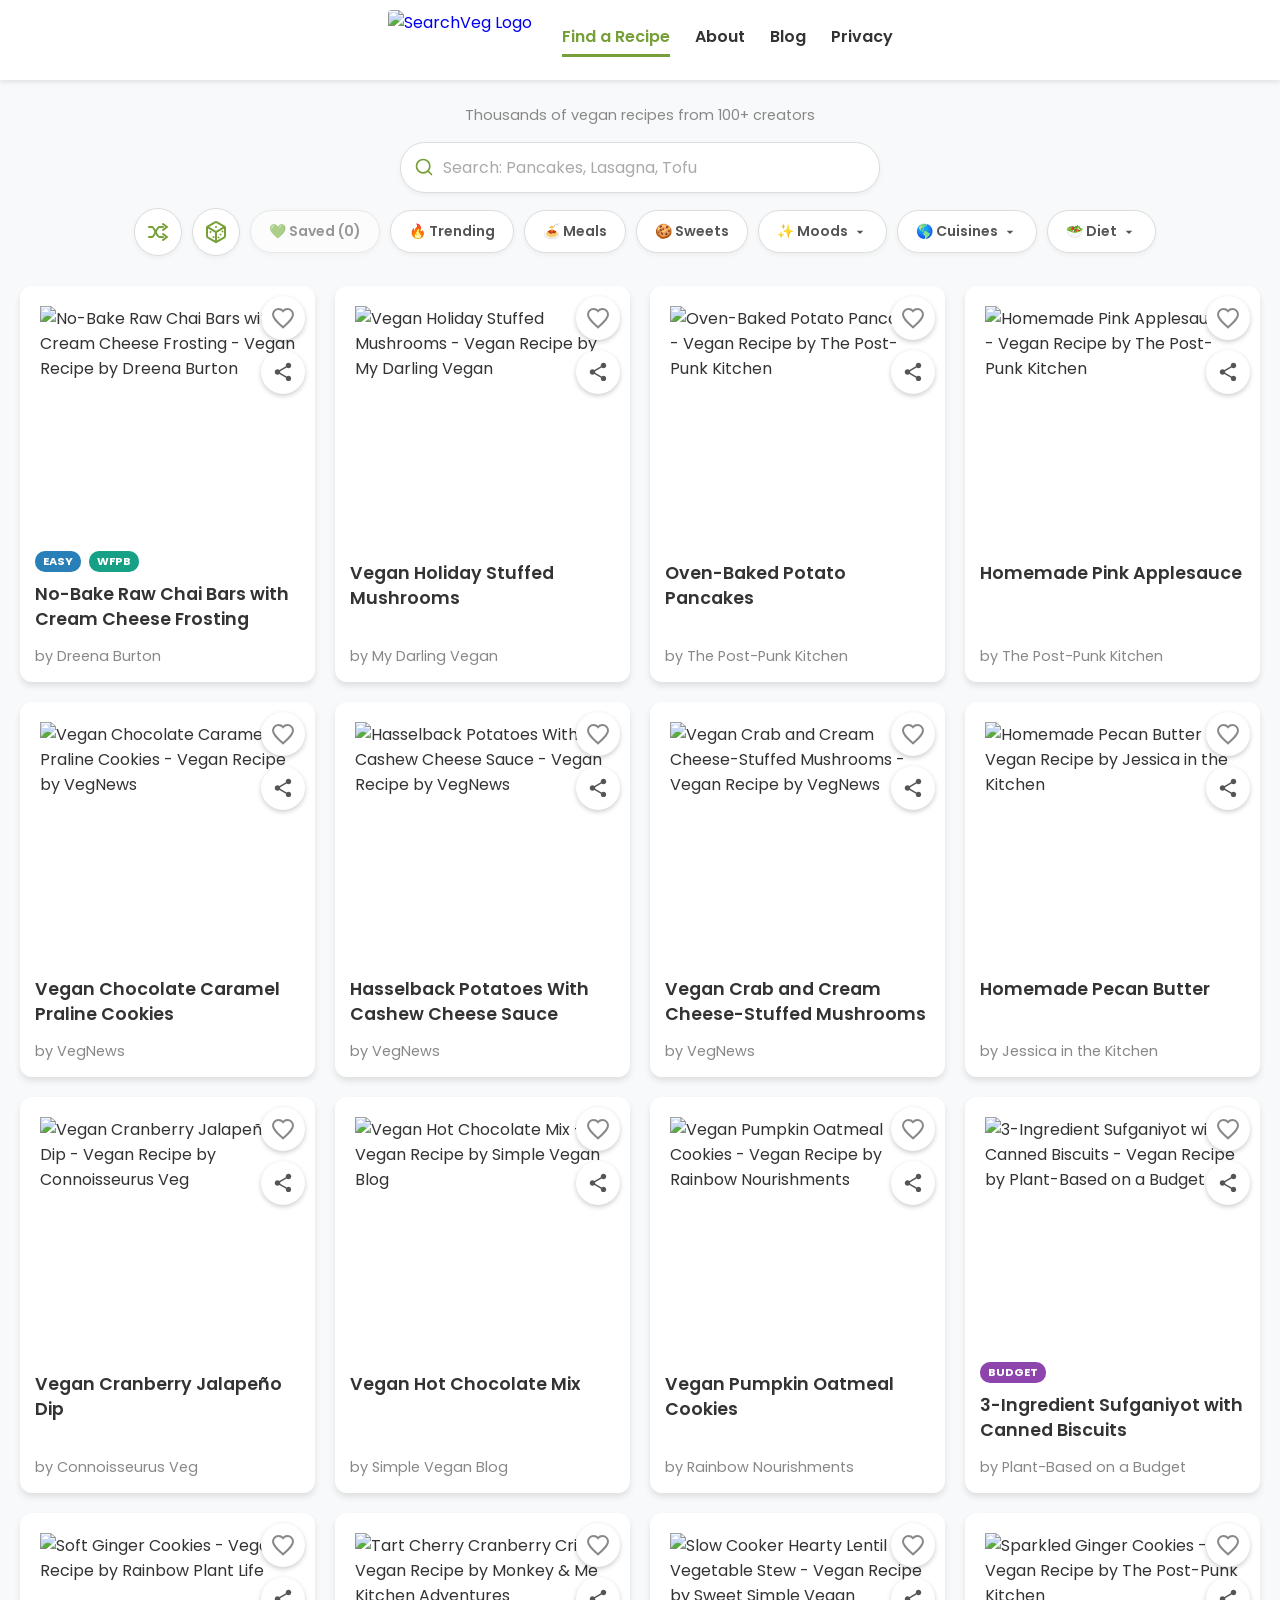
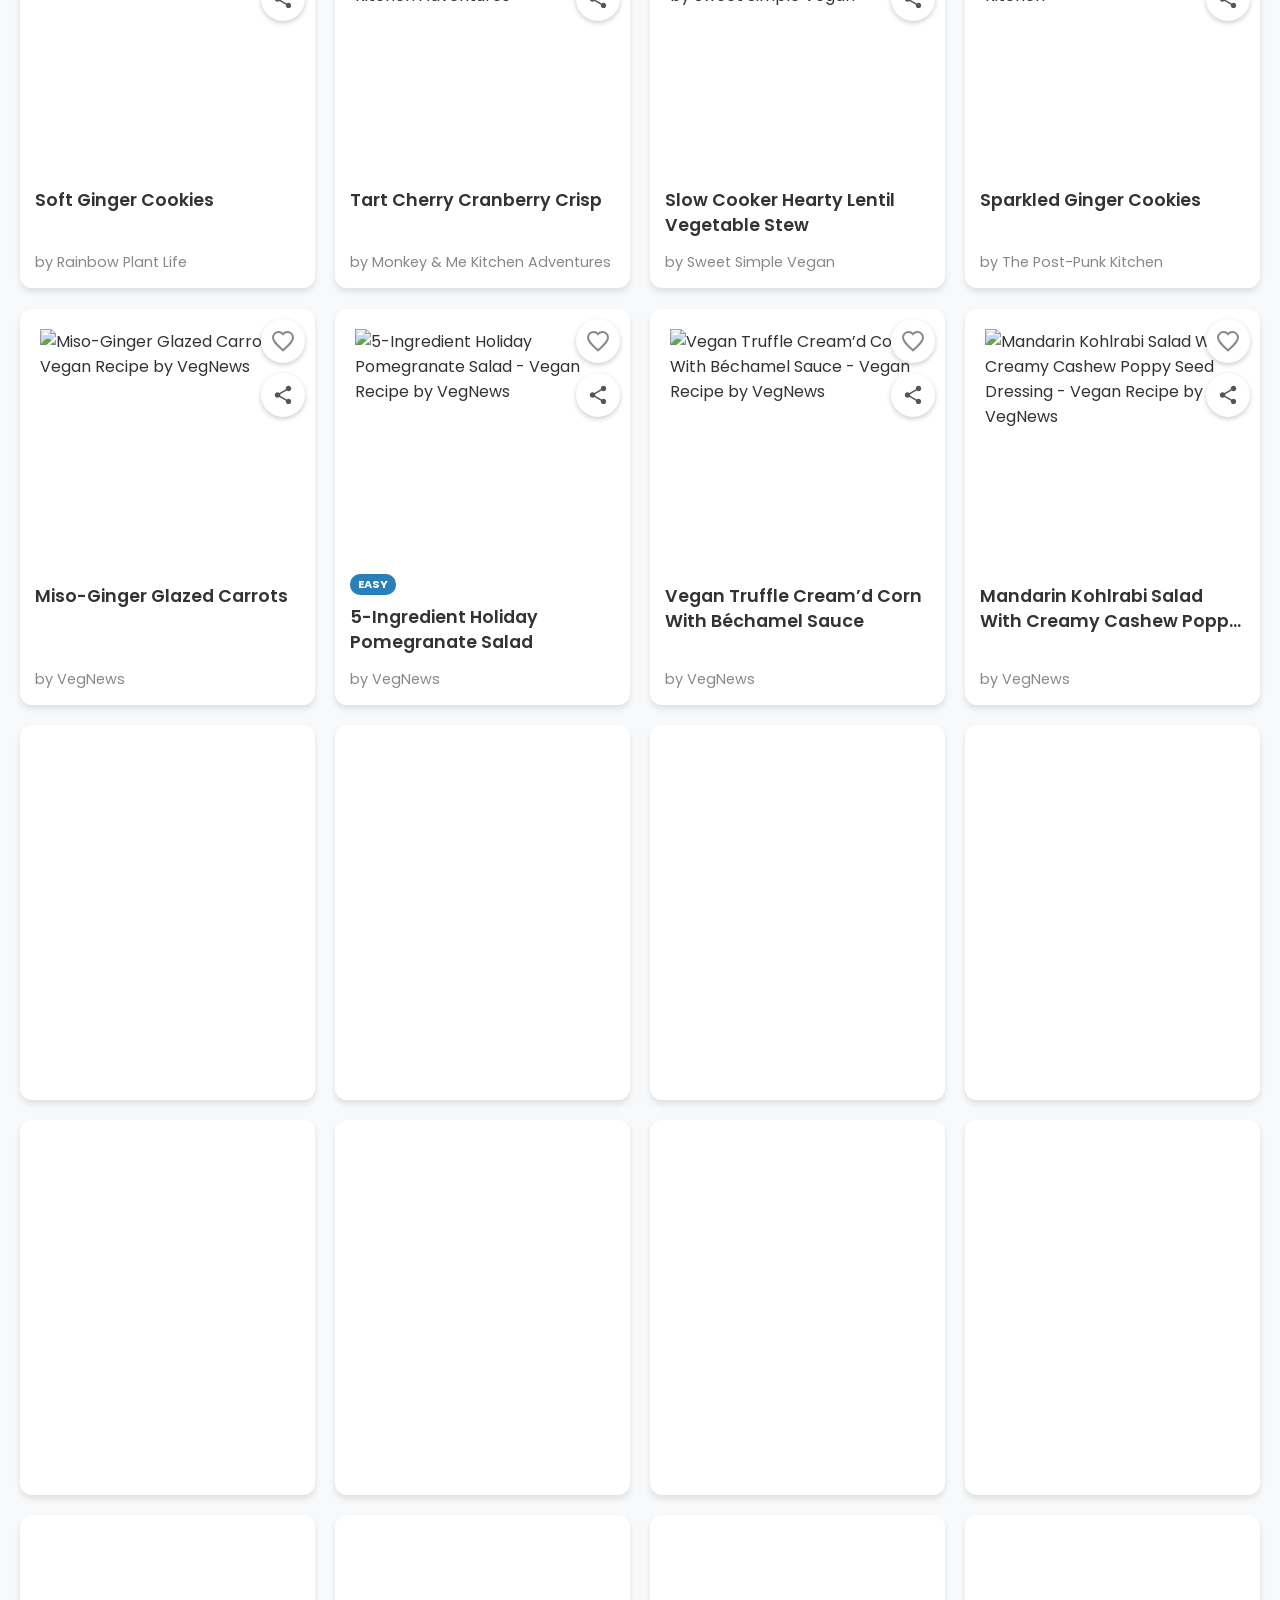
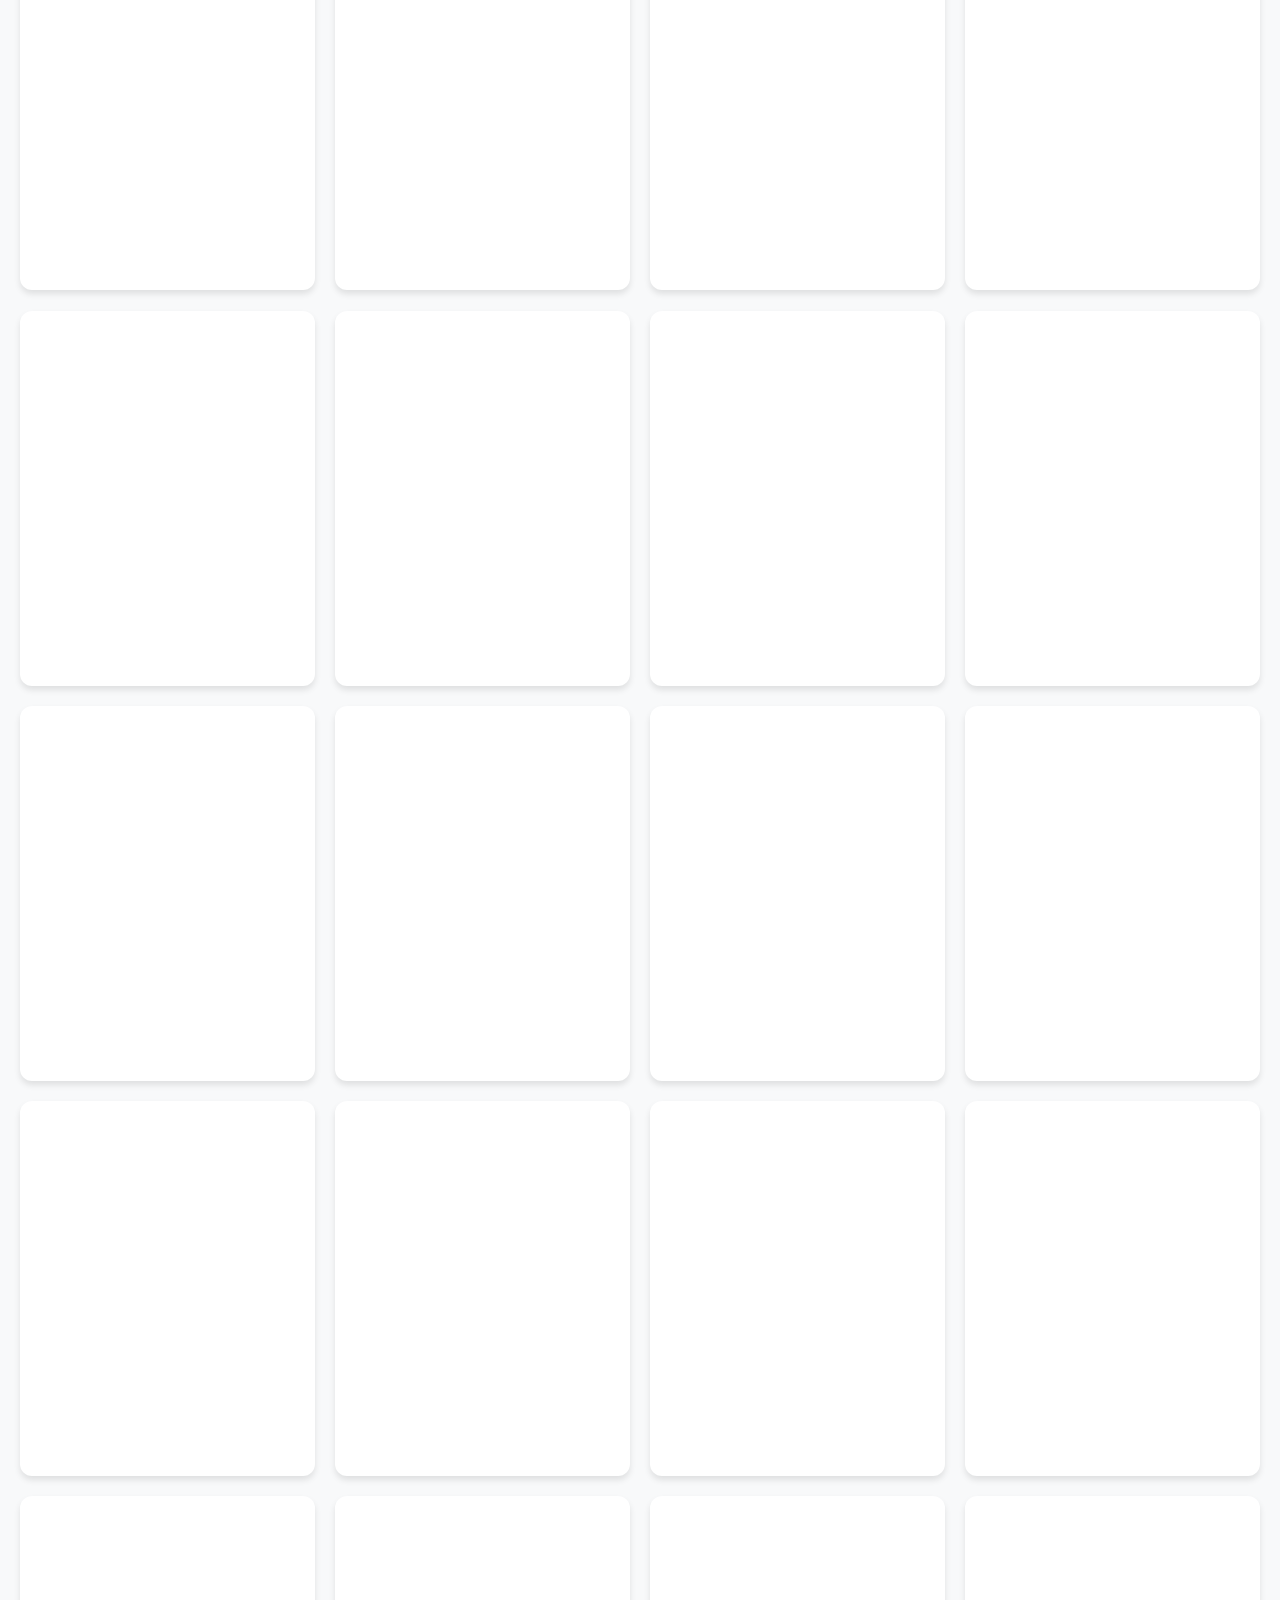
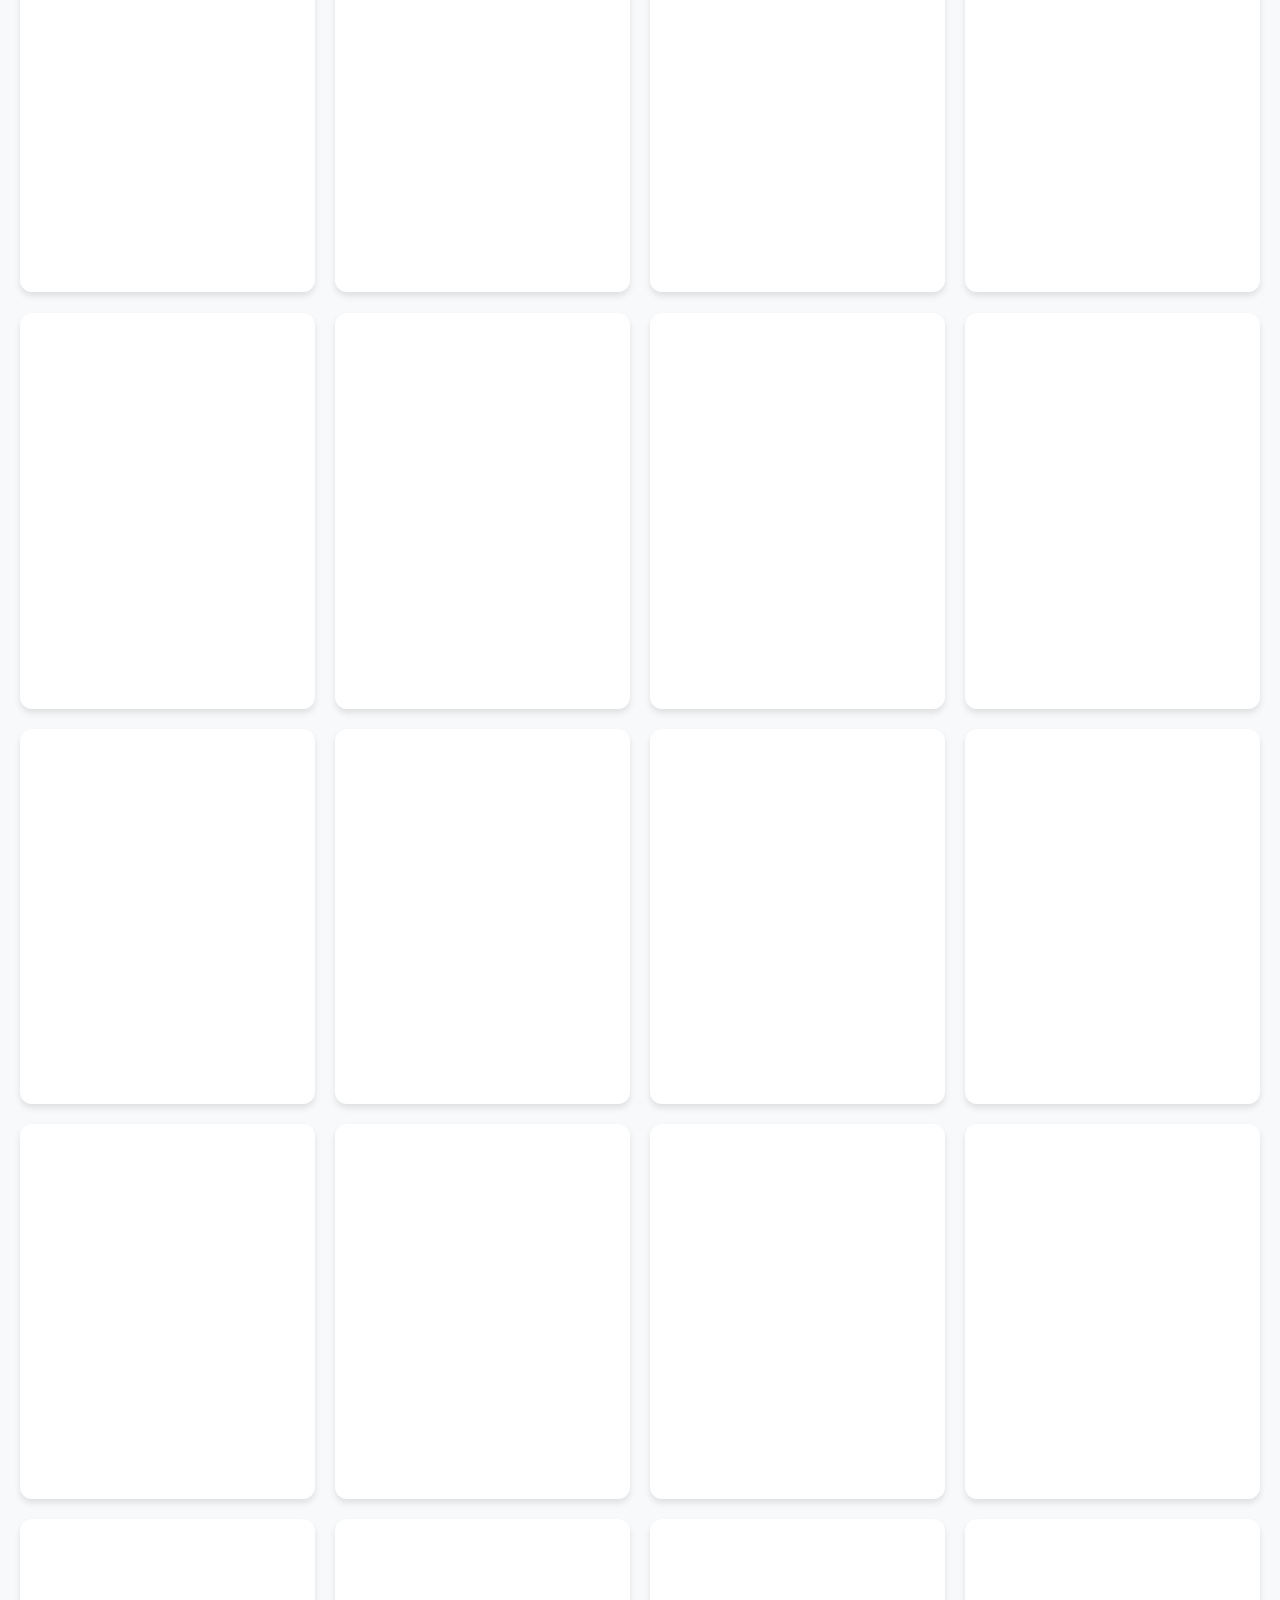
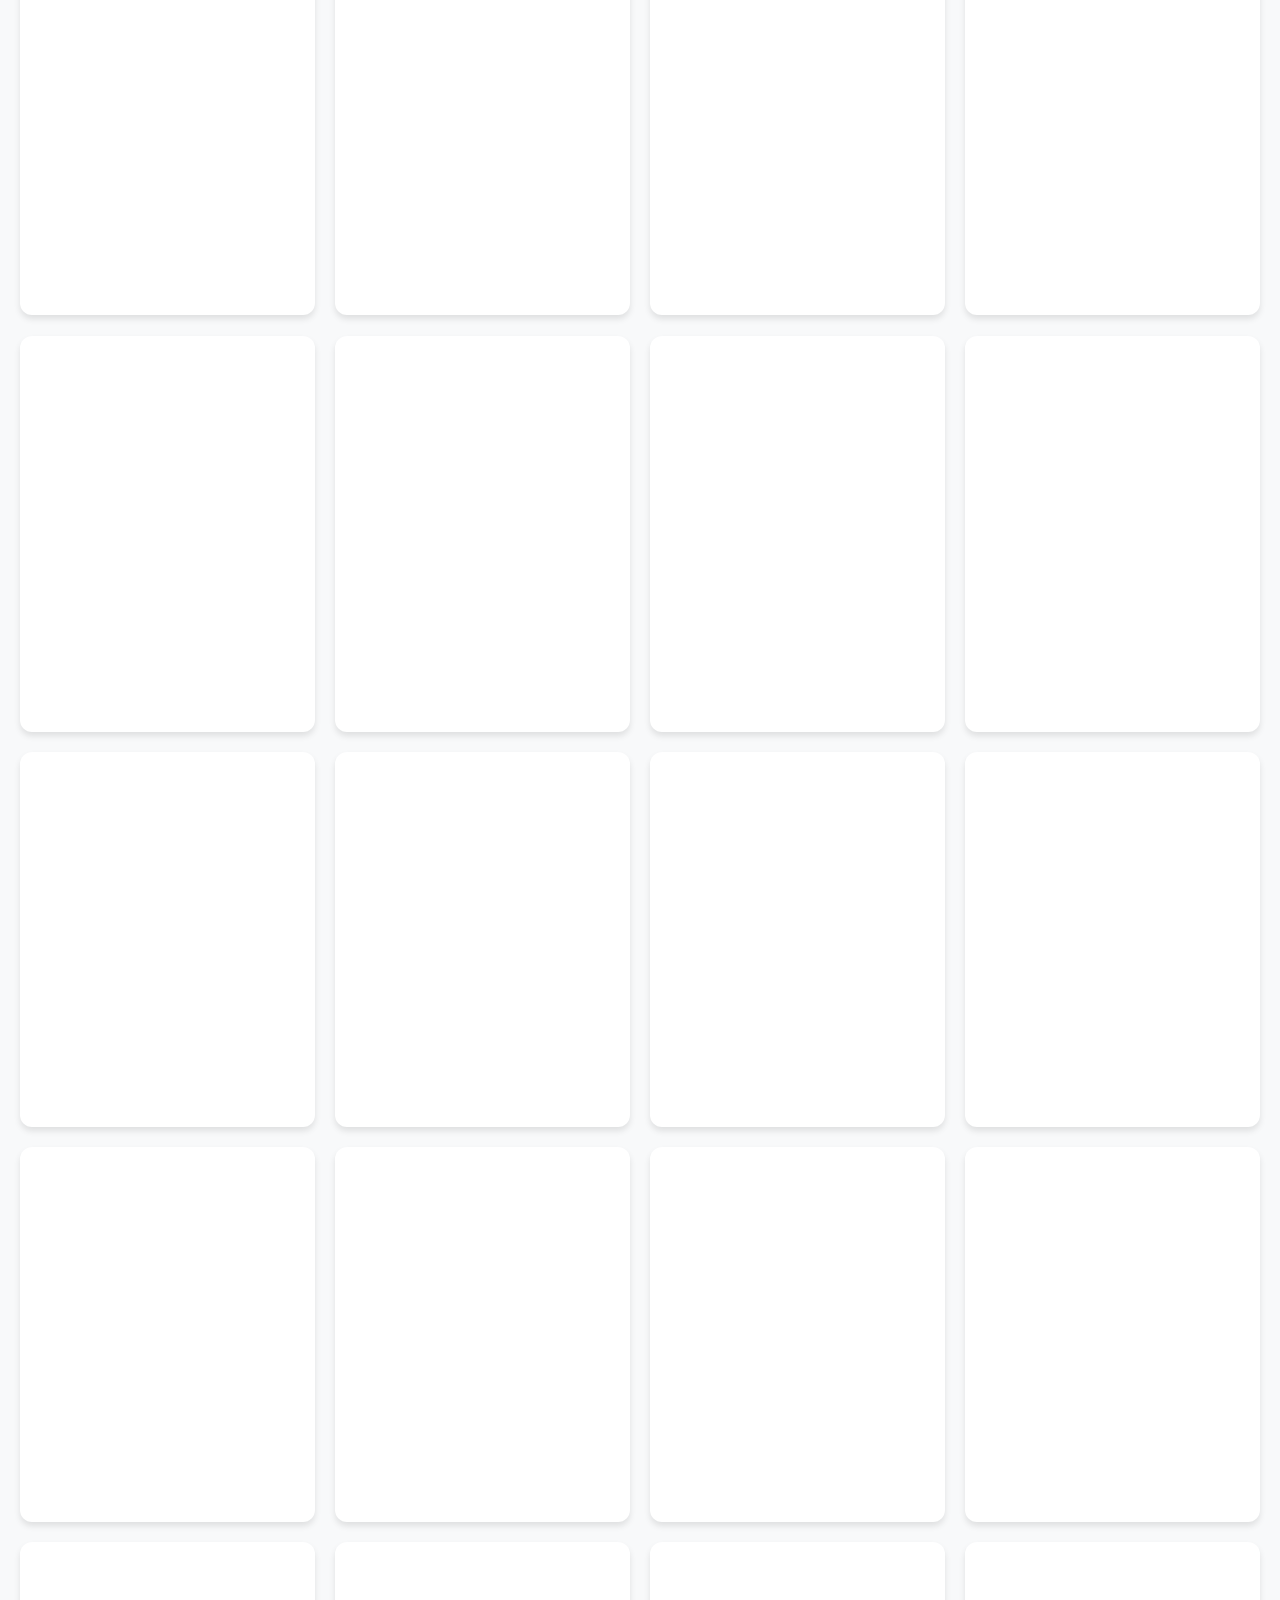
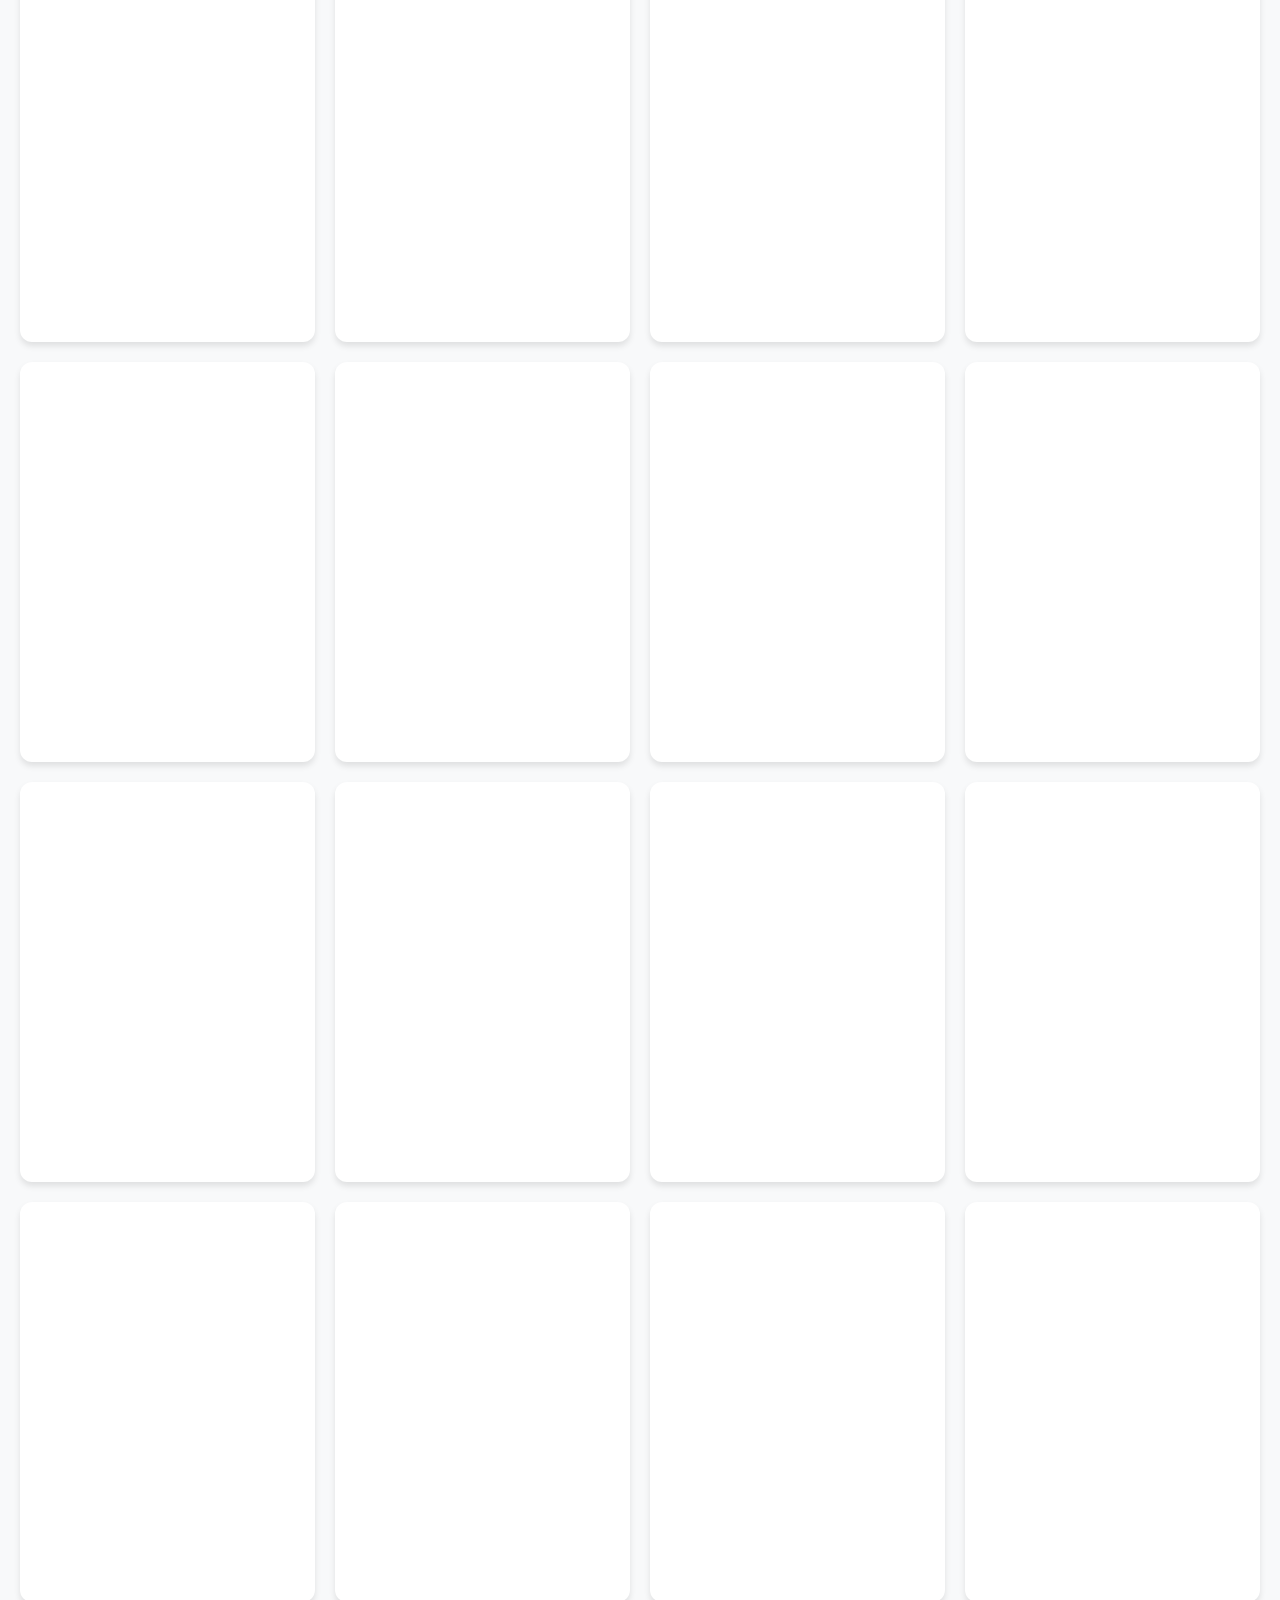
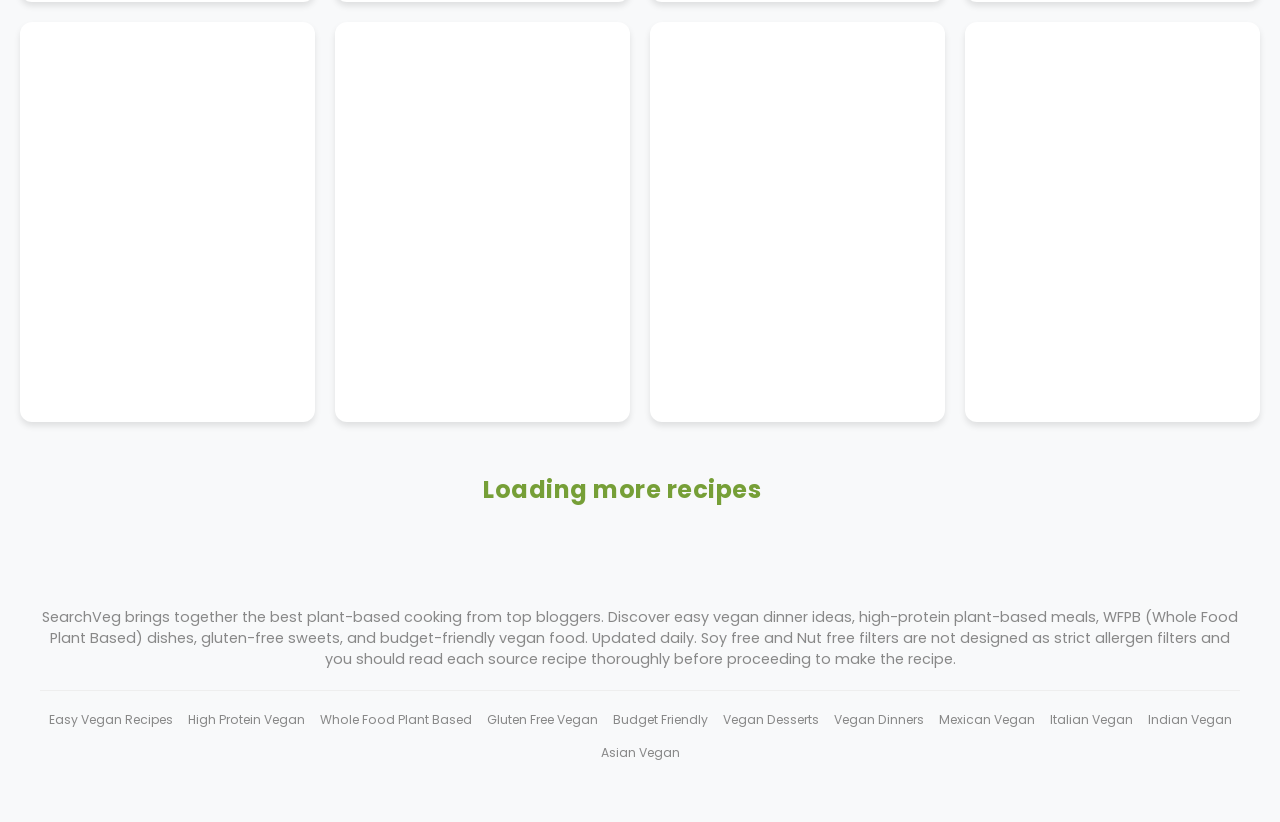
==== index.html @ 6703ba3e "Daily recipe & health refresh" ====
<!DOCTYPE html>
<html lang="en">
<head>
    <meta charset="UTF-8">
    <meta name="viewport" content="width=device-width, initial-scale=1.0">
    <title>SearchVeg: Find the Best Vegan Recipes</title>

    <!-- SEO & Social Meta Tags -->
    <meta id="metaDesc" name="description" content="Search thousands of fresh vegan recipes from top plant-based bloggers. Filter by gluten-free, WFPB, budget, meals, and sweets.">
    
    <!-- BIGGEST SEO FIX: Instant Dynamic Canonical & Meta (Executes before DOM load to fix SPA Indexing) -->
    <script>
        (function() {
            var params = new URLSearchParams(window.location.search);
            var title = "SearchVeg: Find the Best Vegan Recipes";
            var desc = "Search thousands of fresh vegan recipes from top plant-based bloggers. Filter by gluten-free, WFPB, budget, meals, and sweets.";
            var canonicalPath = "";

            if (params.has('type')) {
                var type = params.get('type');
                if (type === 'meal') { title = "Vegan Dinner & Meal Ideas | SearchVeg"; desc = "Discover savory vegan meals, dinners, and lunch ideas from top plant-based blogs."; canonicalPath = "?type=meal"; }
                if (type === 'sweet') { title = "Vegan Sweets & Desserts | SearchVeg"; desc = "Indulge in the best vegan desserts, cookies, cakes, and sweets."; canonicalPath = "?type=sweet"; }
            } else if (params.has('cuisine')) {
                var c = params.get('cuisine').split(',')[0];
                title = "Vegan " + c + " Recipes | SearchVeg"; desc = "Explore the best plant-based and vegan " + c + " recipes updated daily."; canonicalPath = "?cuisine=" + c;
            } else if (params.has('tag')) {
                var t = params.get('tag').split(',')[0];
                title = t + " Vegan Recipes | SearchVeg"; desc = "Top rated " + t + " vegan recipes updated daily."; canonicalPath = "?tag=" + t;
            } else if (params.has('q')) {
                var q = params.get('q');
                title = q + " - Search | SearchVeg"; desc = "Best vegan recipes matching " + q + ".";
                var metaRobots = document.createElement('meta');
                metaRobots.name = "robots";
                metaRobots.content = "noindex, follow"; // Prevents penalties for thin search pages
                document.head.appendChild(metaRobots);
            }

            document.title = title;
            document.getElementById('metaDesc').content = desc;

            var link = document.createElement('link');
            link.id = 'canonicalLink';
            link.rel = 'canonical';
            link.href = "https://searchveg.com/" + canonicalPath;
            document.head.appendChild(link);
        })();
    </script>
    <meta name="robots" content="index, follow, max-image-preview:large">

    <!-- PERFORMANCE: Preload Critical Data Source -->
    <link rel="preload" href="data.json" as="fetch" crossorigin>

    <!-- 1. STATIC SCHEMA MIGRATION: WebSite & SearchAction -->
    <script type="application/ld+json">
    {
        "@context": "https://schema.org",
        "@type": "WebSite",
        "name": "SearchVeg",
        "alternateName": ["Search Veg", "SearchVeg Recipes"],
        "url": "https://searchveg.com/",
        "description": "The best vegan recipe search engine.",
        "potentialAction": {
            "@type": "SearchAction",
            "target": {
                "@type": "EntryPoint",
                "urlTemplate": "https://searchveg.com/?q={search_term_string}"
            },
            "query-input": "required name=search_term_string"
        }
    }
    </script>

    <!-- Open Graph Tags (Dynamic via JS) -->
    <meta property="og:title" content="SearchVeg">
    <meta property="og:description" content="Search vegan recipes from the top bloggers">
    <meta property="og:image" content="https://searchveg.com/default.png">
    <meta property="og:image:width" content="1200">
    <meta property="og:image:height" content="630">
    <meta property="og:url" content="https://searchveg.com">
    <meta property="og:type" content="website">
    
    <link rel="manifest" href="https://searchveg.com/manifest.json">
    <meta name="theme-color" content="#ffffff">

    <link rel="icon" href="logo.png" type="image/png">
    <link rel="apple-touch-icon" href="logo.png">

    <link rel="preconnect" href="https://fonts.googleapis.com">
    <link rel="preconnect" href="https://fonts.gstatic.com" crossorigin>
    <link href="https://fonts.googleapis.com/css2?family=Poppins:wght@400;600;700&display=swap" rel="stylesheet">

    <link rel="stylesheet" href="style.css?v=2.1">
        
</head>
<body>
<script>
    // PRELOAD THEME: Run immediately to prevent "flash of white"
    if(localStorage.getItem('theme') === 'dark') {
        document.body.classList.add('dark-mode');
    }
</script>

<nav class="main-nav">
    <!-- Hidden H1 removed: SEO weight is moved to the visible dynamic H1 below -->
    <a href="index.html" class="nav-brand-link logo-link" title="Home">
        <!-- IMAGE OPTIMIZATION: FetchPriority High & Async Decoding for LCP -->
        <img src="default.png?v=2.1" alt="SearchVeg Logo" class="nav-logo" id="navLogoImg" fetchpriority="high" decoding="async">
        <script>
            // 2. PREVENT LOGO FLASH: Swaps logo instantly
            if(localStorage.getItem('theme') === 'dark') {
                document.getElementById('navLogoImg').src = 'default_darkmode.png?v=2.1';
            }
        </script>
    </a>
    
    <div class="nav-links" id="navLinks">
        <a href="/index.html" class="active-nav">Find a Recipe</a>
        <a href="/about/">About</a>
        <a href="/blog/">Blog</a>
        <a href="/privacy/">Privacy</a>
    </div>

    <button class="hamburger" id="hamburgerBtn" aria-label="Toggle Menu">☰</button>
</nav>

<header>
    <h1 id="dynamicH1" class="sub-intro">Thousands of vegan recipes from 100+ creators</h1>
    
    <div class="search-row">
        <div class="search-wrapper" style="position: relative;">
            <label for="searchInput" style="display:none;">Search Recipes</label>
            
            <!-- NEW LEFT MAGNIFYING GLASS BUTTON -->
            <button id="searchLeftIcon" aria-label="Search Focus" style="position: absolute; left: 14px; top: 50%; transform: translateY(-50%); background: none; border: none; color: #769F37; padding: 0; display: flex; align-items: center; justify-content: center; cursor: pointer; z-index: 2;" onclick="document.getElementById('searchInput').focus()">
                <svg viewBox="0 0 24 24" width="20" height="20" fill="none" stroke="currentColor" stroke-width="2" stroke-linecap="round" stroke-linejoin="round">
                    <circle cx="11" cy="11" r="8"></circle>
                    <line x1="21" y1="21" x2="16.65" y2="16.65"></line>
                </svg>
            </button>

            <!-- 5. INPUT UX: Input Mode and Enter Key Hint -->
            <!-- Placeholder set to empty to prevent flash before TypeWriter starts -->
            <input type="text" id="searchInput" placeholder="" inputmode="search" enterkeyhint="search" style="padding-left: 42px;">
            
            <!-- NEW SHARE BUTTON -->
            <button id="shareSearchBtn" class="search-bar-btn" title="Share this search URL" aria-label="Share Search">
    <svg viewBox="0 0 24 24" width="20" height="20" fill="currentColor">
        <path d="M18 16.08c-.76 0-1.44.3-1.96.77L8.91 12.7c.05-.23.09-.46.09-.7s-.04-.47-.09-.7l7.05-4.11c.54.5 1.25.81 2.04.81 1.66 0 3-1.34 3-3s-1.34-3-3-3-3 1.34-3 3c0 .24.04.47.09.7L8.04 9.81C7.5 9.31 6.79 9 6 9c-1.66 0-3 1.34-3 3s1.34 3 3 3c.79 0 1.5-.31 2.04-.81l7.12 4.16c-.05.21-.08.43-.08.65 0 1.61 1.31 2.92 2.92 2.92 1.61 0 2.92-1.31 2.92-2.92s-1.31-2.92-2.92-2.92z"/>
    </svg>
</button>
            
            <button id="clearBtn" class="search-bar-btn" title="Clear Search">✕</button>
        </div>
    </div>

   <div class="controls">
        <button id="shuffleIconBtn" class="icon-btn" onclick="shuffleRecipes()" title="Shuffle Recipes">
            <svg xmlns="http://www.w3.org/2000/svg" width="24" height="24" viewBox="0 0 24 24" fill="none" stroke="currentColor" stroke-width="2" stroke-linecap="round" stroke-linejoin="round">
  <polyline points="17 4 21 7 17 10" />
  <polyline points="17 14 21 17 17 20" />
  <path d="M3 7h3c2.5 0 4.5 10 7.5 10h3.5" />
  <path d="M3 17h3c2.5 0 4.5-10 7.5-10h3.5" />
</svg>
        </button>

        <!-- LUCKY BUTTON -->
        <button id="luckyBtn" class="icon-btn" onclick="feelingLucky()" title="I'm Feeling Lucky">
            <svg xmlns="http://www.w3.org/2000/svg" width="24" height="24" viewBox="0 0 24 24" fill="none" stroke="currentColor" stroke-width="2" stroke-linecap="round" stroke-linejoin="round">
               <path d="M21 16V8a2 2 0 0 0-1-1.73l-7-4a2 2 0 0 0-2 0l-7 4A2 2 0 0 0 3 8v8a2 2 0 0 0 1 1.73l7 4a2 2 0 0 0 2 0l7-4A2 2 0 0 0 21 16z"></path>
               <polyline points="3.27 6.96 12 12.01 20.73 6.96"></polyline>
               <line x1="12" y1="22.08" x2="12" y2="12"></line>
               <circle cx="12" cy="7" r="1" fill="currentColor" stroke="none"></circle>
               <circle cx="6.5" cy="12" r="1" fill="currentColor" stroke="none"></circle>
               <circle cx="9.5" cy="17" r="1" fill="currentColor" stroke="none"></circle>
               <circle cx="14.5" cy="17.5" r="1" fill="currentColor" stroke="none"></circle>
               <circle cx="16.5" cy="14.5" r="1" fill="currentColor" stroke="none"></circle>
               <circle cx="18.5" cy="11.5" r="1" fill="currentColor" stroke="none"></circle>
            </svg>
        </button>

        <button id="installBtn" class="btn" style="display:none; color: #769F37; border-color: #769F37;" onclick="installPWA()">📲 Install App</button>
        <!-- SAVED BUTTON -->
        <a href="?view=saved" class="btn" id="savedBtn" onclick="toggleSavedView(event)">💚 Saved (0)</a>
        
        <!-- SHARE LIST BUTTON -->
        <button id="shareSavedBtn" class="btn" onclick="shareSavedList()" title="Share List" style="display:none;">
            <svg viewBox="0 0 24 24"><path d="M18 16.08c-.76 0-1.44.3-1.96.77L8.91 12.7c.05-.23.09-.46.09-.7s-.04-.47-.09-.7l7.05-4.11c.54.5 1.25.81 2.04.81 1.66 0 3-1.34 3-3s-1.34-3-3-3-3 1.34-3 3c0 .24.04.47.09.7L8.04 9.81C7.5 9.31 6.79 9 6 9c-1.66 0-3 1.34-3 3s1.34 3 3 3c.79 0 1.5-.31 2.04-.81l7.12 4.16c-.05.21-.08.43-.08.65 0 1.61 1.31 2.92 2.92 2.92 1.61 0 2.92-1.31 2.92-2.92s-1.31-2.92-2.92-2.92z"/></svg>
        </button>

        <button id="trendingBtn" class="btn" onclick="toggleType(event, 'trending')">🔥 Trending</button>
        <a href="?type=meal" class="btn" id="mealsBtn" onclick="toggleType(event, 'meal')">🍝 Meals</a>
        <a href="?type=sweet" class="btn" id="sweetsBtn" onclick="toggleType(event, 'sweet')">🍪 Sweets</a>

        <!-- MOOD DROPDOWN BUTTON -->
        <button id="moodsBtn" class="btn" onclick="toggleSubMenu(event, 'mood')">
            ✨ Moods
            <svg class="dropdown-arrow" viewBox="0 0 24 24"><path d="M7 10l5 5 5-5z"/></svg>
        </button>
        
        <!-- CUISINE DROPDOWN BUTTON -->
        <button id="cuisinesBtn" class="btn" onclick="toggleSubMenu(event, 'cuisine')">
            🌎 Cuisines
            <svg class="dropdown-arrow" viewBox="0 0 24 24"><path d="M7 10l5 5 5-5z"/></svg>
        </button>

       <!-- DIET DROPDOWN BUTTON -->
        <button id="dietsBtn" class="btn" onclick="toggleSubMenu(event, 'diet')">
            🥗 Diet
            <svg class="dropdown-arrow" viewBox="0 0 24 24"><path d="M7 10l5 5 5-5z"/></svg>
        </button>      
    </div>

    <!-- HORIZONTAL SCROLLING CHIPS (3 Sections) -->
    <div id="subControlsWrapper" class="sub-controls-wrapper">
        <div class="sub-controls">
            
            <!-- MOODS -->
            <div class="sub-controls-inner" id="moodChips" style="display:none;">
                <!-- Tags (Easy/Budget) -->
                <button class="btn" id="easyBtn" onclick="toggleTag(event, 'Easy')">⚡ Easy</button>
                <button class="btn" id="budgetBtn" onclick="toggleTag(event, 'Budget')">💸 Budget</button>
                
                <!-- Virtual Moods -->
                <button class="btn mood-btn" data-mood="Fresh" onclick="toggleMood(event, 'Fresh')">🥗 Fresh</button>
                <button class="btn mood-btn" data-mood="Comfort" onclick="toggleMood(event, 'Comfort')">🍔 Comfort</button>
                <button class="btn mood-btn" data-mood="Cozy" onclick="toggleMood(event, 'Cozy')">🍲 Cozy</button>
                <button class="btn mood-btn" data-mood="Impress" onclick="toggleMood(event, 'Impress')">🍷 Impress</button>
            </div>

            <!-- CUISINES -->
            <div class="sub-controls-inner" id="cuisineChips" style="display:none;">
                <button class="btn cuisine-btn" data-cuisine="American" onclick="toggleCuisine(event, 'American')">American</button>
                <button class="btn cuisine-btn" data-cuisine="Indian" onclick="toggleCuisine(event, 'Indian')">Indian</button>
                <button class="btn cuisine-btn" data-cuisine="Mexican" onclick="toggleCuisine(event, 'Mexican')">Mexican</button>
                <button class="btn cuisine-btn" data-cuisine="Italian" onclick="toggleCuisine(event, 'Italian')">Italian</button>
                <button class="btn cuisine-btn" data-cuisine="Asian" onclick="toggleCuisine(event, 'Asian')">Asian</button>
                <button class="btn cuisine-btn" data-cuisine="Middle Eastern" onclick="toggleCuisine(event, 'Middle Eastern')">Middle Eastern</button>
                <button class="btn cuisine-btn" data-cuisine="Mediterranean" onclick="toggleCuisine(event, 'Mediterranean')">Mediterranean</button>
            </div>

            <!-- DIETS -->
            <div class="sub-controls-inner" id="dietChips" style="display:none;">
                <!-- Tags -->
                <button class="btn" id="proteinBtn" onclick="toggleTag(event, 'Protein')">⬆️ High Protein</button>
                <button class="btn" id="gfBtn" onclick="toggleTag(event, 'GF')">🌾 Gluten Free</button>
                <button class="btn" id="wfpbBtn" onclick="toggleTag(event, 'WFPB')">🥗 WFPB</button>
                
                <!-- Virtual Diets -->
                <button class="btn diet-btn" data-diet="Nut Free" onclick="toggleDiet(event, 'Nut Free')">🥜 Nut Free</button>
                <button class="btn diet-btn" data-diet="Soy Free" onclick="toggleDiet(event, 'Soy Free')">🌱 Soy Free</button>
            </div>

        </div>
    </div>
</header>

<!-- 7. SEMANTIC OUTLINE: aria-busy indicates loading state -->
<main id="gallery" class="gallery" aria-busy="true" aria-label="Recipe Gallery">
    <!-- SEO & PERFORMANCE: Skeleton Screens for Layout Stability & Initial Crawl -->
    <noscript>
        <div style="grid-column: 1 / -1; text-align: center; padding: 20px;">
            <h3>Explore Categories:</h3>
            <p>
                <a href="?type=meal">Vegan Meals</a> | 
                <a href="?type=sweet">Vegan Sweets</a> | 
                <a href="?tag=Budget">Budget Recipes</a> | 
                <a href="?tag=Easy">Easy Recipes</a> |
                <a href="?tag=GF">Gluten Free</a> |
                <a href="?tag=WFPB">WFPB</a>
            </p>
            <div style="text-align: left; margin-top: 20px;">
                <h3>Latest Recipes:</h3>
                <!-- SEO_STATIC_START -->

                <a href="https://dreenaburton.com/raw-chai-bars/">No-Bake Raw Chai Bars with Cream Cheese Frosting (Dreena Burton)</a><br>
                <a href="https://www.mydarlingvegan.com/vegan-stuffed-mushrooms/">Vegan Holiday Stuffed Mushrooms (My Darling Vegan)</a><br>
                <a href="https://www.theppk.com/2026/11/baked-latkes/">Oven-Baked Potato Pancakes (The Post-Punk Kitchen)</a><br>
                <a href="https://www.theppk.com/2026/11/homemade-applesauce/">Homemade Pink Applesauce (The Post-Punk Kitchen)</a><br>
                <a href="https://vegnews.com/recipes/vegan-chocolate-caramel-praline-cookies">Vegan Chocolate Caramel Praline Cookies (VegNews)</a><br>
                <a href="https://vegnews.com/recipes/vegan-hasselback-potatoes-cheese-sauce">Hasselback Potatoes With Cashew Cheese Sauce (VegNews)</a><br>
                <a href="https://vegnews.com/recipes/vegan-crab-cream-cheese-mushrooms">Vegan Crab and Cream Cheese-Stuffed Mushrooms (VegNews)</a><br>
                <a href="https://jessicainthekitchen.com/homemade-easy-pecan-butter/">Homemade Pecan Butter (Jessica in the Kitchen)</a><br>
                <a href="https://www.connoisseurusveg.com/vegan-cranberry-jalapeno-dip/">Vegan Cranberry Jalapeño Dip (Connoisseurus Veg)</a><br>
                <a href="https://simpleveganblog.com/vegan-hot-chocolate-mix/">Vegan Hot Chocolate Mix (Simple Vegan Blog)</a><br>
                <a href="https://www.rainbownourishments.com/vegan-pumpkin-oatmeal-cookies/">Vegan Pumpkin Oatmeal Cookies (Rainbow Nourishments)</a><br>
                <a href="https://plantbasedonabudget.com/3-ingredient-sufganiyot-canned-biscuit-donuts/">3-Ingredient Sufganiyot with Canned Biscuits (Plant-Based on a Budget)</a><br>
                <a href="https://rainbowplantlife.com/ginger-cookies/">Soft Ginger Cookies (Rainbow Plant Life)</a><br>
                <a href="https://monkeyandmekitchenadventures.com/tart-cherry-cranberry-crisp/">Tart Cherry Cranberry Crisp (Monkey & Me Kitchen Adventures)</a><br>
                <a href="https://sweetsimplevegan.com/slow-cooker-hearty-lentil-vegetable-stew/">Slow Cooker Hearty Lentil Vegetable Stew (Sweet Simple Vegan)</a><br>
                <a href="https://www.theppk.com/2026/11/ginger-cookies/">Sparkled Ginger Cookies (The Post-Punk Kitchen)</a><br>
                <a href="https://vegnews.com/recipes/vegan-miso-ginger-glazed-carrots">Miso-Ginger Glazed Carrots (VegNews)</a><br>
                <a href="https://vegnews.com/recipes/vegan-holiday-pomegranate-salad">5-Ingredient Holiday Pomegranate Salad (VegNews)</a><br>
                <a href="https://vegnews.com/recipes/vegan-truffle-creamed-corn-bechamel">Vegan Truffle Cream’d Corn With ​​Béchamel Sauce (VegNews)</a><br>
                <a href="https://vegnews.com/recipes/vegan-kohlrabi-salad">Mandarin Kohlrabi Salad With Creamy Cashew Poppy Seed Dressing (VegNews)</a><br>
                <a href="https://www.thelittleblogofvegan.com/2026/11/vegan-gingerbread-snowglobe-cookies.html">Vegan Gingerbread Snowglobe Cookies (The Little Blog of Vegan)</a><br>
                <a href="https://veggiekinsblog.com/2026/11/21/fuyu-persimmon-pie/">Fuyu Persimmon Pie (Veggiekins)</a><br>
                <a href="https://thehiddenveggies.com/vegan-holiday-roast/">Vegan Holiday Roast (The Hidden Veggies)</a><br>
                <a href="https://www.theppk.com/2026/11/cinnamon-sugar-graham-crackers/">Cinnamon Sugar Graham Crackers (The Post-Punk Kitchen)</a><br>
                <a href="https://vegnews.com/recipes/vegan-baked-jalapeno-poppers">Baked Cheesy Jalapeño Poppers (VegNews)</a><br>
                <a href="https://www.lazycatkitchen.com/vegan-pies-mushrooms/">Vegan pies with mushrooms (Lazy Cat Kitchen)</a><br>
                <a href="https://vegnews.com/recipes/vegan-shaved-brussels-sprouts-za-atar">Shaved Brussels Sprouts With Za’atar, Lemon, and Pine Nuts (VegNews)</a><br>
                <a href="https://vegnews.com/recipes/vegan-cannoli-tart">Vegan Chocolate Cannoli Pie (VegNews)</a><br>
                <a href="https://vegnews.com/recipes/vegan-holiday-dinner-rolls">Fresh-Baked Vegan Dinner Rolls (VegNews)</a><br>
                <a href="https://www.theconsciousplantkitchen.com/brownie-protein-truffles/">Brownie Protein Truffles (7g Protein, No Dairy) (The Conscious Plant Kitchen)</a><br>
                <a href="https://theeburgerdude.com/cheddar-bay-biscuits/">Cheddar Bay Biscuits (The Burger Dude)</a><br>
                <a href="https://drveganblog.com/crispy-potato-stacks/">Crispy Potato Stacks (Dr. Vegan)</a><br>
                <a href="https://rainbowplantlife.com/whole-roasted-cauliflower/">Whole Roasted Cauliflower (Rainbow Plant Life GF)</a><br>
                <a href="https://vegnews.com/recipes/vegan-garlicky-herb-roasted-whole-cauliflower">Garlicky Herb-Roasted Whole Cauliflower (VegNews)</a><br>
                <a href="https://vegnews.com/recipes/vegan-holiday-stuffing-hummus">This Vegan Hummus Tastes Like Holiday Stuffing (VegNews)</a><br>
                <a href="https://vegnews.com/recipes/vegan-curried-carrot-and-lentil-soup">Creamy Curried Carrot and Lentil Soup (VegNews)</a><br>
                <a href="https://www.rhiansrecipes.com/vegan-flan/">Vegan Flan (Gluten-Free) (Rhian's Recipes)</a><br>
                <a href="https://jessicainthekitchen.com/garlic-parmesan-sesame-stir-fry-green-beans/">Garlic Parmesan Green Beans (Jessica in the Kitchen)</a><br>
                <a href="https://www.connoisseurusveg.com/vegan-gingerbread-loaf/">Vegan Gingerbread Loaf (Connoisseurus Veg)</a><br>
                <a href="https://fullofplants.com/ginger-pear-biscoff-caramel-parfaits/?adt_ei={$email}">Ginger Pear, Biscoff &amp; Caramel Parfaits (Full of Plants)</a><br>
                <a href="https://fullofplants.com/vegan-sweet-potato-casserole/?adt_ei={$email}">Vegan Sweet Potato Casserole (No Coconut Milk) (Full of Plants)</a><br>
                <a href="https://www.veganricha.com/favorite-vegan-thanksgiving-recipes/">25 Favorite Vegan Thanksgiving Recipes: Appetizers to Desserts (Vegan Richa)</a><br>
                <a href="https://www.gretchensveganbakery.com/vegan-truffles/">How to Make Vegan Truffles (Gretchen's Vegan Bakery)</a><br>
                <a href="https://vegnews.com/recipes/vegan-stuffed-squash-roast">Stuffed Squash Vegan Roast With Cranberry-Orange Sauce (VegNews)</a><br>
                <a href="https://vegnews.com/recipes/vegan-cheesy-garlic-potatoes-broccoli">Easy Vegan Cheesy Garlic Potatoes and Broccoli (VegNews)</a><br>
                <a href="https://vegnews.com/recipes/vegan-poblano-cornbread">Vegan Poblano Cornbread (VegNews)</a><br>
                <a href="https://jessicainthekitchen.com/cacio-e-pepe-beans/">Cacio e Pepe Beans (Jessica in the Kitchen)</a><br>
                <a href="https://healthylittlevittles.com/pecan-pie-date-cookie-bars/">Pecan Pie Date Cookie Bars (Healthy Little Vittles)</a><br>
                <a href="https://holisticchefacademy.com/tom-aikens-fermentation-training/">Tom Aikens Fermentation Training (Holistic Chef Academy)</a><br>
                <a href="https://elavegan.com/hot-dog-buns/">Gluten-Free Hot Dog Buns (Vegan, Yeast-Free) (Elavegan)</a><br>
                <a href="https://frommybowl.com/easy-vegan-baked-ziti/?utm_source=rss&utm_medium=rss&utm_campaign=easy-vegan-baked-ziti">Easy Vegan Baked Ziti with Melty Cheese Sauce (From My Bowl)</a><br>
                <a href="https://www.theppk.com/2026/11/muffin-tin-baked-jelly-donuts/">Muffin-Tin Baked Jelly Donuts (The Post-Punk Kitchen)</a><br>
                <a href="https://www.theppk.com/2026/11/very-vegetable-tofu-lasagna/">Very Vegetable Tofu Lasagna (The Post-Punk Kitchen)</a><br>
                <a href="https://sarahsvegankitchen.com/recipes/blind-bake-pie-crust/">How to Blind Bake a Vegan Pie Crust (Sarah's Vegan Kitchen)</a><br>
                <a href="https://vegnews.com/recipes/marry-me-pasta-with-crispy-tofu">Marry Me Pasta With Crispy Tofu (VegNews)</a><br>
                <a href="https://www.theppk.com/2026/11/sweet-and-sour-tofu/">Crispy Sweet and Sour Tofu (The Post-Punk Kitchen)</a><br>
                <a href="https://monkeyandmekitchenadventures.com/vegan-double-chocolate-banana-cake/">Vegan Double Chocolate Banana Cake (Monkey & Me Kitchen Adventures)</a><br>
                <a href="https://healthygirlkitchen.com/mediterranean-three-bean-salad/?utm_source=rss&utm_medium=rss&utm_campaign=mediterranean-three-bean-salad">Mediterranean Three Bean Salad (HealthyGirl Kitchen)</a><br>
                <a href="https://vegnews.com/recipes/vegan-holiday-roast-cranberry-stuffing">Vegan Holiday Roast With Hazelnut Cranberry Stuffing (VegNews)</a><br>
                <a href="https://vegnews.com/recipes/sweet-potato-maple-mousse">Silky Dairy-Free Sweet Potato Chocolate Mousse (VegNews)</a><br>
                <!-- SEO_STATIC_END -->
            </div>
        </div>
    </noscript>
    
    <!-- 7. SEMANTIC OUTLINE: Skeletons as hidden articles -->
    <article class="skeleton-card" aria-hidden="true"><div class="skeleton-img"></div><div class="skeleton-info"><div class="skeleton-text w-40"></div><div class="skeleton-text w-80"></div><div class="skeleton-text w-60"></div></div></article>
    <article class="skeleton-card" aria-hidden="true"><div class="skeleton-img"></div><div class="skeleton-info"><div class="skeleton-text w-40"></div><div class="skeleton-text w-80"></div><div class="skeleton-text w-60"></div></div></article>
    <article class="skeleton-card" aria-hidden="true"><div class="skeleton-img"></div><div class="skeleton-info"><div class="skeleton-text w-40"></div><div class="skeleton-text w-80"></div><div class="skeleton-text w-60"></div></div></article>
    <article class="skeleton-card" aria-hidden="true"><div class="skeleton-img"></div><div class="skeleton-info"><div class="skeleton-text w-40"></div><div class="skeleton-text w-80"></div><div class="skeleton-text w-60"></div></div></article>
    <article class="skeleton-card" aria-hidden="true"><div class="skeleton-img"></div><div class="skeleton-info"><div class="skeleton-text w-40"></div><div class="skeleton-text w-80"></div><div class="skeleton-text w-60"></div></div></article>
    <article class="skeleton-card" aria-hidden="true"><div class="skeleton-img"></div><div class="skeleton-info"><div class="skeleton-text w-40"></div><div class="skeleton-text w-80"></div><div class="skeleton-text w-60"></div></div></article>
    <article class="skeleton-card" aria-hidden="true"><div class="skeleton-img"></div><div class="skeleton-info"><div class="skeleton-text w-40"></div><div class="skeleton-text w-80"></div><div class="skeleton-text w-60"></div></div></article>
    <article class="skeleton-card" aria-hidden="true"><div class="skeleton-img"></div><div class="skeleton-info"><div class="skeleton-text w-40"></div><div class="skeleton-text w-80"></div><div class="skeleton-text w-60"></div></div></article>
</main>

<div id="loader">Loading more recipes<span class="loader-dots"></span></div>

<button id="scrollTopBtn" title="Go to top" aria-label="Scroll to top">
    <svg viewBox="0 0 24 24" width="30" height="30" fill="white">
        <path d="M7.41 15.41L12 10.83l4.59 4.58L18 14l-6-6-6 6z"/>
    </svg>
</button>

<script data-name="BMC-Widget" data-cfasync="false" src="https://cdnjs.buymeacoffee.com/1.0.0/widget.prod.min.js" data-id="natethevegan" data-description="Support me on Buy me a coffee!" data-message="" data-color="#769F37" data-position="Right" data-x_margin="18" data-y_margin="18"></script>

<footer>
    <p>SearchVeg brings together the best plant-based cooking from top bloggers. Discover easy vegan dinner ideas, high-protein plant-based meals, WFPB (Whole Food Plant Based) dishes, gluten-free sweets, and budget-friendly vegan food. Updated daily. Soy free and Nut free filters are not designed as strict allergen filters and you should read each source recipe thoroughly before proceeding to make the recipe. </p>
    
    <div class="footer-topics">
        <a href="?tag=Easy">Easy Vegan Recipes</a>
        <a href="?tag=Protein">High Protein Vegan</a>
        <a href="?tag=WFPB">Whole Food Plant Based</a>
        <a href="?tag=GF">Gluten Free Vegan</a>
        <a href="?tag=Budget">Budget Friendly</a>
        <a href="?type=sweet">Vegan Desserts</a>
        <a href="?type=meal">Vegan Dinners</a>
        <a href="?cuisine=Mexican">Mexican Vegan</a>
        <a href="?cuisine=Italian">Italian Vegan</a>
        <a href="?cuisine=Indian">Indian Vegan</a>
        <a href="?cuisine=Asian">Asian Vegan</a>
    </div>
</footer>

<script>
    // --- NAVIGATION LOGIC ---
    const hamburgerBtn = document.getElementById('hamburgerBtn');
    const navLinks = document.getElementById('navLinks');
    
    if(hamburgerBtn && navLinks) {
        hamburgerBtn.addEventListener('click', function() {
            navLinks.classList.toggle('active');
            this.innerText = this.innerText === '☰' ? '✕' : '☰';
        });
    }
   // --- GLOBAL STATE ---
    let allRecipes = [];          
    let currentContext =[];      

    // Supabase Config for Analytics
    const SUPABASE_URL = 'https://nwxnbqtipgygryqinexu.supabase.co';
    const SUPABASE_ANON_KEY = 'eyJhbGciOiJIUzI1NiIsInR5cCI6IkpXVCJ9.eyJpc3MiOiJzdXBhYmFzZSIsInJlZiI6Im53eG5icXRpcGd5Z3J5cWluZXh1Iiwicm9sZSI6ImFub24iLCJpYXQiOjE3NzM5NDI4MzcsImV4cCI6MjA4OTUxODgzN30.X4-KaumMxKBQqziYT7SY4N3EP9ZoHM4VFqj6jVW7Da0'; 

    function trackInteraction(link, action) {
        // Anti-spam failsafe: Check if user already clicked/saved this in localStorage
        const storageKey = `tracked_${action}_${link}`;
        if (localStorage.getItem(storageKey)) return; // Stop if already tracked

        try {
            fetch(`${SUPABASE_URL}/rest/v1/recipe_interactions`, {
                method: 'POST',
                headers: {
                    'Content-Type': 'application/json',
                    'apikey': SUPABASE_ANON_KEY,
                    'Authorization': `Bearer ${SUPABASE_ANON_KEY}`
                },
                body: JSON.stringify({ link: link, action: action })
            });
            // Mark as tracked so they can't spam it
            localStorage.setItem(storageKey, 'true');
        } catch (e) {
            // Failsafe: Ignore silently if Supabase is blocked by adblock or goes down
        }
    }   
    let renderedCount = 0;        
    
    // Favorites State
    let savedRecipesMap = new Map(); // Link -> Recipe Object
    let isSavedView = false;   
    let isStrictSearch = false;   // Flags when a specific blogger is clicked

   // --- WHIMSICAL: TYPEWRITER SEARCH PLACEHOLDERS ---
    const vibes = [
        "Search: Pancakes, Lasagna, Tofu...",
        "Find your favorite blogger",
        "⬇️ More Recipe Filters",
        "⬇️ Shuffle to mix it up",
        "🎲 Not sure? Roll the dice!",
        "⬆️ Dark Mode: Press & hold logo",
        "💚 your favs for later",
        'Try, "One pot"',
        "Vegan Mac and Cheese 🧀",
        "No-bake treats? 🍰",
        "Taco Night? 🌮",
        "Try a new salad out 🥗",
        "Or something chocolatey? 🍫",
        "OK I'll leave you alone",
        "just kidding. Still here.",
    ];

    let vibeIndex = 0;
    let charIndex = 0;
    let isDeleting = false;
    let typeSpeed = 100;

    const sInput = document.getElementById('searchInput');
    if(sInput) {
        // FIX: Clear placeholder & Reset padding immediately when user clicks (focus)
        sInput.addEventListener('focus', () => {
            sInput.placeholder = '';
            sInput.classList.remove('placeholder-mode');
        });
    }

    function typeWriter() {
        const input = document.getElementById('searchInput');
        if (!input) return;

        // Stop animating if user is typing or has the box clicked
        if (document.activeElement === input || input.value !== '') {
            input.classList.remove('placeholder-mode'); // Ensure buttons have space
            setTimeout(typeWriter, 1000); 
            return;
        }

        // Apply full-width padding class while animating (buttons are hidden)
        input.classList.add('placeholder-mode');

        const currentFullText = vibes[vibeIndex];

        if (isDeleting) {
            input.placeholder = currentFullText.substring(0, charIndex - 1);
            charIndex--;
            typeSpeed = 22; 
        } else {
            input.placeholder = currentFullText.substring(0, charIndex + 1);
            charIndex++;
            typeSpeed = 90; 
        }

        if (!isDeleting && charIndex === currentFullText.length) {
            isDeleting = true;
            typeSpeed = 3000; // Pause at end
        } else if (isDeleting && charIndex === 0) {
            isDeleting = false;
            vibeIndex = (vibeIndex + 1) % vibes.length;
            typeSpeed = 500; 
        }

        setTimeout(typeWriter, typeSpeed);
    }

    typeWriter();
    
    // Filtering State
    let activeType = null; 
    let activeTags = new Set(); 
    let activeCuisines = new Set();
    let isCuisineMenuOpen = false;
    
    const BATCH_SIZE = 48;      

    // --- CONFIGURATION ---
    // Maps internal database names to user-friendly display names
    const BLOG_DISPLAY_MAP = {
        "Rainbow Plant Life GF": "Rainbow Plant Life",
        "Vegan Richa GF": "Vegan Richa"
    };

    // --- KEYWORDS ---
    const SWEET_KEYWORDS = ['cookie', 'cake', 'brownie', 'chocolate', 'dessert', 'pie', 'tart', 'muffin', 'donut', 'doughnut', 'ice cream', 'pudding', 'cheesecake', 'sweet', 'fudge', 'truffle', 'bar', 'cupcake', 'blondie', 'galette', 'cobbler', 'mousse', 'cinnamon roll', 'scone', 'waffle', 'pancake', 'crumble', 'pastry', 'sorbet', 'macaron', 'frosting', 'caramel', 'candy', 'crepe', 'baklava', 'churro', 'snickerdoodle', 'shortbread', 'biscotti', 'syrup', 'flan', 'jam', 'jelly', 'marshmallow', 'eclair', 'brittle', 'gelato'];
    
    const MEAL_KEYWORDS = ['pasta', 'burger', 'curry', 'soup', 'stew', 'taco', 'pizza', 'sandwich', 'wrap', 'salad', 'bowl', 'rice', 'noodle', 'stir fry', 'lasagna', 'casserole', 'tofu', 'tempeh', 'lentil', 'chickpea', 'potato', 'dinner', 'lunch', 'breakfast', 'roast', 'chili', 'shepherd', 'risotto', 'gnocchi', 'quiche', 'chowder', 'jackfruit', 'cauliflower', 'enchilada', 'burrito', 'quesadilla', 'mac and cheese', 'mac & cheese', 'dumpling', 'meatball', 'loaf', 'skillet', 'gratin', 'pad thai', 'ramen', 'bake', 'frittata', 'omelet', 'hash', 'sliders', 'scramble', 'toast', 'nuggets', 'wings', 'tenders', 'skewer', 'kebab', 'kabob', 'bites', 'tots', 'fries', 'broth', 'stuffed', 'empanada', 'arepa', 'tapas', 'paella', 'fajita'];
    
    const PROTEIN_KEYWORDS = ['tofu', 'tempeh', 'seitan', 'tvp', 'textured vegetable protein', 'soy curls', 'lentil', 'lentils', 'bean', 'beans', 'chickpea', 'edamame', 'soy', 'quinoa', 'peanut', 'meatball', 'burger', 'sausage', 'chick\'n', 'chicken', 'beef', 'pork', 'fish', 'bacon', 'chorizo', 'protein', 'pea protein', 'falafel', 'hummus', 'nut roast', 'hemp seeds', 'chia seeds', 'nutritional yeast', 'nooch', 'vital wheat gluten', 'jackfruit', 'black bean', 'kidney bean', 'pinto bean', 'cannellini', 'almond', 'cashew', 'walnut', 'pecan', 'sunflower seed', 'pumpkin seed', 'pepita', 'mycoprotein', 'quorn'];

    const CUISINE_KEYWORDS = {
        "American": ['american', 'bbq', 'barbecue', 'mac and cheese', 'mac & cheese', 'burger', 'hot dog', 'meatloaf', 'buffalo', 'ranch', 'southern', 'cajun', 'creole', 'biscuits', 'fried chick\'n', 'casserole', 'chowder', 'gumbo', 'jambalaya', 'chili', 'hashbrowns', 'wings', 'tenders'],
        "Indian": ['indian', 'curry', 'masala', 'dal', 'dahl', 'daal', 'tikka', 'saag', 'korma', 'vindaloo', 'naan', 'samosa', 'chutney', 'aloo', 'gobi', 'chana', 'biryani', 'paneer', 'chana masala', 'roti', 'paratha', 'kheer', 'dosa'],
        "Mexican": ['mexican', 'taco', 'burrito', 'enchada', 'quesadilla', 'salsa', 'guacamole', 'fajita', 'nachos', 'tostada', 'pozole', 'chipotle', 'tamales', 'taquitos', 'carnitas', 'elote', 'queso', 'chilaquiles', 'torta', 'pico de gallo', 'sofritas', 'horchata', 'churros'],
        "Italian": ['italian', 'tuscan', 'pasta', 'lasagna', 'pizza', 'risotto', 'gnocchi', 'bolognese', 'pesto', 'carbonara', 'marinara', 'focaccia', 'polenta', 'alfredo', 'minestrone', 'bruschetta', 'calzone', 'tiramisu', 'ravioli', 'macaroni', 'spaghetti', 'penne', 'ziti', 'parmesan', 'ricotta'],
        "Asian": ['asian', 'chinese', 'japanese', 'thai', 'korean', 'vietnamese', 'stir fry', 'noodle', 'ramen', 'pad thai', 'dumpling', 'sushi', 'kimchi', 'miso', 'teriyaki', 'udon', 'bok choy', 'spring roll', 'soy ginger', 'gochujang', 'hoisin', 'pho', 'bao', 'soba', 'bulgogi', 'matcha', 'banh mi', 'gyoza', 'fried rice', 'curry', 'lo mein', 'satay', 'edamame'],
        "Middle Eastern": ['middle eastern', 'lebanese', 'hummus', 'falafel', 'tahini', 'shawarma', 'pita', 'couscous', 'tabbouleh', 'shakshuka', "za'atar", 'kabob', 'sumac', 'baba ganoush', 'kofta', 'kebab', 'baklava', 'halva', 'harissa', 'muhammara', 'fattoush', 'manakish'],
        "Mediterranean": ['mediterranean', 'greek', 'tzatziki', 'olives', 'feta', 'lemon herb', 'artichoke', 'couscous', 'gyro', 'spanakopita', 'moussaka', 'kalamata', 'falafel', 'tahini', 'pita', 'souvlaki', 'orzo', 'paella'],
        "French": ['french', 'crepe', 'quiche', 'galette', 'baguette', 'croissant', 'ratatouille', 'niçoise', 'bouillabaisse', 'bourguignon', 'béchamel', 'tartine', 'macaron'],
        "Latin American / Caribbean": ['caribbean', 'latin american', 'jamaican', 'jerk', 'plantain', 'empanada', 'arepa', 'cuban', 'puerto rican', 'chimichurri', 'sofrito', 'mofongo', 'pupusa'],
        "African": ['african', 'ethiopian', 'injera', 'moroccan', 'tagine', 'berbere', 'piri piri', 'harissa', 'misir wot', 'jollof', 'suya']
    };

    // --- FAVORITES LOGIC ---
    function loadSavedRecipes() {
        try {
            const raw = localStorage.getItem('saved_recipes');
            if (raw) {
                const arr = JSON.parse(raw);
                // Convert array back to Map
                savedRecipesMap = new Map(arr.map(r => [r.link, r]));
            }
        } catch (e) {
            console.error("Failed to load saved recipes", e);
            savedRecipesMap = new Map();
        }
        updateSavedCount();
    }

    function saveToStorage() {
        try {
            // Store as array of objects to persist metadata
            const arr = Array.from(savedRecipesMap.values());
            localStorage.setItem('saved_recipes', JSON.stringify(arr));
            updateSavedCount();
        } catch (e) {
            console.error("Storage quota exceeded", e);
            alert("Storage full! Could not save recipe.");
        }
    }

    function updateSavedCount() {
        const btn = document.getElementById('savedBtn');
        if (!btn) return;
        
        const count = savedRecipesMap.size;
        btn.innerText = `💚 Saved (${count})`;
        
        // Disable button if count is 0, unless we are currently IN the saved view (to allow exit)
        if (count === 0 && !isSavedView) {
            btn.style.opacity = '0.6';
            btn.style.pointerEvents = 'none';
        } else {
            btn.style.opacity = '1';
            btn.style.pointerEvents = 'auto';
        }
    }

    function toggleSave(e, recipeLink) {
        e.preventDefault();
        e.stopPropagation();

        // 1. Find Recipe Object (Check Main Feed first, then Saved Map)
        let recipe = allRecipes.find(r => r.link === recipeLink);
        if (!recipe) {
            // Fallback: Check if it's already in saved map (e.g. from a previous session but deleted from feed)
            recipe = savedRecipesMap.get(recipeLink);
        }

        if (!recipe) return; 

        const heartBtn = e.currentTarget;
        const card = heartBtn.closest('.card');

        if (savedRecipesMap.has(recipeLink)) {
            // REMOVE
            savedRecipesMap.delete(recipeLink);
            heartBtn.classList.remove('active');
            
            if (isSavedView) {
                if (card) card.classList.add('dimmed');
            }
        } else {
            // ADD
            const savedItem = { ...recipe, savedAt: Date.now() };
            savedRecipesMap.set(recipeLink, savedItem);
            heartBtn.classList.add('active');
            
            // Trigger tracking! (Reward saving from search higher)
            const searchInput = document.getElementById('searchInput');
            const isSearching = searchInput && searchInput.value.trim().length > 0;
            trackInteraction(recipeLink, isSearching ? 'save_search' : 'save');
            
            if (isSavedView) {
                if (card) card.classList.remove('dimmed');
            }
        }
        
        saveToStorage();
    }

    function toggleSavedView(e) {
        if(e) e.preventDefault();
        const savedBtn = document.getElementById('savedBtn');
        const shareSavedBtn = document.getElementById('shareSavedBtn');
        
        if (isSavedView) {
            // Toggle OFF
            isSavedView = false;
            savedBtn.classList.remove('active-filter');
            shareSavedBtn.style.display = 'none';
        } else {
            // Toggle ON
            if (savedRecipesMap.size === 0) return;
            isSavedView = true;
            savedBtn.classList.add('active-filter');
            shareSavedBtn.style.display = 'flex';
        }
        applyFilters(true);
    }
    
    // --- UTILS ---
    function debounce(func, wait) {
        let timeout;
        return function(...args) {
            clearTimeout(timeout);
            timeout = setTimeout(() => func.apply(this, args), wait);
        };
    }

    // NEW: Smart Search Tracker (waits 3s, checks if search is still active, logs the first 8 visible cards)
    let searchAppearTimeout;
    function logSearchAppearances(firstEightRecipes) {
        clearTimeout(searchAppearTimeout);
        searchAppearTimeout = setTimeout(() => {
            // Failsafe: Only send to Supabase if they didn't clear the search box
            const currentSearch = document.getElementById('searchInput').value.trim();
            if (currentSearch.length > 0) {
                firstEightRecipes.forEach(recipe => {
                    trackInteraction(recipe.link, 'search_appear');
                });
            }
        }, 2000); // 2-second delay
    }

    // Standard Levenshtein Distance Algorithm
    function levenshteinDistance(a, b) {
        if (a.length === 0) return b.length;
        if (b.length === 0) return a.length;
        const matrix = [];
        for (let i = 0; i <= b.length; i++) { matrix[i] = [i]; }
        for (let j = 0; j <= a.length; j++) { matrix[0][j] = j; }
        for (let i = 1; i <= b.length; i++) {
            for (let j = 1; j <= a.length; j++) {
                if (b.charAt(i - 1) === a.charAt(j - 1)) {
                    matrix[i][j] = matrix[i - 1][j - 1];
                } else {
                    matrix[i][j] = Math.min(
                        matrix[i - 1][j - 1] + 1, 
                        Math.min(matrix[i][j - 1] + 1, matrix[i - 1][j] + 1) 
                    );
                }
            }
        }
        return matrix[b.length][a.length];
    }

    // "Tight" Fuzzy Match Logic
    function isFuzzyMatch(query, text) {
        // 1. Fast path: Exact substring match
        if (text.includes(query)) return true;

        // 2. Tokenize: Split user query and target text into words
        const queryTokens = query.split(/\s+/).filter(t => t.length > 0);
        const textTokens = text.split(/\s+/).filter(t => t.length > 0);

        // 3. Logic: Every word in the user's query must "match" a word in the text
        return queryTokens.every(qToken => {
            return textTokens.some(tToken => {
                // Optimization: Skip if length difference is too large
                if (Math.abs(qToken.length - tToken.length) > 2) return false;

                const dist = levenshteinDistance(qToken, tToken);
                
                // TIGHT THRESHOLDS:
                // Word length < 4: Must be exact (e.g., "pie" vs "die")
                // Word length 4-7: Allow 1 typo (e.g., "aple" vs "apple")
                // Word length > 7: Allow 2 typos (e.g., "brocolli" vs "broccoli")
                if (qToken.length < 4) return dist === 0;
                if (qToken.length <= 7) return dist <= 1;
                return dist <= 2;
            });
        });
    }

    // --- INITIALIZATION ---
    // Visitor tracking for Shuffle Animation
    // FIX: Helper to safely access storage (Safari Private Mode throws error)
    loadSavedRecipes();
    function safeGetStorage(key, defaultVal) {
        try {
            return JSON.parse(localStorage.getItem(key) || defaultVal);
        } catch (e) {
            return JSON.parse(defaultVal);
        }
    }
    
    function safeSetStorage(key, value) {
        try {
            localStorage.setItem(key, JSON.stringify(value));
        } catch (e) { 
            // Storage quota full or private mode; fail silently
        }
    }

    try {
        const visitKey = 'shuffle_visit_data';
        const now = Date.now();
        const oneHour = 60 * 60 * 1000;
        let visitData = safeGetStorage(visitKey, '{"count": 0, "lastVisit": 0}');
        
        // Reset if more than 1 hour has passed
        if (now - visitData.lastVisit > oneHour) {
            visitData.count = 1; // Start new session
        } else {
            visitData.count++; // Increment within session
        }
        visitData.lastVisit = now;
        safeSetStorage(visitKey, visitData);

        if (visitData.count > 1) {
            const shuffleBtn = document.getElementById('shuffleIconBtn');
            const luckyBtn = document.getElementById('luckyBtn');
            
            // 1. Start the shuffle jiggle (takes 1 second)
            if (shuffleBtn) shuffleBtn.classList.add('jiggle');
            
            // 2. Wait 1 second, then trigger the Feeling Lucky spin
            if (luckyBtn) {
                setTimeout(() => {
                    luckyBtn.classList.add('spin-catch');
                    
                    // Reset the class after the 0.5s spin animation completes so it can be clicked later
                    setTimeout(() => {
                        luckyBtn.classList.remove('spin-catch'); 
                    }, 600); 
                }, 1000); // 1000ms delay perfectly chains it after the jiggle
            }
        }
    } catch (e) { console.error('Storage logic skipped', e); }

    fetch('data.json?v=' + new Date().getTime())
        .then(response => response.json())
        .then(data => {
            allRecipes = data;
            currentContext = allRecipes; 
            
            // Failsafe: Hide the Trending button if there are no trending recipes
            const trendingCount = allRecipes.filter(r => r.is_trending).length;
            if (trendingCount === 0) {
                const tBtn = document.getElementById('trendingBtn');
                if (tBtn) tBtn.style.display = 'none';
            }
            
            setupInfiniteScroll();   
            parseURLState();
        })
        .catch(error => {
            console.error('Error loading data:', error);
            document.getElementById('gallery').innerHTML = '<p style="text-align:center">Could not load recipes.</p>';
            // Remove busy state if error
            document.getElementById('gallery').setAttribute('aria-busy', 'false');
            const tBtn = document.getElementById('trendingBtn');
            if (tBtn) tBtn.style.display = 'none';
        });

    window.addEventListener('popstate', () => {
        parseURLState();
    });

    // --- DARK MODE LOGIC ---
    let pressTimer;
    let isLongPress = false;
    const logoLink = document.querySelector('.logo-link');

    function toggleDarkMode() {
        document.body.classList.toggle('dark-mode');
        // Visual feedback
        if("vibrate" in navigator) navigator.vibrate(50);
        
        const logoImg = document.getElementById('navLogoImg');

        // Save preference (optional, but good UX)
        if(document.body.classList.contains('dark-mode')) {
            localStorage.setItem('theme', 'dark');
            if (logoImg) logoImg.src = 'default_darkmode.png?v=2.1';
        } else {
            localStorage.removeItem('theme');
            if (logoImg) logoImg.src = 'default.png?v=2.1';
        }
    }

    // Check saved theme
    if(localStorage.getItem('theme') === 'dark') {
        document.body.classList.add('dark-mode');
    }

    function startPress(e) {
        isLongPress = false;
        pressTimer = setTimeout(() => {
            isLongPress = true;
            toggleDarkMode();
        }, 1000); // 1 second
    }

    function cancelPress() {
        clearTimeout(pressTimer);
    }

    // Add listeners to logo
    if(logoLink) {
        logoLink.addEventListener('mousedown', startPress);
        logoLink.addEventListener('touchstart', startPress);
        
        logoLink.addEventListener('mouseup', cancelPress);
        logoLink.addEventListener('mouseleave', cancelPress);
        logoLink.addEventListener('touchend', cancelPress);
        
        // Prevent navigation if it was a long press
        logoLink.addEventListener('click', (e) => {
            if(isLongPress) {
                e.preventDefault();
                isLongPress = false; // reset
            }
        });
    }

    // --- URL & SEO LOGIC ---

    function parseURLState() {
        const params = new URLSearchParams(window.location.search);
        
        activeType = null;
        activeTags.clear();
        isSavedView = false;
        isStrictSearch = false;

        document.getElementById('mealsBtn').classList.remove('active-filter');
        document.getElementById('sweetsBtn').classList.remove('active-filter');
        document.getElementById('savedBtn').classList.remove('active-filter');
        document.querySelectorAll('.btn').forEach(b => b.classList.remove('active-filter'));
        document.getElementById('searchInput').value = '';

        if (params.has('q')) {
            document.getElementById('searchInput').value = params.get('q');
            toggleSearchButtons(true);
        } else {
            toggleSearchButtons(false);
        }

        // Handle Saved View URL
        if (params.has('view') && params.get('view') === 'saved') {
            isSavedView = true;
            document.getElementById('savedBtn').classList.add('active-filter');
            document.getElementById('shareSavedBtn').style.display = 'flex';
        } else {
            document.getElementById('shareSavedBtn').style.display = 'none';
        }

        if (params.has('type')) {
            const type = params.get('type');
            activeType = type;
            if (type === 'meal') document.getElementById('mealsBtn').classList.add('active-filter');
            if (type === 'sweet') document.getElementById('sweetsBtn').classList.add('active-filter');
            if (type === 'trending') {
                const trendingBtn = document.getElementById('trendingBtn');
                if (trendingBtn) trendingBtn.classList.add('active-filter');
            }
        }

        if (params.has('tag')) {
            const tags = params.get('tag').split(',');
            tags.forEach(t => {
                activeTags.add(t);
                const btn = document.getElementById(t.toLowerCase() + 'Btn');
                if (btn) btn.classList.add('active-filter');
            });
        }

        // Handle Cuisines State via URL
        if (params.has('cuisine')) {
            const cuisines = params.get('cuisine').split(',');
            cuisines.forEach(c => {
                activeCuisines.add(c);
                const chip = document.querySelector(`.cuisine-btn[data-cuisine="${c}"]`);
                if (chip) chip.classList.add('active-filter');
            });
            // If URL loads with cuisine, open the menu directly
            if (activeCuisines.size > 0) {
                isCuisineMenuOpen = true;
                document.getElementById('subControlsWrapper').classList.add('open');
                const arrow = document.querySelector('#cuisinesBtn .dropdown-arrow');
                if (arrow) arrow.classList.add('open');
            }
        }
        updateCuisinesButtonState();

        applyFilters(false); 
    }

    function updateURL() {
        const params = new URLSearchParams();
        const searchVal = document.getElementById('searchInput').value;
        
        if (searchVal) params.set('q', searchVal);
        if (isSavedView) params.set('view', 'saved'); // Add saved to URL
        if (activeType) params.set('type', activeType);
        if (activeTags.size > 0) params.set('tag', Array.from(activeTags).join(','));
        if (activeCuisines.size > 0) params.set('cuisine', Array.from(activeCuisines).join(','));

        // Clean up path to prevent double slashes or /index.html indexing
        let cleanPath = window.location.pathname;
        if (cleanPath === '/' || cleanPath === '/index.html') {
            cleanPath = ''; 
        }
        
        const newURL = params.toString() ? `?${params.toString()}` : cleanPath;
        
        // FIX: Use replaceState instead of pushState to prevent Android keyboard back-button glitches
        history.replaceState({}, '', newURL || '/');
        
        const canonical = document.getElementById('canonicalLink');
        if (canonical) {
            // Ensure perfect canonical formatting for Googlebot
            canonical.href = newURL.startsWith('?') 
                ? `https://searchveg.com/${newURL}` 
                : `https://searchveg.com/`;
        }
    }

    // 2. DYNAMIC NOINDEX: Helps prevent Soft 404s on empty search results
    function updateNoIndexState(isZeroResults) {
        let meta = document.querySelector('meta[name="robots"]');
        if (isZeroResults) {
            if (!meta) {
                meta = document.createElement('meta');
                meta.name = 'robots';
                document.head.appendChild(meta);
            }
            meta.content = "noindex, follow";
        } else {
            // Restore default if it exists or reset
            if (meta) meta.content = "index, follow, max-image-preview:large";
        }
    }

    function updateSEO(currentRecipes = []) {
        let title = "SearchVeg";
        let desc = "Find fresh SearchVeg from top bloggers. Search by ingredients, diet types, or explore new plant-based dishes. ";
        let breadcrumbName = "Home";
        
        const searchVal = document.getElementById('searchInput').value;
        const tagsArr = Array.from(activeTags);

        if (isSavedView) {
             title = "My Saved Recipes | SearchVeg";
             desc = "Your personalized collection of saved vegan recipes.";
             breadcrumbName = "Saved";
        } else if (searchVal) {
            const safeSearch = searchVal.replace(/</g, "&lt;").replace(/>/g, "&gt;");
            title = `${safeSearch} - Search | SearchVeg`;
            desc = `Best vegan recipes matching "${safeSearch}".`;
            breadcrumbName = `Search: ${safeSearch}`;
        } else if (activeType === 'meal') {
            title = "Vegan Dinner & Meal Ideas | Searchveg";
            desc = "Discover savory vegan meals, dinners, and lunch ideas from top plant-based blogs.";
            breadcrumbName = "Meals";
        } else if (activeType === 'sweet') {
            title = "Vegan Sweets & Desserts | SearchVeg";
            desc = "Indulge in the best vegan desserts, cookies, cakes, and sweets.";
            breadcrumbName = "Sweets";
        } else if (activeType === 'trending') {
            title = "Trending Vegan Recipes | SearchVeg";
            desc = "The most popular, highly clicked, and saved vegan recipes right now.";
            breadcrumbName = "Trending";
        } else if (activeCuisines.size > 0) {
            const cuisinesArr = Array.from(activeCuisines);
            const primaryCuisine = cuisinesArr[0];
            title = `Vegan ${primaryCuisine} Recipes | SearchVeg`;
            desc = `Explore the best plant-based and vegan ${primaryCuisine} recipes updated daily.`;
            breadcrumbName = `${primaryCuisine} Cuisine`;
        } else if (tagsArr.length > 0) {
            const primaryTag = tagsArr[0];
            title = `${primaryTag} Vegan Recipes | SearchVeg`;
            desc = `Top rated ${primaryTag} vegan recipes updated daily.`;
            breadcrumbName = primaryTag;
        }

        // Update the visible H1 for Semantic SEO
        const pageH1 = document.getElementById('dynamicH1');
        if (pageH1) {
            if (title === "SearchVeg") {
                pageH1.innerText = "Thousands of vegan recipes from 100+ creators";
            } else {
                // Strip the " | SearchVeg" part for a cleaner on-page header
                pageH1.innerText = title.split(" | ")[0];
            }
        }

        document.title = title;
        const metaDesc = document.getElementById('metaDesc');
        if (metaDesc) metaDesc.content = desc;

        const ogTitle = document.querySelector('meta[property="og:title"]');
        if (ogTitle) ogTitle.content = title;
        
        const ogDesc = document.querySelector('meta[property="og:description"]');
        if (ogDesc) ogDesc.content = desc;

        const ogUrl = document.querySelector('meta[property="og:url"]');
        if (ogUrl) ogUrl.content = window.location.href;
        
        updateBreadcrumbSchema(breadcrumbName);
        updateItemListSchema(currentRecipes);
        updateNoIndexState(currentRecipes.length === 0);
    }

    function updateBreadcrumbSchema(currentItemName) {
        const oldScript = document.getElementById('dynamic-schema');
        if (oldScript) oldScript.remove();

        if (currentItemName === "Home") return;

        const schema = {
            "@context": "https://schema.org",
            "@type": "BreadcrumbList",
            "itemListElement": [{
                "@type": "ListItem",
                "position": 1,
                "name": "Home",
                "item": "https://searchveg.com/"
            }, {
                "@type": "ListItem",
                "position": 2,
                "name": currentItemName,
                "item": window.location.href
            }]
        };

        const script = document.createElement('script');
        script.id = 'dynamic-schema';
        script.type = 'application/ld+json';
        script.text = JSON.stringify(schema);
        document.head.appendChild(script);
    }

    function updateItemListSchema(recipes) {
        const oldScript = document.getElementById('item-list-schema');
        if (oldScript) oldScript.remove();

        if (!recipes || recipes.length === 0) return;

        const topRecipes = recipes.slice(0, 20);

        const schema = {
            "@context": "https://schema.org",
            "@type": "ItemList",
            "itemListElement": topRecipes.map((recipe, index) => ({
                "@type": "ListItem",
                "position": index + 1,
                "url": recipe.link,
                "name": recipe.title,
                "image": recipe.image
            }))
        };

        const script = document.createElement('script');
        script.id = 'item-list-schema';
        script.type = 'application/ld+json';
        script.text = JSON.stringify(schema);
        document.head.appendChild(script);
    }

    // --- RENDER LOGIC ---
    function clearAllFilters() {
        // Reset text search
        const searchInput = document.getElementById('searchInput');
        if (searchInput) {
            searchInput.value = '';
            isStrictSearch = false;
            toggleSearchButtons(false);
        }

        // Reset all active states
        activeType = null;
        activeTags.clear();
        activeCuisines.clear();
        if (typeof activeMoods !== 'undefined') activeMoods.clear();
        if (typeof activeDiets !== 'undefined') activeDiets.clear();
        isSavedView = false;
        
        // Clear visual button states
        document.querySelectorAll('.btn').forEach(b => b.classList.remove('active-filter'));
        
        // Hide Saved-view specific buttons
        const shareSavedBtn = document.getElementById('shareSavedBtn');
        if (shareSavedBtn) shareSavedBtn.style.display = 'none';

        // Close any open dropdown menus
        const wrapper = document.getElementById('subControlsWrapper');
        if (wrapper) wrapper.classList.remove('open');
        document.querySelectorAll('.dropdown-arrow').forEach(arrow => arrow.classList.remove('open'));
        if (typeof activeSubMenu !== 'undefined') activeSubMenu = null;
        
        // Re-apply (which resets the view, URL, and renders all recipes)
        applyFilters(true);
    }

    function renderNextBatch() {
        const gallery = document.getElementById('gallery');
        const loader = document.getElementById('loader');
        
        // 7. SEMANTIC OUTLINE: Remove busy state once we start rendering real content
        gallery.setAttribute('aria-busy', 'false');

        if (currentContext.length === 0) {
            gallery.innerHTML = `
                <div class="no-results" style="grid-column: 1 / -1; text-align: center; padding: 40px 20px; width: 100%;">
                    <h3 style="margin-bottom: 10px;">No recipes found</h3>
                    <p style="margin-bottom: 20px; opacity: 0.8;">Try a different combination of filters or search terms.</p>
                    <button class="btn" onclick="clearAllFilters()" style="display: inline-flex; margin: 0 auto; border-color: #769F37; color: #769F37; cursor: pointer;">
                        ✕ Clear All Filters
                    </button>
                </div>
            `;
            loader.style.display = 'none';
            return;
        }

        if (renderedCount >= currentContext.length) {
            loader.style.display = 'none';
            return;
        }

        const nextBatch = currentContext.slice(renderedCount, renderedCount + BATCH_SIZE);
        
        nextBatch.forEach((recipe, index) => {
            const isLcpCandidate = (renderedCount === 0 && index < 4);
            const card = createCard(recipe, isLcpCandidate);
            gallery.appendChild(card);
        });

        renderedCount += nextBatch.length;
        
        if (renderedCount < currentContext.length) {
            loader.style.display = 'block';
        } else {
            loader.style.display = 'none';
        }
    }

   function createCard(recipe, isLcp = false) {
        const card = document.createElement('article');
        card.className = 'card';
        
        // Check if Saved
        const isSaved = savedRecipesMap.has(recipe.link);
        
        // If in Saved view and NOT saved (user just clicked heart to remove), add dimmed class
        if (isSavedView && !isSaved) {
            card.className += ' dimmed';
        }

        const link = document.createElement('a');
        link.className = 'card-link';
        link.href = recipe.link;
        link.target = "_blank"; 
        link.rel = "noopener noreferrer";

       // --- SECRET LONG PRESS LOGIC (5 SECONDS) ---
        let pressTimer = null;
        let wasSecretTriggered = false;
        let startX = 0;
        let startY = 0;

        const startPress = (e) => {
            // Ignore right-clicks on desktop
            if (e.button === 2) return; 

            wasSecretTriggered = false;
            
            // Record start position to allow tiny jiggles, but prevent drag/highlighting
            if (e.type === 'mousedown') {
                startX = e.clientX;
                startY = e.clientY;
            } else if (e.type === 'touchstart') {
                // Prevent pinch-to-zoom from triggering the long press
                if (e.touches && e.touches.length > 1) return;
                
                startX = e.touches[0].clientX;
                startY = e.touches[0].clientY;
            }
            
            // Visual hint: slightly shrink the card while holding
            card.style.transform = "scale(0.95)";
            card.style.transition = "transform 5s ease-in"; 
            
            // Disable iOS callout menu while pressing
            card.style.webkitTouchCallout = "none"; 

            pressTimer = setTimeout(() => {
                wasSecretTriggered = true;
                if ("vibrate" in navigator) navigator.vibrate([100, 50, 100]); // Haptic feedback
                
                // Formatted the JustTheRecipe URL correctly
                window.open("https://www.justtherecipe.com/?url=" + encodeURIComponent(recipe.link), "_blank");
                
                cancelPress(); // Reset the visual state once triggered
            }, 5000);
        };

        const cancelPress = () => {
            if (pressTimer) {
                clearTimeout(pressTimer);
                pressTimer = null;
            }
            card.style.transform = "";
            card.style.transition = "transform 0.2s";
            card.style.webkitTouchCallout = "";
        };

        const handleMove = (e) => {
            if (!pressTimer) return; // Only run if a press is actively being held
            
            let currentX = 0;
            let currentY = 0;

            if (e.type === 'mousemove') {
                currentX = e.clientX;
                currentY = e.clientY;
            } else if (e.type === 'touchmove') {
                // Cancel immediately if multiple fingers are used (e.g. pinch to zoom)
                if (e.touches && e.touches.length > 1) {
                    cancelPress();
                    return;
                }
                currentX = e.touches[0].clientX;
                currentY = e.touches[0].clientY;
            }

            // If dragged more than 10 pixels, cancel the long press (user is selecting text or scrolling)
            if (Math.abs(currentX - startX) > 10 || Math.abs(currentY - startY) > 10) {
                cancelPress();
            }
        };

        // Attach listeners to the card
        card.addEventListener('mousedown', startPress);
        card.addEventListener('touchstart', startPress, {passive: true});
        
        // ALL the ways a press can end or be interrupted:
        card.addEventListener('mouseup', cancelPress);
        card.addEventListener('mouseleave', cancelPress);
        card.addEventListener('touchend', cancelPress);
        
        // Interruptions from scrolling or dragging/highlighting text on PC
        card.addEventListener('touchcancel', cancelPress); 
        card.addEventListener('touchmove', handleMove, {passive: true}); 
        card.addEventListener('mousemove', handleMove); 
        
        // FIX: Prevent the native context menu from interrupting the hold
        card.addEventListener('contextmenu', (e) => {
            if (pressTimer) {
                e.preventDefault(); // Blocks the browser menu so our timer can finish
            }
        });

       // Prevent the standard link from opening if the secret long press was successful
        link.onclick = (e) => {
            if (wasSecretTriggered) {
                e.preventDefault();
                wasSecretTriggered = false;
            } else {
                const searchInput = document.getElementById('searchInput');
                const isSearching = searchInput && searchInput.value.trim().length > 0;
                trackInteraction(recipe.link, isSearching ? 'click_search' : 'click'); 
            }
        };
       
        // ------------------------------------------
        const img = document.createElement('img');
        img.src = recipe.image;
        img.width = 400;
        img.height = 250; 
        img.alt = `${recipe.title} - Vegan Recipe by ${recipe.blog_name}`;
        
        img.decoding = "async";
        if (isLcp) {
            img.loading = "eager";
            img.setAttribute("fetchpriority", "high");
        } else {
            img.loading = "lazy"; 
        }
        
        img.referrerPolicy = "no-referrer";
        
        // Broken Image Handler: Fallback to logo.png
        img.onerror = function() { 
            this.onerror = null; 
            this.src = 'logo.png';
            this.style.objectFit = 'contain';
            this.style.padding = '20px';
            this.style.boxSizing = 'border-box';
        };

        const info = document.createElement('div');
        info.className = 'info';

        const recipeDate = new Date(recipe.date);
        const now = new Date();
        const hoursOld = (now - recipeDate) / (1000 * 3600);
        
        let badgeHTML = '';
        
        // Render Trending Badge
        if (recipe.is_trending) {
            badgeHTML += '<span class="trending-badge">🔥 Trending</span>';
        } else if (hoursOld < 20) {
            // Only show "New Today" if it isn't trending, so it's not overcrowded
            badgeHTML += '<span class="fresh-badge">New Today</span>';
        }

        if (recipe.special_tags && Array.isArray(recipe.special_tags)) {
            recipe.special_tags.forEach(tag => {
                if (tag === 'WFPB') {
                    badgeHTML += '<span class="wfpb-badge">WFPB</span>';
                } else if (tag === 'Easy') {
                    badgeHTML += '<span class="easy-badge">Easy</span>';
                } else if (tag === 'Budget') {
                    badgeHTML += '<span class="budget-badge">Budget</span>';
                } else if (tag === 'GF') {
                    badgeHTML += '<span class="gf-badge">GF</span>';
                }
            });
        }
        
        const displayBlogger = BLOG_DISPLAY_MAP[recipe.blog_name] || recipe.blog_name;

        const safeTitle = recipe.title.replace(/&/g, "&amp;")
                                      .replace(/</g, "&lt;")
                                      .replace(/>/g, "&gt;")
                                      .replace(/"/g, "&quot;")
                                      .replace(/'/g, "&#039;");

        info.innerHTML = `
            <div class="meta-row">
                ${badgeHTML}
            </div>
            <h2 class="title" title="${safeTitle}">${safeTitle}</h2>
        `;
        
        const bloggerDiv = document.createElement('div');
        bloggerDiv.className = 'blogger';
        bloggerDiv.title = `See all recipes by ${displayBlogger}`;
        bloggerDiv.style.cursor = 'pointer';
        bloggerDiv.style.position = 'relative'; 
        bloggerDiv.style.zIndex = '2'; // Prevents parent link from overriding the click
        bloggerDiv.innerHTML = `by <span style="text-decoration: underline; text-decoration-color: transparent; transition: text-decoration-color 0.2s;" onmouseover="this.style.textDecorationColor='inherit'" onmouseout="this.style.textDecorationColor='transparent'">${displayBlogger}</span>`;
        bloggerDiv.onclick = (e) => filterByBlogger(e, recipe.blog_name);
        info.appendChild(bloggerDiv);
        
        const heartBtn = document.createElement('button');
        heartBtn.className = `action-btn heart-btn ${isSaved ? 'active' : ''}`;
        heartBtn.ariaLabel = isSaved ? "Unsave Recipe" : "Save Recipe";
        heartBtn.innerHTML = `<svg viewBox="0 0 24 24"><path d="M12 21.35l-1.45-1.32C5.4 15.36 2 12.28 2 8.5 2 5.42 4.42 3 7.5 3c1.74 0 3.41.81 4.5 2.09C13.09 3.81 14.76 3 16.5 3 19.58 3 22 5.42 22 8.5c0 3.78-3.4 6.86-8.55 11.54L12 21.35z"/></svg>`;
        heartBtn.onclick = (e) => toggleSave(e, recipe.link);

        const shareBtn = document.createElement('button');
        shareBtn.className = 'action-btn share-btn';
        shareBtn.ariaLabel = "Share Recipe";
        shareBtn.innerHTML = `<svg viewBox="0 0 24 24"><path d="M18 16.08c-.76 0-1.44.3-1.96.77L8.91 12.7c.05-.23.09-.46.09-.7s-.04-.47-.09-.7l7.05-4.11c.54.5 1.25.81 2.04.81 1.66 0 3-1.34 3-3s-1.34-3-3-3-3 1.34-3 3c0 .24.04.47.09.7L8.04 9.81C7.5 9.31 6.79 9 6 9c-1.66 0-3 1.34-3 3s1.34 3 3 3c.79 0 1.5-.31 2.04-.81l7.12 4.16c-.05.21-.08.43-.08.65 0 1.61 1.31 2.92 2.92 2.92 1.61 0 2.92-1.31 2.92-2.92s-1.31-2.92-2.92-2.92z"/></svg>`;
        shareBtn.onclick = (e) => shareRecipe(e, recipe.title, recipe.link);

        link.appendChild(img);
        link.appendChild(info);
        card.appendChild(heartBtn); 
        card.appendChild(shareBtn);
        card.appendChild(link);
        
        return card;
    }

    // Helper: Throttling for scroll performance (Fixed for Infinite Scroll drops)
    function throttle(func, limit) {
        let lastFunc;
        let lastRan;
        return function() {
            const context = this;
            const args = arguments;
            if (!lastRan) {
                func.apply(context, args);
                lastRan = Date.now();
            } else {
                clearTimeout(lastFunc);
                lastFunc = setTimeout(function() {
                    if ((Date.now() - lastRan) >= limit) {
                        func.apply(context, args);
                        lastRan = Date.now();
                    }
                }, limit - (Date.now() - lastRan));
            }
        }
    }

    function setupInfiniteScroll() {
        let lastScrollY = window.scrollY || document.documentElement.scrollTop;
        let scrollUpDistance = 0;
        let isBouncing = false;

        const handleScroll = throttle(() => {
            const currentScrollY = window.scrollY || document.documentElement.scrollTop;
            const scrollBtn = document.getElementById("scrollTopBtn");
            const scrolled = currentScrollY > 300;
            
            if (scrollBtn) {
                scrollBtn.style.display = scrolled ? "flex" : "none";

                // Bounce logic: Detect if user scrolled up significantly
                if (scrolled && currentScrollY < lastScrollY) {
                    scrollUpDistance += (lastScrollY - currentScrollY);
                    
                    // If scrolled up more than 400px total without bouncing yet
                    if (scrollUpDistance > 400 && !isBouncing) {
                        isBouncing = true;
                        scrollBtn.classList.add('btn-bounce');
                        setTimeout(() => {
                            scrollBtn.classList.remove('btn-bounce');
                            isBouncing = false;
                            scrollUpDistance = 0; // Reset tracking after bouncing
                        }, 1000); // length of css animation
                    }
                } else {
                    // Reset up-scroll distance if they start scrolling back down
                    scrollUpDistance = 0;
                }
            }
            
            lastScrollY = currentScrollY;

            // FIX: Use scrollHeight for better mobile compatibility and increase buffer distance to 1000px
            const scrollHeight = Math.max(document.documentElement.scrollHeight, document.body.scrollHeight);
            if ((window.innerHeight + currentScrollY) >= scrollHeight - 1000) {
                if (renderedCount < currentContext.length) {
                    renderNextBatch();
                }
            }
        }, 150); // Slightly faster check for a more responsive feel

        window.addEventListener('scroll', handleScroll);
        
        document.getElementById("scrollTopBtn").addEventListener('click', () => {
            window.scrollTo({ top: 0, behavior: 'smooth' });
        });
    }

    function resetView(newContext) {
        currentContext = newContext;
        renderedCount = 0;
        // Clears the Skeleton Loaders or previous results
        document.getElementById('gallery').innerHTML = '';
        renderNextBatch();
    }

    function shuffleRecipes() {
        const btn = document.getElementById('shuffleIconBtn');
        if (btn) {
            btn.classList.remove('jiggle');
            void btn.offsetWidth; 
            btn.classList.add('jiggle');
        }

        document.activeElement.blur(); 
        
        // Shuffle the CURRENT context (whether that is All Recipes OR Saved Recipes)
        for (let i = currentContext.length - 1; i > 0; i--) {
            const j = Math.floor(Math.random() * (i + 1));
            [currentContext[i], currentContext[j]] = [currentContext[j], currentContext[i]];
        }
        
        // Reset render count but keep the data
        renderedCount = 0;
        document.getElementById('gallery').innerHTML = '';
        renderNextBatch();
    }

    function feelingLucky() {
        const btn = document.getElementById('luckyBtn');
        
        // Pick from current filters if active, otherwise all recipes
        const pool = (currentContext && currentContext.length > 0) ? currentContext : allRecipes;
        if(pool.length === 0) return;

        const randomRecipe = pool[Math.floor(Math.random() * pool.length)];

        if (btn) {
            // Prevent spam-clicking while animating
            if (btn.classList.contains('spin-catch')) return;
            
            // 1. Add the animation class
            btn.classList.add('spin-catch');
            
            // 2. Wait 0.5 seconds (duration of CSS animation) before loading
            setTimeout(() => {
                btn.classList.remove('spin-catch'); // Reset for next click
                window.open(randomRecipe.link, '_blank');
            }, 1000); 
        } else {
            // Fallback if button somehow isn't found
            window.open(randomRecipe.link, '_blank');
        }
    }

   function toggleType(e, type) {
        if(e) {
            e.preventDefault();
            // Crucial fix: Safely force the tapped button to lose "hover" focus on mobile
            if (e.currentTarget) e.currentTarget.blur();
        }
        document.activeElement.blur(); 
        
        const mealsBtn = document.getElementById('mealsBtn');
        const sweetsBtn = document.getElementById('sweetsBtn');
        const trendingBtn = document.getElementById('trendingBtn');

        if (activeType === type) {
            activeType = null;
            if (mealsBtn) mealsBtn.classList.remove('active-filter');
            if (sweetsBtn) sweetsBtn.classList.remove('active-filter');
            if (trendingBtn) trendingBtn.classList.remove('active-filter');
        } else {
            activeType = type;
            // Clear all
            if (mealsBtn) mealsBtn.classList.remove('active-filter');
            if (sweetsBtn) sweetsBtn.classList.remove('active-filter');
            if (trendingBtn) trendingBtn.classList.remove('active-filter');
            
            if (type === 'meal' && mealsBtn) {
                mealsBtn.classList.add('active-filter');
            } else if (type === 'sweet' && sweetsBtn) {
                sweetsBtn.classList.add('active-filter');
            } else if (type === 'trending' && trendingBtn) {
                trendingBtn.classList.add('active-filter');
            }
        }
        applyFilters(true);
    }

    // --- KEYWORD DEFINITIONS FOR FILTERS ---
    const IMPRESS_KEYWORDS = ['lasagna', 'risotto', 'wellington', 'gnocchi', 'ravioli', 'galette', 'paella', 'roast', 'truffle', 'scallops', 'steak', 'fancy', 'gourmet', 'elevated', 'quiche', 'wine', 'carbonara', 'bourguignon', 'en croute', 'hasselback', 'saffron', 'arancini', 'centerpiece', 'signature', 'decadent', 'braised', 'reduction', 'glaze', "gretchen's", 'addicted', 'hermann', 'rainbow', 'little blog of vegan', 'vegnews'];
    const COZY_KEYWORDS = ['soup', 'stew', 'chili', 'curry', 'dal', 'ramen', 'pho', 'chowder', 'bisque', 'casserole', 'risotto', 'porridge', 'pot pie', 'shepherd', 'congee', 'broth', 'bolognese', 'gumbo', 'jambalaya'];
    const FRESH_KEYWORDS = ['salad', 'bowl', 'wrap', 'spring roll', 'smoothie', 'slaw', 'raw', 'ceviche', 'poke', 'lettuce'];
    const COMFORT_KEYWORDS = ['burger', 'pizza', 'pasta', 'mac and cheese', 'mac & cheese', 'fried', 'potato', 'gravy', 'casserole', 'grilled cheese', 'nachos', 'wings', 'tots', 'fries', 'sloppy joe', 'nugget', 'tender'];

    // Heuristics for Title-based exclusion
    const NUT_KEYWORDS = ['peanut', 'almond', 'cashew', 'walnut', 'pecan', 'hazelnut', 'pistachio', 'macadamia', 'pine nut', 'nut butter', 'chestnut'];
    const SOY_KEYWORDS = ['tofu', 'tempeh', 'edamame', 'miso', 'soy', 'tvp', 'textured vegetable protein', 'soya'];

    // --- NEW STATE VARIABLES ---
    let activeMoods = new Set();
    let activeDiets = new Set();
    let activeSubMenu = null; // 'mood', 'cuisine', 'diet'

    function toggleTag(e, tagName) {
        if(e) e.preventDefault(); 
        document.activeElement.blur();
        const btnId = tagName.toLowerCase() + 'Btn'; 
        const btn = document.getElementById(btnId);

        if (activeTags.has(tagName)) {
            activeTags.delete(tagName);
            if(btn) btn.classList.remove('active-filter');
        } else {
            activeTags.add(tagName);
            if(btn) btn.classList.add('active-filter');
        }
        
        updateParentButtonStates();
        applyFilters(true);
    }

    // New: Toggles "Virtual" Moods (Fresh, Comfort, etc) without closing menu
    function toggleMood(e, moodName) {
        if(e) e.preventDefault();
        document.activeElement.blur();
        
        const btn = document.querySelector(`.mood-btn[data-mood="${moodName}"]`);
        
        if (activeMoods.has(moodName)) {
            activeMoods.delete(moodName);
            if(btn) btn.classList.remove('active-filter');
        } else {
            activeMoods.add(moodName);
            if(btn) btn.classList.add('active-filter');
        }
        
        updateParentButtonStates();
        applyFilters(true);
    }

    // New: Toggles "Virtual" Diets (Nut Free, Soy Free) without closing menu
    function toggleDiet(e, dietName) {
        if(e) e.preventDefault();
        document.activeElement.blur();
        
        const btn = document.querySelector(`.diet-btn[data-diet="${dietName}"]`);
        
        if (activeDiets.has(dietName)) {
            activeDiets.delete(dietName);
            if(btn) btn.classList.remove('active-filter');
        } else {
            activeDiets.add(dietName);
            if(btn) btn.classList.add('active-filter');
        }
        
        updateParentButtonStates();
        applyFilters(true);
    }

    function toggleSubMenu(e, menuName) {
        if(e) e.preventDefault();
        document.activeElement.blur();

        const wrapper = document.getElementById('subControlsWrapper');
        
        // Get containers
        const moodChips = document.getElementById('moodChips');
        const cuisineChips = document.getElementById('cuisineChips');
        const dietChips = document.getElementById('dietChips');
        
        // Get Arrows
        const moodArrow = document.querySelector('#moodsBtn .dropdown-arrow');
        const cuisineArrow = document.querySelector('#cuisinesBtn .dropdown-arrow');
        const dietArrow = document.querySelector('#dietsBtn .dropdown-arrow');

        // 1. Hide everything first
        if(moodChips) moodChips.style.display = 'none';
        if(cuisineChips) cuisineChips.style.display = 'none';
        if(dietChips) dietChips.style.display = 'none';
        
        if(moodArrow) moodArrow.classList.remove('open');
        if(cuisineArrow) cuisineArrow.classList.remove('open');
        if(dietArrow) dietArrow.classList.remove('open');

        // 2. Toggle Logic
        if (activeSubMenu === menuName) {
            activeSubMenu = null;
            wrapper.classList.remove('open');
            return;
        }

        // 3. Open the requested menu
        activeSubMenu = menuName;
        wrapper.classList.add('open');
        
        if (menuName === 'mood') {
            if(moodChips) moodChips.style.display = 'flex';
            if(moodArrow) moodArrow.classList.add('open');
        } else if (menuName === 'cuisine') {
            if(cuisineChips) cuisineChips.style.display = 'flex';
            if(cuisineArrow) cuisineArrow.classList.add('open');
        } else if (menuName === 'diet') {
            if(dietChips) dietChips.style.display = 'flex';
            if(dietArrow) dietArrow.classList.add('open');
        }
    }

    function toggleCuisine(e, cuisineName) {
        if(e) e.preventDefault();
        document.activeElement.blur();
        
        const btn = document.querySelector(`.cuisine-btn[data-cuisine="${cuisineName}"]`);
        
        if (activeCuisines.has(cuisineName)) {
            activeCuisines.delete(cuisineName);
            if(btn) btn.classList.remove('active-filter');
        } else {
            activeCuisines.add(cuisineName);
            if(btn) btn.classList.add('active-filter');
        }
        
        updateCuisinesButtonState();
        applyFilters(true);
    }

    function updateCuisinesButtonState() {
        const cuisinesBtn = document.getElementById('cuisinesBtn');
        if (cuisinesBtn) {
            cuisinesBtn.classList.toggle('active-filter', activeCuisines.size > 0);
        }
    }

    // Consolidated state update for parent buttons
    function updateParentButtonStates() {
        // Moods: (Tag: Easy, Budget) OR (Virtual: Fresh, Comfort, Impress, Cozy)
        const moodsBtn = document.getElementById('moodsBtn');
        if(moodsBtn) {
            const hasMoodTag = activeTags.has('Easy') || activeTags.has('Budget');
            const hasMoodVirtual = activeMoods.size > 0;
            moodsBtn.classList.toggle('active-filter', hasMoodTag || hasMoodVirtual);
        }

        // Diets: (Tag: Protein, GF, WFPB) OR (Virtual: Nut Free, Soy Free)
        const dietsBtn = document.getElementById('dietsBtn');
        if(dietsBtn) {
            const hasDietTag = activeTags.has('Protein') || activeTags.has('GF') || activeTags.has('WFPB');
            const hasDietVirtual = activeDiets.size > 0;
            dietsBtn.classList.toggle('active-filter', hasDietTag || hasDietVirtual);
        }
    }

    function applyFilters(pushState = true) {
        const rawInput = document.getElementById('searchInput').value;
        const term = rawInput.toLowerCase().replace(/-/g, ' '); 
        
        // --- OVERHAULED EXCEPTIONS ---
        const FALSE_SWEETS_IN_MEALS =[
            'sweet potato', 'sweet & sour', 'sweet and sour', 'sweet corn', 'sweet pea', 
            'sweet chili', 'sweet pepper', 'sweet onion', 'pot pie', "shepherd's pie", 
            'potato cake', 'rice cake', 'fish cake', 'crab cake', 'scallion pancake', 
            'english muffin', 'savory muffin', 'cornbread', 'unsweetened', 'semi-sweet'
        ];

        const FALSE_MEALS_IN_SWEETS =[
            'rice pudding', 'sticky rice', 'sweet potato pie', 'sweet potato cake', 
            'sweet potato brownie', 'sweet potato dessert', 'chickpea blondie', 'chickpea cookie', 
            'black bean brownie', 'lentil brownie', 'breakfast cookie', 'breakfast cake', 
            'french toast', 'cinnamon toast', 'smoothie bowl', 'dessert bowl', 
            'cookie skillet', 'brownie skillet', 'no bake', 'tofu mousse', 
            'tofu pudding', 'dessert pizza', 'fruit pizza', 'sweet pizza'
        ]; 

        const STRICT_SAVORY =[
            'savory', 'garlic', 'onion', 'bbq', 'barbecue', 'mushroom', 'tomato', 'curry', 
            'soup', 'stew', 'gravy', 'burger', 'taco', 'mac & cheese', 'mac and cheese', 
            'quesadilla', 'enchilada', 'casserole', 'scramble', 'pesto', 'hummus', 'nacho', 
            'fries', 'skewer', 'kebab', 'roasted', 'parmesan', 'alfredo', 'marinara', 
            'meatball', 'sausage', 'lasagna', 'risotto', 'shepherd', 'pad thai', 'salad', 'wrap',
            'jambalaya', 'brussel', 'crab cake', 'fish cake', 'rice cake', 'potato cake', 'latke',
            'scallion pancake', 'potato pancake', 'savory pancake', 'pot pie', 'pierogi', 'empanada'
        ];

        // 1. Determine Source
        let filtered = isSavedView 
            ? Array.from(savedRecipesMap.values()).sort((a, b) => (b.savedAt || 0) - (a.savedAt || 0))
            : allRecipes;

        // 2. Apply Text Search
        if (term.length > 0) {
            filtered = filtered.filter(recipe => {
                if (isStrictSearch) {
                    // FIX: Remove hyphens from the database names so they match the cleaned search term
                    const displayBlogger = (BLOG_DISPLAY_MAP[recipe.blog_name] || recipe.blog_name).toLowerCase().replace(/-/g, ' ');
                    const rawBlogger = recipe.blog_name.toLowerCase().replace(/-/g, ' ');
                    return displayBlogger === term || rawBlogger === term;
                }
                if (term === 'protein') return PROTEIN_KEYWORDS.some(k => recipe.title.toLowerCase().includes(k));
                
                const title = recipe.title.toLowerCase().replace(/-/g, ' ');
                const blogger = recipe.blog_name.toLowerCase().replace(/-/g, ' ');
                const tags = (recipe.special_tags ||[]).join(' ').toLowerCase().replace(/-/g, ' ');
                return isFuzzyMatch(term, `${title} ${blogger} ${tags}`);
            });
        }

        // 3. Apply Categories (Meal vs Sweet)
        if (activeType === 'meal') {
            filtered = filtered.filter(recipe => {
                const t = recipe.title.toLowerCase();
                const hasMealKeyword = MEAL_KEYWORDS.some(k => t.includes(k));
                const hasSweetKeyword = SWEET_KEYWORDS.some(k => t.includes(k));
                const isFalseSweet = FALSE_SWEETS_IN_MEALS.some(k => t.includes(k));
                const isExplicitDessert = ['pie', 'cake', 'cookie', 'brownie', 'ice cream', 'pudding', 'dessert', 'muffin', 'cupcake', 'donut', 'cheesecake'].some(k => t.includes(k)) && !['pot pie', "shepherd's pie", 'potato cake', 'rice cake', 'crab cake', 'english muffin', 'savory muffin'].some(k => t.includes(k));
                const isSide = t.includes('sauce') || t.includes('dressing') || t.includes('side') || t.includes('treats');
                return hasMealKeyword && (!hasSweetKeyword || isFalseSweet) && !isExplicitDessert && !isSide;
            });
        } else if (activeType === 'sweet') {
            filtered = filtered.filter(recipe => {
                const t = recipe.title.toLowerCase();
                const hasSweetKeyword = SWEET_KEYWORDS.some(k => t.includes(k));
                const hasMealKeyword = MEAL_KEYWORDS.some(k => t.includes(k));
                const isFalseMeal = FALSE_MEALS_IN_SWEETS.some(k => t.includes(k));
                const isStrictSavory = STRICT_SAVORY.some(k => t.includes(k));
                return hasSweetKeyword && (!hasMealKeyword || isFalseMeal) && !isStrictSavory;
            });
        } else if (activeType === 'trending') {
            filtered = filtered.filter(recipe => recipe.is_trending === true);
        }

        // 4. Apply Tags (Strict AND logic)
        if (activeTags.size > 0) {
            filtered = filtered.filter(recipe => {
                const title = recipe.title.toLowerCase();
                for (let tag of activeTags) {
                    if (tag === 'Protein') {
                        if (!PROTEIN_KEYWORDS.some(k => title.includes(k))) return false;
                    } 
                    else {
                        if (!recipe.special_tags || !recipe.special_tags.includes(tag)) return false;
                    }
                }
                return true;
            });
        }

        // 5. Apply Cuisines (OR logic within cuisines)
        if (activeCuisines.size > 0) {
            let activeKeywords = [];
            activeCuisines.forEach(c => {
                if (CUISINE_KEYWORDS[c]) activeKeywords.push(...CUISINE_KEYWORDS[c]);
            });
            filtered = filtered.filter(recipe => {
                const title = recipe.title.toLowerCase();
                return activeKeywords.some(k => title.includes(k.toLowerCase()));
            });
        }

        // 6. NEW: Apply "Virtual" Moods
        if (activeMoods.size > 0) {
            filtered = filtered.filter(recipe => {
                const t = recipe.title.toLowerCase();
                const b = recipe.blog_name.toLowerCase(); // Ensure we can check the blog name too
                
                // Moods use OR logic (if I select Cozy AND Comfort, I probably want either)
                // However, often tag filters are AND. Let's stick to "Must match at least one active mood".
                
                let matchesFresh = activeMoods.has('Fresh') ? (FRESH_KEYWORDS.some(k => t.includes(k) || b.includes(k)) && !t.includes('pasta salad') && !t.includes('macaroni')) : false;
                let matchesComfort = activeMoods.has('Comfort') ? COMFORT_KEYWORDS.some(k => t.includes(k) || b.includes(k)) : false;
                let matchesImpress = activeMoods.has('Impress') ? IMPRESS_KEYWORDS.some(k => t.includes(k) || b.includes(k)) : false;
                let matchesCozy = activeMoods.has('Cozy') ? COZY_KEYWORDS.some(k => t.includes(k) || b.includes(k)) : false;

                // Return true if it matches ANY of the selected moods. 
                // If multiple moods are selected, we show recipes that fit ANY of them.
                return matchesFresh || matchesComfort || matchesImpress || matchesCozy;
            });
        }

        // 7. NEW: Apply "Virtual" Diets (Nut/Soy Free)
        if (activeDiets.size > 0) {
            filtered = filtered.filter(recipe => {
                const t = recipe.title.toLowerCase();
                // Diets are restrictive (AND logic). If I click Nut Free AND Soy Free, I need BOTH.
                
                if (activeDiets.has('Nut Free')) {
                    if (NUT_KEYWORDS.some(k => t.includes(k))) return false;
                }
                if (activeDiets.has('Soy Free')) {
                    if (SOY_KEYWORDS.some(k => t.includes(k))) return false;
                }
                return true;
            });
        }

        // Final Step: Sort the results if needed, then render
        if (activeType === 'trending') {
            // Special sort for trending: use the score, highest first
            filtered.sort((a, b) => (b.trending_score || 0) - (a.trending_score || 0));
        }
        
        if (pushState) updateURL();
        updateSEO(filtered);
        resetView(filtered);

        // NEW: Track Search Appearances for the first 8 recipes visually shown on screen
        // ADDED: !isStrictSearch prevents this from firing when a user clicks a blogger's name
        if (term.length > 0 && filtered.length > 0 && !isStrictSearch) {
            logSearchAppearances(filtered.slice(0, 8)); // Grabs the first 8 items in the rendered list
        } else if (term.length === 0 && typeof searchAppearTimeout !== 'undefined') {
            // Immediately cancel pending tracking if they cleared the search
            clearTimeout(searchAppearTimeout);
        }
    }

    const processSearchChange = debounce(() => {
        applyFilters(true);
    }, 300);

    const searchInput = document.getElementById('searchInput');
    const clearBtn = document.getElementById('clearBtn');
    const shareSearchBtn = document.getElementById('shareSearchBtn');

    function toggleSearchButtons(hasText) {
        if (hasText) {
            clearBtn.style.display = 'block';
            shareSearchBtn.style.display = 'block';
        } else {
            clearBtn.style.display = 'none';
            shareSearchBtn.style.display = 'none';
        }
    }

    searchInput.addEventListener('keyup', (e) => {
        // Any user typing immediately disables strict match mode
        isStrictSearch = false;

        const hasText = searchInput.value.length > 0;
        toggleSearchButtons(hasText);
        
        // UX: Enter key dismisses keyboard/blurs input
        if (e.key === 'Enter') {
            searchInput.blur();
        }
        processSearchChange();
    });

   clearBtn.addEventListener('click', () => {
        searchInput.value = '';
        searchInput.focus();
        isStrictSearch = false; // Reset strict mode
        toggleSearchButtons(false);
        applyFilters(true);
    });

    // --- NEW BLOGGER CLICK FUNCTIONALITY ---
    function filterByBlogger(e, bloggerName) {
        e.preventDefault();
        e.stopPropagation(); // Prevents the card link from opening

        // 1. Reset all filters
        activeType = null;
        activeTags.clear();
        activeCuisines.clear();
        isSavedView = false;

        // Reset filter button styles
        document.querySelectorAll('.btn').forEach(b => b.classList.remove('active-filter'));
        
        // Reset cuisine dropdown state if open
        const wrapper = document.getElementById('subControlsWrapper');
        const arrow = document.querySelector('#cuisinesBtn .dropdown-arrow');
        if (wrapper && arrow) {
            wrapper.classList.remove('open');
            arrow.classList.remove('open');
            isCuisineMenuOpen = false;
        }

        // 2. Set search input to the blogger's display name
        const searchInput = document.getElementById('searchInput');
        const displayBlogger = BLOG_DISPLAY_MAP[bloggerName] || bloggerName;
        searchInput.value = displayBlogger;
        toggleSearchButtons(true);
        
        // 3. Enable Strict Match mode
        isStrictSearch = true;

        // 4. Apply Filters & Update URL
        applyFilters(true);

        // 5. Scroll to Top
        window.scrollTo({ top: 0, behavior: 'smooth' });
    }
    
    // Share current Search URL
    shareSearchBtn.addEventListener('click', () => {
        const url = window.location.href;
        if (navigator.share) {
            navigator.share({
                title: 'SearchVeg Search',
                url: url
            }).catch(console.error);
        } else {
            navigator.clipboard.writeText(url).then(() => {
                alert("Search URL copied to clipboard!");
            });
        }
    });

    // --- PWA INSTALL LOGIC ---
    let deferredPrompt;
    const installBtn = document.getElementById('installBtn');

    window.addEventListener('beforeinstallprompt', (e) => {
        // 1. Prevent Chrome 67 and earlier from automatically showing the prompt
        e.preventDefault();
        // 2. Stash the event so it can be triggered later.
        deferredPrompt = e;
        
        // 3. check visit count (User must have visited more than 1 time)
        try {
            const visitData = JSON.parse(localStorage.getItem('shuffle_visit_data') || '{"count": 0}');
            if (visitData.count > 1) {
                installBtn.style.display = 'flex';
            }
        } catch (err) {
            console.log('Storage access error', err);
        }
    });

    async function installPWA() {
        if (!deferredPrompt) return;
        
        // Hide the button immediately
        installBtn.style.display = 'none';
        
        // Show the install prompt
        deferredPrompt.prompt();
        
        // Wait for the user to respond to the prompt
        const { outcome } = await deferredPrompt.userChoice;
        console.log(`User response to install prompt: ${outcome}`);
        
        // We've used the prompt, and can't use it again, throw it away
        deferredPrompt = null;
    }

    window.addEventListener('appinstalled', () => {
        // Hide the app-provided install promotion
        installBtn.style.display = 'none';
        deferredPrompt = null;
        console.log('PWA was installed');
    });

    function shareSavedList() {
        if (savedRecipesMap.size === 0) {
            alert("No saved recipes to share!");
            return;
        }

        let text = "My Saved Recipes from searchveg.com:\n\n";
        // Convert Map to array and reverse to show most recent first (matching the view)
        const recipes = Array.from(savedRecipesMap.values()).sort((a, b) => (b.savedAt || 0) - (a.savedAt || 0));
        
        recipes.forEach(r => {
            text += `${r.title} - ${r.link}\n`;
        });

        if (navigator.share) {
            navigator.share({
                title: 'My Saved Vegan Recipes',
                text: text
            }).catch(console.error);
        } else {
            navigator.clipboard.writeText(text).then(() => {
                alert("Saved recipes copied to clipboard!");
            });
        }
    }

    function shareRecipe(e, title, link) {
        e.preventDefault(); 
        e.stopPropagation(); 
        
        // Track the share action in Supabase for the Trending algorithm!
        const searchInput = document.getElementById('searchInput');
        const isSearching = searchInput && searchInput.value.trim().length > 0;
        trackInteraction(link, isSearching ? 'share_search' : 'share');
        
        if (navigator.share) {
            navigator.share({ title: title, url: link }).catch(console.error);
        } else {
            navigator.clipboard.writeText(link);
            alert("Link copied to clipboard!");
        }
    }

    // --- APP INACTIVITY REFRESH LOGIC ---
    // Automatically reload to home if the app/page has been in the background for > 1 hour
    safeSetStorage('app_last_hidden', Date.now());

    document.addEventListener("visibilitychange", () => {
        if (document.visibilityState === "hidden") {
            // Record exact time the user left the app / minimized the browser
            safeSetStorage('app_last_hidden', Date.now());
        } else if (document.visibilityState === "visible") {
            const lastHidden = safeGetStorage('app_last_hidden', "0");
            const ONE_HOUR = 60 * 60 * 1000; // 1 hour in milliseconds
            
            if (lastHidden > 0 && (Date.now() - lastHidden > ONE_HOUR)) {
                // It has been over an hour, reset URL parameters and go home
                let cleanPath = window.location.pathname;
                if (cleanPath === '' || cleanPath === '/') {
                    window.location.href = '/'; 
                } else {
                    window.location.href = cleanPath; 
                }
            } else {
                // User came back before an hour was up. Update time so active use doesn't trigger it
                safeSetStorage('app_last_hidden', Date.now());
            }
        }
    });
</script>

</body>
</html>
---- style.css ----
:root {
            --bg-color: #f8f9fa;
            --text-color: #333;
            --text-muted: #888;
            --card-bg: #ffffff;
            --input-bg: #ffffff;
            --input-border: #ddd;
            --input-text: #769F37;
            --shadow-color: rgba(0,0,0,0.1);
            --accent-color: #769F37;
        }

        /* --- DARK MODE VARIABLES --- */
        body.dark-mode {
            --bg-color: #121212;
            --text-color: #e0e0e0;
            --text-muted: #aaa;
            --card-bg: #1e1e1e;
            --input-bg: #2d2d2d;
            --input-border: #444;
            --input-text: #98c94e;
            --shadow-color: rgba(0,0,0,0.5);
        }

        body {
            font-family: 'Poppins', sans-serif;
            background-color: var(--bg-color);
            color: var(--text-color);
            margin: 0;
            padding: 20px;
            padding-bottom: 60px;
            transition: background-color 0.3s ease, color 0.3s ease;
        }
        
        .sr-only {
            position: absolute;
            width: 1px;
            height: 1px;
            padding: 0;
            margin: -1px;
            overflow: hidden;
            clip: rect(0,0,0,0);
            white-space: nowrap;
            border: 0;
        }

        header {
            text-align: center;
            margin-bottom: 25px;
        }
        
        .sub-intro {
            text-align: center;
            font-size: 0.9em;
            font-weight: 400;
            color: var(--text-muted); 
            margin: 0 0 15px 0; 
            line-height: 1.5;
        }

        /* --- SEARCH ROW STYLES --- */
        .search-row {
            display: flex;
            justify-content: center;
            align-items: center;
            gap: 10px;
            width: 100%;
            max-width: 480px;
            margin: 10px auto;
        }

        .search-wrapper {
            position: relative;
            flex-grow: 1;
        }

        #searchInput {
            /* Default padding: accommodates buttons (80px) */
            padding: 12px 80px 12px 20px; 
            width: 100%;
            box-sizing: border-box;
            border-radius: 25px;
            border: 1px solid var(--input-border);
            background-color: var(--input-bg);
            font-family: 'Poppins', sans-serif;
            font-size: 16px;
            box-shadow: 0 2px 5px rgba(0,0,0,0.05);
            outline: none;
            transition: all 0.3s ease;
            color: var(--input-text); 
            font-weight: 600;
        }

        /* DYNAMIC PADDING: Allows typewriter text to use full width when buttons are hidden */
        #searchInput.placeholder-mode {
            padding-right: 20px;
        }
        
        #searchInput:hover {
            border-color: var(--accent-color);
        }

        #searchInput:focus {
            box-shadow: 0 4px 10px var(--shadow-color);
            border-color: var(--accent-color);
        }
        #searchInput::placeholder {
            color: #aaa;
            font-weight: 400;
        }

        /* Common style for search bar buttons */
        .search-bar-btn {
            position: absolute;
            top: 50%;
            transform: translateY(-50%);
            background: none;
            border: none;
            font-size: 18px;
            cursor: pointer;
            display: none; /* Hidden by default */
            padding: 5px;
            color: #aaa;
            transition: color 0.2s;
        }
        .search-bar-btn svg {
            display: block;
            fill: currentColor;
        }
        
        #shareSearchBtn {
            right: 46px; 
            font-size: 16px;
        }

        #clearBtn {
            right: 12px;
        }

        /* --- SHUFFLE & LUCKY BUTTONS --- */
        .icon-btn {
            width: 48px;
            height: 48px;
            border-radius: 50%; 
            background-color: var(--card-bg); 
            border: 1px solid var(--input-border); 
            color: var(--accent-color); 
            display: flex;
            justify-content: center;
            align-items: center;
            cursor: pointer;
            transition: all 0.2s ease;
            flex-shrink: 0;
            box-shadow: 0 2px 5px rgba(0,0,0,0.05);
            padding: 0; /* Ensures consistent alignment */
            appearance: none; /* Prevents iOS/Browser square default buttons */
            -webkit-appearance: none;
        }
        .icon-btn:active {
            transform: scale(0.95);
        }
        @media (hover: hover) {
            .icon-btn:hover {
                background-color: var(--accent-color);
                border-color: var(--accent-color); 
                color: white;
                box-shadow: 0 4px 8px rgba(118, 159, 55, 0.3);
            }
        }

        @keyframes jiggle {
            0%, 100% { transform: rotate(0deg); }
            15% { transform: rotate(-12deg); }
            30% { transform: rotate(12deg); }
            45% { transform: rotate(-9deg); }
            60% { transform: rotate(9deg); }
            75% { transform: rotate(-5deg); }
            90% { transform: rotate(5deg); }
        }
        .jiggle {
            animation: jiggle 1s ease-in-out;
        }

        /* --- DICE SPIN ANIMATION --- */
        @keyframes diceSpin {
            0% { transform: rotate(0deg); }
            60% { transform: rotate(400deg); } /* Fast spin and big overshoot */
            80% { transform: rotate(345deg); } /* Bounce back */
            100% { transform: rotate(360deg); } /* Catch itself and settle */
        }
        .spin-catch svg {
            animation: diceSpin 0.5s ease-in-out forwards;
        }

        /* --- SCROLLING CONTROLS --- */
        .controls {
            display: flex;
            align-items: center;
            gap: 10px; 
            margin-top: 15px;
            width: 100%;
            flex-wrap: nowrap; 
            overflow-x: auto; 
            -webkit-overflow-scrolling: touch; 
            padding-bottom: 5px; 
            scrollbar-width: none; 
            justify-content: flex-start;
            padding-left: 5px; 
            padding-right: 5px;
        }
        
        .controls::-webkit-scrollbar { display: none; }

        /* --- CUISINE SUB-MENU STYLES --- */
        .sub-controls-wrapper {
            display: grid;
            grid-template-rows: 0fr;
            transition: grid-template-rows 0.3s ease;
            width: 100%;
        }
        .sub-controls-wrapper.open {
            grid-template-rows: 1fr;
        }
        .sub-controls {
            overflow: hidden;
        }
        .sub-controls-inner {
            display: flex;
            align-items: center;
            gap: 10px;
            padding: 5px 5px 15px 5px;
            flex-wrap: nowrap;
            overflow-x: auto;
            -webkit-overflow-scrolling: touch;
            scrollbar-width: none;
            justify-content: flex-start;
        }
        .sub-controls-inner::-webkit-scrollbar { display: none; }
        
        .dropdown-arrow {
            transition: transform 0.3s ease;
            width: 16px;
            height: 16px;
            fill: currentColor;
            margin-left: -2px;
        }
        .dropdown-arrow.open {
            transform: rotate(180deg);
        }

        @media (min-width: 550px) {
            .controls, .sub-controls-inner {
                justify-content: center;
            }
        }
        
        @media (max-width: 549px) {
            .controls::after, .sub-controls-inner::after {
                content: '';
                position: absolute;
                right: 0;
                top: 0;
                bottom: 0;
                width: 30px;
                background: linear-gradient(to right, rgba(248, 249, 250, 0), var(--bg-color) 80%);
                pointer-events: none; 
            }
            .sub-controls-inner::after {
                z-index: 10;
            }
        }

        .btn {
            padding: 10px 18px; 
            border-radius: 25px;
            border: none;
            font-family: 'Poppins', sans-serif;
            font-weight: 600;
            cursor: pointer;
            font-size: 14px;
            transition: transform 0.1s, background 0.2s, color 0.2s;
            display: flex;
            align-items: center;
            gap: 6px;
            color: #555;
            background-color: var(--card-bg);
            border: 1px solid var(--input-border);
            -webkit-tap-highlight-color: transparent; 
            white-space: nowrap; 
            flex-shrink: 0; 
            box-shadow: 0 2px 5px rgba(0,0,0,0.05);
            text-decoration: none; 
        }
        @media (hover: hover) {
               .btn:hover { background-color: #f0f0f0; }
        }
        /* Dark mode hover fix */
        body.dark-mode .btn {
            color: #ffffff; /* Makes text white in dark mode */
            background-color: #2d2d2d; /* Slightly lighter than the background */
        }
        body.dark-mode .btn:hover { 
            background-color: #444; 
            color: #ffffff; 
        }

        .btn:active { 
            transform: scale(0.95); 
            background-color: #e0e0e0;
        }
        body.dark-mode .btn:active { background-color: #444; }

        .btn.active-filter {
            background-color: var(--accent-color) !important; 
            color: white !important;
            border-color: var(--accent-color) !important;
        }

        .gallery {
            display: grid;
            grid-template-columns: repeat(4, 1fr);
            gap: 20px;
            max-width: 1400px;
            margin: 0 auto;
            margin-top: 25px;
            grid-auto-flow: row; 
            min-height: 500px; 
        }
        
        @media (max-width: 1100px) { .gallery { grid-template-columns: repeat(3, 1fr); } }
        @media (max-width: 800px) { .gallery { grid-template-columns: repeat(2, 1fr); } }
        @media (max-width: 500px) { .gallery { grid-template-columns: 1fr; } }

        .card {
            background: var(--card-bg);
            border-radius: 12px;
            box-shadow: 0 4px 6px var(--shadow-color);
            transition: transform 0.2s, background-color 0.3s;
            overflow: hidden;
            display: flex;
            flex-direction: column; 
            position: relative;
            animation: fadeIn 0.5s ease-in;
            height: 100%;
            content-visibility: auto;
            contain-intrinsic-size: 400px; 
        }
        
        .card-link {
            text-decoration: none;
            color: inherit;
            display: flex;
            flex-direction: column;
            flex-grow: 1;
            height: 100%;
        }

        @keyframes fadeIn {
            from { opacity: 0; transform: translateY(20px); }
            to { opacity: 1; transform: translateY(0); }
        }

        .card:hover {
            transform: translateY(-5px);
            box-shadow: 0 8px 12px rgba(0,0,0,0.15);
        }
        
        .card img {
            width: 100%;
            height: 250px;
            object-fit: cover;
            display: block;
        }
        
       /* --- ACTION BUTTONS (Heart & Share) --- */
        .action-btn {
            position: absolute;
            right: 10px;
            background: var(--card-bg);
            width: 44px;
            height: 44px;
            border-radius: 50%;
            display: flex;
            justify-content: center;
            align-items: center;
            box-shadow: 0 2px 5px rgba(0,0,0,0.2);
            cursor: pointer;
            z-index: 10;
            transition: transform 0.2s, background 0.2s;
            border: none;
            outline: none;
            padding: 0;
        }
        
        .heart-btn { top: 10px; }
        .share-btn { top: 64px; } /* Shifted down */

        .action-btn:hover { transform: scale(1.1); background-color: #f0f0f0; }
        body.dark-mode .action-btn:hover { background-color: #444; }

        .share-btn svg { width: 22px; height: 22px; fill: #555; }
        body.dark-mode .share-btn svg { fill: #ddd; }

        .heart-btn svg { width: 24px; height: 24px; fill: none; stroke: #888; stroke-width: 2; transition: all 0.2s; }
        
        /* Active Heart State */
        .heart-btn.active svg {
            fill: var(--accent-color); /* Brand Green */
            stroke: var(--accent-color);
            animation: heartPop 0.3s ease-out;
        }
        
        @keyframes heartPop {
            0% { transform: scale(1); }
            50% { transform: scale(1.3); }
            100% { transform: scale(1); }
        }

        /* Dimmed state for un-favoriting inside Saved View */
        .card.dimmed { opacity: 0.5; transition: opacity 0.3s; }

        .info { 
            padding: 15px; 
            display: flex;
            flex-direction: column;
            flex-grow: 1; 
            align-items: flex-start; 
        }
        
        .meta-row {
            display: flex;
            align-items: center;
            gap: 8px; 
            margin-bottom: 5px;
            width: 100%;
            flex-wrap: wrap; 
        }
        
        .tag {
            font-size: 0.75em;
            text-transform: uppercase;
            letter-spacing: 1px;
            color: var(--accent-color); 
            font-weight: 600;
            display: inline-block;
        }
        .disruptor-tag { color: #e67e22; }
        
        .fresh-badge, .wfpb-badge, .easy-badge, .budget-badge, .gf-badge, .trending-badge {
            color: white;
            font-size: 0.7em;
            padding: 2px 8px;
            border-radius: 10px;
            font-weight: bold;
            text-transform: uppercase;
            white-space: nowrap;
        }
        
        .fresh-badge {
            background-color: var(--accent-color); 
            animation: pulse 2s infinite;
        }
        @keyframes pulse {
            0% { opacity: 1; } 50% { opacity: 0.7; } 100% { opacity: 1; }
        }

        .trending-badge { 
            background-color: #e74c3c; /* Fire Red */
            animation: pulse 2s infinite;
        }

        .wfpb-badge { background-color: #16a085; }
        .easy-badge { background-color: #2980b9; }
        .budget-badge { background-color: #8e44ad; }
        .gf-badge { background-color: #f39c12; }

        .title {
            font-size: 1.1em;
            font-weight: 600;
            line-height: 1.4;
            margin: 5px 0;
            color: var(--text-color);
            display: -webkit-box;
            -webkit-line-clamp: 2;
            -webkit-box-orient: vertical;
            overflow: hidden;
            text-overflow: ellipsis;
        }
        h2.title { margin: 5px 0; }
        
        .blogger { font-size: 0.9em; color: var(--text-muted); margin-top: auto; padding-top: 10px; }
        
        .no-results {
            grid-column: 1 / -1;
            text-align: center;
            font-size: 1.2em;
            color: var(--text-muted);
            margin-top: 40px;
        }

        /* --- SKELETON LOADING STYLES --- */
        .skeleton-card {
            background: var(--card-bg);
            border-radius: 12px;
            box-shadow: 0 4px 6px var(--shadow-color);
            overflow: hidden;
            display: flex;
            flex-direction: column;
            height: 400px;
        }
        .skeleton-img {
            width: 100%;
            height: 250px;
            background-color: #eee;
            animation: skeleton-pulse 1.5s infinite ease-in-out;
        }
        body.dark-mode .skeleton-img { background-color: #333; }
        
        .skeleton-info {
            padding: 15px;
            flex-grow: 1;
            display: flex;
            flex-direction: column;
            gap: 10px;
        }
        .skeleton-text {
            height: 20px;
            background-color: #eee;
            border-radius: 4px;
            animation: skeleton-pulse 1.5s infinite ease-in-out;
        }
        body.dark-mode .skeleton-text { background-color: #333; }

        .w-60 { width: 60%; }
        .w-80 { width: 80%; }
        .w-40 { width: 40%; }
        
        @keyframes skeleton-pulse {
            0% { opacity: 0.6; }
            50% { opacity: 1; }
            100% { opacity: 0.6; }
        }

        footer { text-align: center; margin-top: 50px; color: var(--text-muted); font-size: 0.9em; padding: 0 20px;}
        
        .footer-topics {
            margin-top: 20px;
            padding-top: 20px;
            border-top: 1px solid #eee;
            display: flex;
            flex-wrap: wrap;
            justify-content: center;
            gap: 15px;
        }
        body.dark-mode .footer-topics { border-top-color: #444; }

        .footer-topics a {
            color: var(--text-muted);
            text-decoration: none;
            font-size: 0.85em;
        }
        .footer-topics a:hover {
            color: var(--accent-color);
            text-decoration: underline;
        }

        /* --- PROMINENT LOADER --- */
        #loader { 
            text-align: center; 
            padding: 50px 20px; 
            color: var(--accent-color); 
            font-size: 1.5em; 
            font-weight: 700;
            display: none; 
            letter-spacing: 0.5px;
            animation: loaderPulse 1.5s infinite ease-in-out;
        }

        @keyframes loaderPulse {
            0%, 100% { opacity: 0.6; }
            50% { opacity: 1; }
        }

        .loader-dots::after {
            content: '';
            display: inline-block;
            width: 1.5em;
            text-align: left;
            animation: loadingDots 1.5s infinite steps(1, end);
        }

        @keyframes loadingDots {
            0% { content: ''; }
            25% { content: '.'; }
            50% { content: '..'; }
            75%, 100% { content: '...'; }
        }

        #scrollTopBtn {
            display: none; 
            position: fixed;
            bottom: 95px;
            right: 18px;
            z-index: 99;
            width: 66px;
            height: 66px;
            border: 1px solid rgba(255,255,255,0.2); /* Best Practice: Subtle edge definition */
            outline: none;
            background-color: var(--accent-color);
            color: white;
            cursor: pointer;
            border-radius: 50%;
            /* Best Practice FAB Shadow: Ambient black + directional brand green glow */
            box-shadow: 0 4px 10px rgba(0,0,0,0.25), 0 8px 20px rgba(118, 159, 55, 0.35);
            transition: background-color 0.3s, transform 0.3s, box-shadow 0.3s;
            align-items: center;
            justify-content: center;
        }
        
        #scrollTopBtn:hover, 
        #scrollTopBtn:active {
            background-color: #5d822b; 
            transform: translateY(-3px);
            box-shadow: 0 6px 14px rgba(0,0,0,0.3), 0 12px 24px rgba(118, 159, 55, 0.45);
        }
        
        @media (max-width: 400px) {
            #scrollTopBtn { bottom: 90px; right: 18px; width: 55px; height: 55px; }
        }

        /* --- BUY ME A COFFEE WIDGET "POP" FIX --- */
        #bmc-wbtn {
            border: 1px solid rgba(255,255,255,0.2) !important;
            /* Matches the Scroll To Top shadow perfectly */
            box-shadow: 0 4px 10px rgba(0,0,0,0.25), 0 8px 20px rgba(118, 159, 55, 0.35) !important;
            transition: transform 0.3s ease, box-shadow 0.3s ease !important;
        }
        
        #bmc-wbtn:hover, 
        #bmc-wbtn:active {
            transform: translateY(-3px) scale(1.02) !important;
            box-shadow: 0 6px 14px rgba(0,0,0,0.3), 0 12px 24px rgba(118, 159, 55, 0.45) !important;
        }

        /* --- SCROLL BOUNCE ANIMATION --- */
        @keyframes scrollBtnBounce {
            0%, 100% { transform: translateY(0); }
            30% { transform: translateY(-15px); }
            50% { transform: translateY(0); }
            70% { transform: translateY(-7px); }
            80% { transform: translateY(0); }
        }
        .btn-bounce {
            animation: scrollBtnBounce 1s ease-in-out;
        }

        /* --- SAVED LIST SHARE BUTTON --- */
        #shareSavedBtn {
            padding: 0;
            width: 44px;
            height: 44px;
            border-radius: 50%;
            background-color: var(--accent-color);
            color: white;
            border: none;
            justify-content: center;
            display: none; /* Hidden by default */
            transition: background-color 0.2s, transform 0.1s;
        }
        #shareSavedBtn svg {
            fill: white;
            width: 20px;
            height: 20px;
        }
        #shareSavedBtn:hover {
            background-color: #5d822b;
        }
        #shareSavedBtn:active {
            transform: scale(0.95);
        }
/* --- GLOBAL NAVIGATION --- */
.main-nav {
    display: flex;
    justify-content: center; /* Centers the Logo and Links group */
    align-items: center;
    gap: 30px; /* Increased gap slightly for the bigger logo */
    padding: 10px 20px;
    background-color: var(--card-bg);
    box-shadow: 0 2px 5px var(--shadow-color);
    margin: -20px -20px 25px -20px; 
    position: sticky;
    top: 0;
    z-index: 1000;
}

.nav-brand-link {
    display: flex;
    align-items: center;
    text-decoration: none;
    flex-shrink: 0;
    user-select: none; 
    -webkit-user-select: none;
    -webkit-touch-callout: none;
}

.nav-logo {
    height: 60px; /* 50% bigger (was 40px) */
    width: auto;
    display: block;
    border-radius: 4px;
    transition: transform 0.2s;
}

body.dark-mode .nav-logo {
    filter: brightness(0.9);
}

.nav-brand-link:active .nav-logo {
    transform: scale(0.98); 
}

.nav-links {
    display: flex;
    gap: 25px;
    align-items: center;
}

.nav-links a {
    text-decoration: none !important;
    color: var(--text-color) !important;
    font-family: 'Poppins', sans-serif;
    font-weight: 600;
    font-size: 16px;
    transition: color 0.2s;
    padding-bottom: 5px; /* Spacing for the underline */
    border-bottom: 3px solid transparent; /* Invisible border prevents jumping on hover */
}

.nav-links a:hover {
    color: var(--accent-color) !important;
}

/* ACTIVE STATE: Brand Green Text + Thick Underline */
.nav-links a.active-nav {
    color: var(--accent-color) !important;
    border-bottom: 3px solid var(--accent-color);
}

.hamburger {
    display: none;
    background: none;
    border: none;
    font-size: 24px;
    cursor: pointer;
    color: var(--text-color);
    padding: 0;
}

/* Mobile Nav Styles */
@media (max-width: 768px) {
    .main-nav {
        justify-content: space-between; /* Revert to Space-Between on mobile */
    }
    .hamburger {
        display: block;
    }
    .nav-links {
        display: none;
        flex-direction: column;
        position: absolute;
        top: 100%;
        left: 0;
        right: 0;
        background-color: var(--card-bg);
        padding: 20px;
        box-shadow: 0 4px 6px var(--shadow-color);
        gap: 20px;
        border-top: 1px solid var(--input-border);
    }
    .nav-links.active {
        display: flex; 
    }
    /* On mobile, remove the underline and just use color for active state */
    .nav-links a.active-nav {
        border-bottom: none;
    }
}
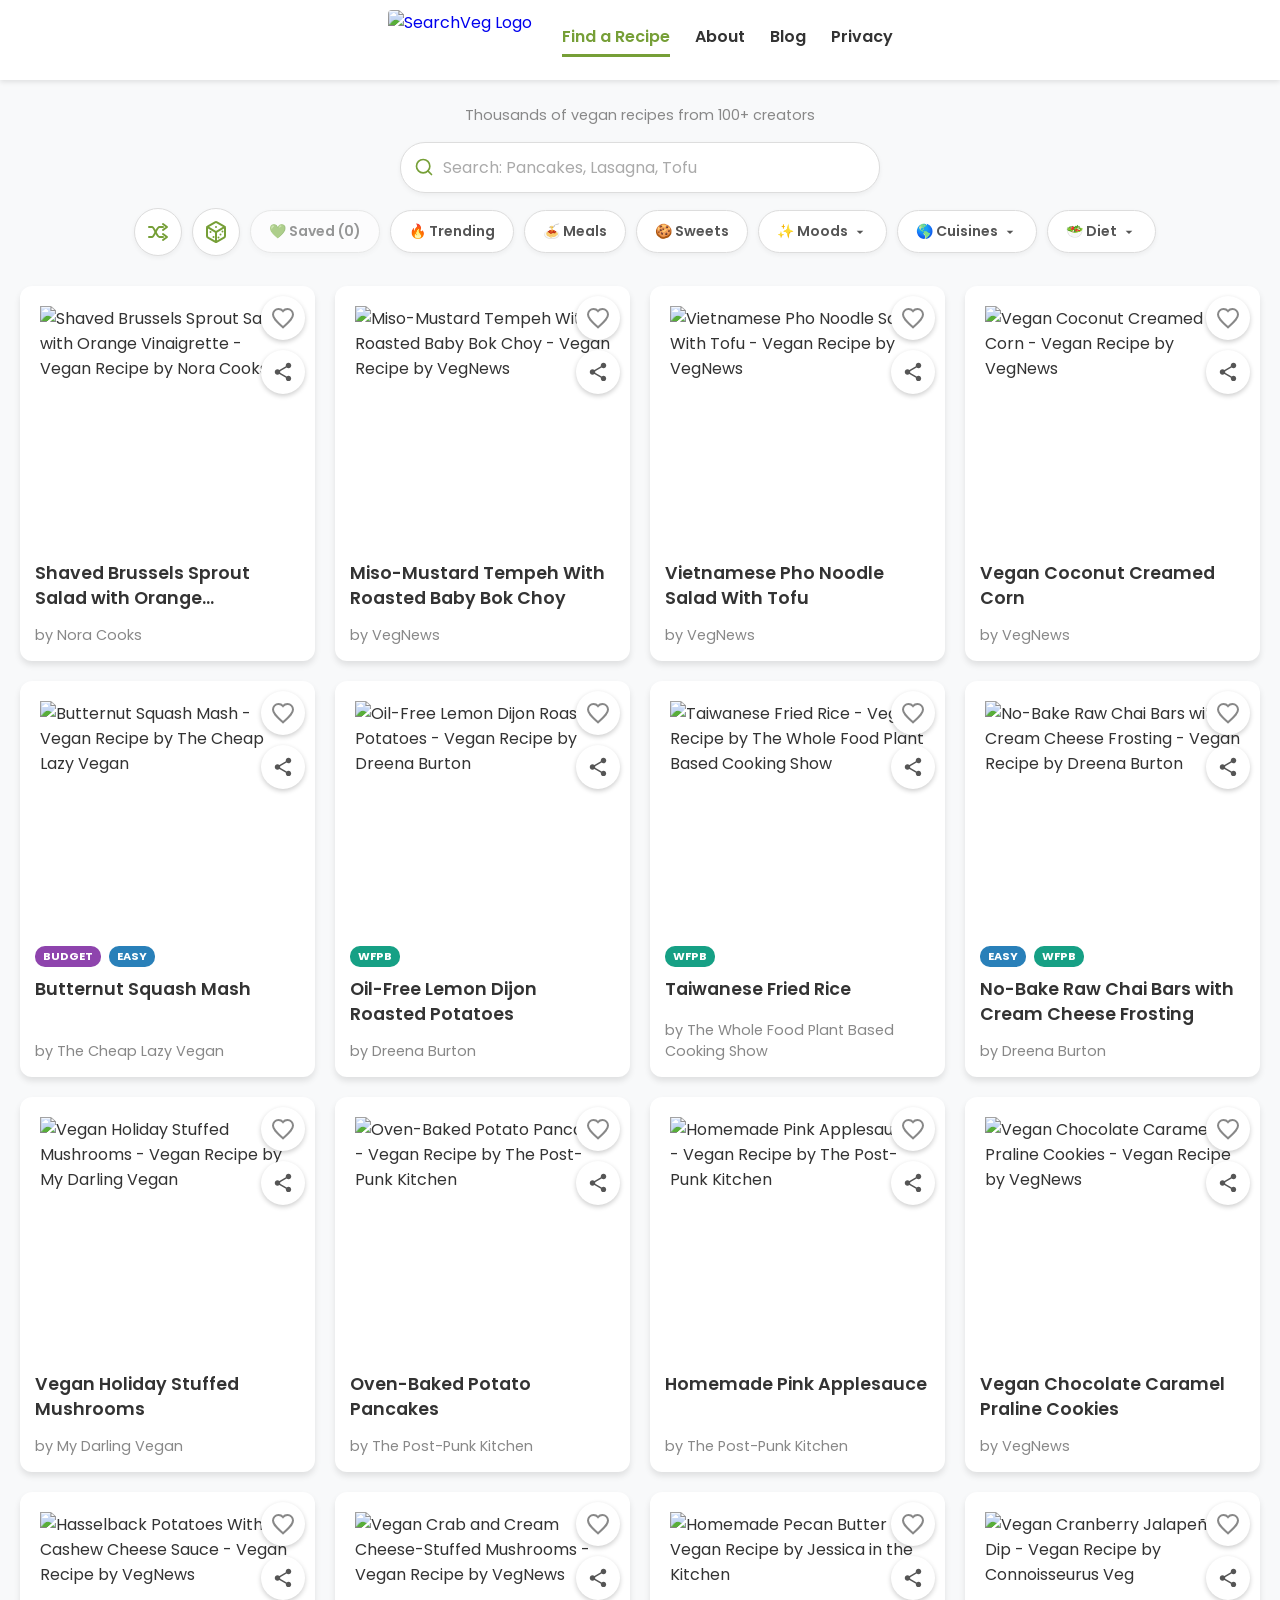
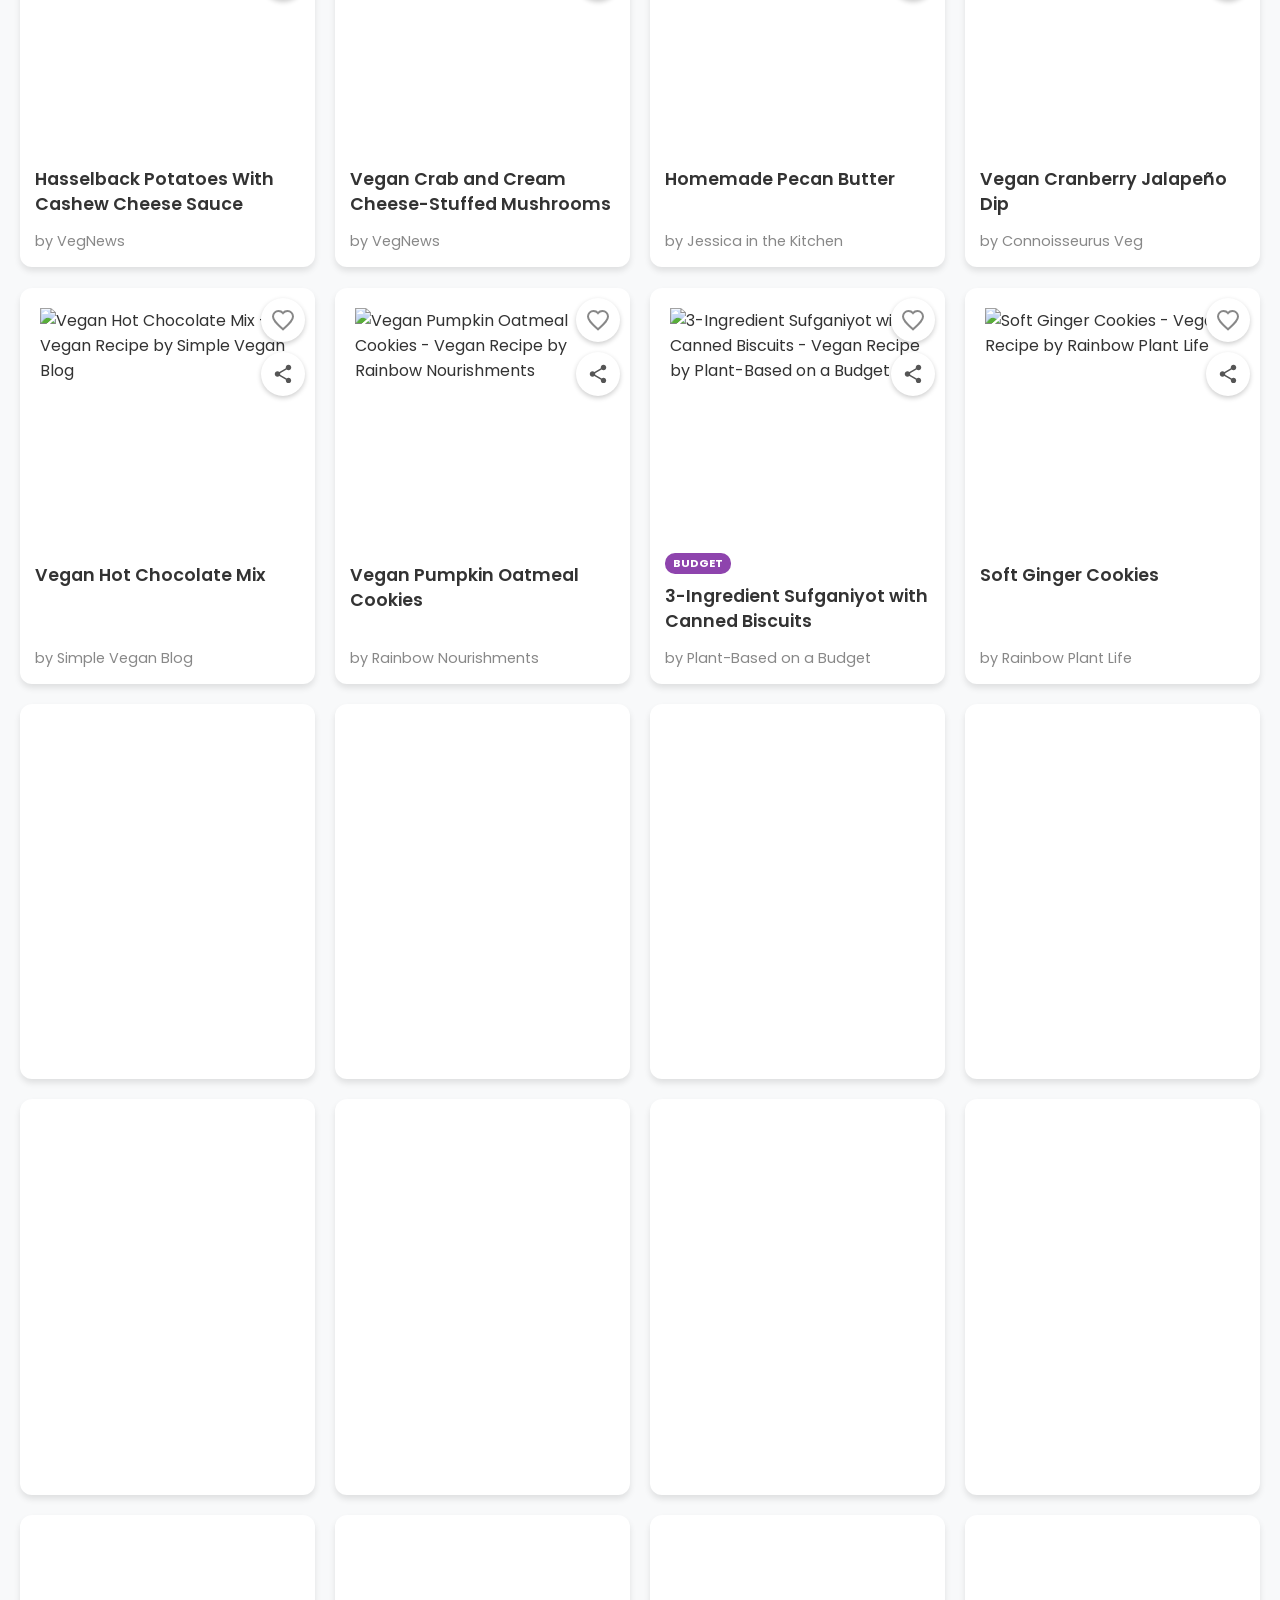
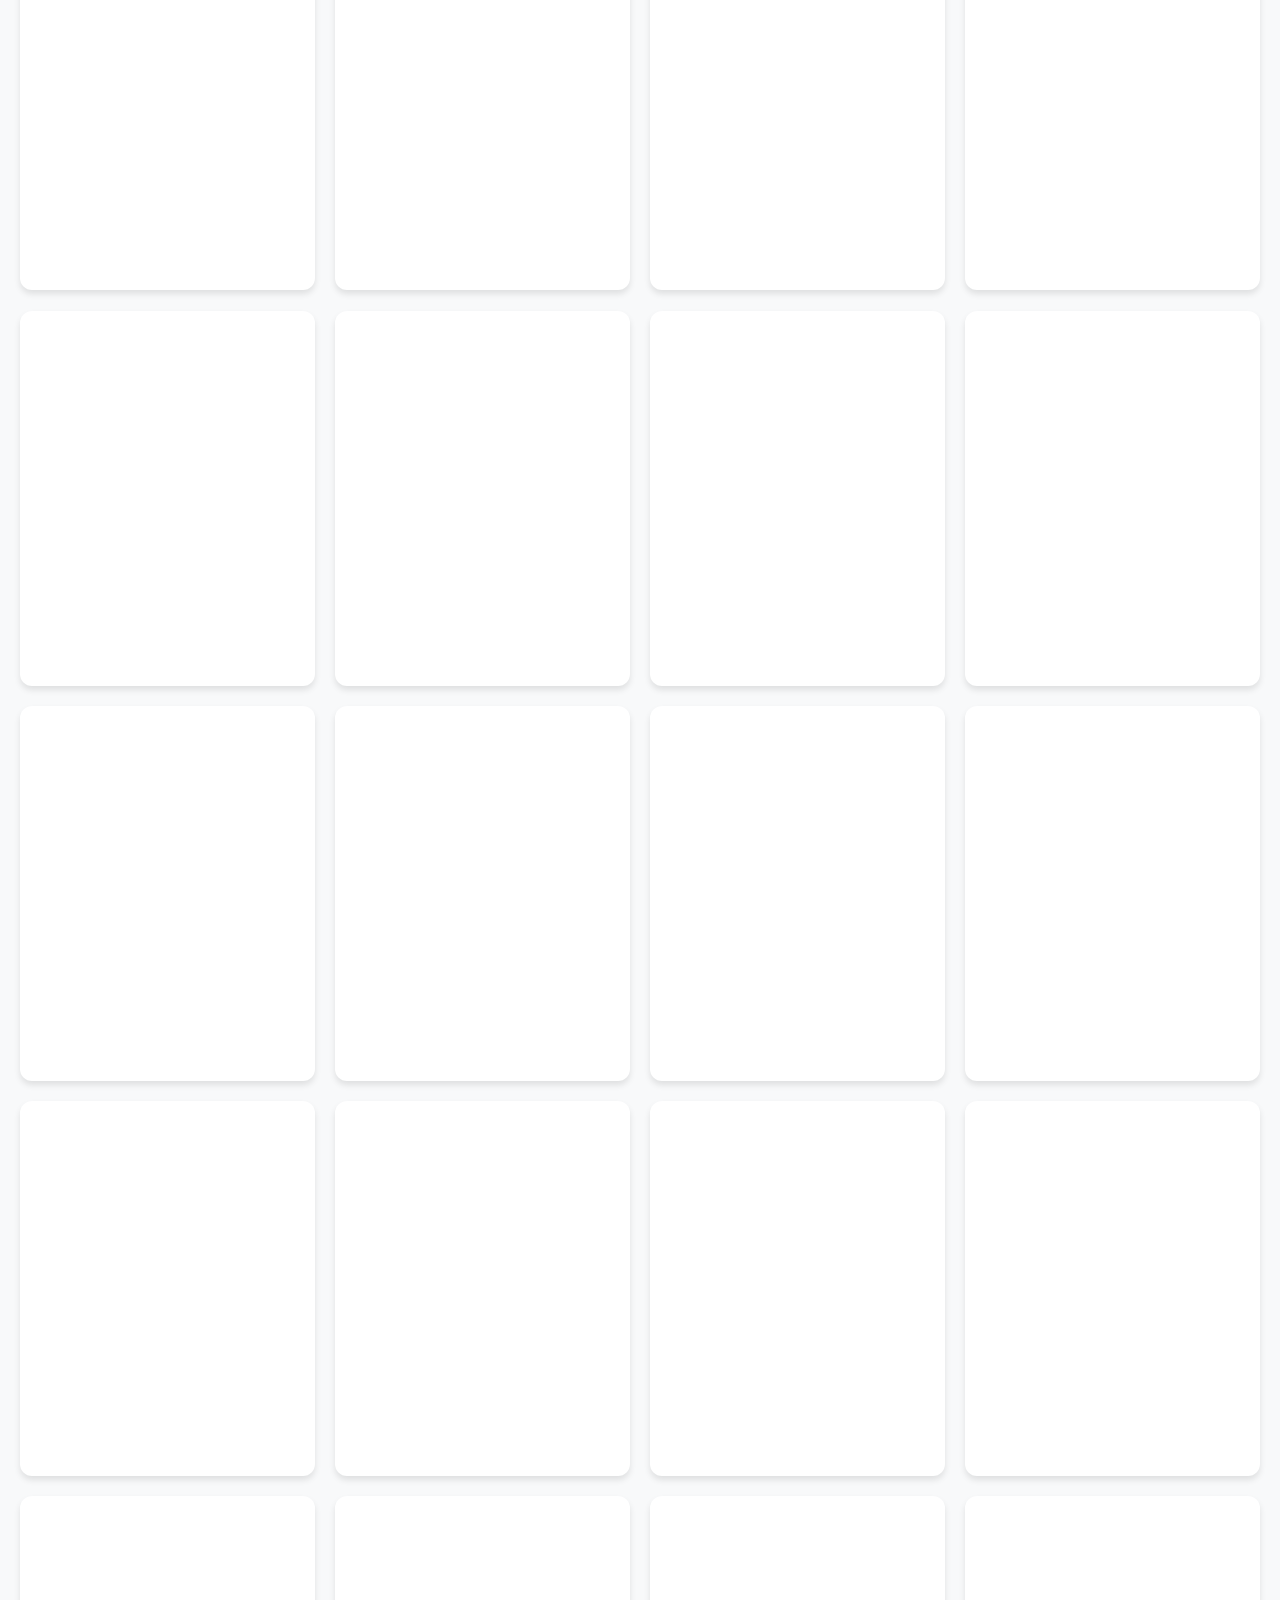
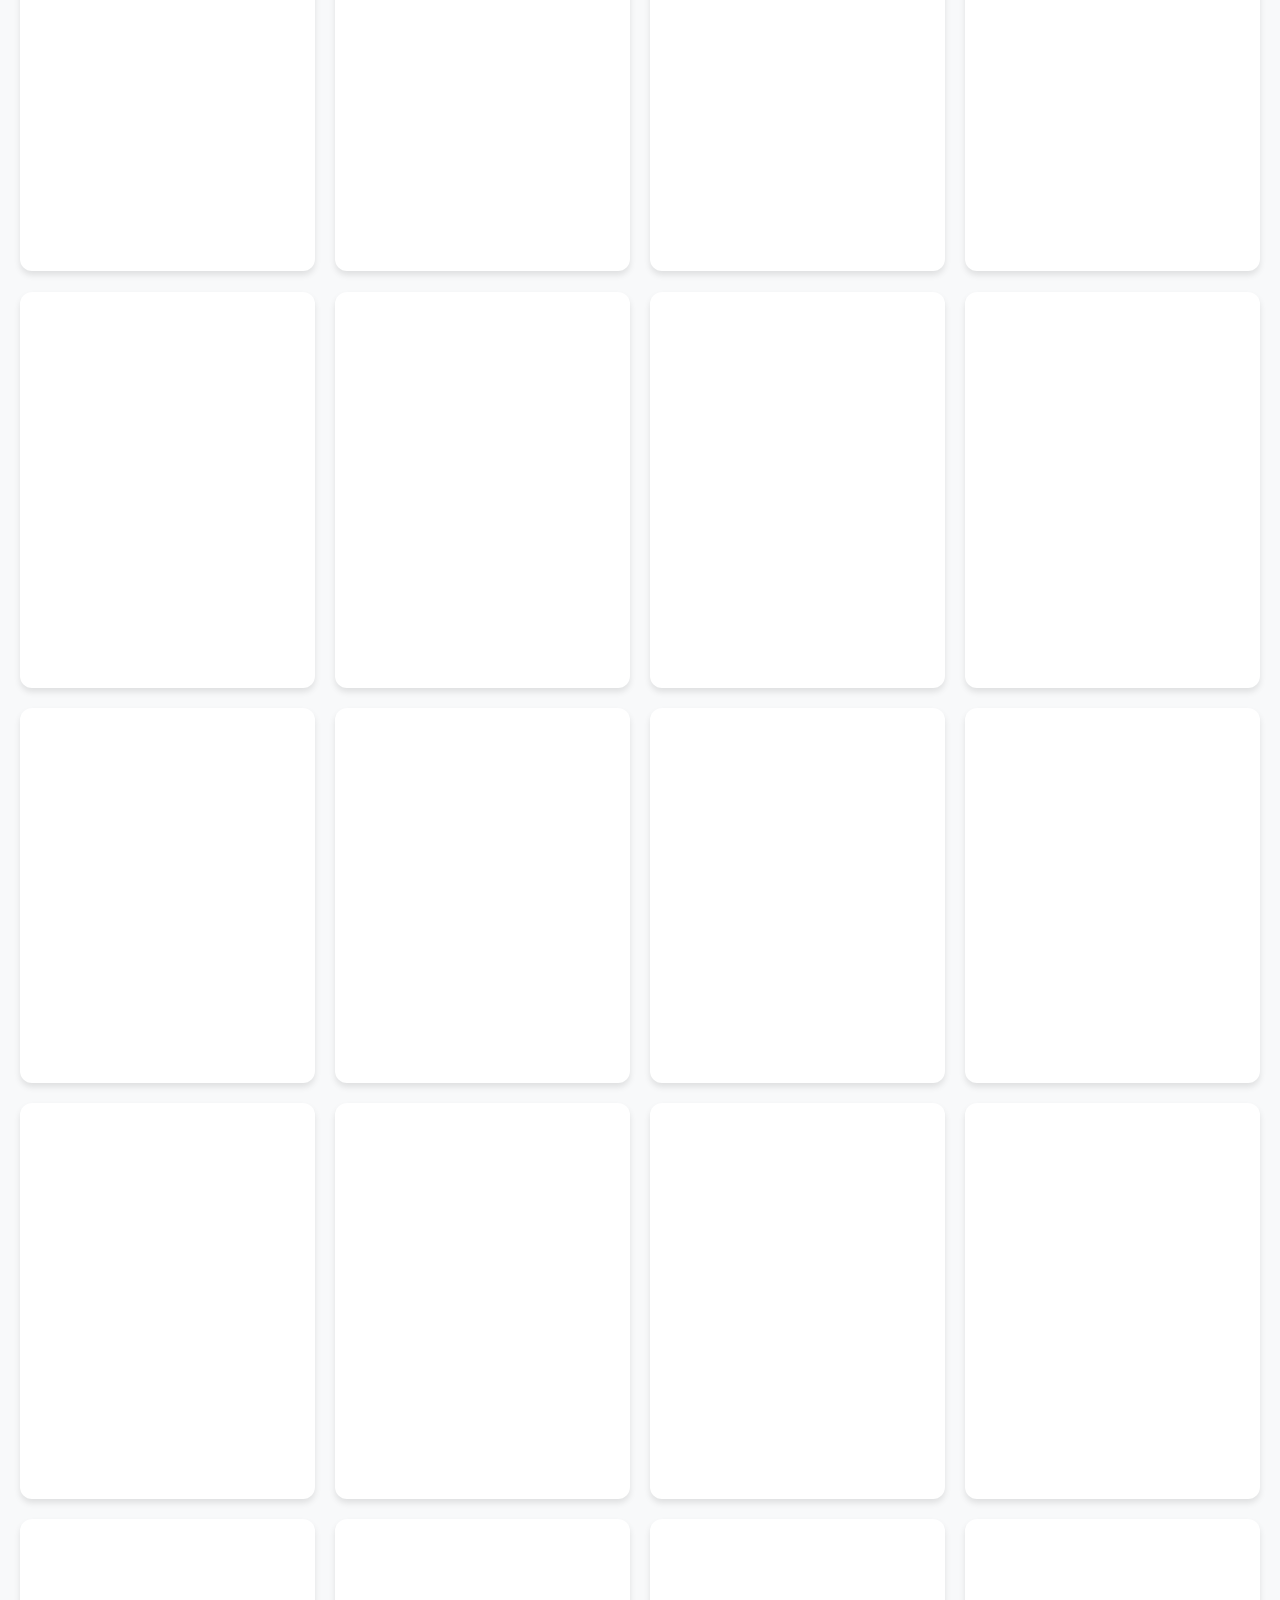
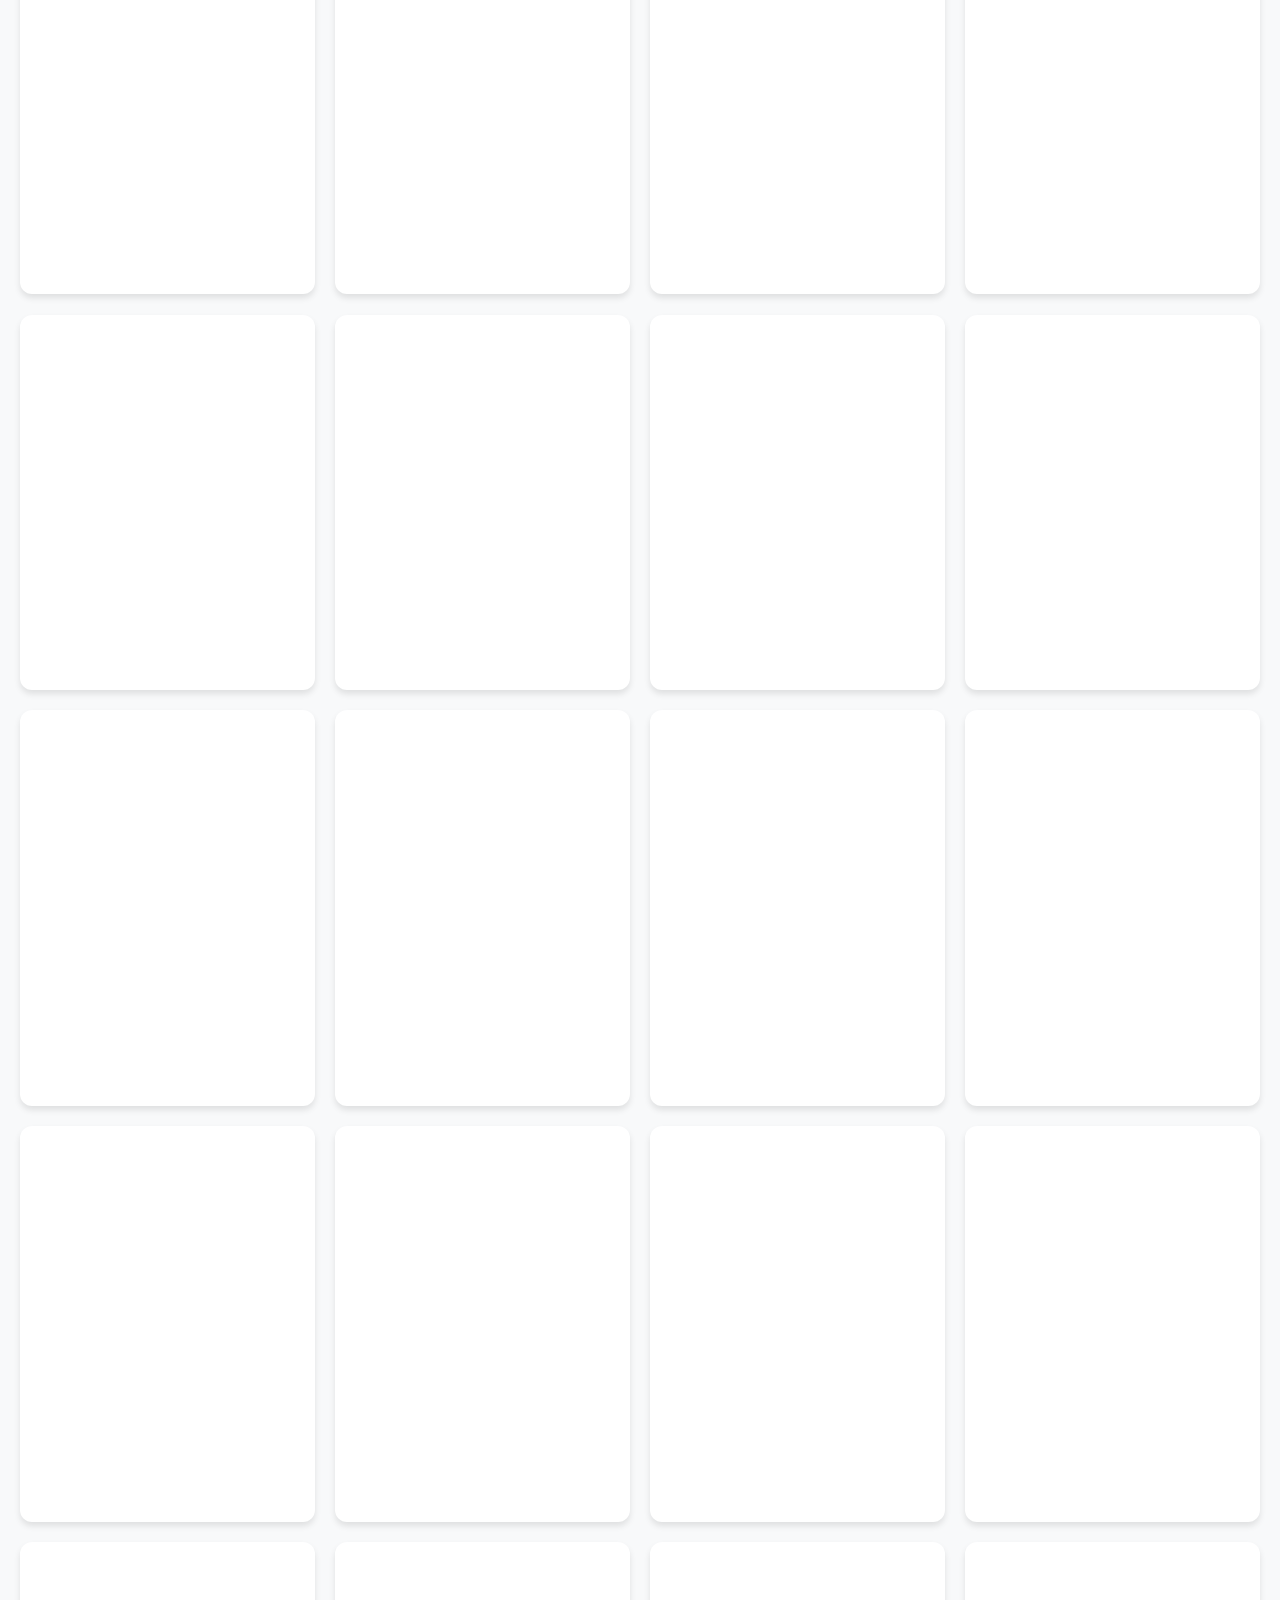
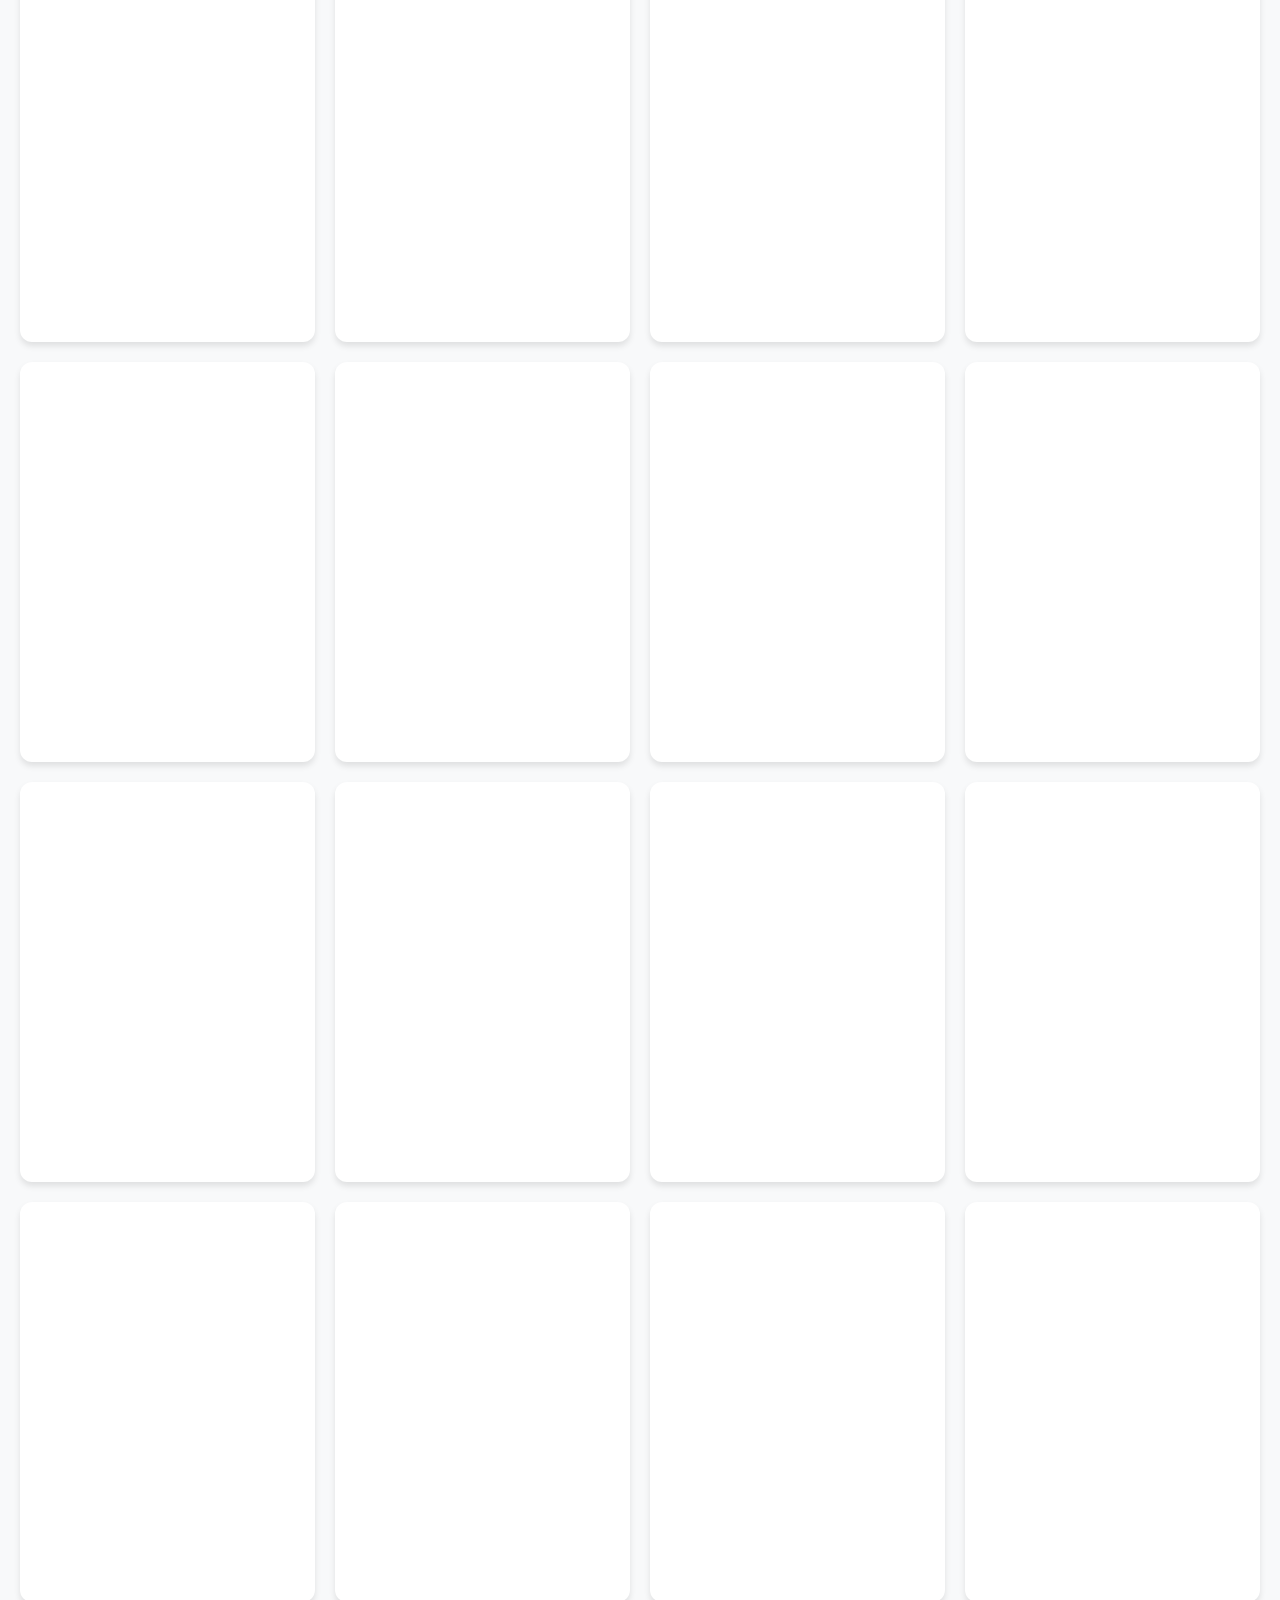
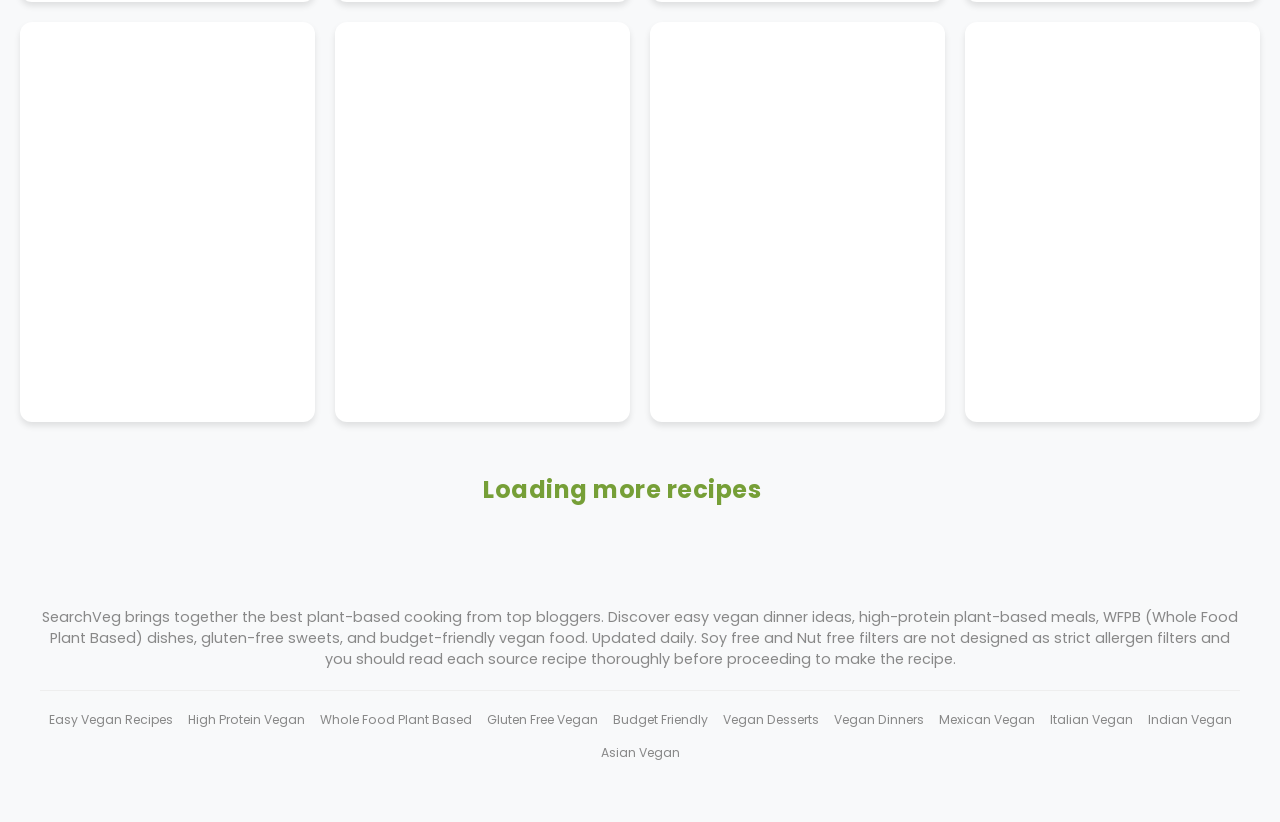
==== commit b6a548f9: "Daily recipe & health refresh" ====
--- a/index.html
+++ b/index.html
@@ -272,6 +272,13 @@
                 <h3>Latest Recipes:</h3>
                 <!-- SEO_STATIC_START -->
 
+                <a href="https://www.noracooks.com/shaved-brussels-sprouts-salad/">Shaved Brussels Sprout Salad with Orange Vinaigrette (Nora Cooks)</a><br>
+                <a href="https://vegnews.com/recipes/miso-mustard-tempeh-with-roasted-baby-bok-choy">Miso-Mustard Tempeh With Roasted Baby Bok Choy (VegNews)</a><br>
+                <a href="https://vegnews.com/recipes/vegan-ph-noodle-salad">Vietnamese Pho Noodle Salad With Tofu (VegNews)</a><br>
+                <a href="https://vegnews.com/recipes/vegan-creamed-corn">Vegan Coconut Creamed Corn (VegNews)</a><br>
+                <a href="https://thecheaplazyvegan.com/butternut-squash-mash/">Butternut Squash Mash (The Cheap Lazy Vegan)</a><br>
+                <a href="https://dreenaburton.com/lemon-dijon-roasted-potatoes/">Oil-Free Lemon Dijon Roasted Potatoes (Dreena Burton)</a><br>
+                <a href="https://plantbasedcookingshow.com/2026/11/24/taiwanese-fried-rice/">Taiwanese Fried Rice (The Whole Food Plant Based Cooking Show)</a><br>
                 <a href="https://dreenaburton.com/raw-chai-bars/">No-Bake Raw Chai Bars with Cream Cheese Frosting (Dreena Burton)</a><br>
                 <a href="https://www.mydarlingvegan.com/vegan-stuffed-mushrooms/">Vegan Holiday Stuffed Mushrooms (My Darling Vegan)</a><br>
                 <a href="https://www.theppk.com/2026/11/baked-latkes/">Oven-Baked Potato Pancakes (The Post-Punk Kitchen)</a><br>
@@ -325,13 +332,6 @@
                 <a href="https://frommybowl.com/easy-vegan-baked-ziti/?utm_source=rss&utm_medium=rss&utm_campaign=easy-vegan-baked-ziti">Easy Vegan Baked Ziti with Melty Cheese Sauce (From My Bowl)</a><br>
                 <a href="https://www.theppk.com/2026/11/muffin-tin-baked-jelly-donuts/">Muffin-Tin Baked Jelly Donuts (The Post-Punk Kitchen)</a><br>
                 <a href="https://www.theppk.com/2026/11/very-vegetable-tofu-lasagna/">Very Vegetable Tofu Lasagna (The Post-Punk Kitchen)</a><br>
-                <a href="https://sarahsvegankitchen.com/recipes/blind-bake-pie-crust/">How to Blind Bake a Vegan Pie Crust (Sarah's Vegan Kitchen)</a><br>
-                <a href="https://vegnews.com/recipes/marry-me-pasta-with-crispy-tofu">Marry Me Pasta With Crispy Tofu (VegNews)</a><br>
-                <a href="https://www.theppk.com/2026/11/sweet-and-sour-tofu/">Crispy Sweet and Sour Tofu (The Post-Punk Kitchen)</a><br>
-                <a href="https://monkeyandmekitchenadventures.com/vegan-double-chocolate-banana-cake/">Vegan Double Chocolate Banana Cake (Monkey & Me Kitchen Adventures)</a><br>
-                <a href="https://healthygirlkitchen.com/mediterranean-three-bean-salad/?utm_source=rss&utm_medium=rss&utm_campaign=mediterranean-three-bean-salad">Mediterranean Three Bean Salad (HealthyGirl Kitchen)</a><br>
-                <a href="https://vegnews.com/recipes/vegan-holiday-roast-cranberry-stuffing">Vegan Holiday Roast With Hazelnut Cranberry Stuffing (VegNews)</a><br>
-                <a href="https://vegnews.com/recipes/sweet-potato-maple-mousse">Silky Dairy-Free Sweet Potato Chocolate Mousse (VegNews)</a><br>
                 <!-- SEO_STATIC_END -->
             </div>
         </div>
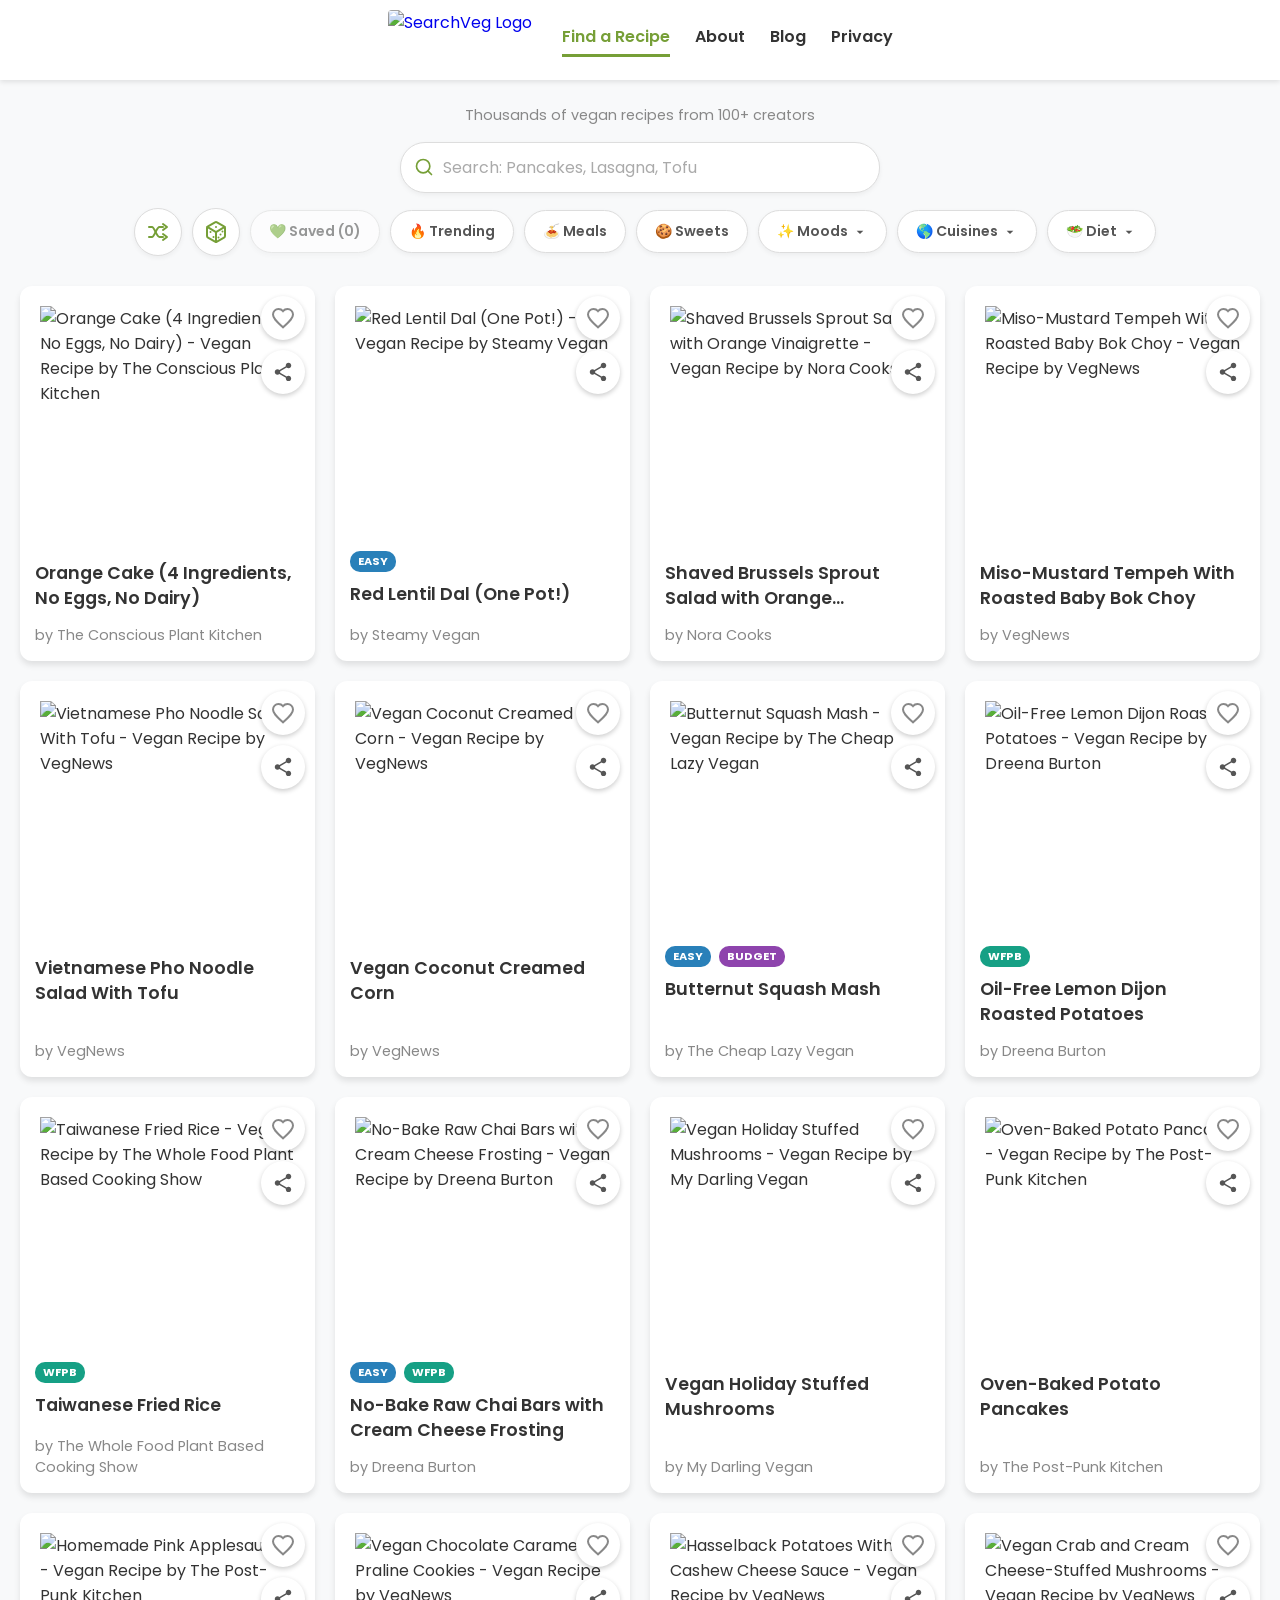
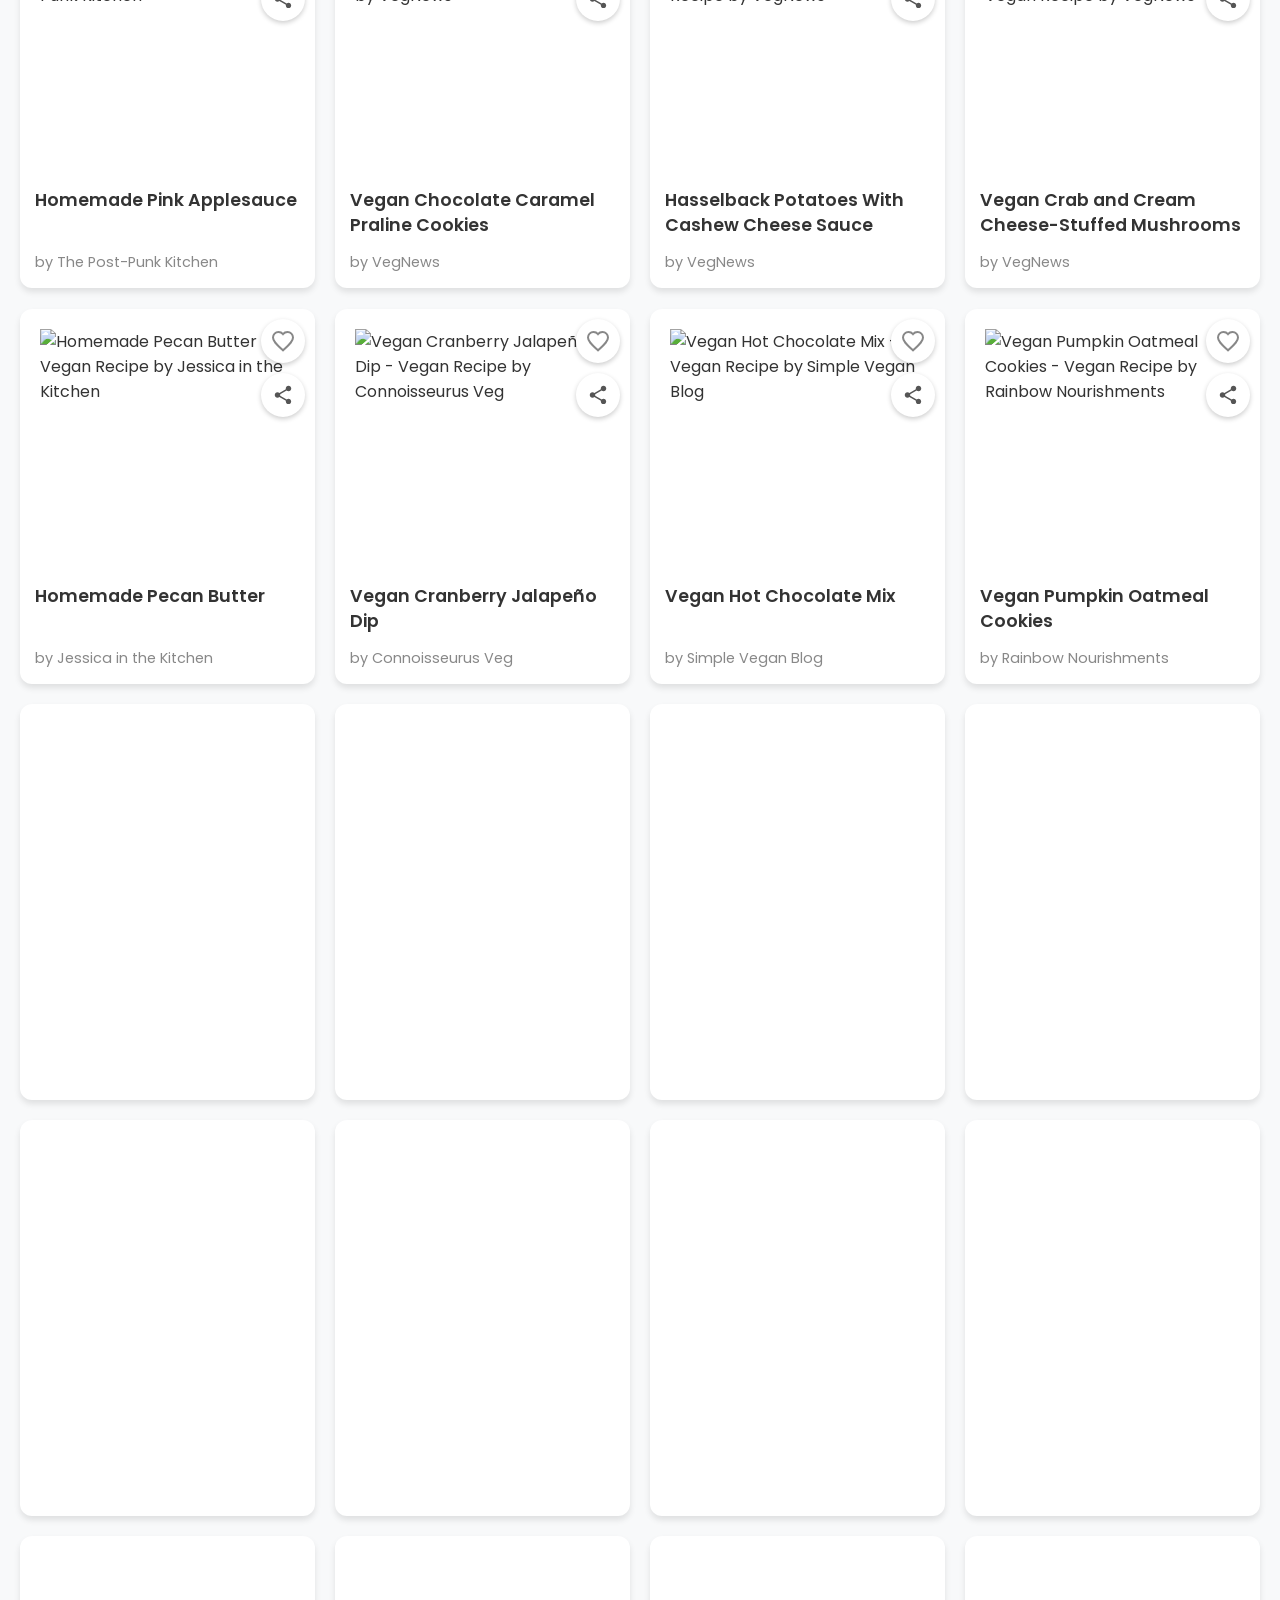
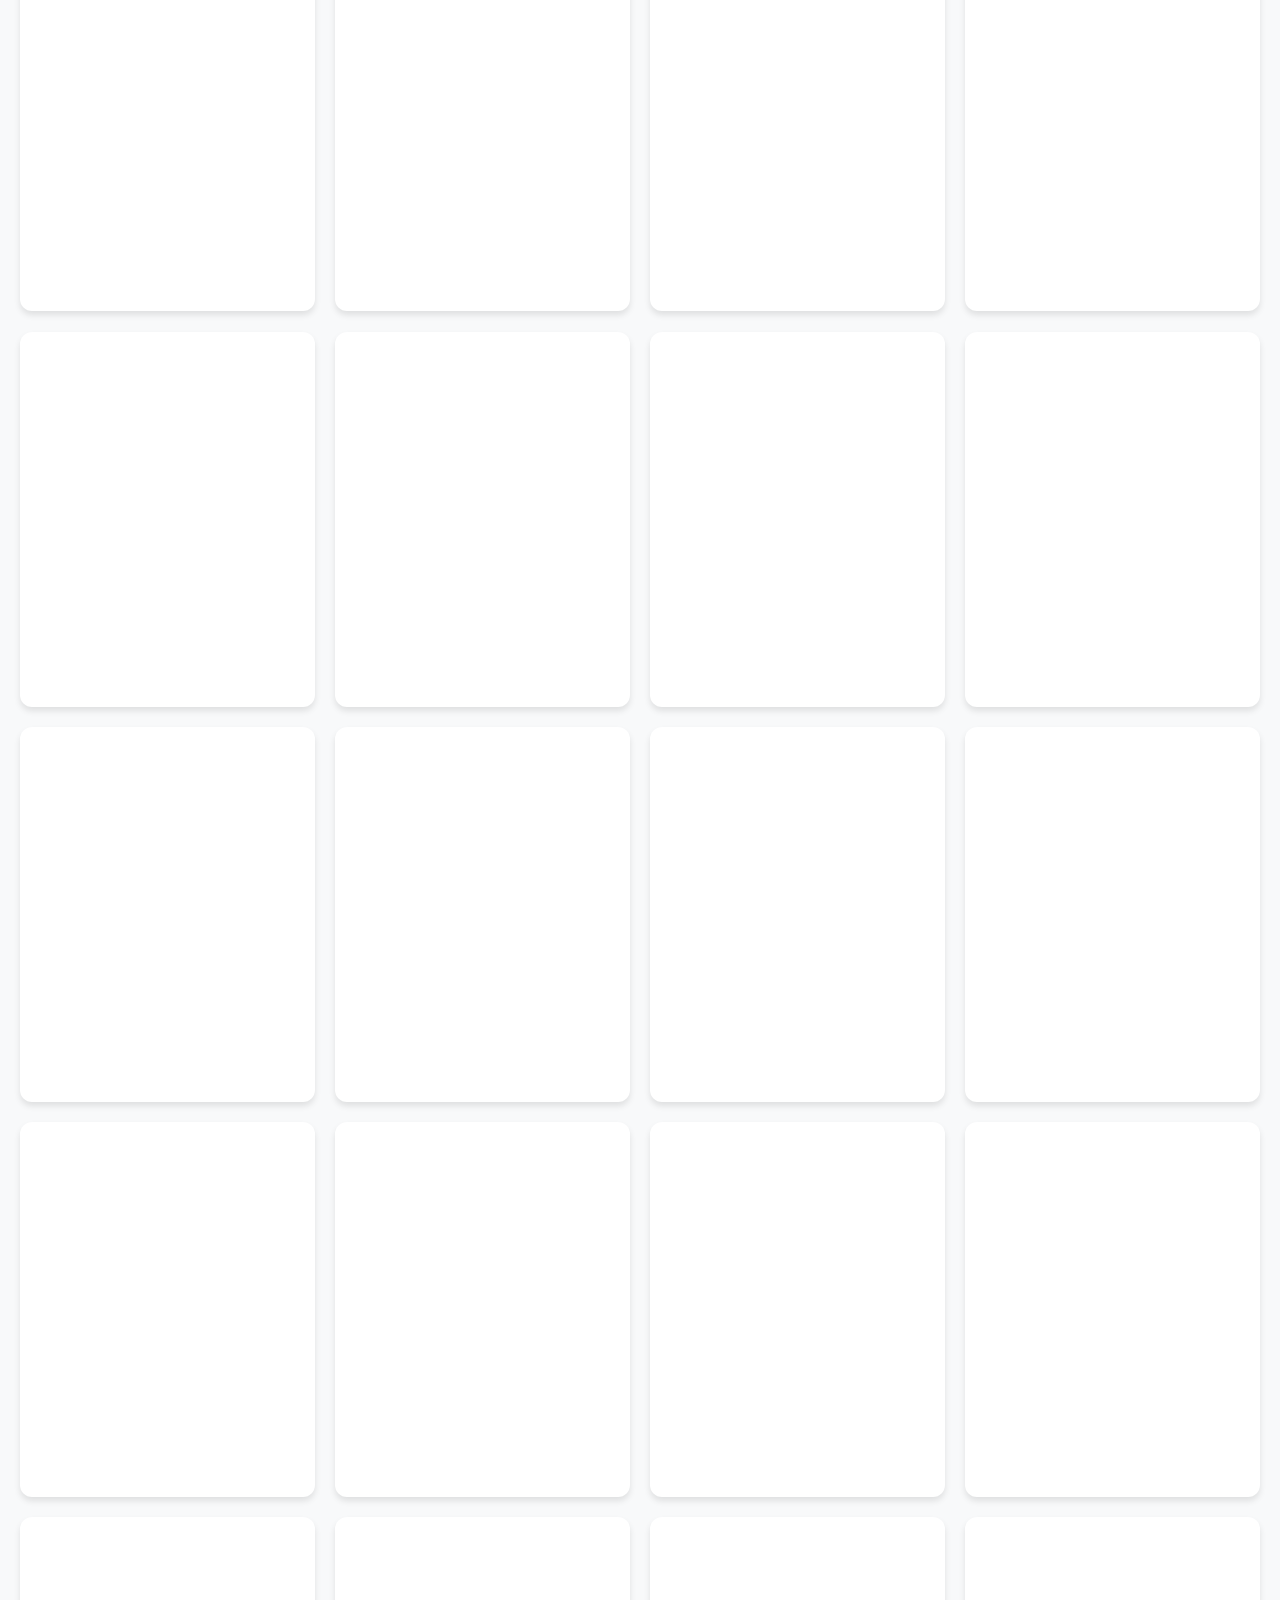
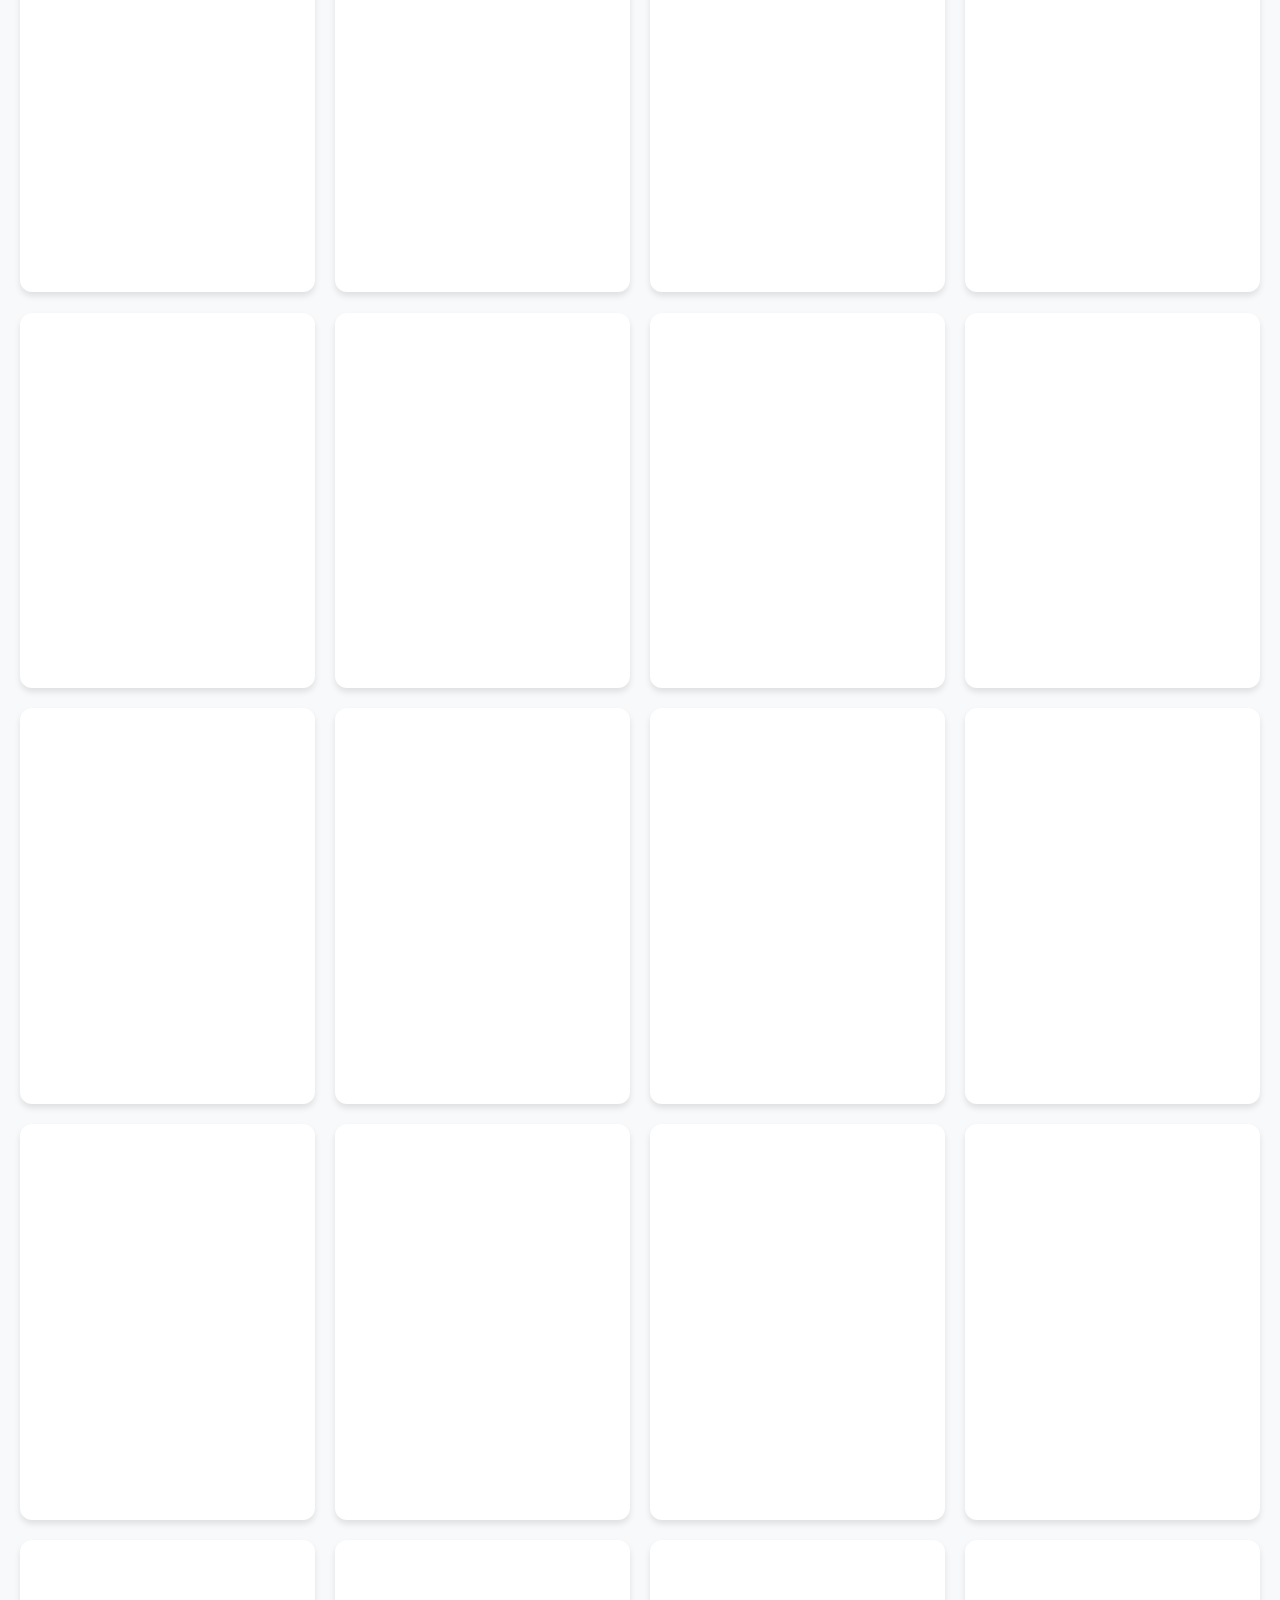
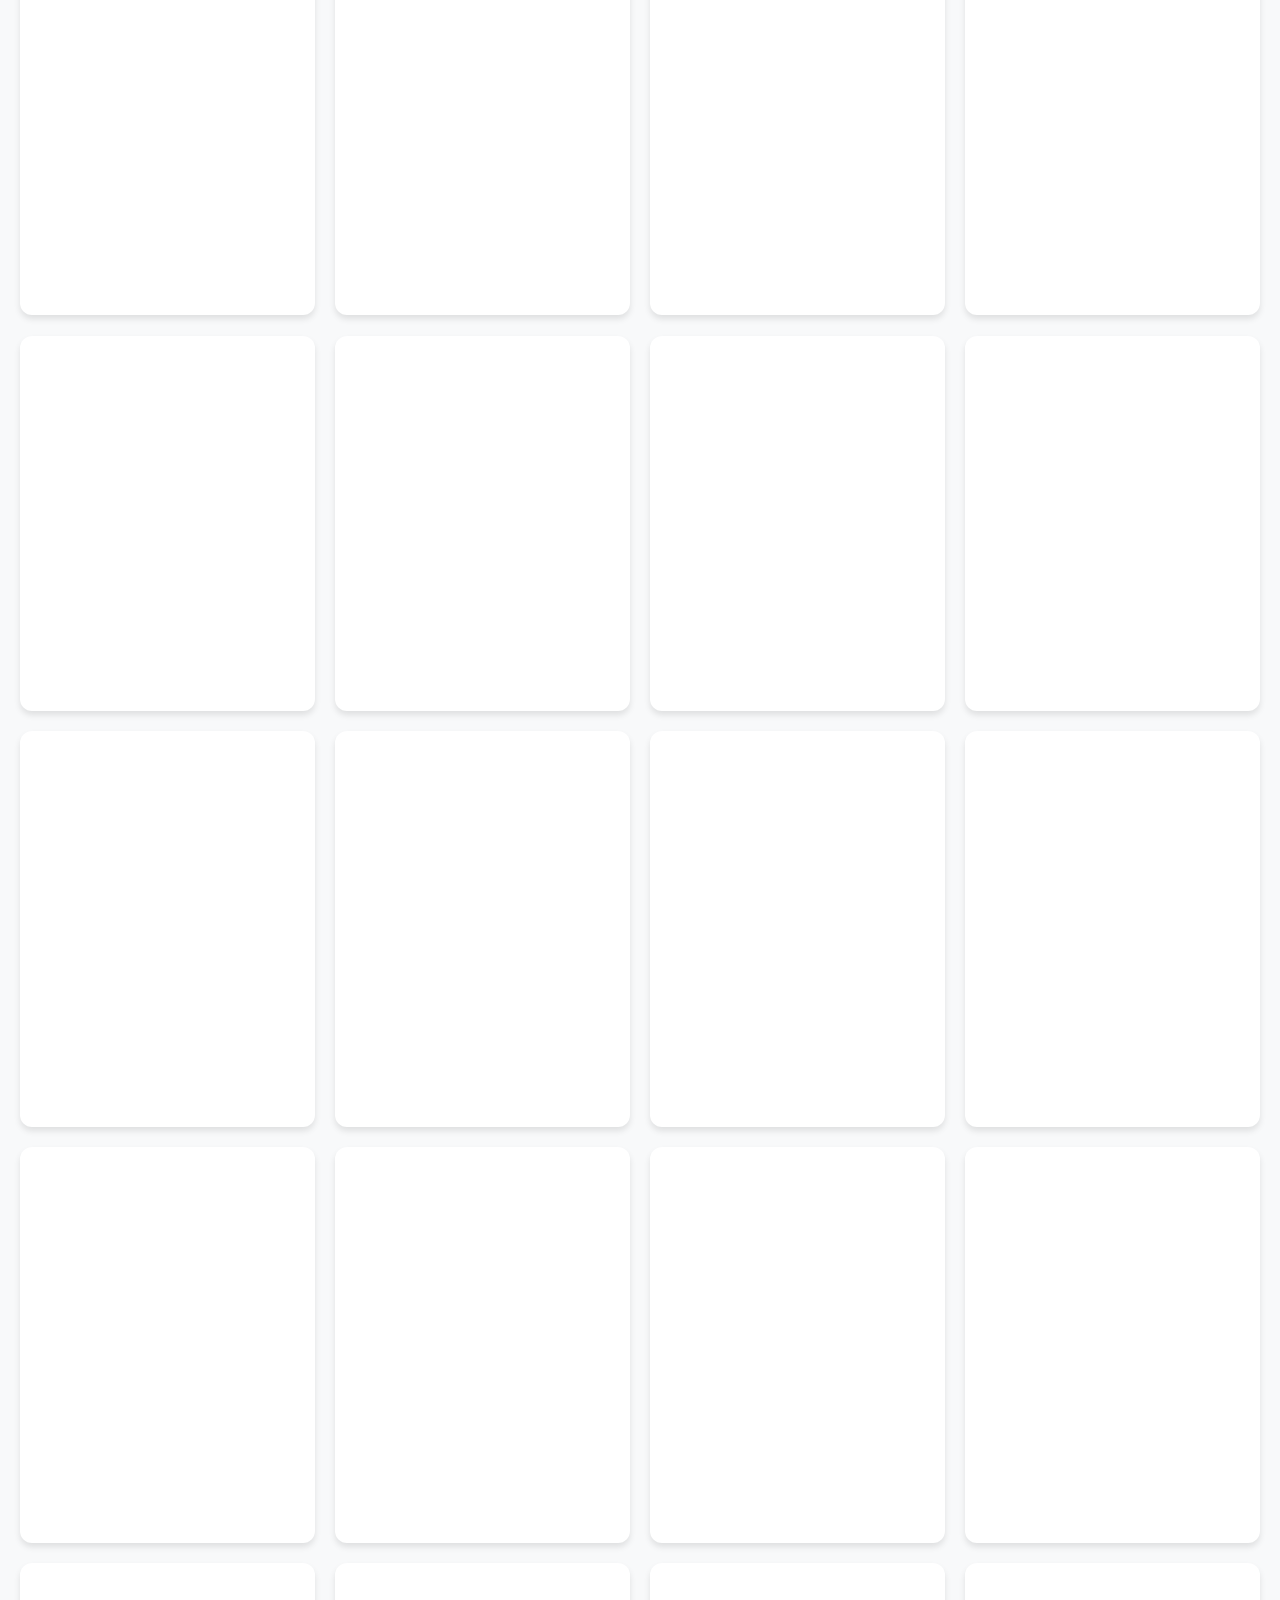
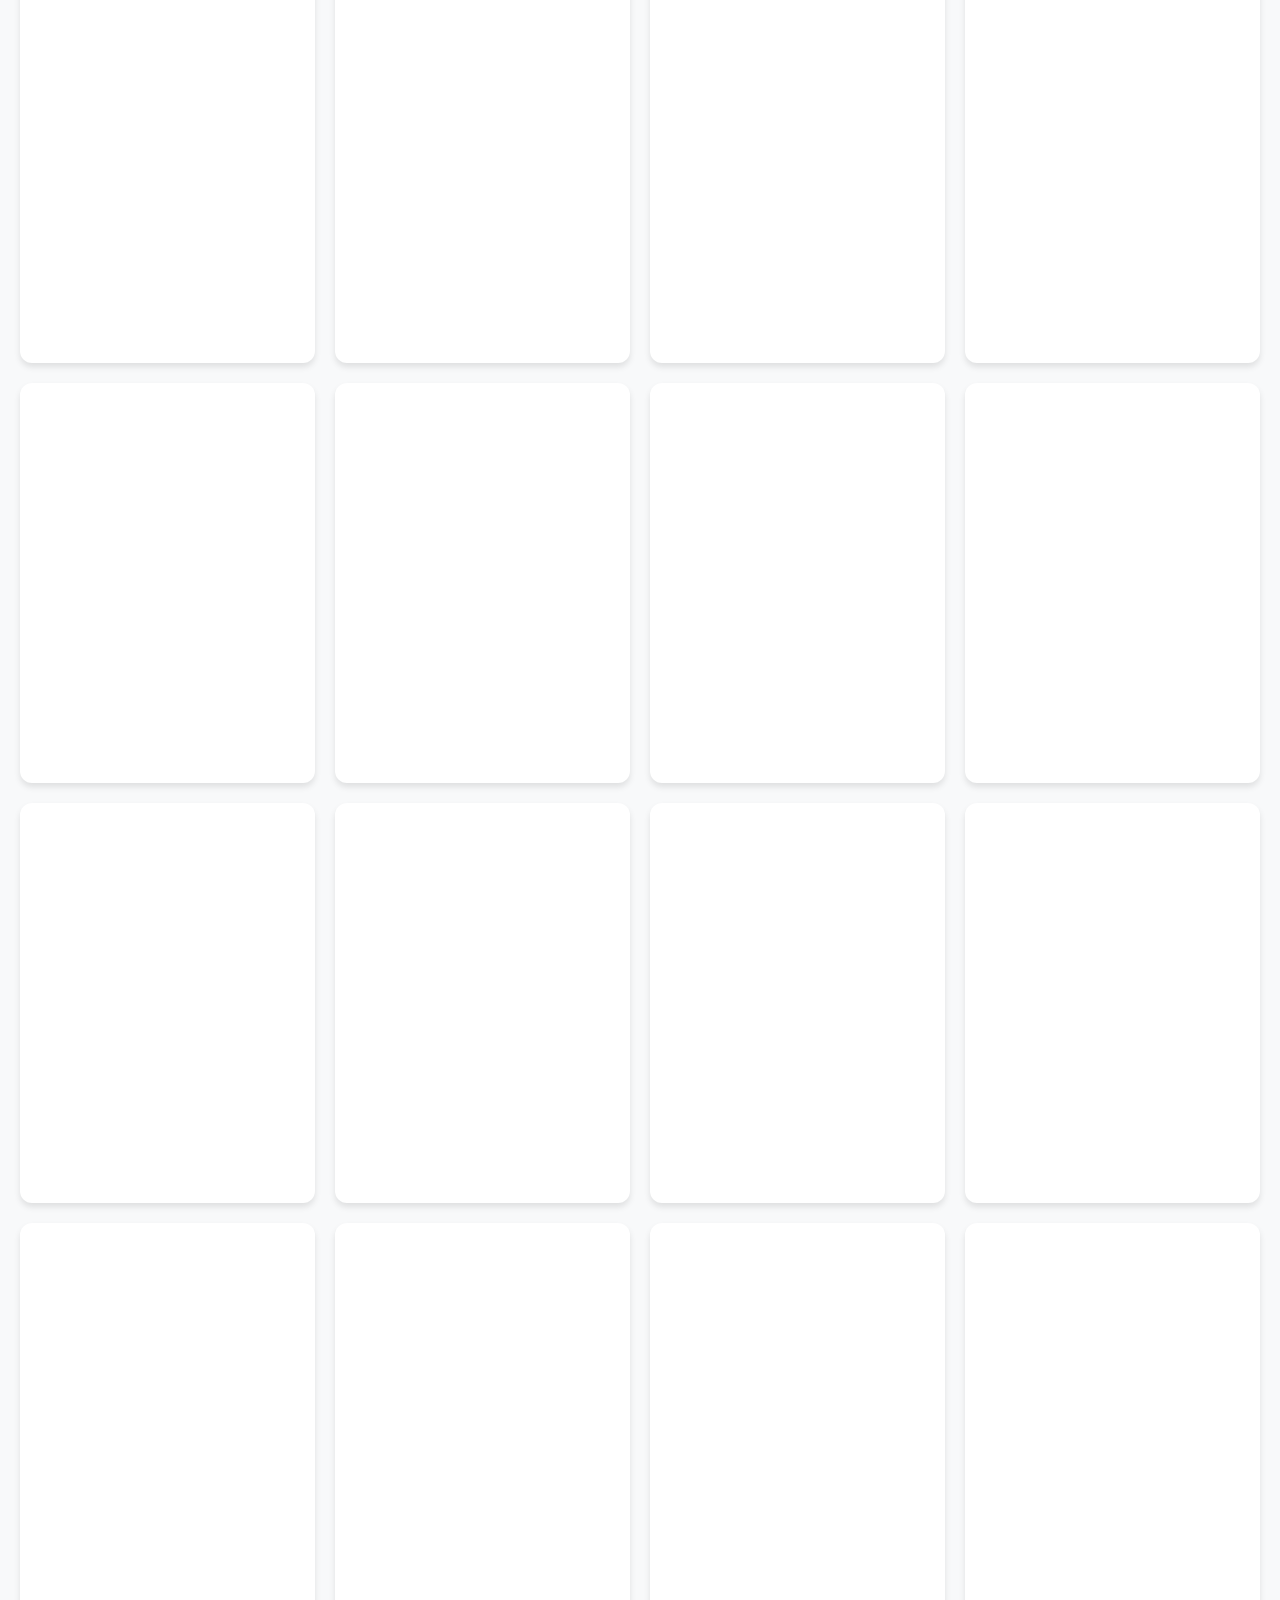
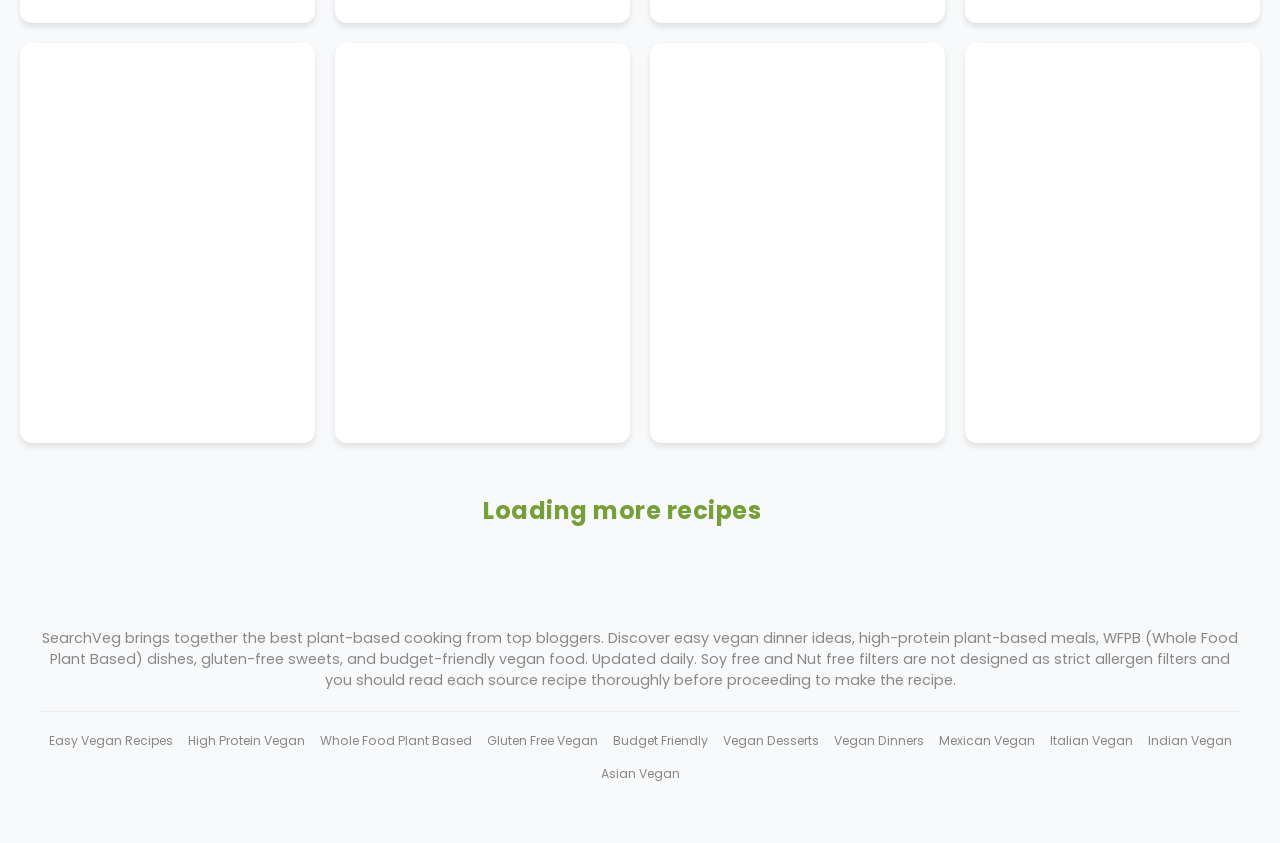
==== commit d7088aca: "Daily recipe & health refresh" ====
--- a/index.html
+++ b/index.html
@@ -272,6 +272,8 @@
                 <h3>Latest Recipes:</h3>
                 <!-- SEO_STATIC_START -->
 
+                <a href="https://www.theconsciousplantkitchen.com/orange-cake/">Orange Cake (4 Ingredients, No Eggs, No Dairy) (The Conscious Plant Kitchen)</a><br>
+                <a href="https://steamyvegan.com/red-lentil-dal/">Red Lentil Dal (One Pot!) (Steamy Vegan)</a><br>
                 <a href="https://www.noracooks.com/shaved-brussels-sprouts-salad/">Shaved Brussels Sprout Salad with Orange Vinaigrette (Nora Cooks)</a><br>
                 <a href="https://vegnews.com/recipes/miso-mustard-tempeh-with-roasted-baby-bok-choy">Miso-Mustard Tempeh With Roasted Baby Bok Choy (VegNews)</a><br>
                 <a href="https://vegnews.com/recipes/vegan-ph-noodle-salad">Vietnamese Pho Noodle Salad With Tofu (VegNews)</a><br>
@@ -330,8 +332,6 @@
                 <a href="https://holisticchefacademy.com/tom-aikens-fermentation-training/">Tom Aikens Fermentation Training (Holistic Chef Academy)</a><br>
                 <a href="https://elavegan.com/hot-dog-buns/">Gluten-Free Hot Dog Buns (Vegan, Yeast-Free) (Elavegan)</a><br>
                 <a href="https://frommybowl.com/easy-vegan-baked-ziti/?utm_source=rss&utm_medium=rss&utm_campaign=easy-vegan-baked-ziti">Easy Vegan Baked Ziti with Melty Cheese Sauce (From My Bowl)</a><br>
-                <a href="https://www.theppk.com/2026/11/muffin-tin-baked-jelly-donuts/">Muffin-Tin Baked Jelly Donuts (The Post-Punk Kitchen)</a><br>
-                <a href="https://www.theppk.com/2026/11/very-vegetable-tofu-lasagna/">Very Vegetable Tofu Lasagna (The Post-Punk Kitchen)</a><br>
                 <!-- SEO_STATIC_END -->
             </div>
         </div>
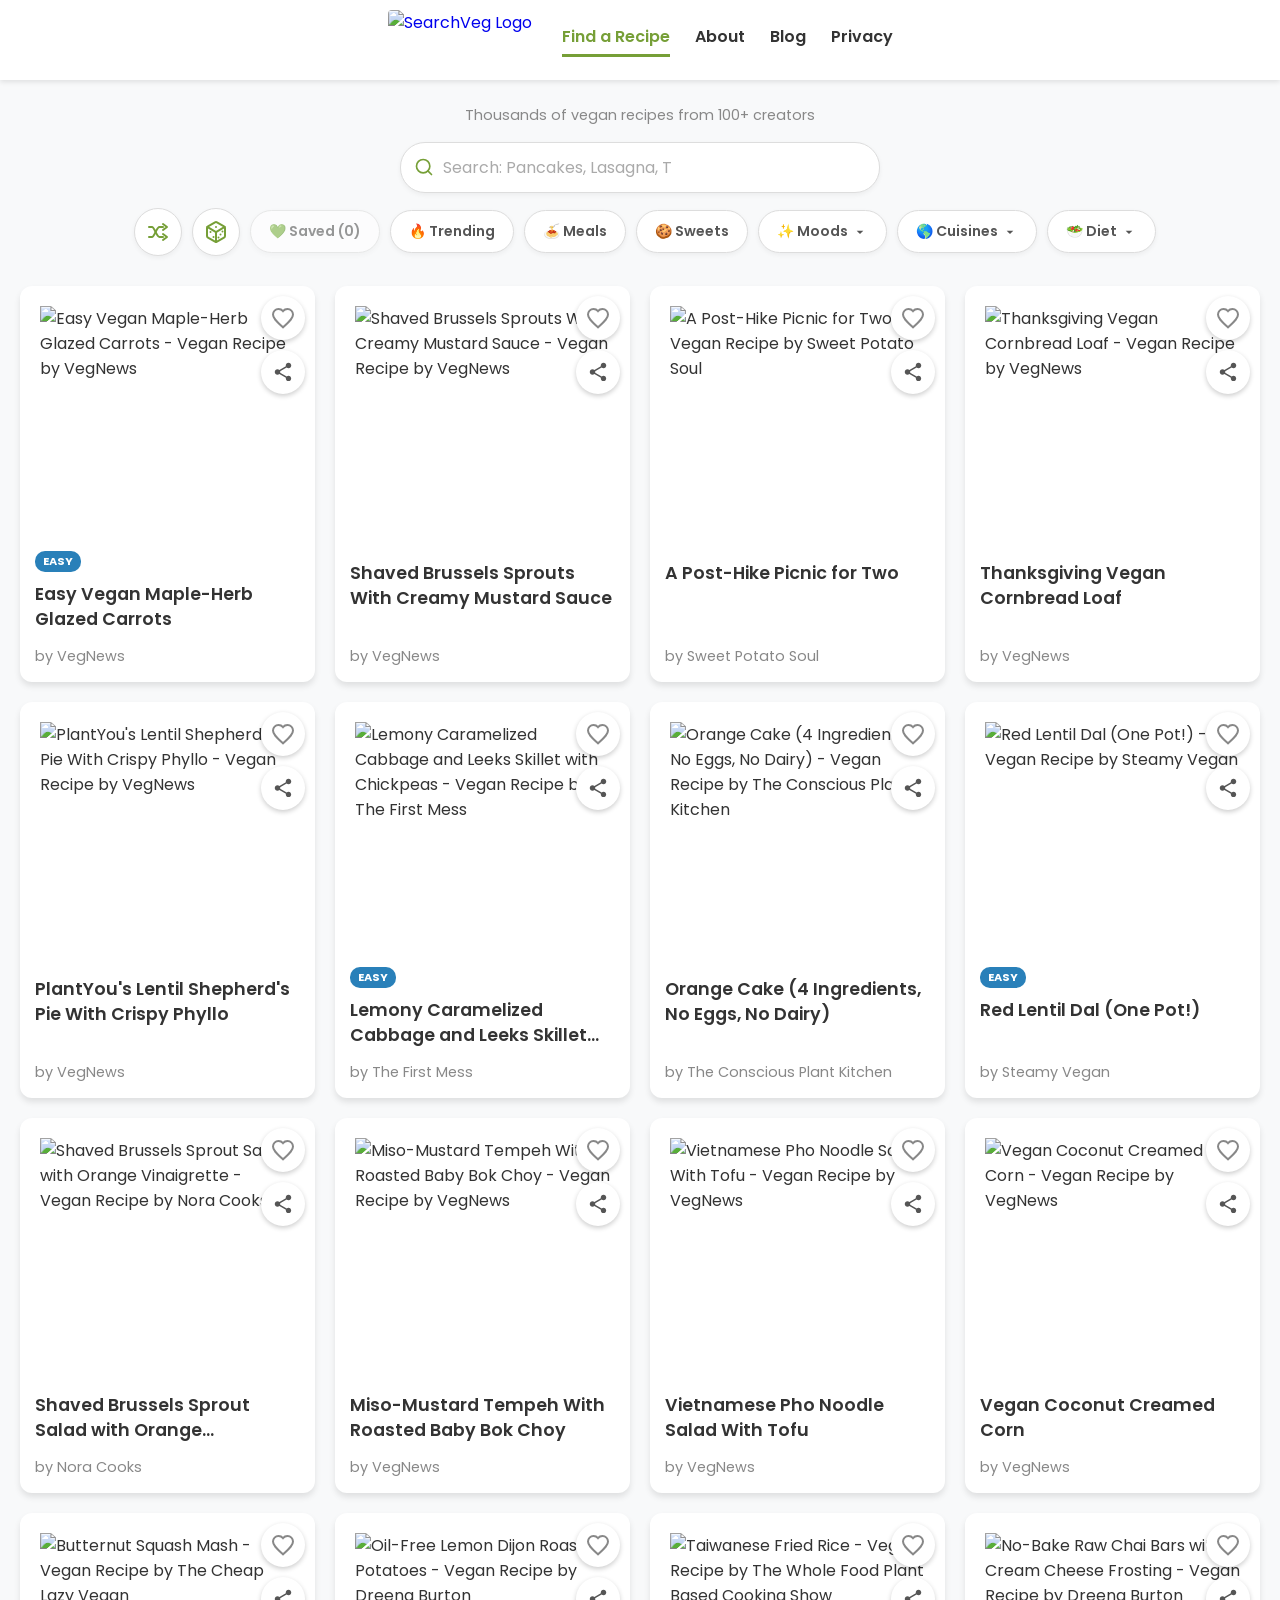
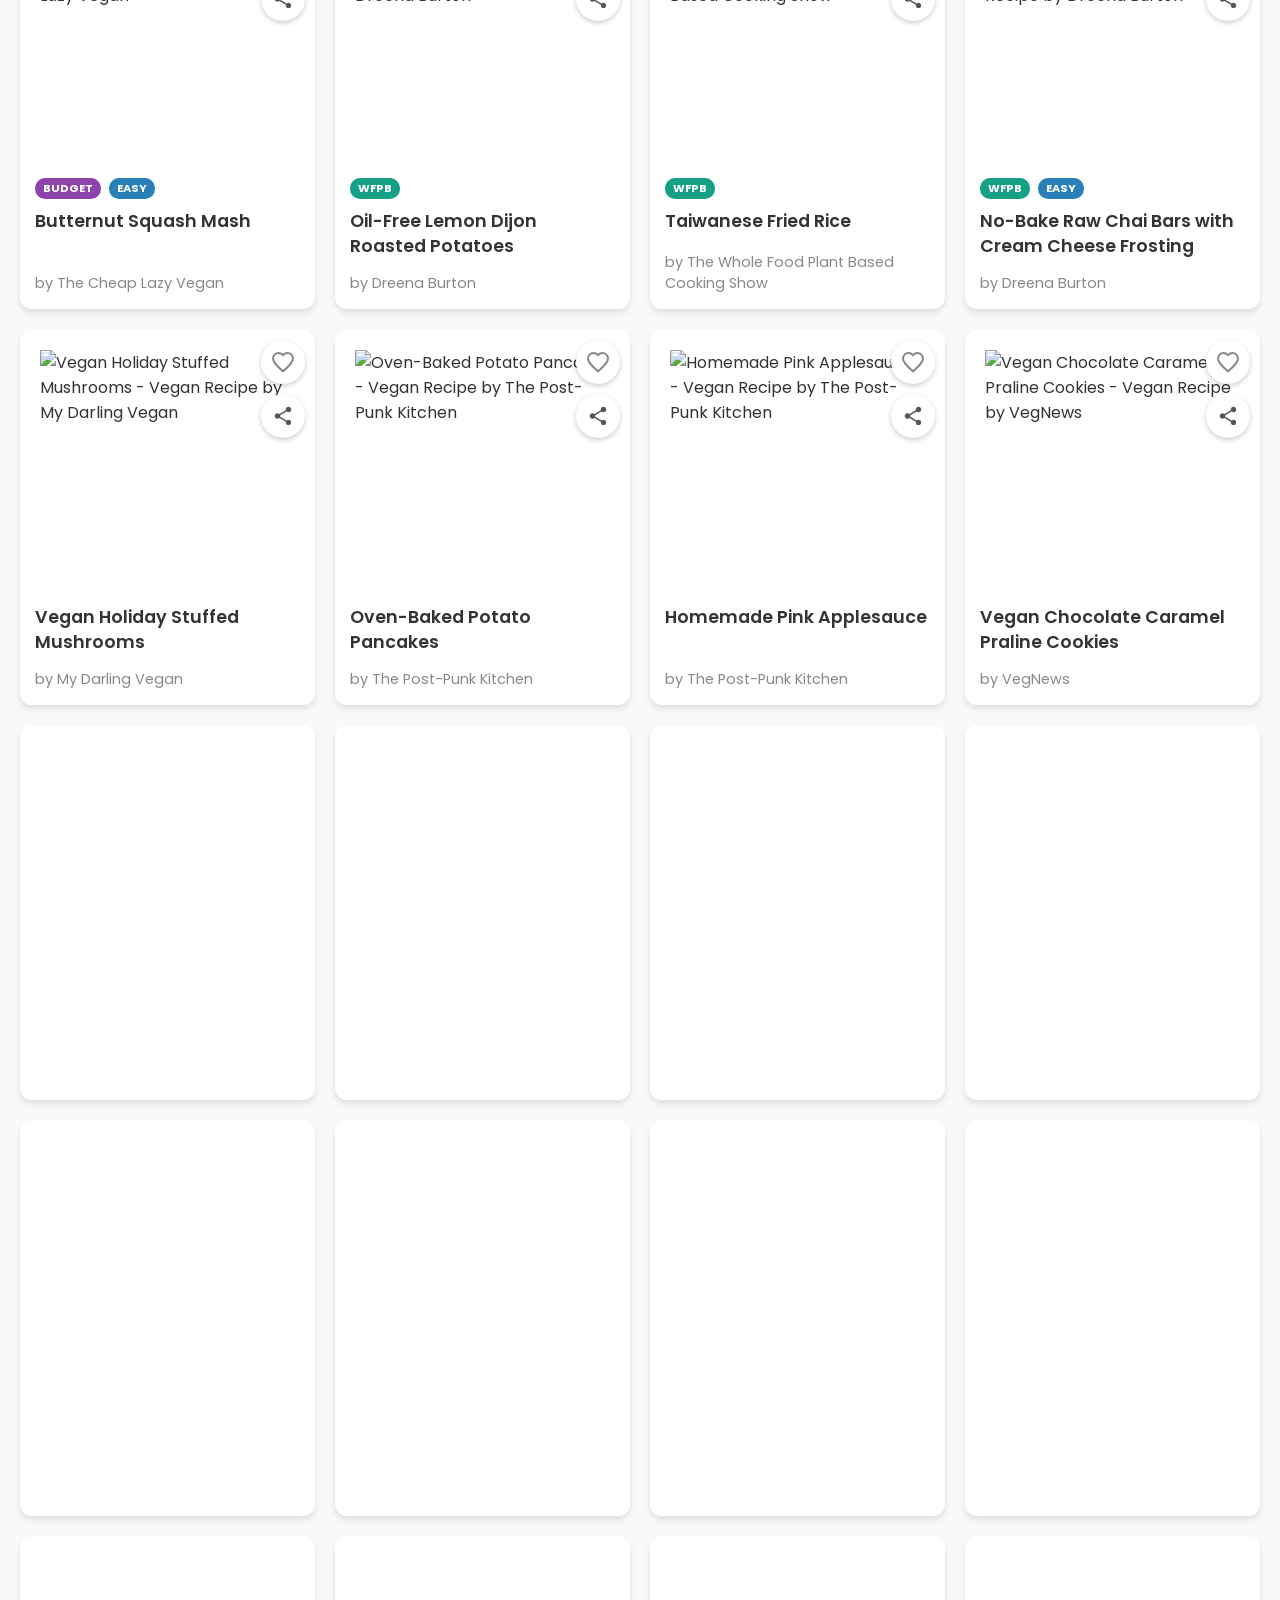
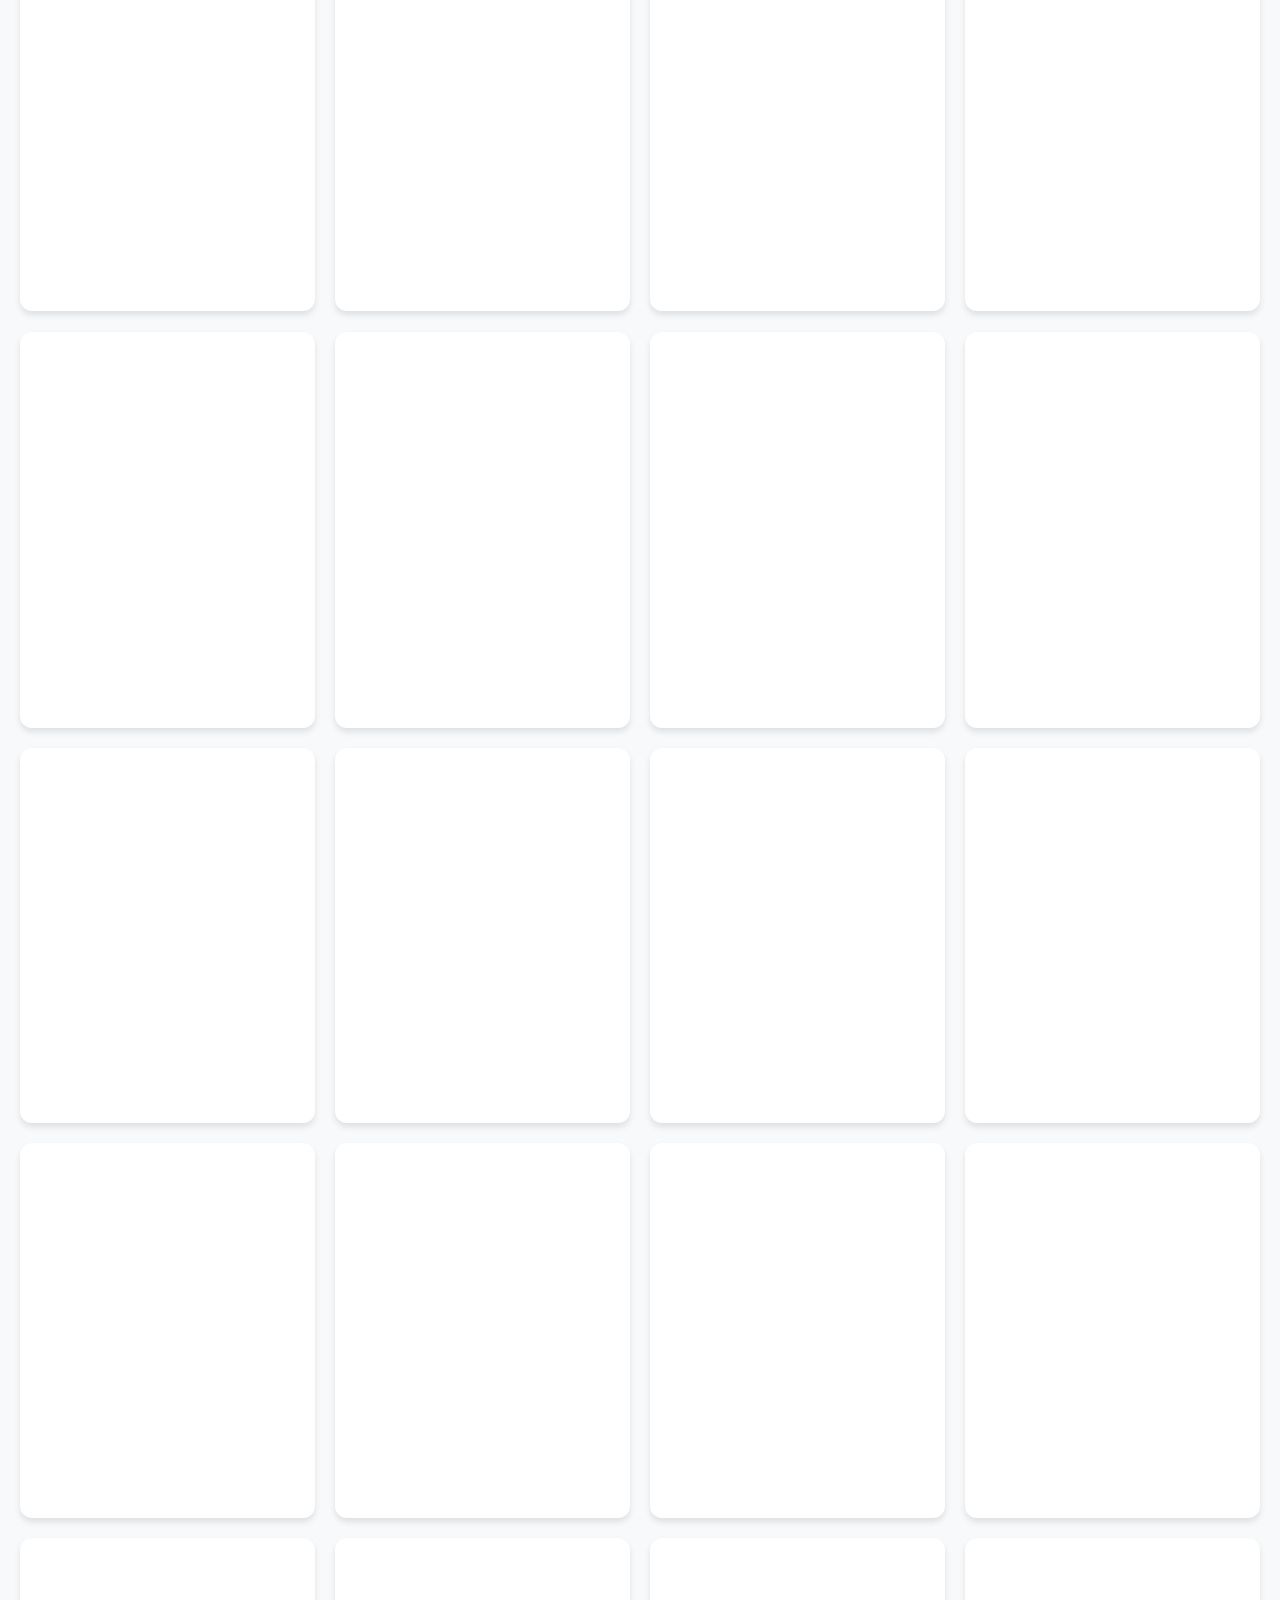
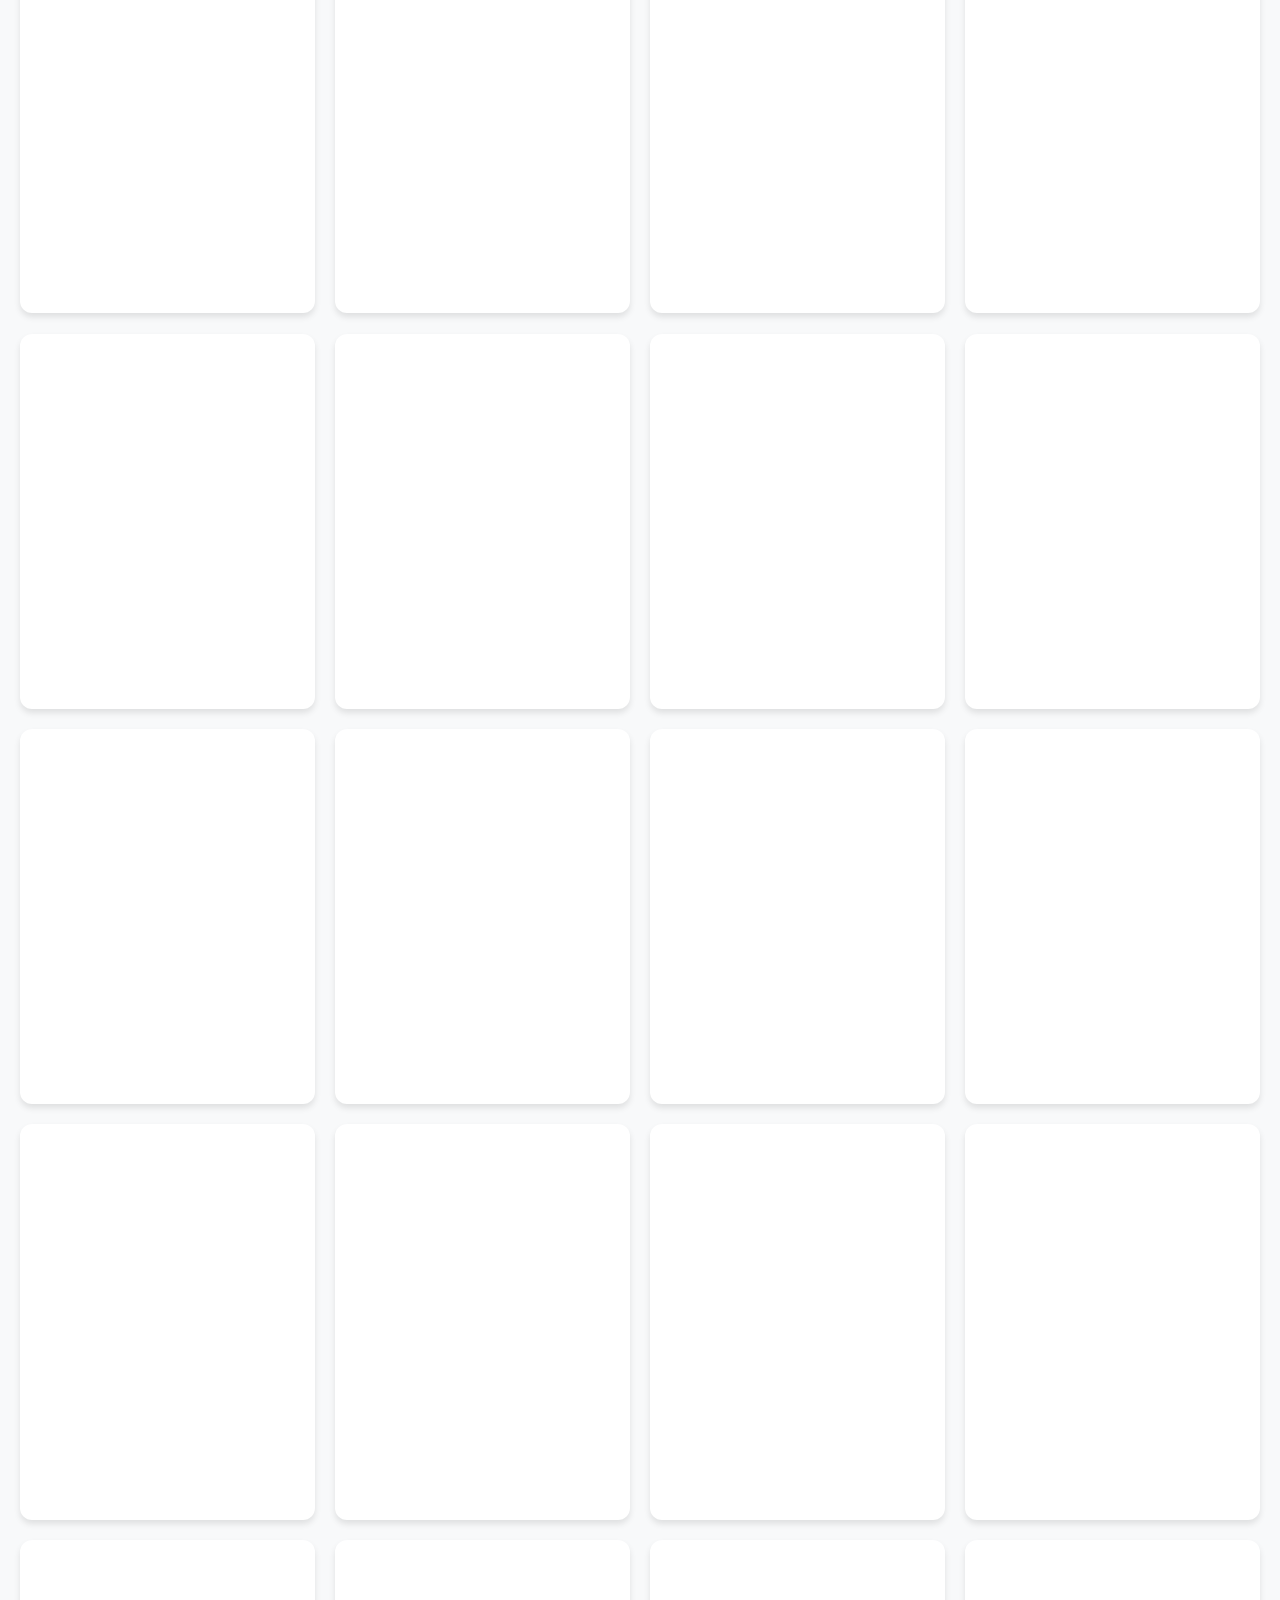
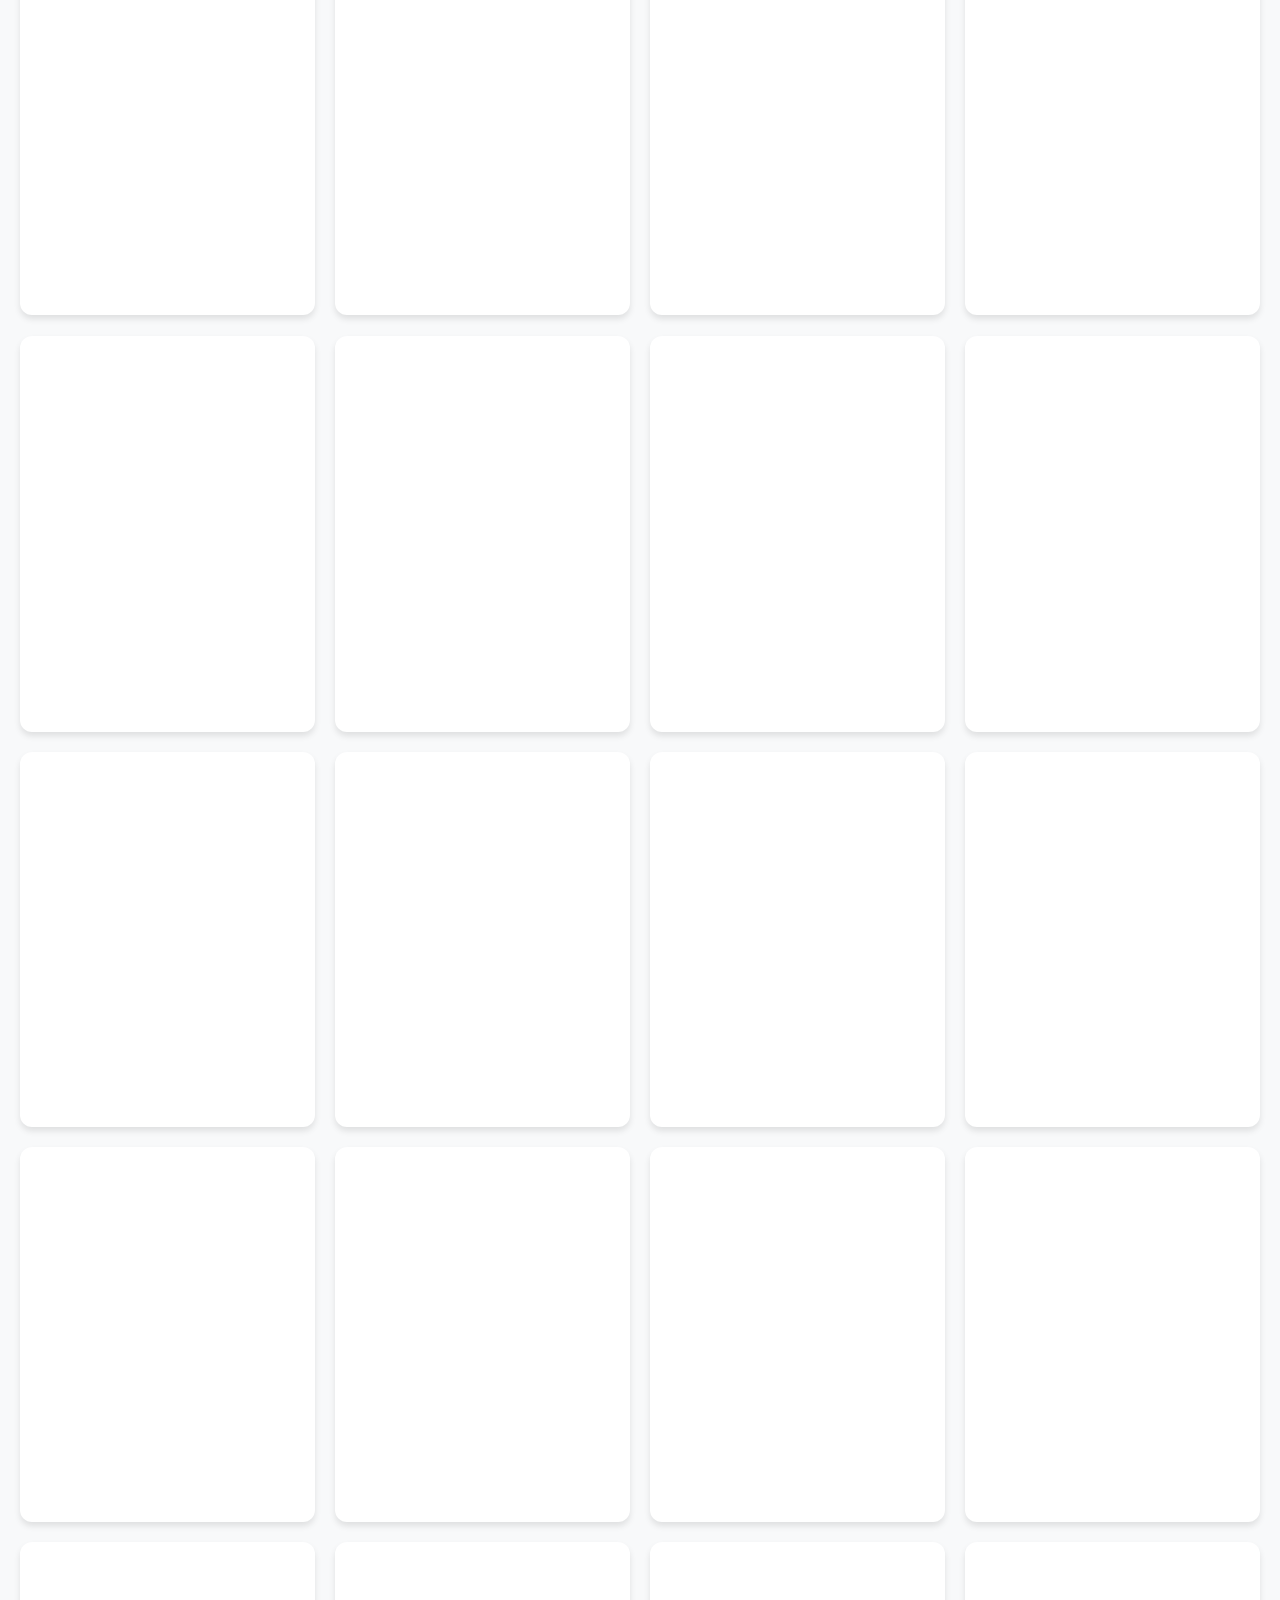
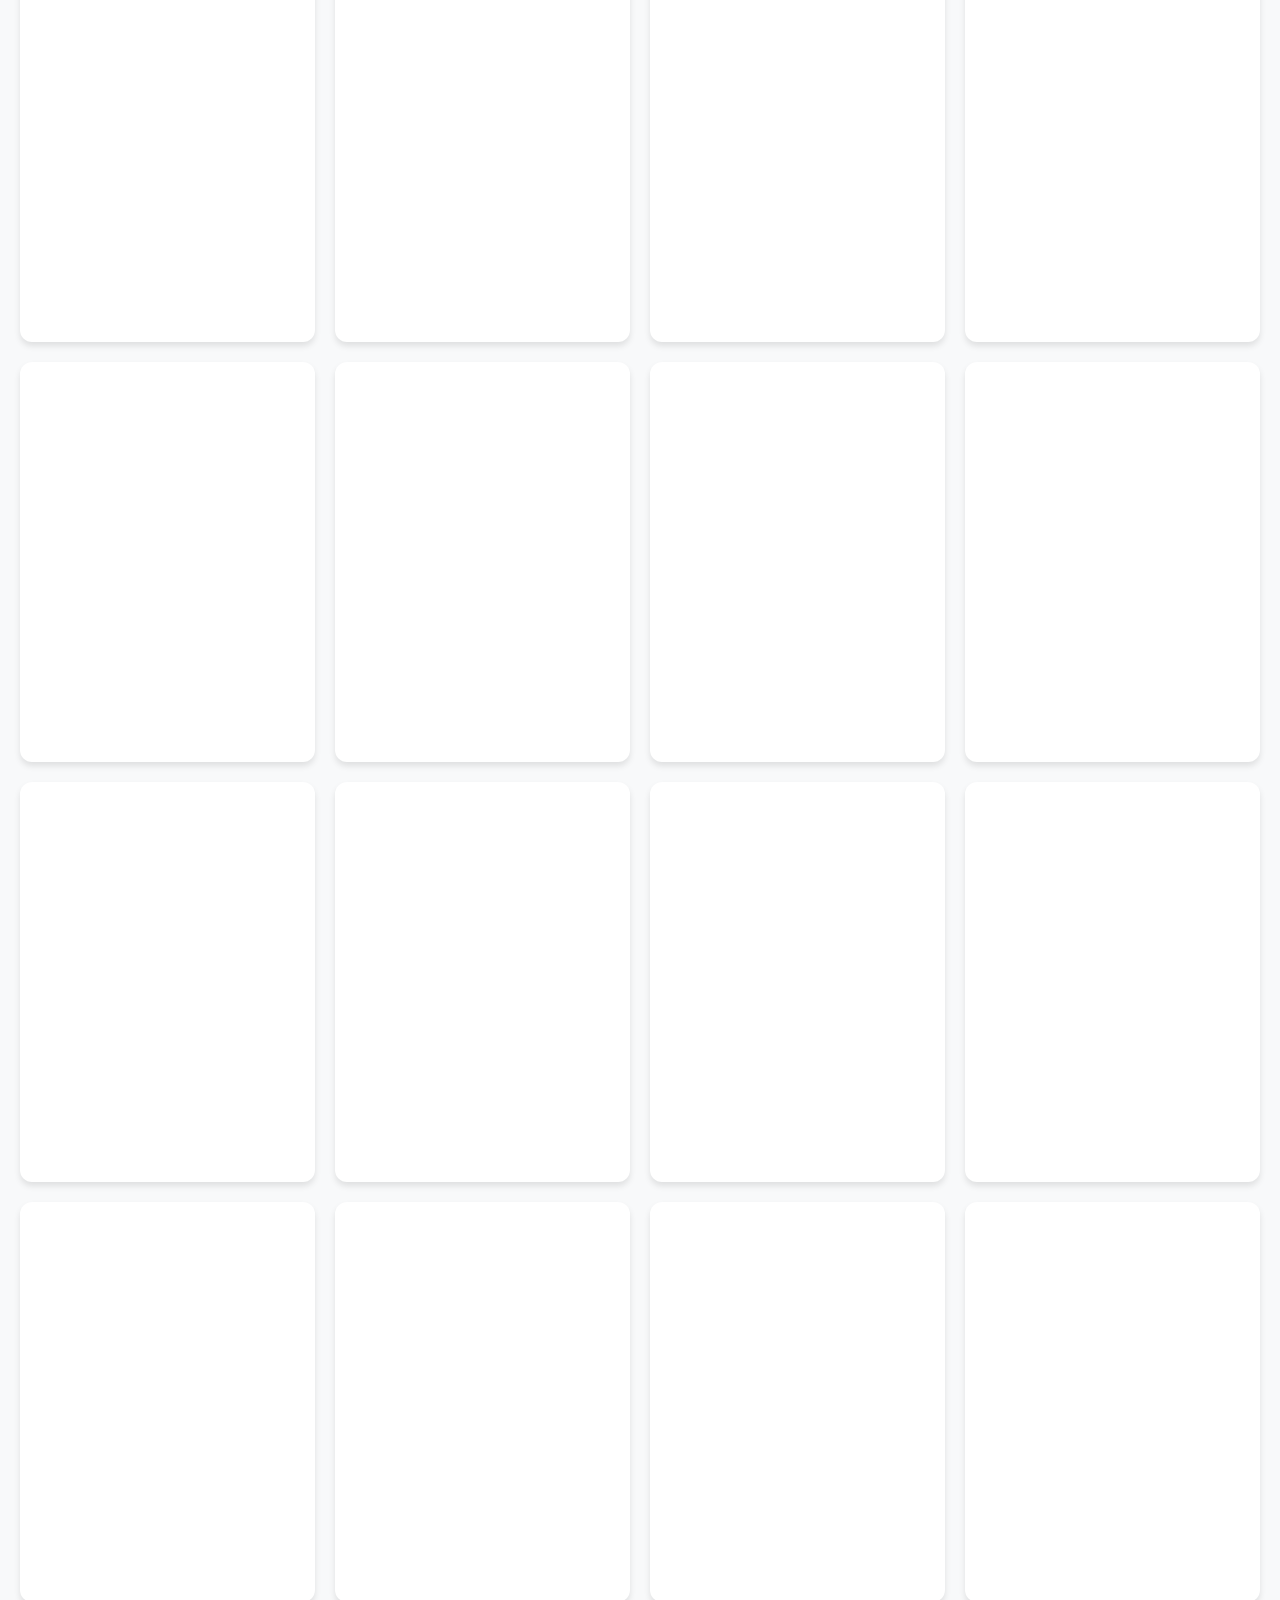
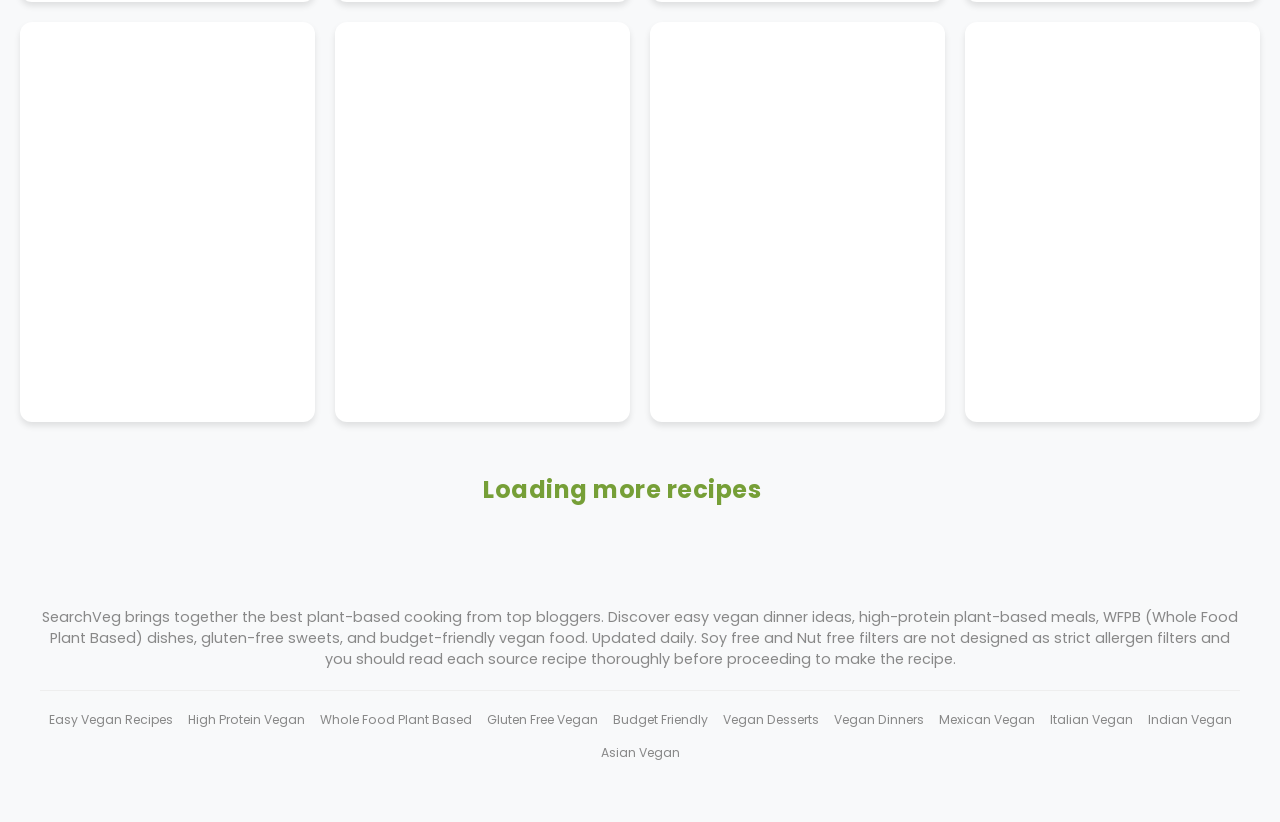
==== commit aafd7938: "Daily recipe & health refresh" ====
--- a/index.html
+++ b/index.html
@@ -272,6 +272,12 @@
                 <h3>Latest Recipes:</h3>
                 <!-- SEO_STATIC_START -->
 
+                <a href="https://vegnews.com/recipes/easy-vegan-maple-herb-glazed-carrots">Easy Vegan Maple-Herb Glazed Carrots (VegNews)</a><br>
+                <a href="https://vegnews.com/recipes/shaved-brussels-sprouts-mustard-sauce">Shaved Brussels Sprouts With Creamy Mustard Sauce (VegNews)</a><br>
+                <a href="https://sweetpotatosoul.com/lexus-tz-picnic/">A Post-Hike Picnic for Two (Sweet Potato Soul)</a><br>
+                <a href="https://vegnews.com/recipes/vegan-cornbread-loaf">Thanksgiving Vegan Cornbread Loaf (VegNews)</a><br>
+                <a href="https://vegnews.com/recipes/plantyous-lentil-shepherds-pie-with-crispy-phyllo">PlantYou's Lentil Shepherd's Pie With Crispy Phyllo (VegNews)</a><br>
+                <a href="https://thefirstmess.com/2026/11/25/caramelized-cabbage-leeks-skillet-with-chickpeas/">Lemony Caramelized Cabbage and Leeks Skillet with Chickpeas (The First Mess)</a><br>
                 <a href="https://www.theconsciousplantkitchen.com/orange-cake/">Orange Cake (4 Ingredients, No Eggs, No Dairy) (The Conscious Plant Kitchen)</a><br>
                 <a href="https://steamyvegan.com/red-lentil-dal/">Red Lentil Dal (One Pot!) (Steamy Vegan)</a><br>
                 <a href="https://www.noracooks.com/shaved-brussels-sprouts-salad/">Shaved Brussels Sprout Salad with Orange Vinaigrette (Nora Cooks)</a><br>
@@ -326,12 +332,6 @@
                 <a href="https://www.gretchensveganbakery.com/vegan-truffles/">How to Make Vegan Truffles (Gretchen's Vegan Bakery)</a><br>
                 <a href="https://vegnews.com/recipes/vegan-stuffed-squash-roast">Stuffed Squash Vegan Roast With Cranberry-Orange Sauce (VegNews)</a><br>
                 <a href="https://vegnews.com/recipes/vegan-cheesy-garlic-potatoes-broccoli">Easy Vegan Cheesy Garlic Potatoes and Broccoli (VegNews)</a><br>
-                <a href="https://vegnews.com/recipes/vegan-poblano-cornbread">Vegan Poblano Cornbread (VegNews)</a><br>
-                <a href="https://jessicainthekitchen.com/cacio-e-pepe-beans/">Cacio e Pepe Beans (Jessica in the Kitchen)</a><br>
-                <a href="https://healthylittlevittles.com/pecan-pie-date-cookie-bars/">Pecan Pie Date Cookie Bars (Healthy Little Vittles)</a><br>
-                <a href="https://holisticchefacademy.com/tom-aikens-fermentation-training/">Tom Aikens Fermentation Training (Holistic Chef Academy)</a><br>
-                <a href="https://elavegan.com/hot-dog-buns/">Gluten-Free Hot Dog Buns (Vegan, Yeast-Free) (Elavegan)</a><br>
-                <a href="https://frommybowl.com/easy-vegan-baked-ziti/?utm_source=rss&utm_medium=rss&utm_campaign=easy-vegan-baked-ziti">Easy Vegan Baked Ziti with Melty Cheese Sauce (From My Bowl)</a><br>
                 <!-- SEO_STATIC_END -->
             </div>
         </div>
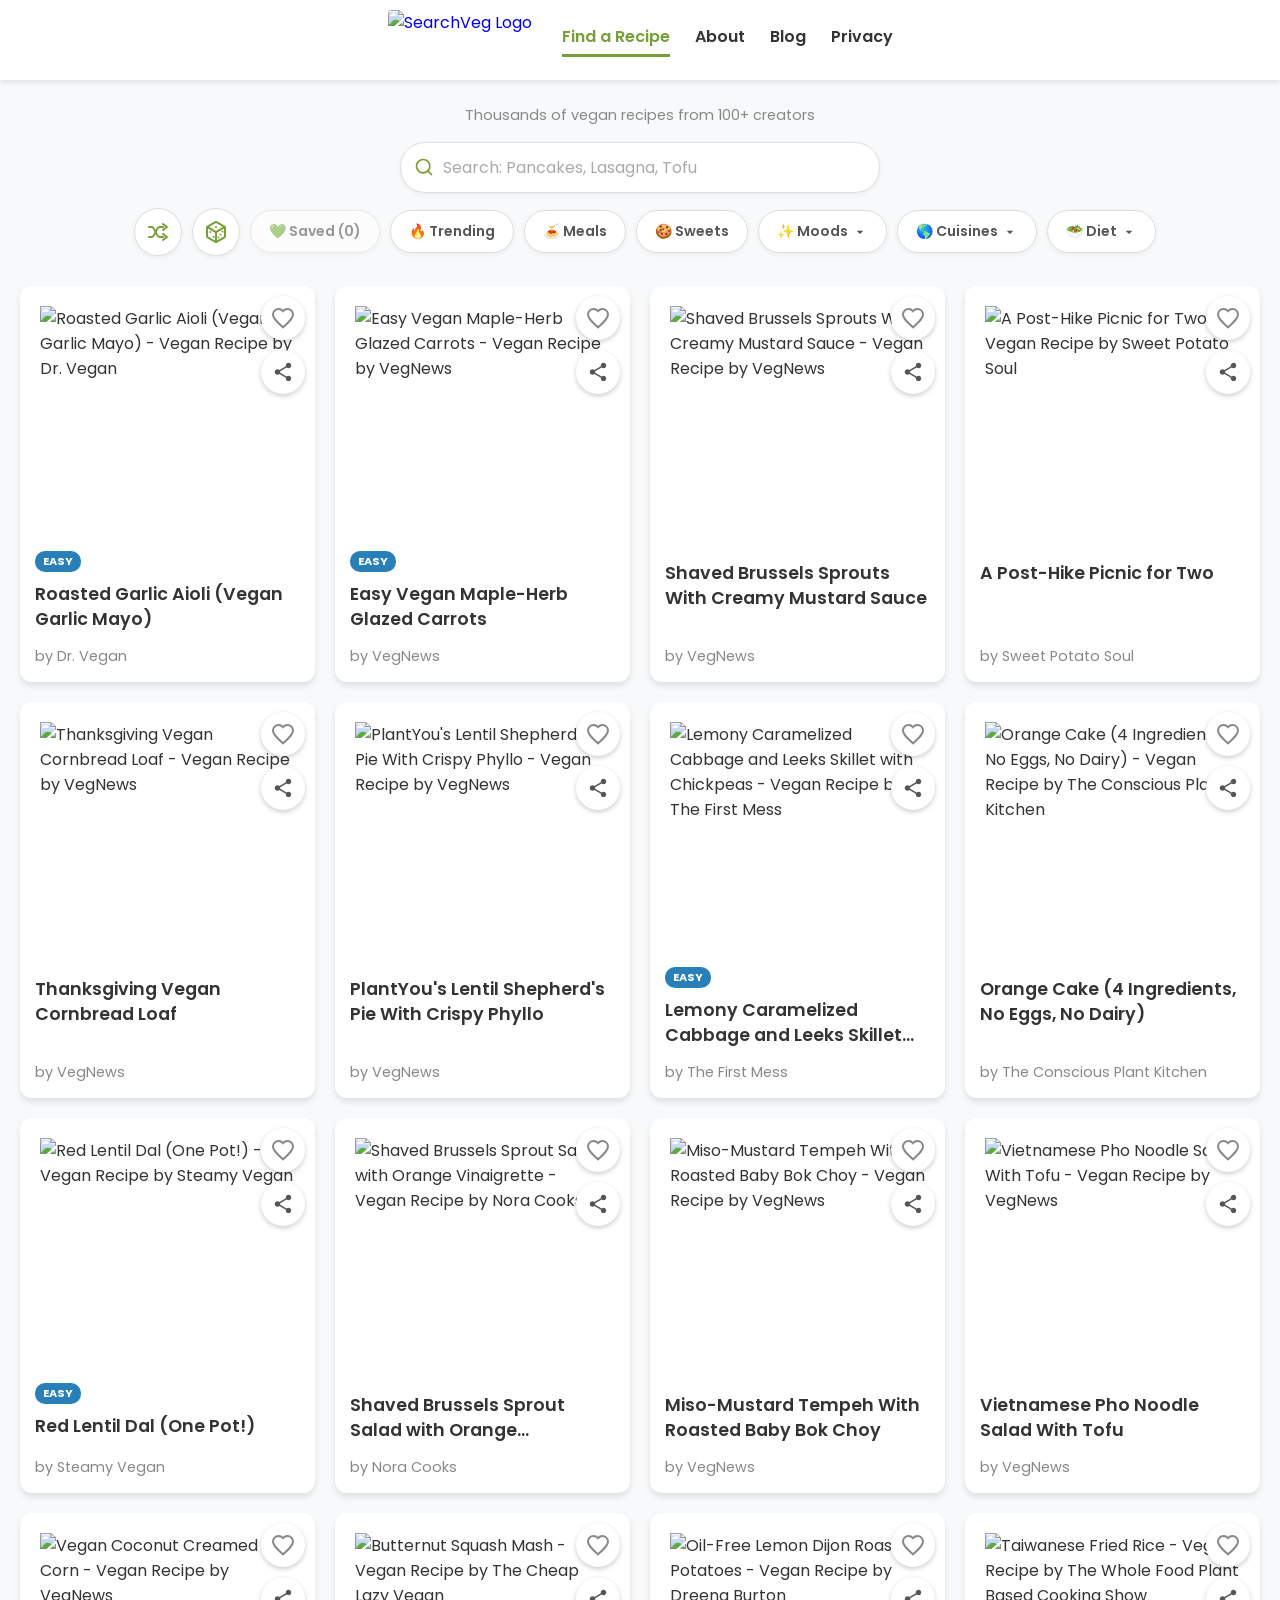
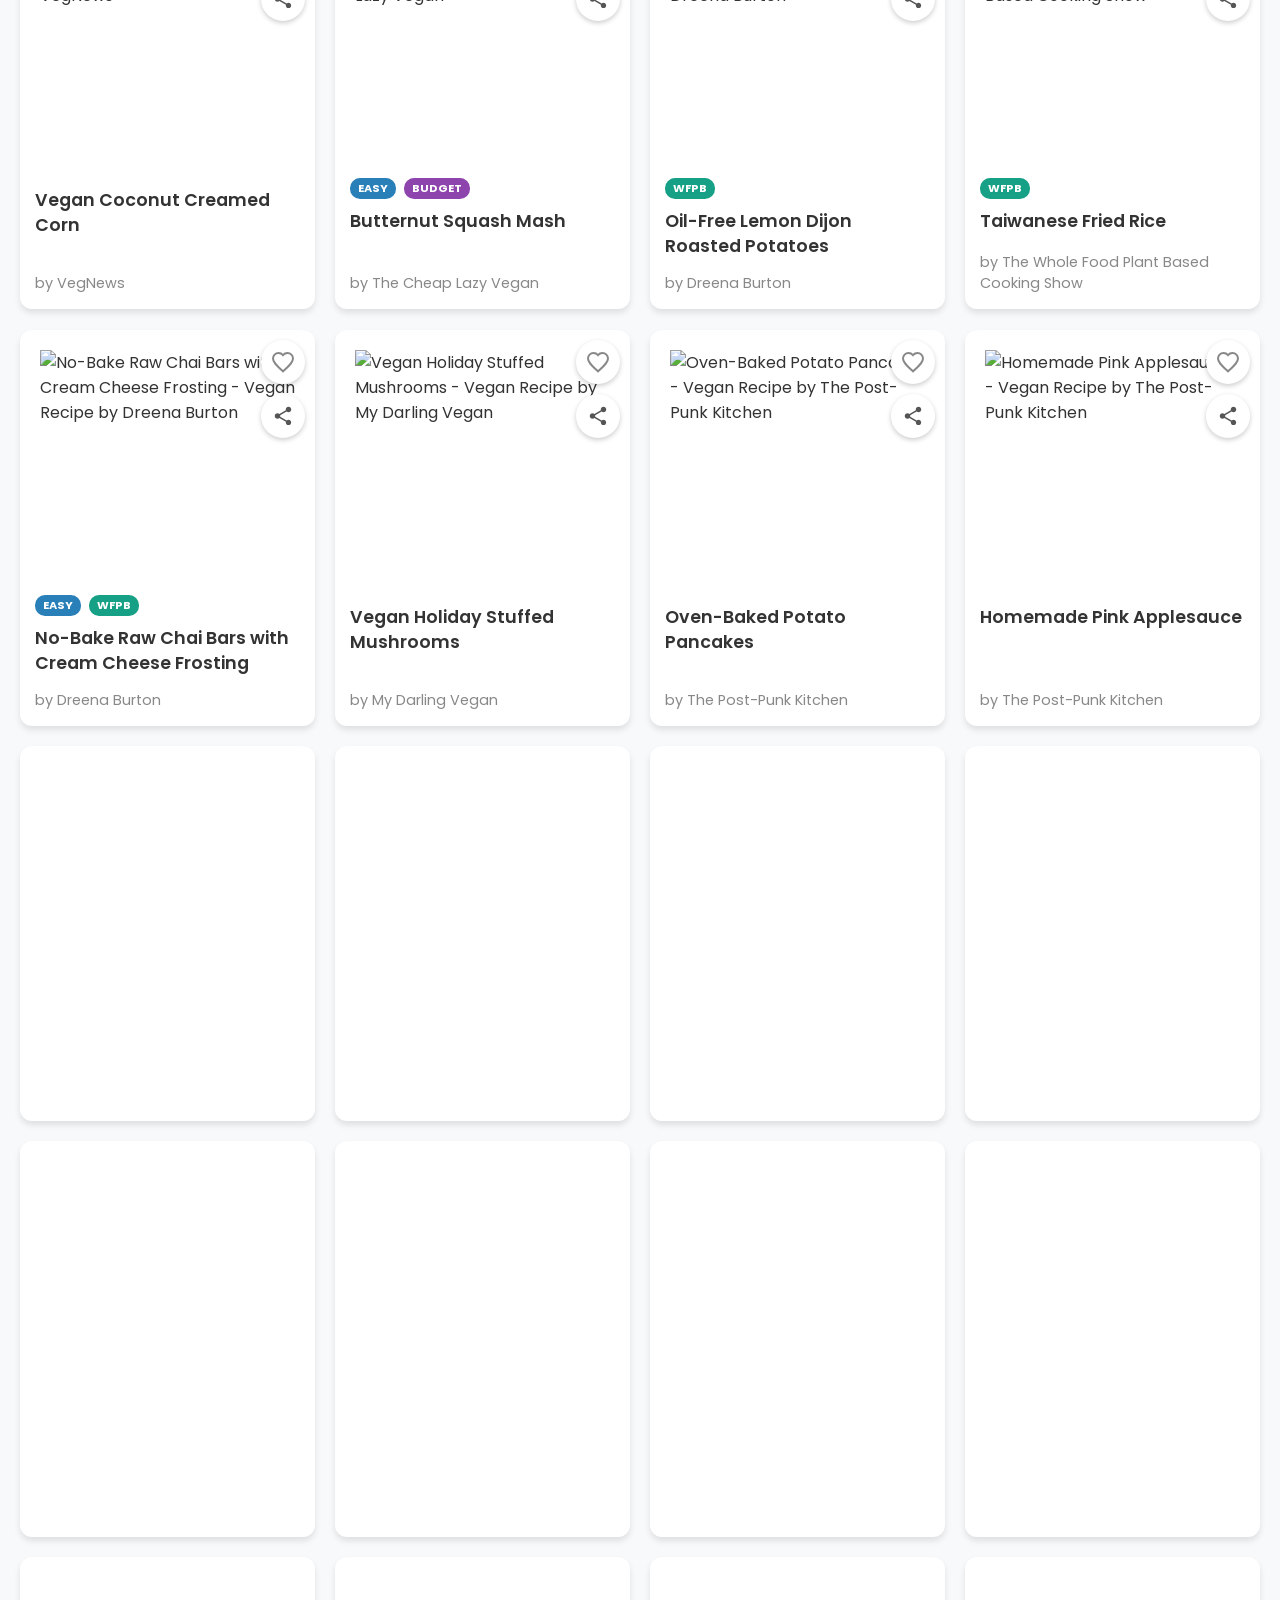
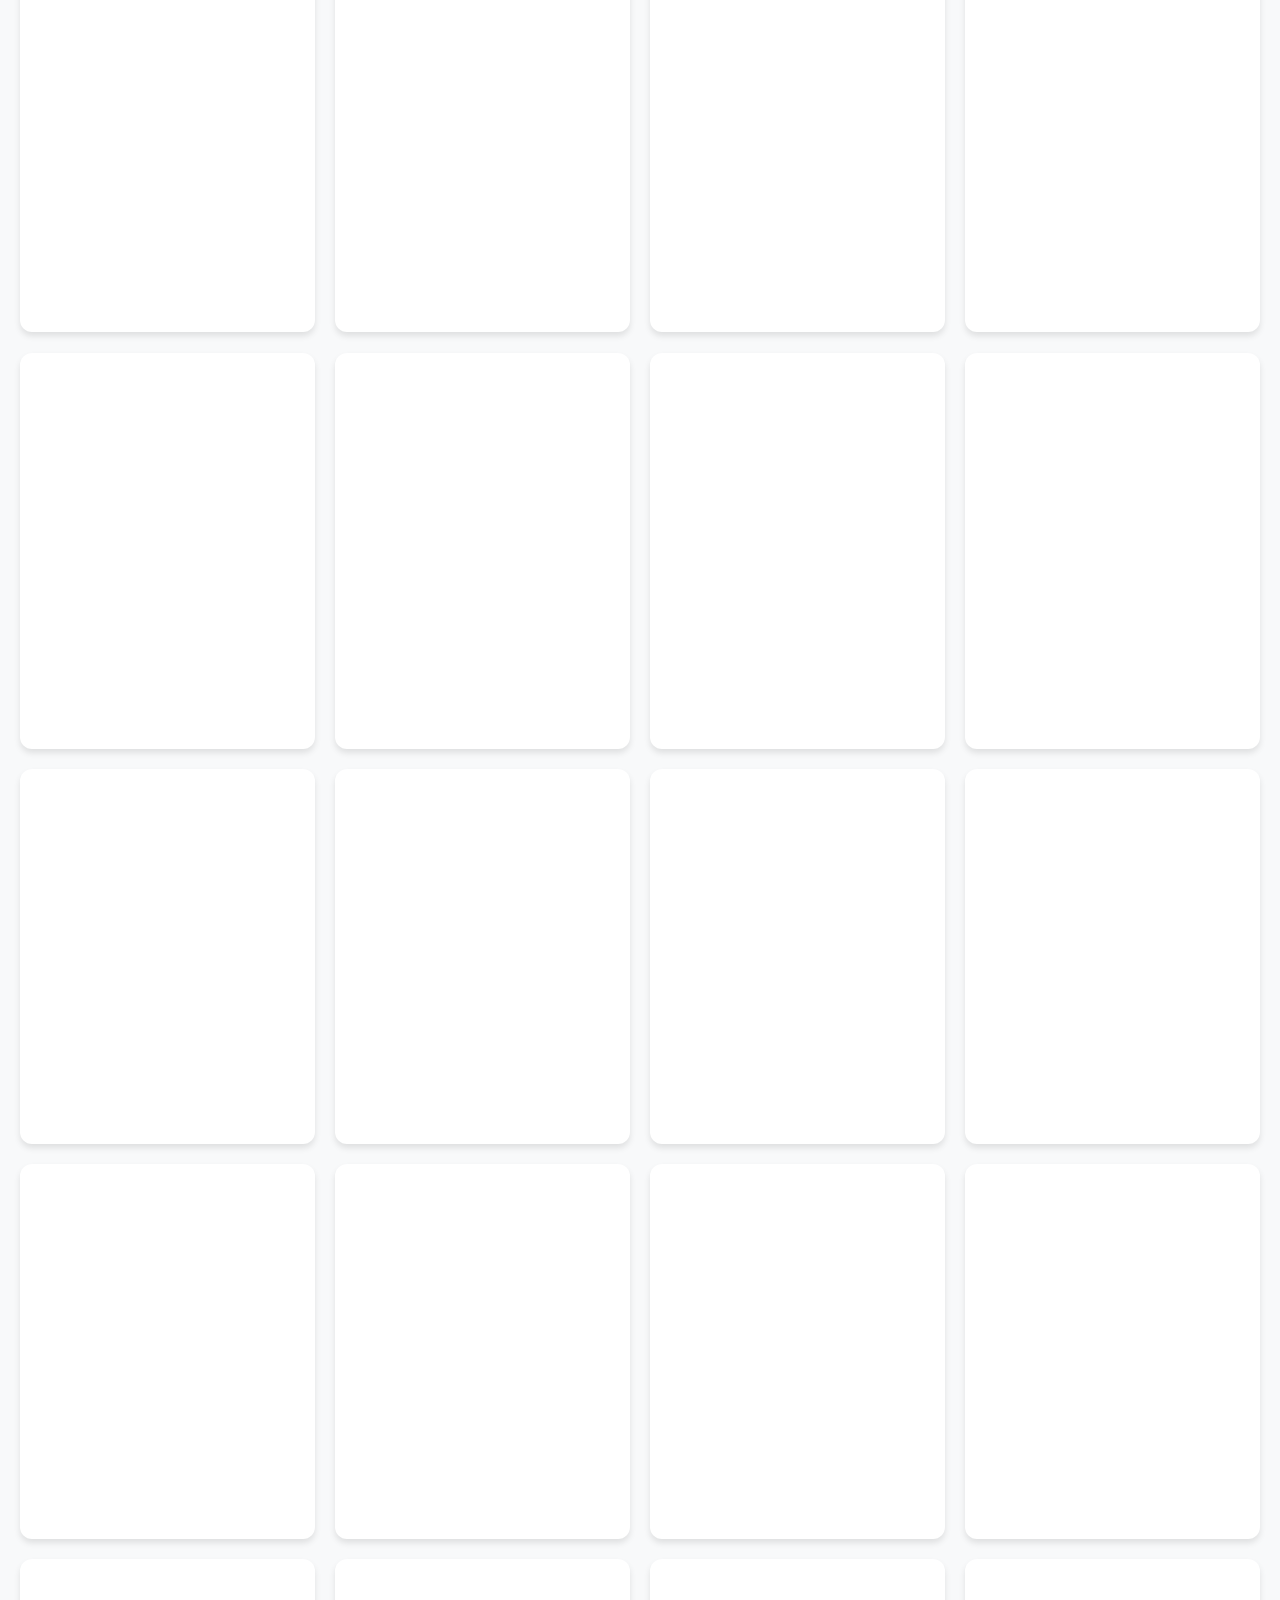
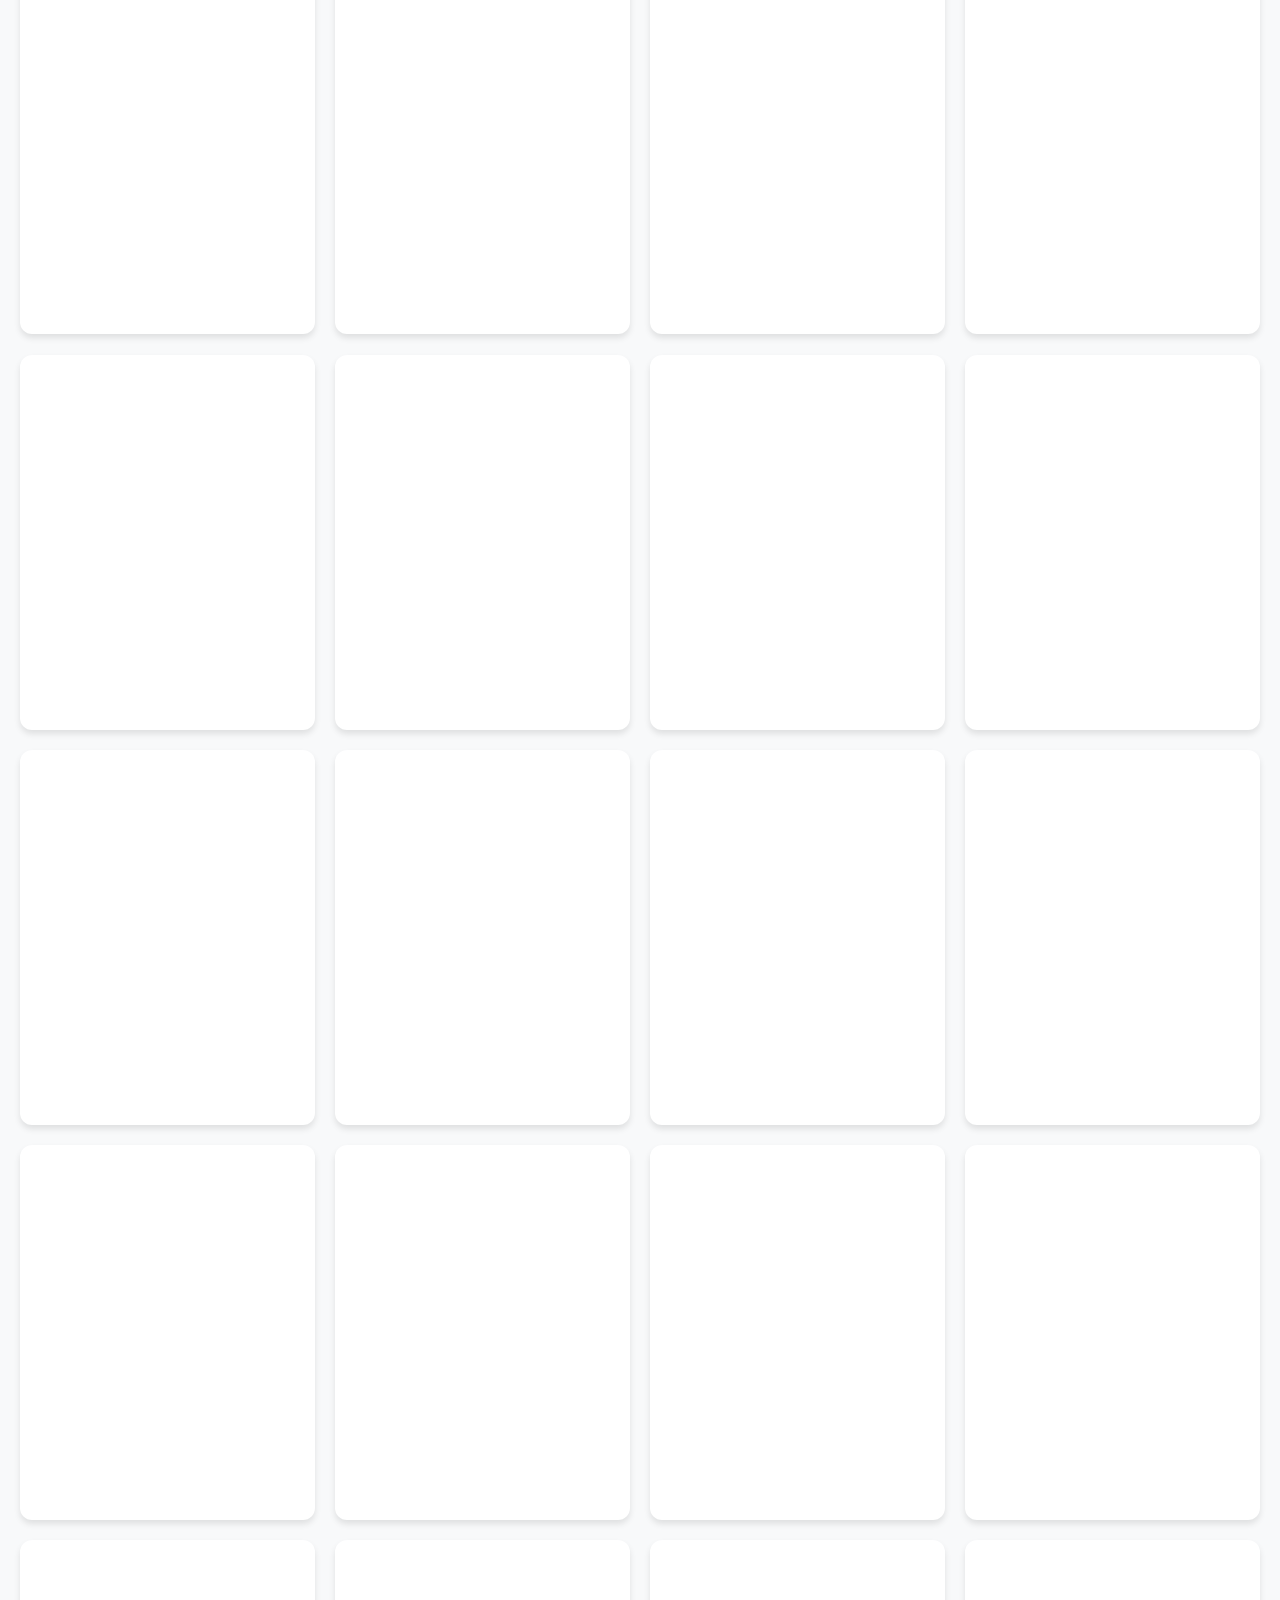
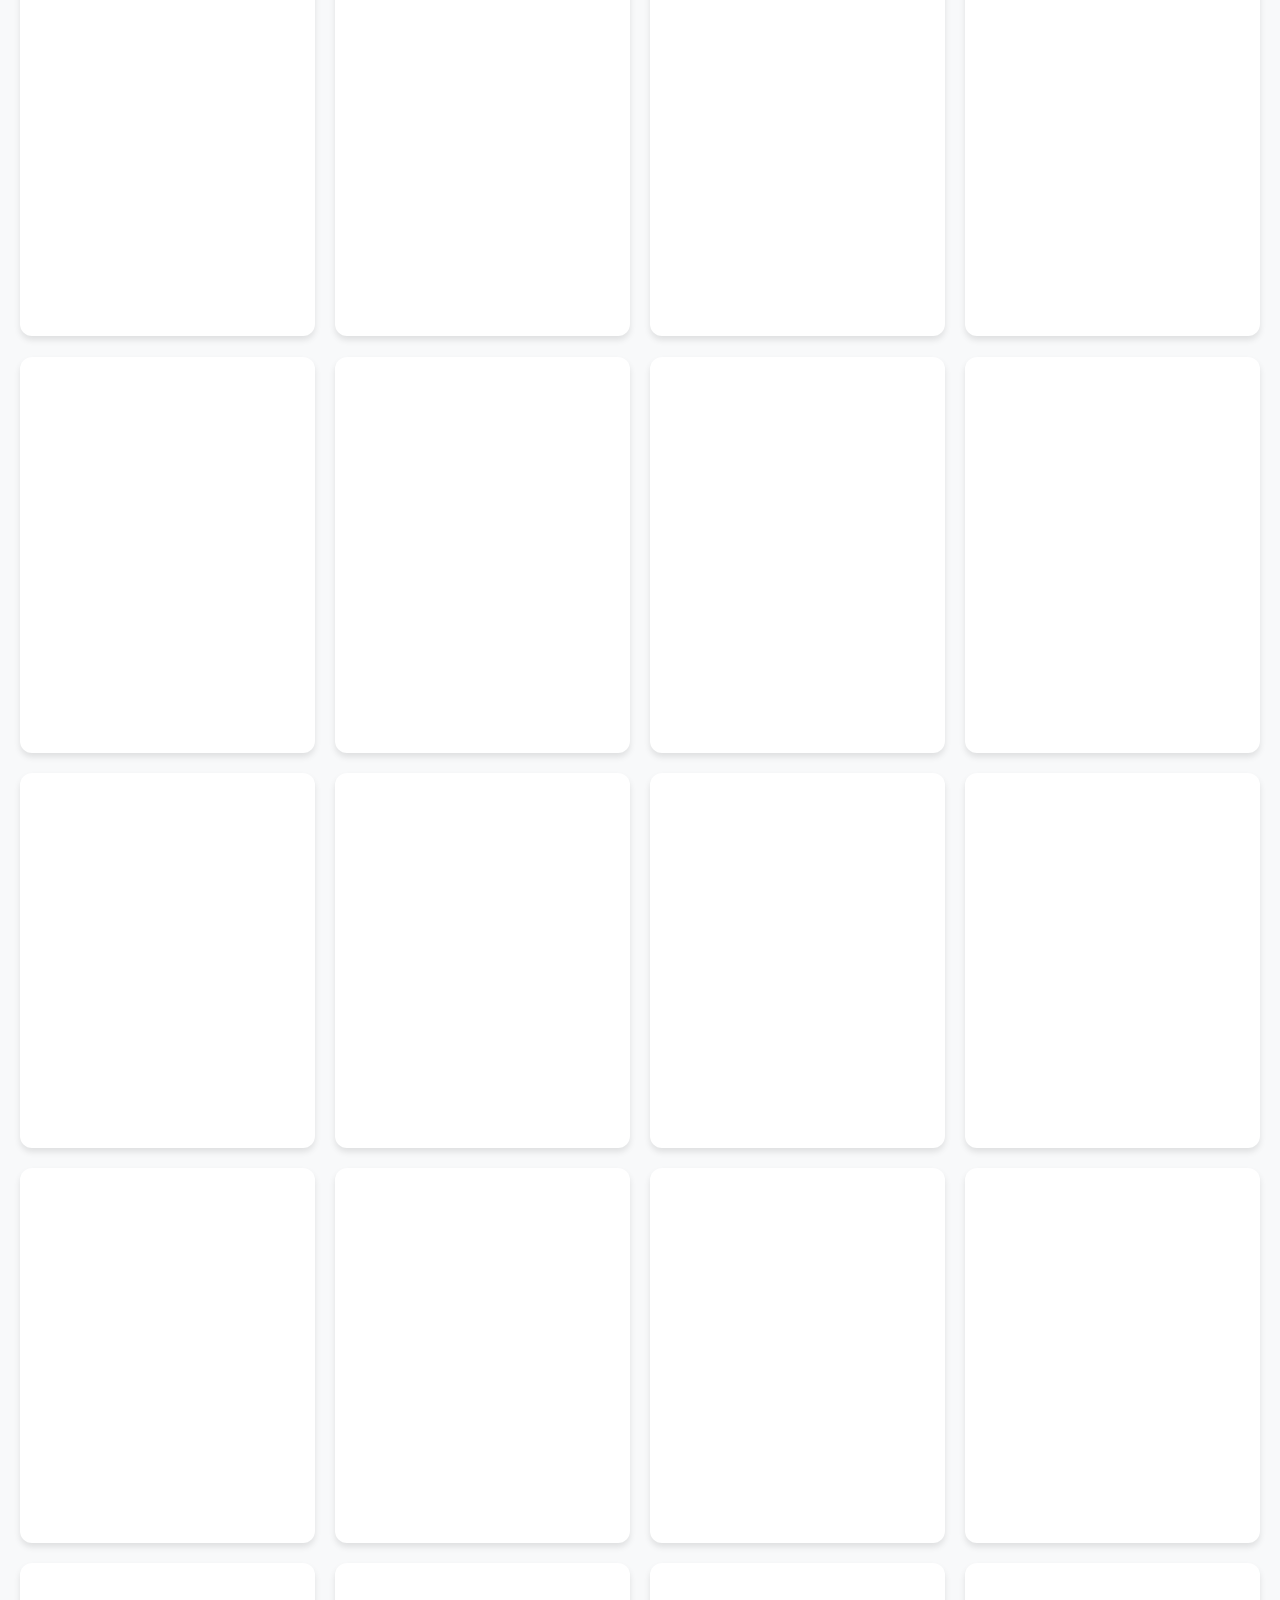
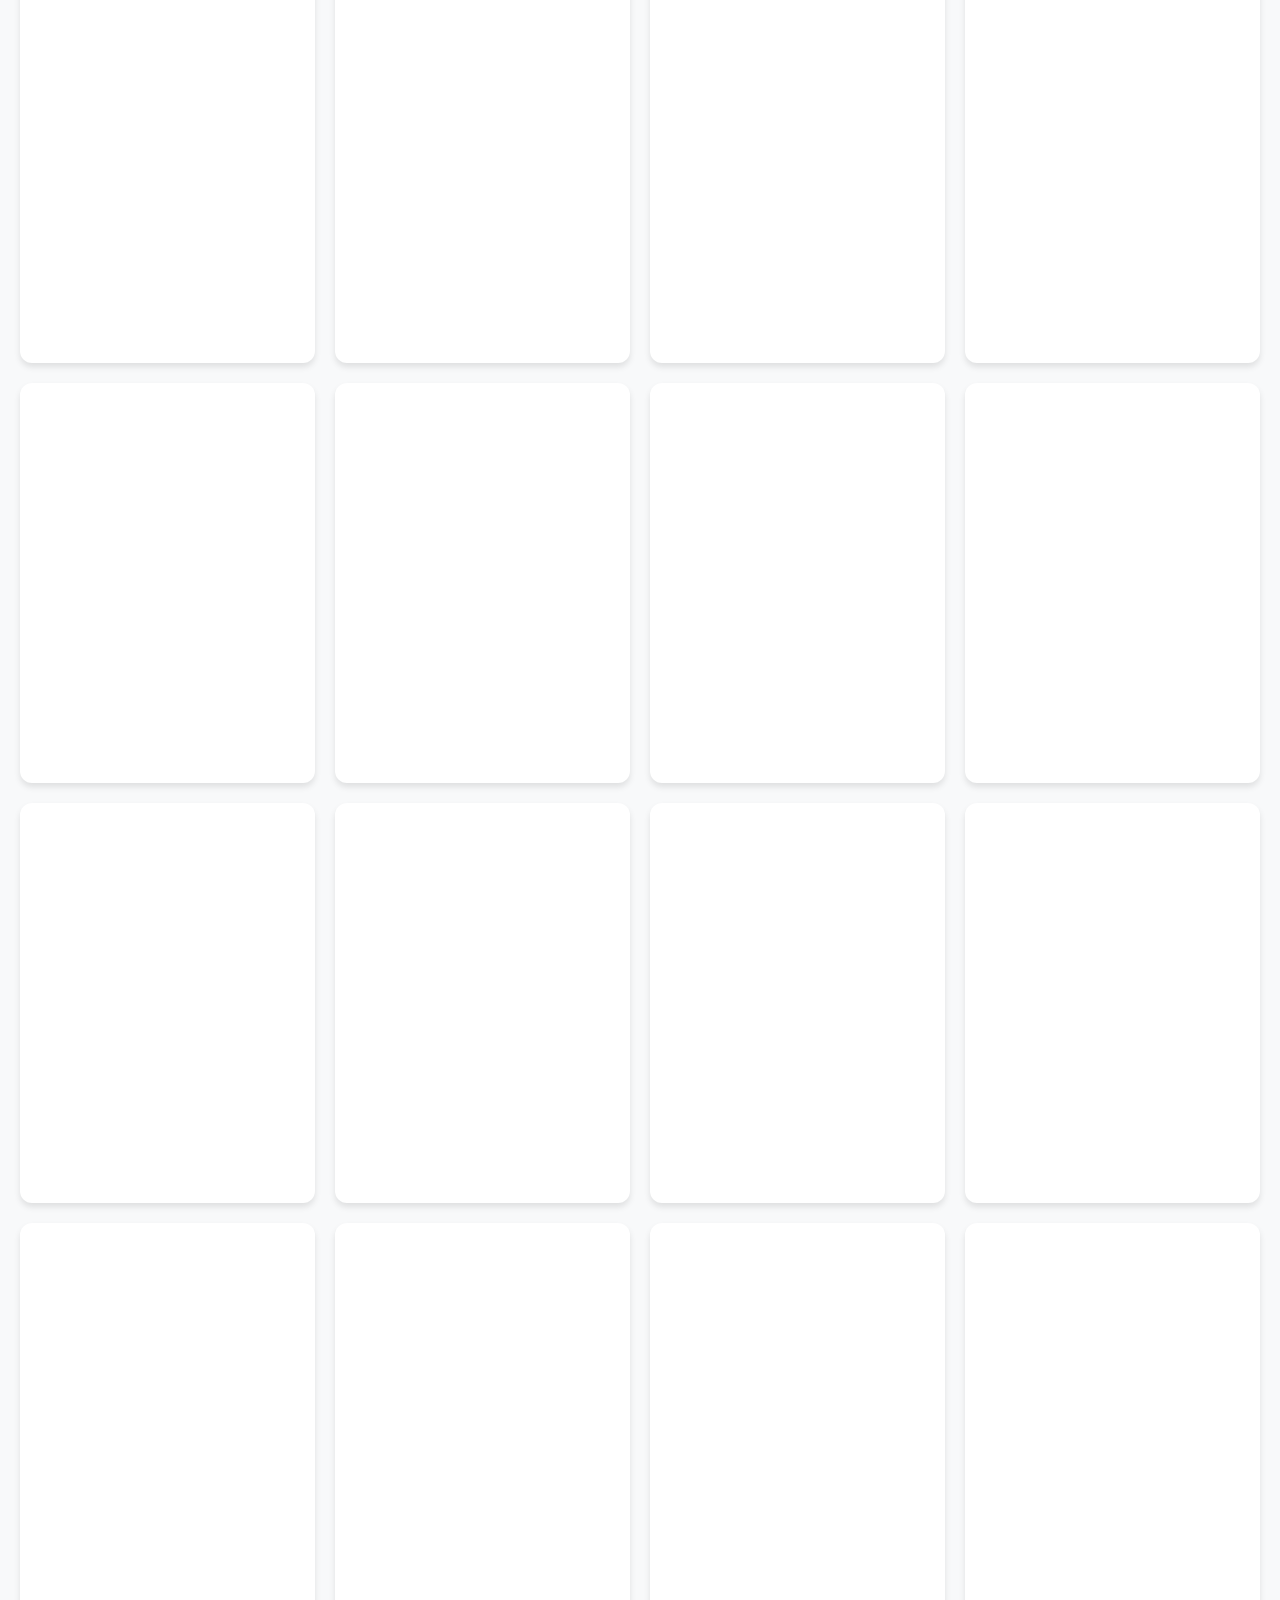
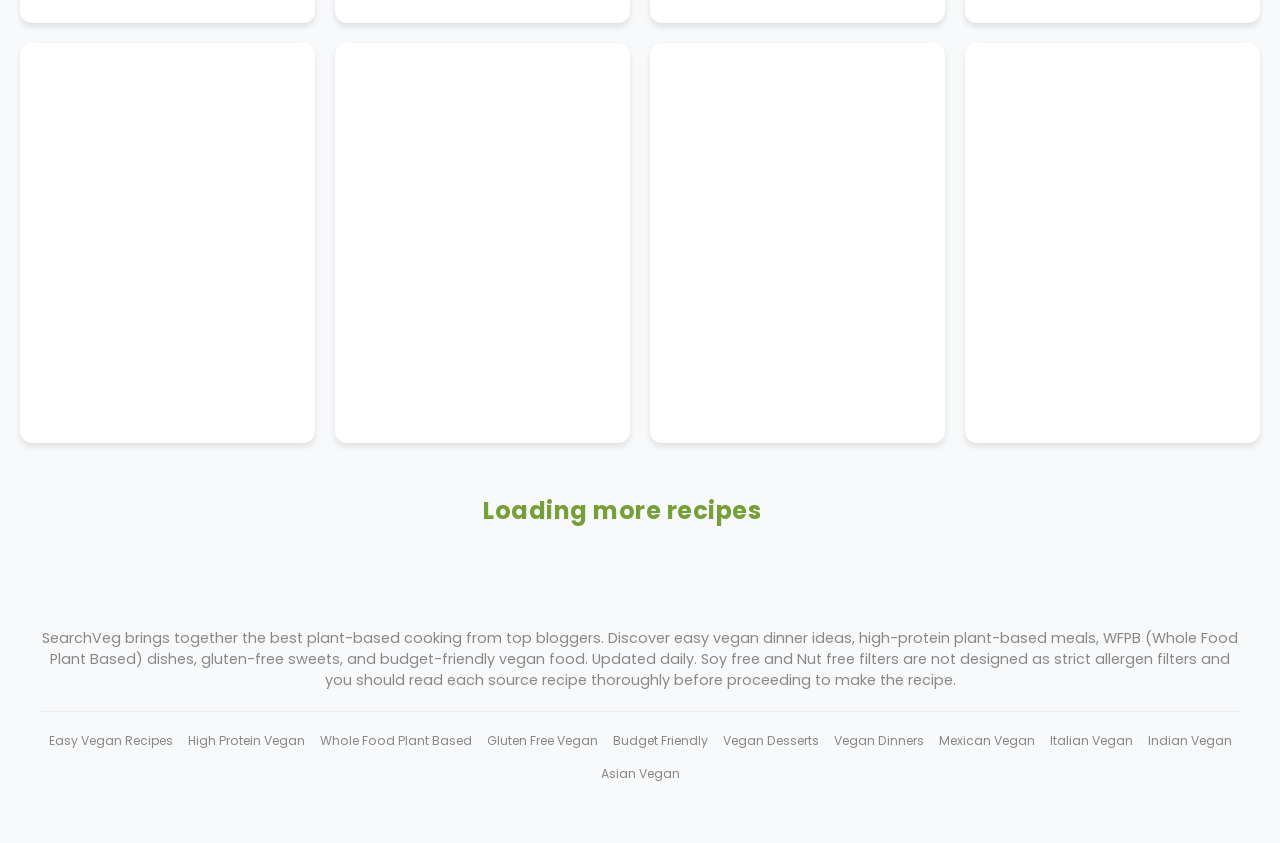
==== commit 06a21e5a: "Daily recipe & health refresh" ====
--- a/index.html
+++ b/index.html
@@ -272,6 +272,7 @@
                 <h3>Latest Recipes:</h3>
                 <!-- SEO_STATIC_START -->
 
+                <a href="https://drveganblog.com/roasted-garlic-aioli/">Roasted Garlic Aioli (Vegan Garlic Mayo) (Dr. Vegan)</a><br>
                 <a href="https://vegnews.com/recipes/easy-vegan-maple-herb-glazed-carrots">Easy Vegan Maple-Herb Glazed Carrots (VegNews)</a><br>
                 <a href="https://vegnews.com/recipes/shaved-brussels-sprouts-mustard-sauce">Shaved Brussels Sprouts With Creamy Mustard Sauce (VegNews)</a><br>
                 <a href="https://sweetpotatosoul.com/lexus-tz-picnic/">A Post-Hike Picnic for Two (Sweet Potato Soul)</a><br>
@@ -331,7 +332,6 @@
                 <a href="https://www.veganricha.com/favorite-vegan-thanksgiving-recipes/">25 Favorite Vegan Thanksgiving Recipes: Appetizers to Desserts (Vegan Richa)</a><br>
                 <a href="https://www.gretchensveganbakery.com/vegan-truffles/">How to Make Vegan Truffles (Gretchen's Vegan Bakery)</a><br>
                 <a href="https://vegnews.com/recipes/vegan-stuffed-squash-roast">Stuffed Squash Vegan Roast With Cranberry-Orange Sauce (VegNews)</a><br>
-                <a href="https://vegnews.com/recipes/vegan-cheesy-garlic-potatoes-broccoli">Easy Vegan Cheesy Garlic Potatoes and Broccoli (VegNews)</a><br>
                 <!-- SEO_STATIC_END -->
             </div>
         </div>
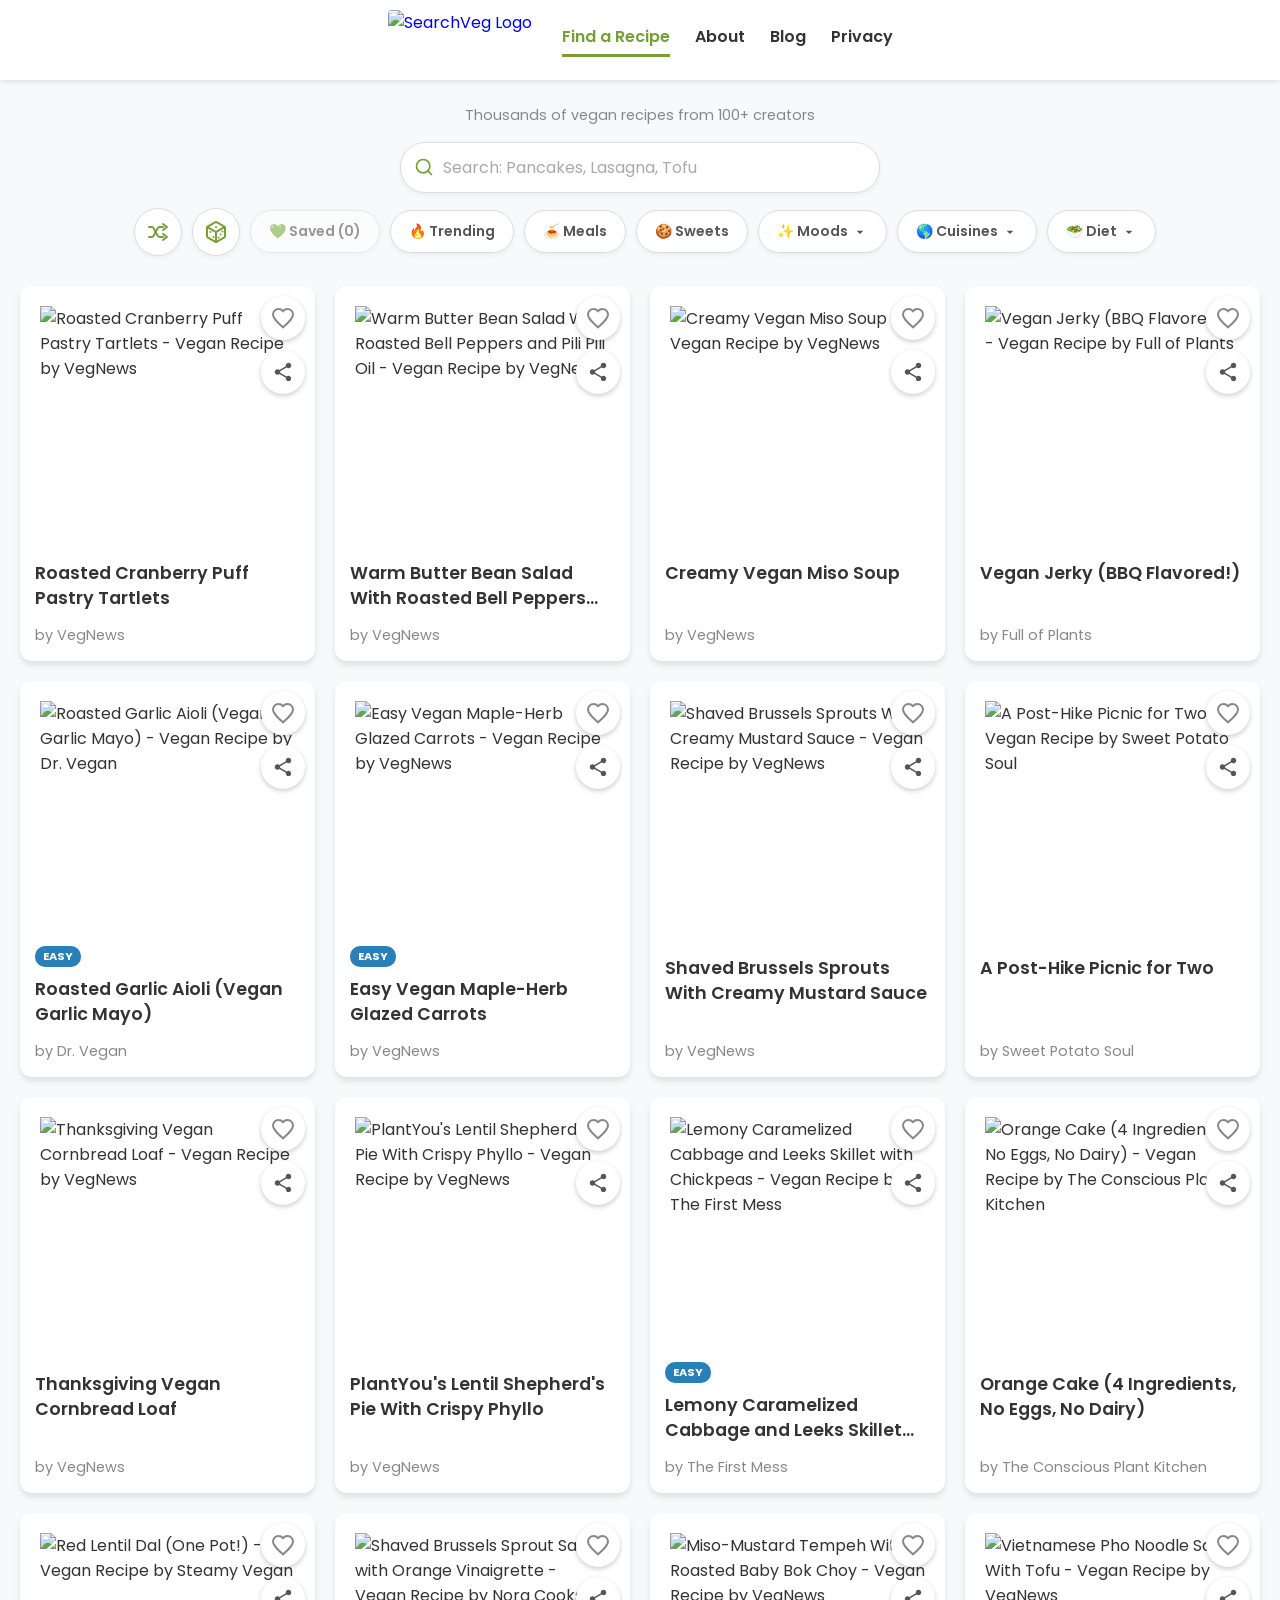
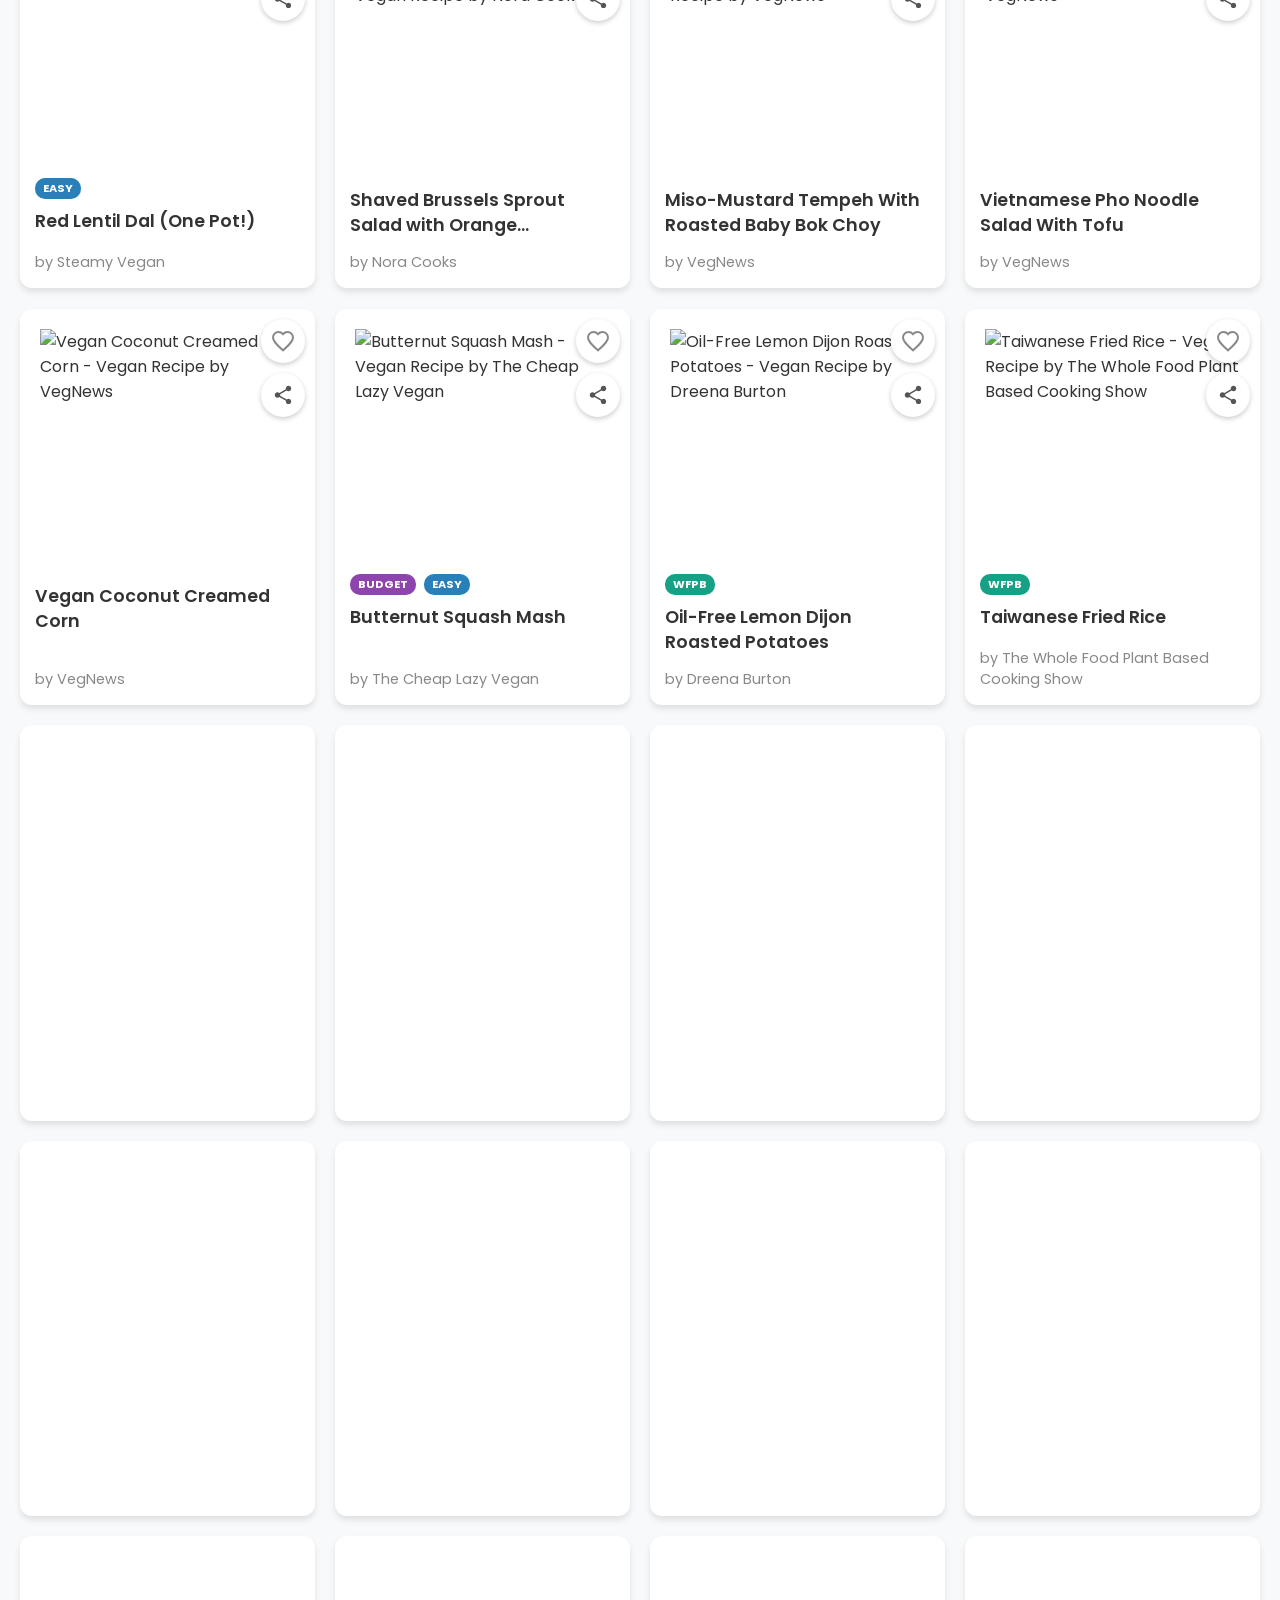
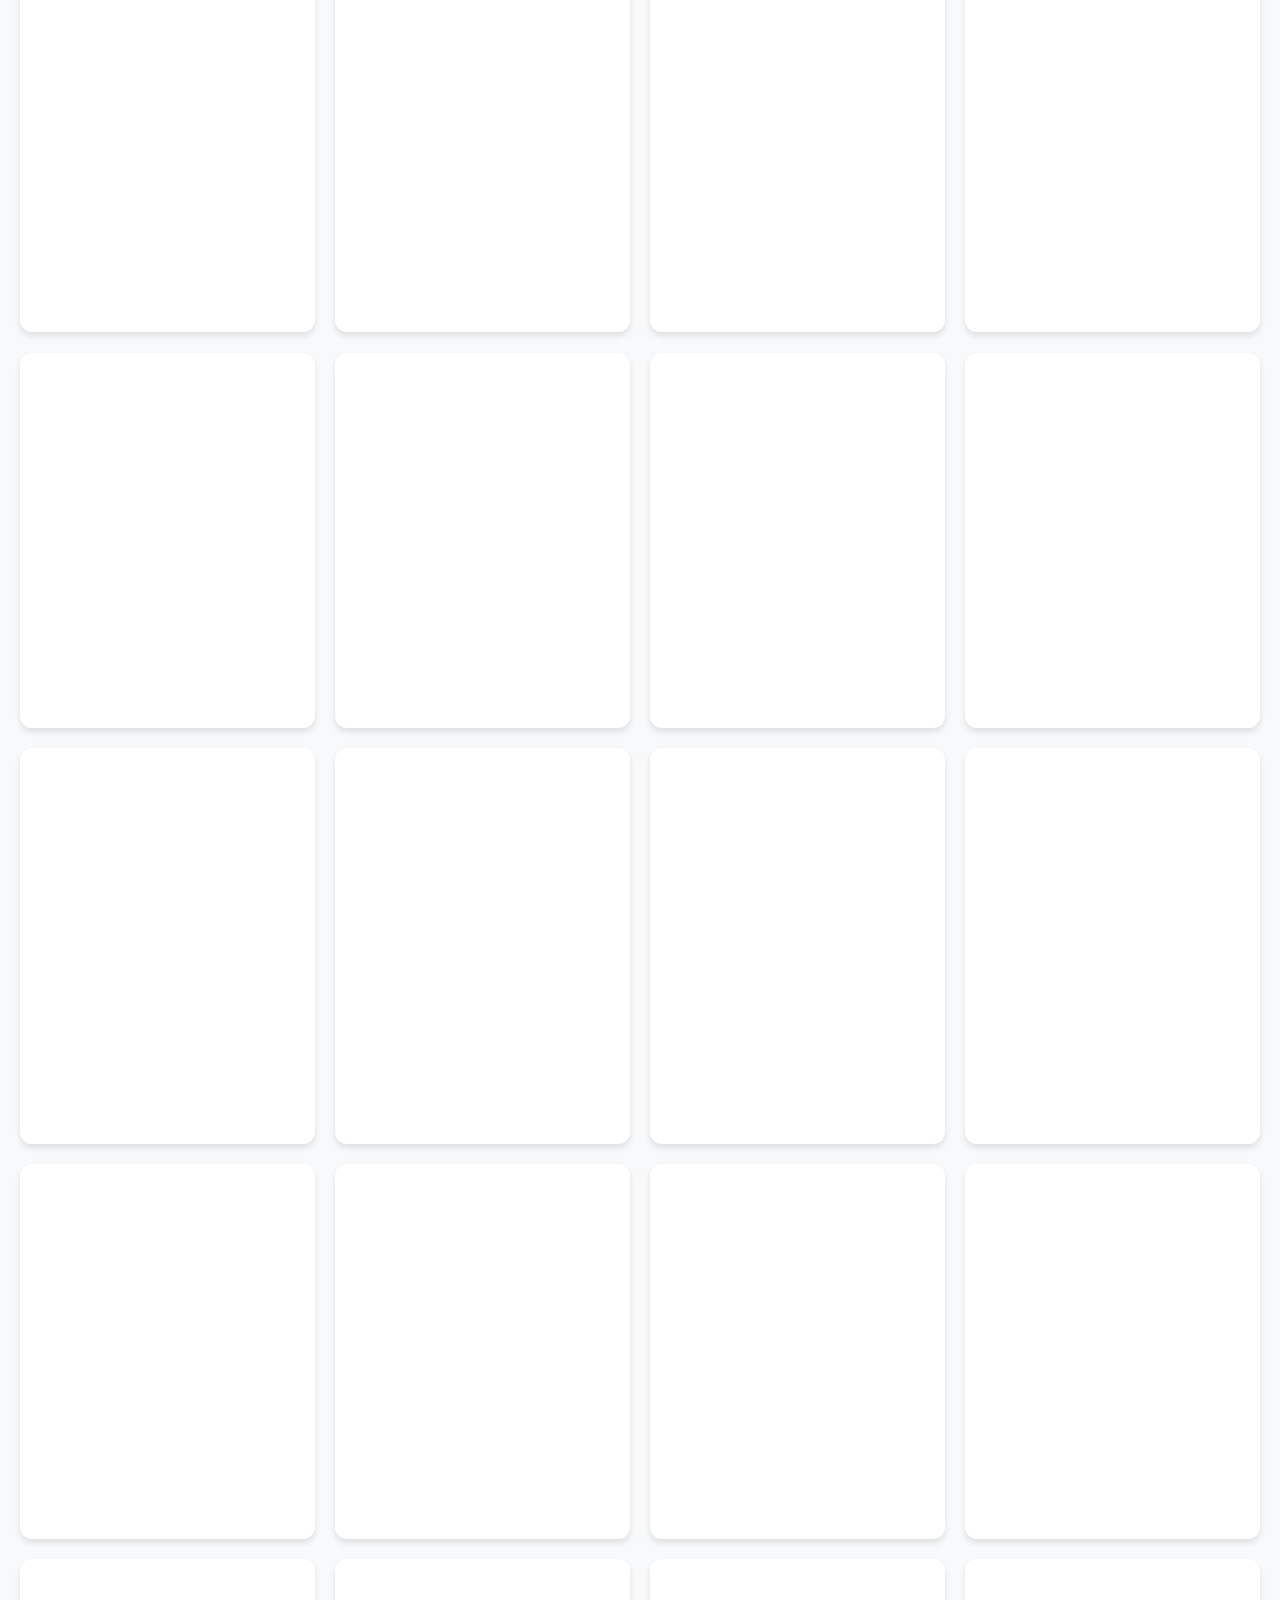
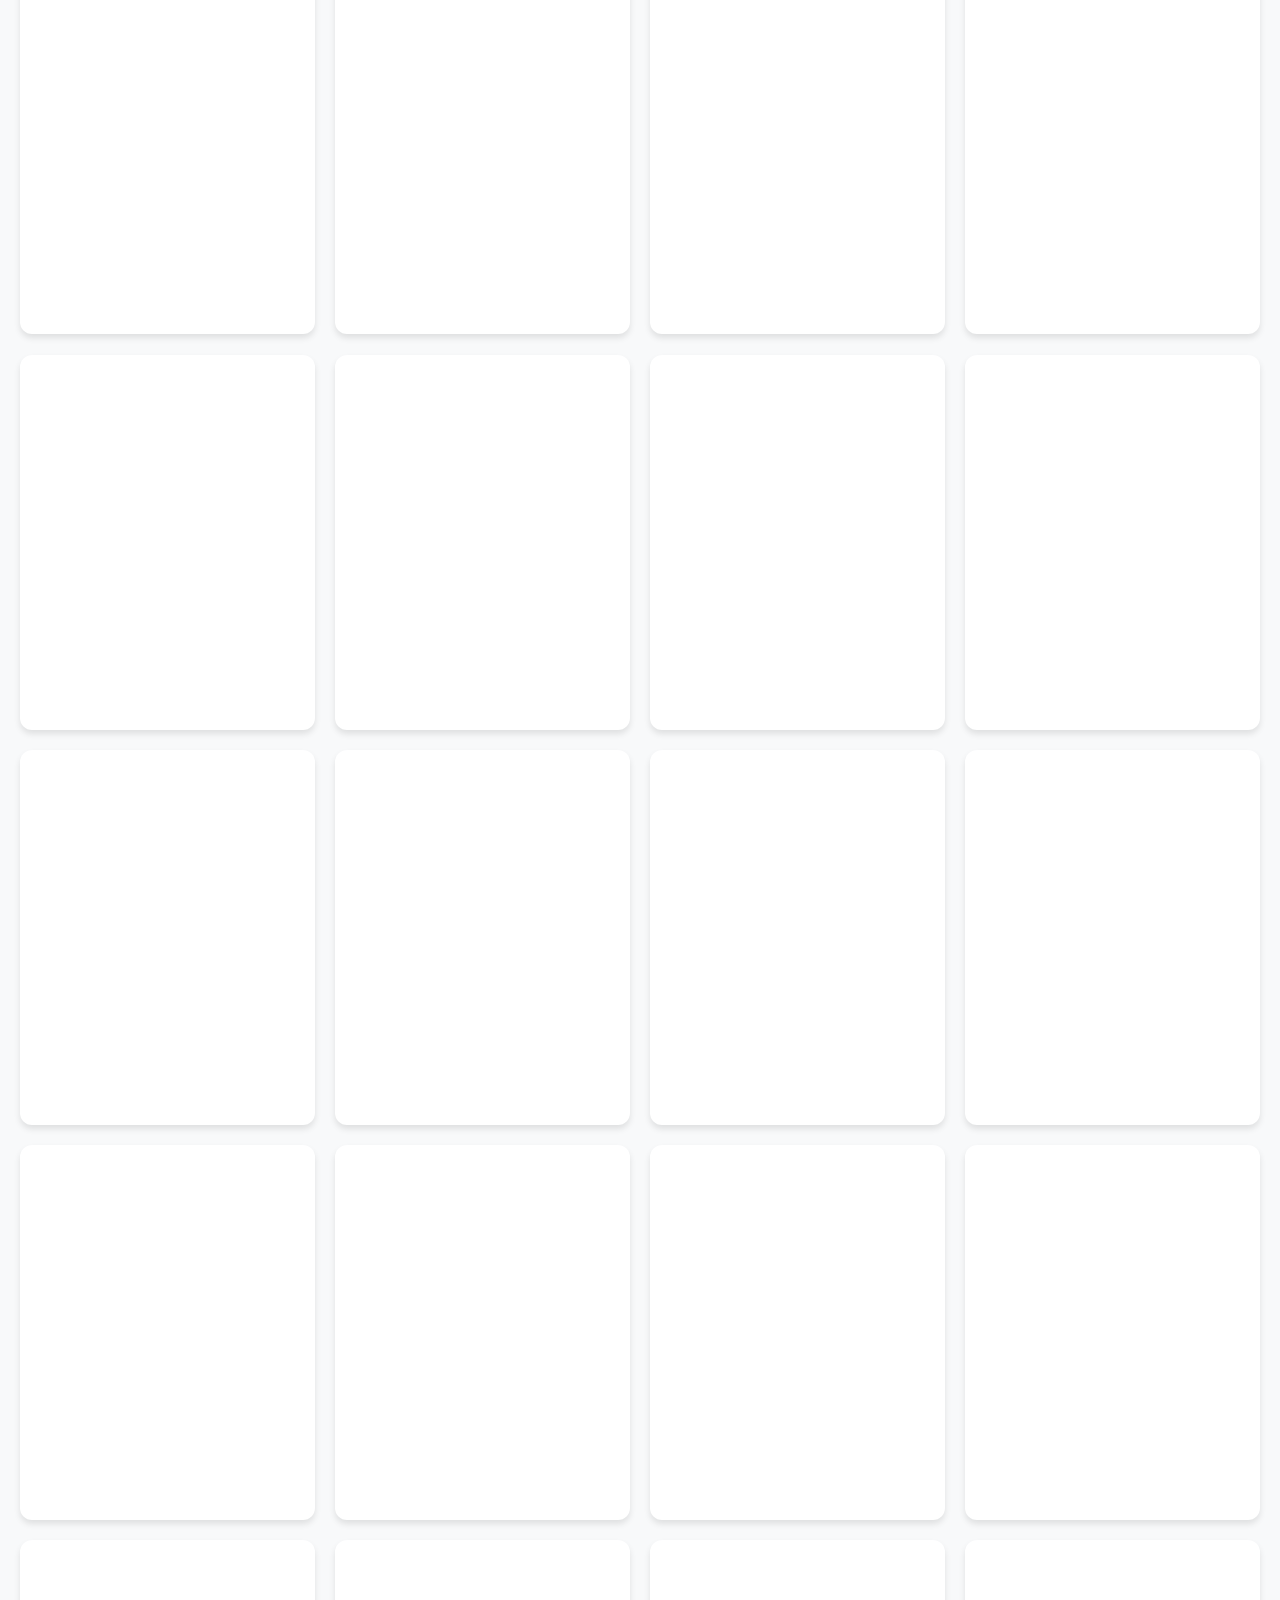
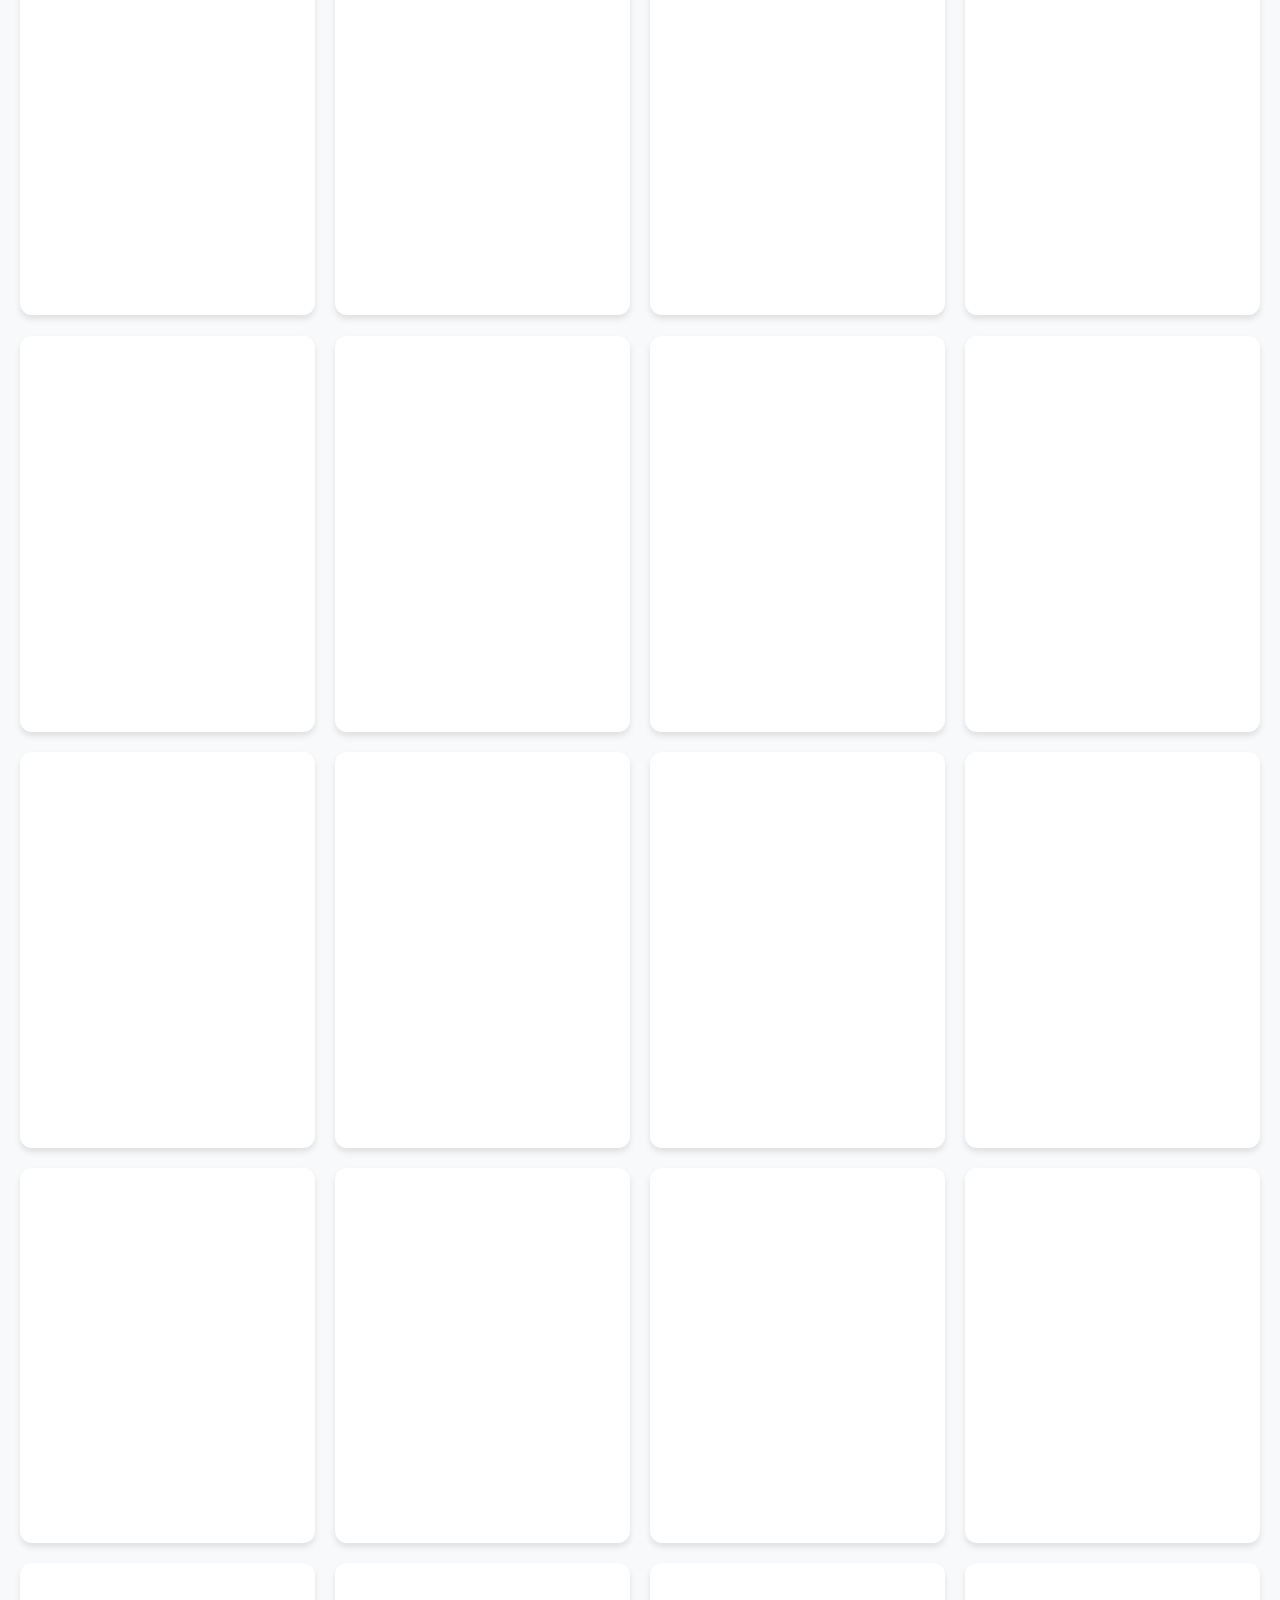
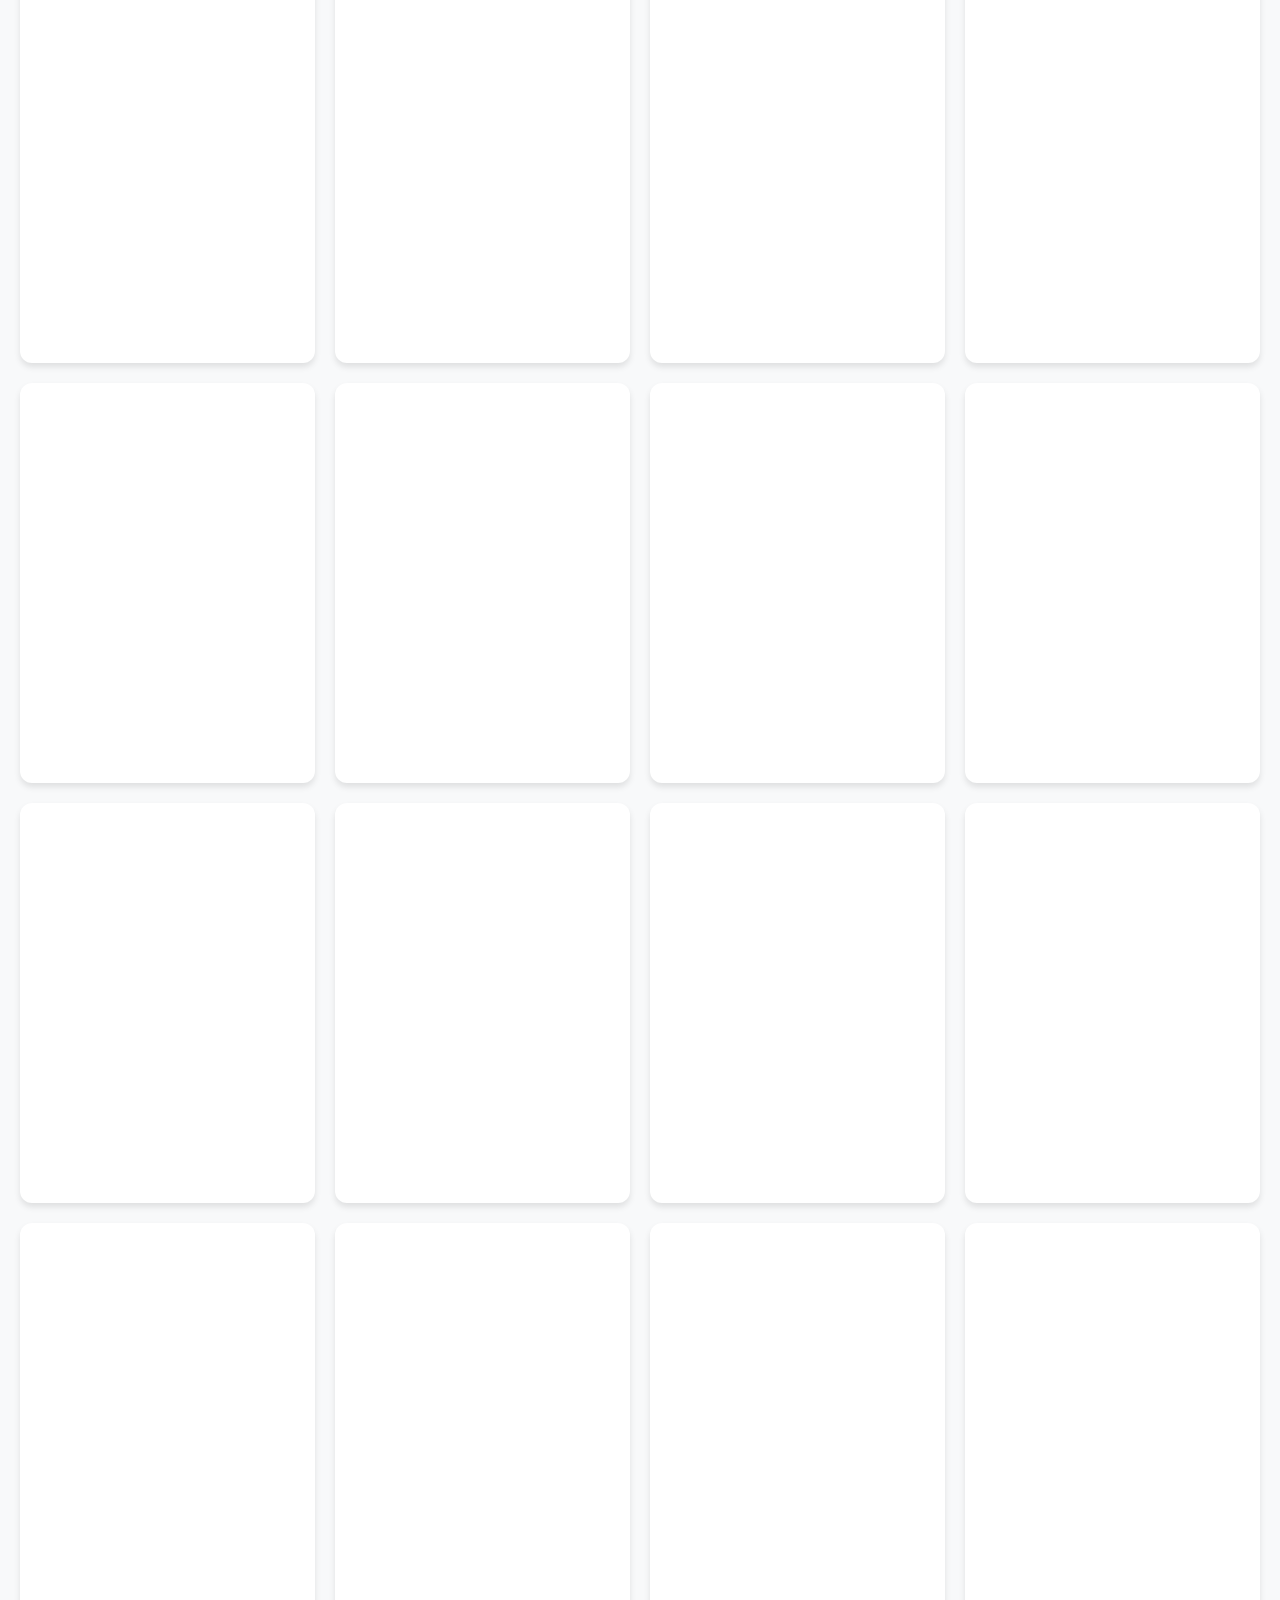
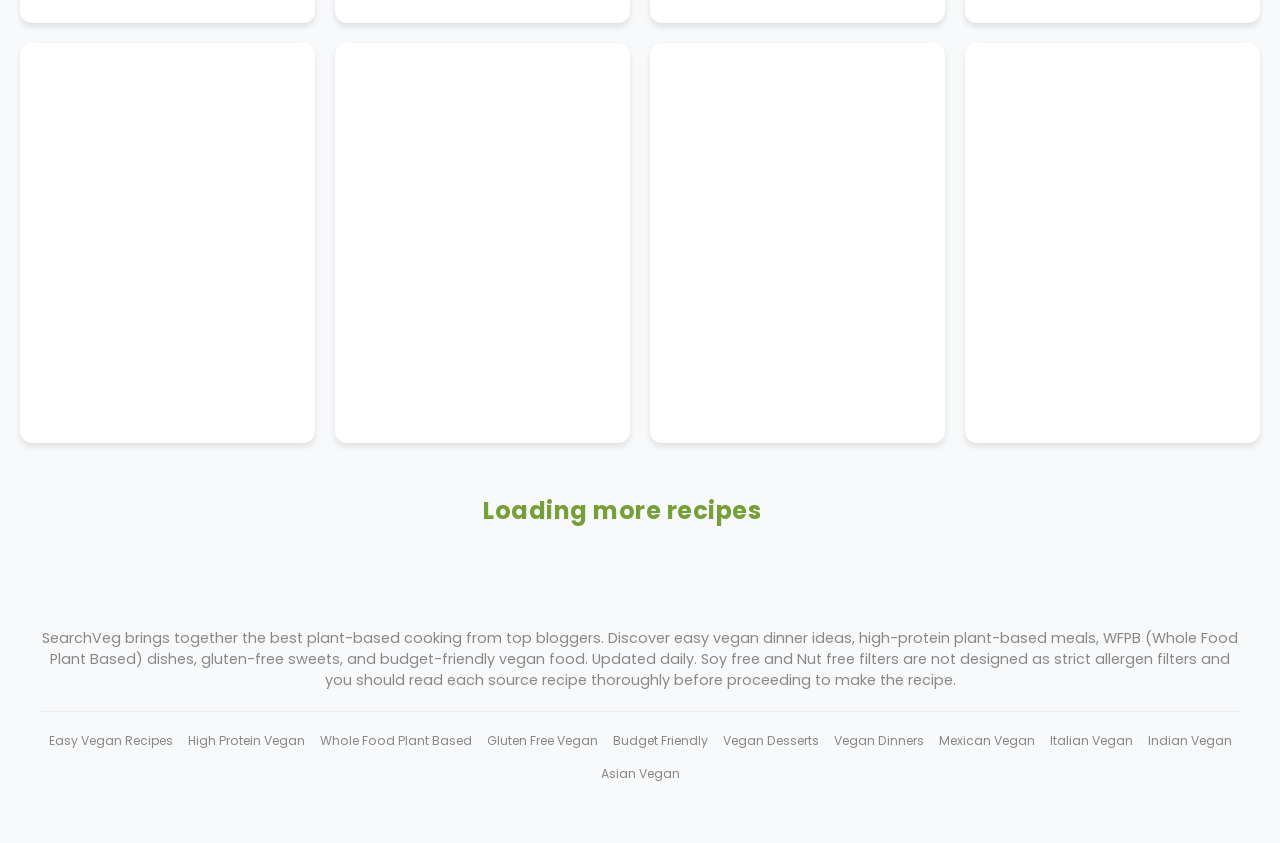
==== commit 2efd6dad: "Daily recipe & health refresh" ====
--- a/index.html
+++ b/index.html
@@ -272,6 +272,10 @@
                 <h3>Latest Recipes:</h3>
                 <!-- SEO_STATIC_START -->
 
+                <a href="https://vegnews.com/recipes/vegan-roasted-cranberry-puff-pastry">Roasted Cranberry Puff Pastry Tartlets (VegNews)</a><br>
+                <a href="https://vegnews.com/recipes/vegan-warm-butter-bean-salad">Warm Butter Bean Salad With Roasted Bell Peppers and Pili Pili Oil (VegNews)</a><br>
+                <a href="https://vegnews.com/recipes/almond-butter-miso-soup">Creamy Vegan Miso Soup (VegNews)</a><br>
+                <a href="https://fullofplants.com/vegan-jerky/?adt_ei={$email}">Vegan Jerky (BBQ Flavored!) (Full of Plants)</a><br>
                 <a href="https://drveganblog.com/roasted-garlic-aioli/">Roasted Garlic Aioli (Vegan Garlic Mayo) (Dr. Vegan)</a><br>
                 <a href="https://vegnews.com/recipes/easy-vegan-maple-herb-glazed-carrots">Easy Vegan Maple-Herb Glazed Carrots (VegNews)</a><br>
                 <a href="https://vegnews.com/recipes/shaved-brussels-sprouts-mustard-sauce">Shaved Brussels Sprouts With Creamy Mustard Sauce (VegNews)</a><br>
@@ -328,10 +332,6 @@
                 <a href="https://jessicainthekitchen.com/garlic-parmesan-sesame-stir-fry-green-beans/">Garlic Parmesan Green Beans (Jessica in the Kitchen)</a><br>
                 <a href="https://www.connoisseurusveg.com/vegan-gingerbread-loaf/">Vegan Gingerbread Loaf (Connoisseurus Veg)</a><br>
                 <a href="https://fullofplants.com/ginger-pear-biscoff-caramel-parfaits/?adt_ei={$email}">Ginger Pear, Biscoff &amp; Caramel Parfaits (Full of Plants)</a><br>
-                <a href="https://fullofplants.com/vegan-sweet-potato-casserole/?adt_ei={$email}">Vegan Sweet Potato Casserole (No Coconut Milk) (Full of Plants)</a><br>
-                <a href="https://www.veganricha.com/favorite-vegan-thanksgiving-recipes/">25 Favorite Vegan Thanksgiving Recipes: Appetizers to Desserts (Vegan Richa)</a><br>
-                <a href="https://www.gretchensveganbakery.com/vegan-truffles/">How to Make Vegan Truffles (Gretchen's Vegan Bakery)</a><br>
-                <a href="https://vegnews.com/recipes/vegan-stuffed-squash-roast">Stuffed Squash Vegan Roast With Cranberry-Orange Sauce (VegNews)</a><br>
                 <!-- SEO_STATIC_END -->
             </div>
         </div>
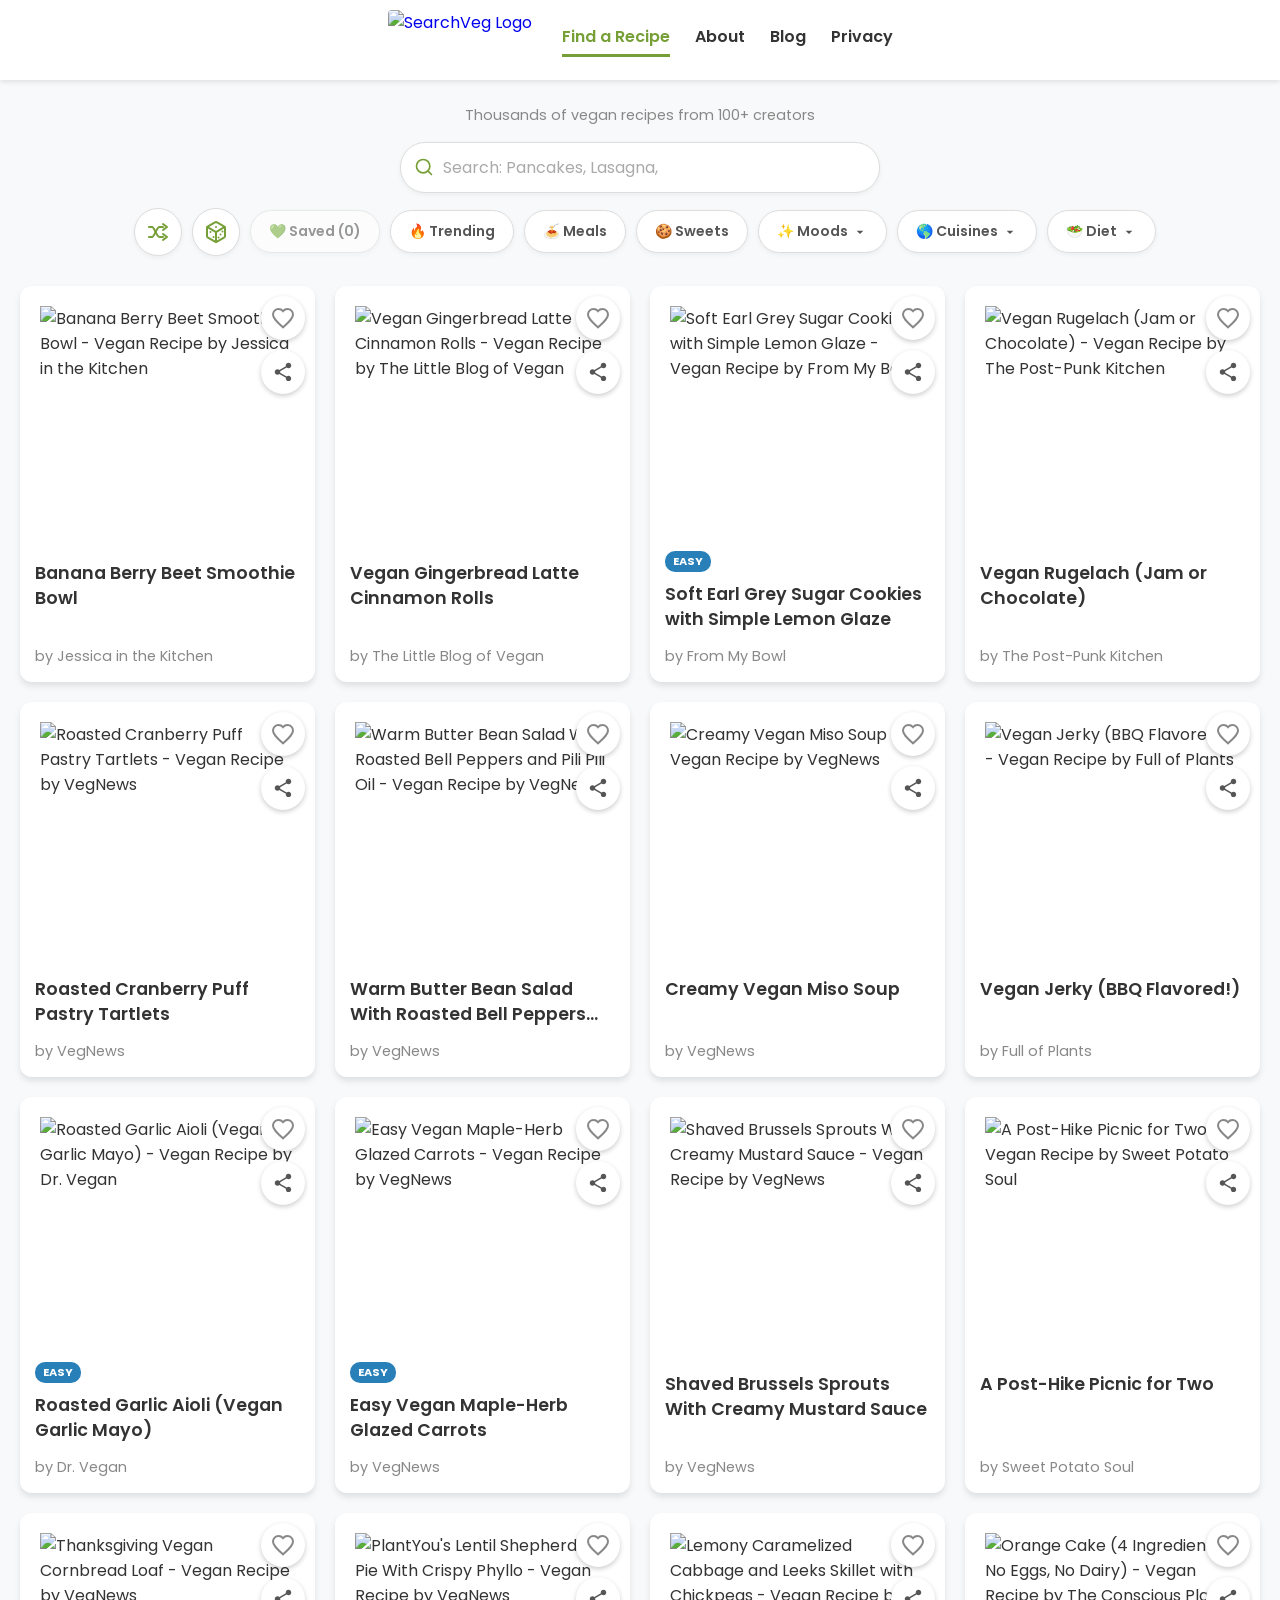
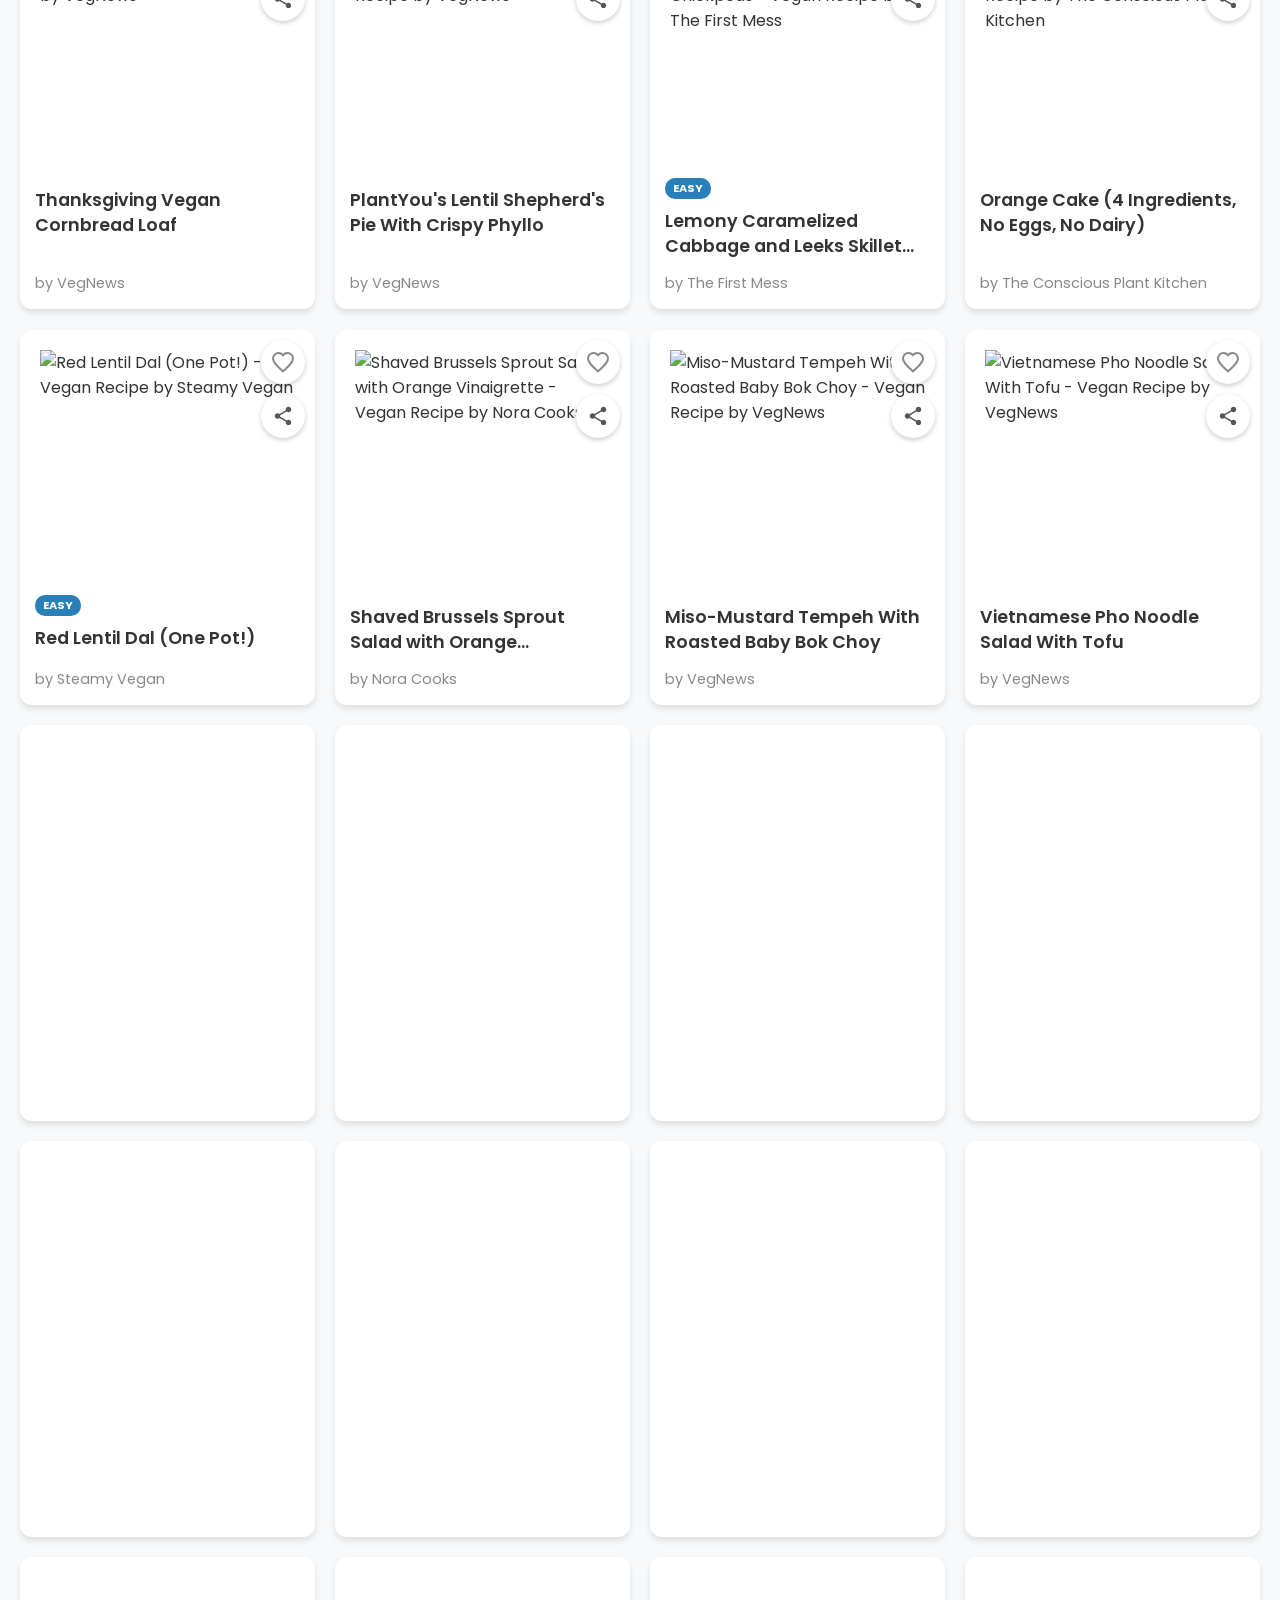
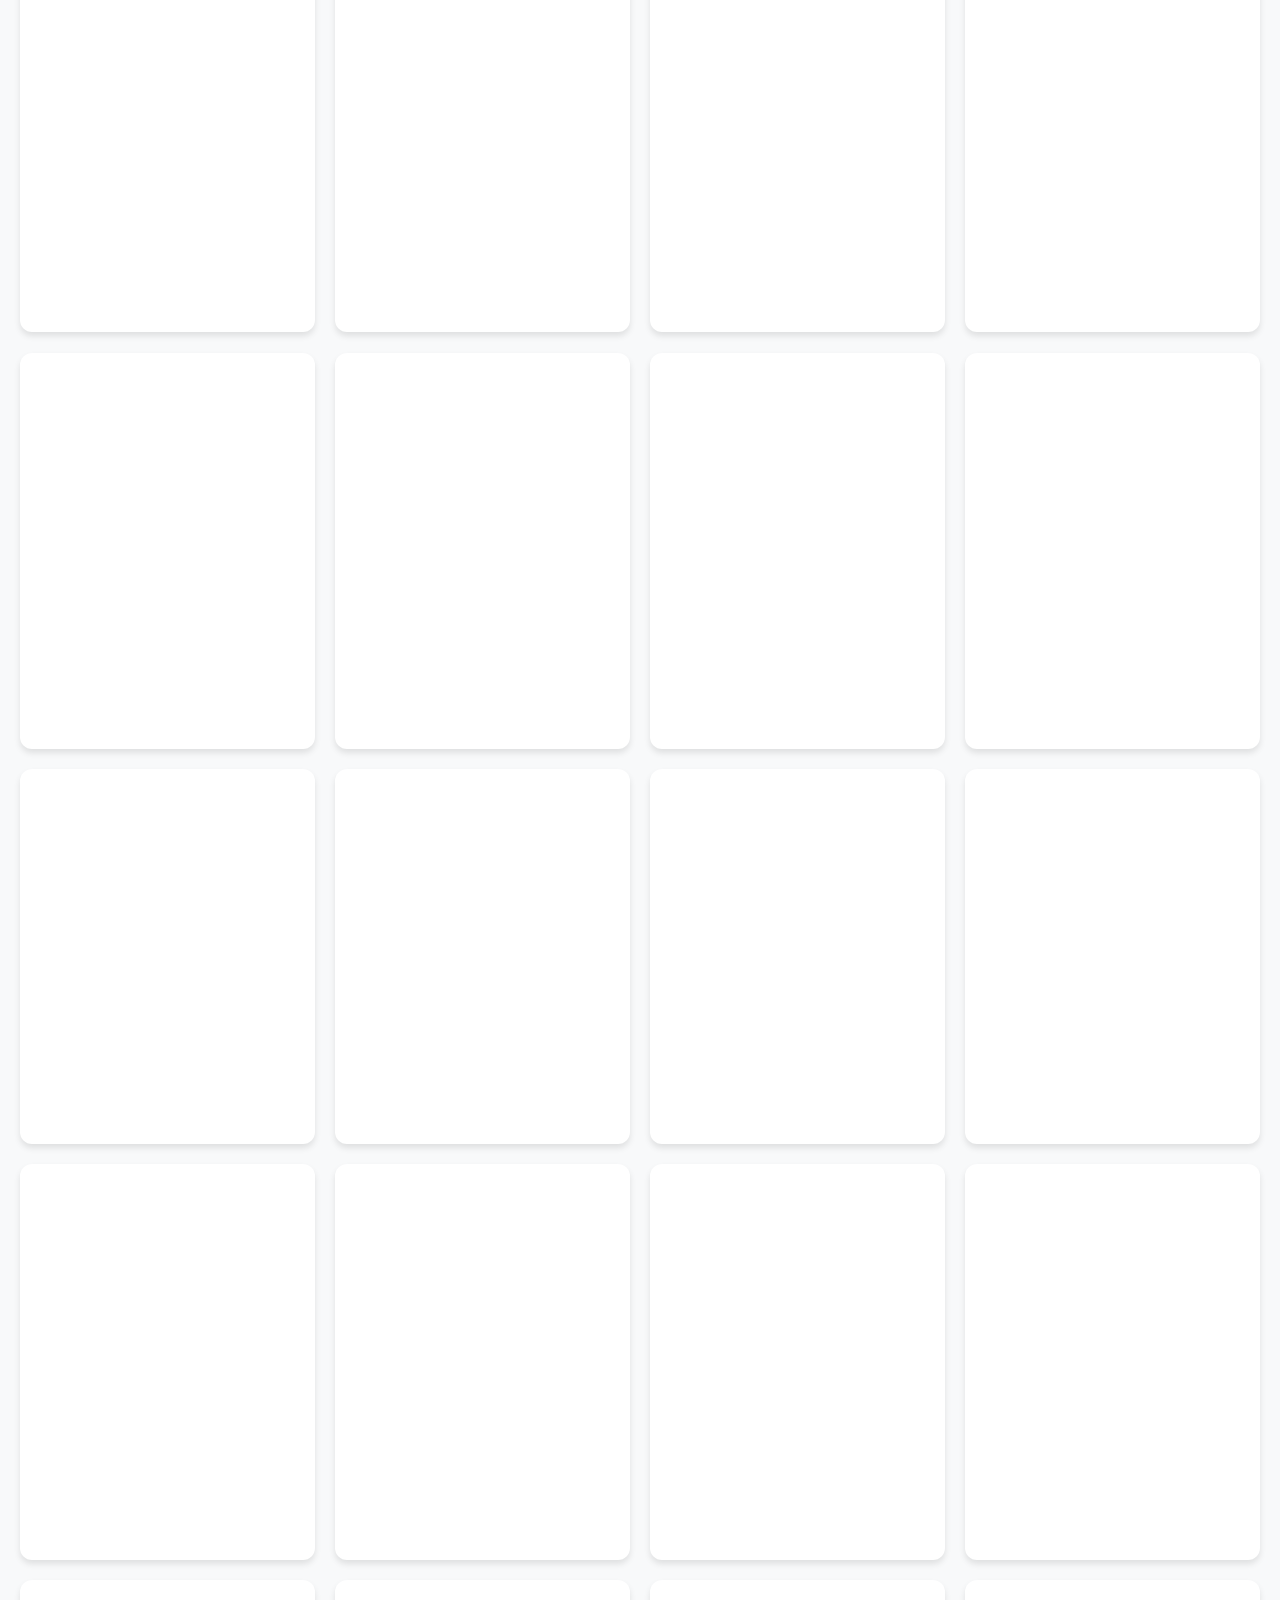
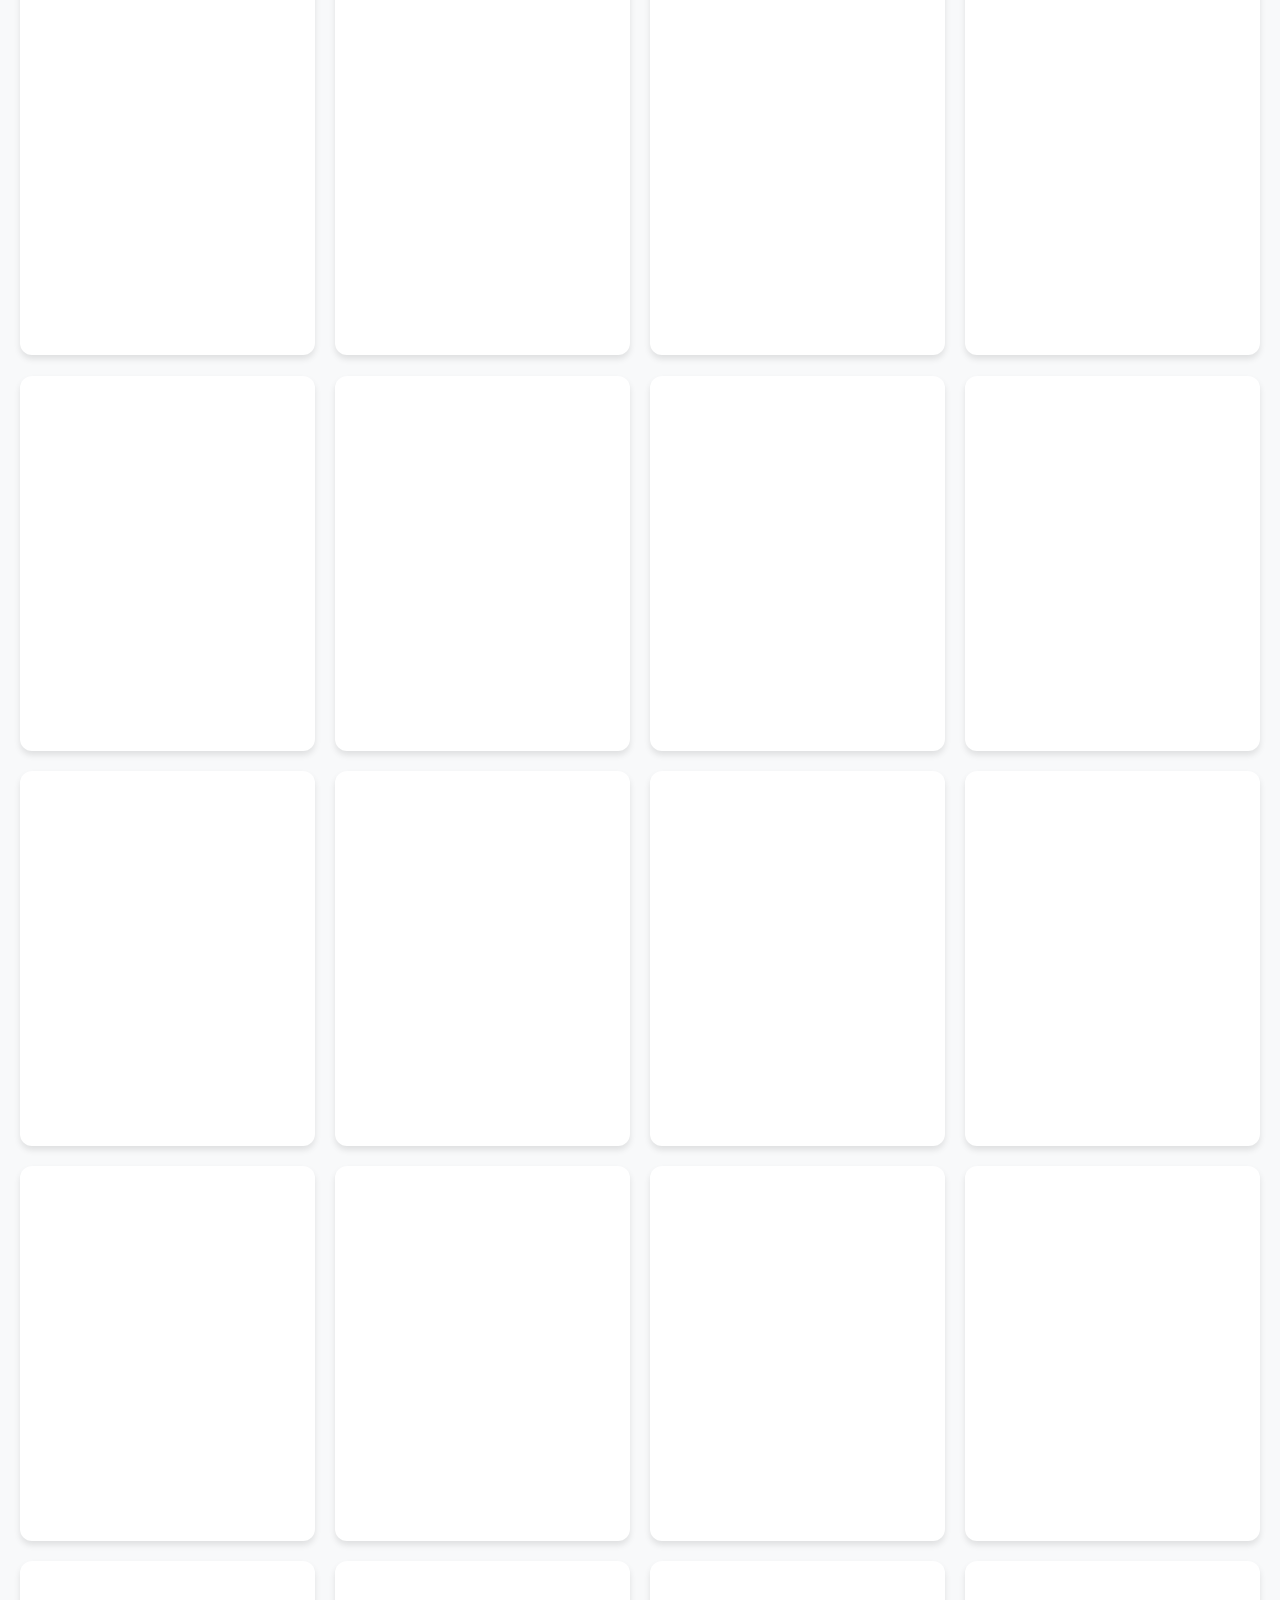
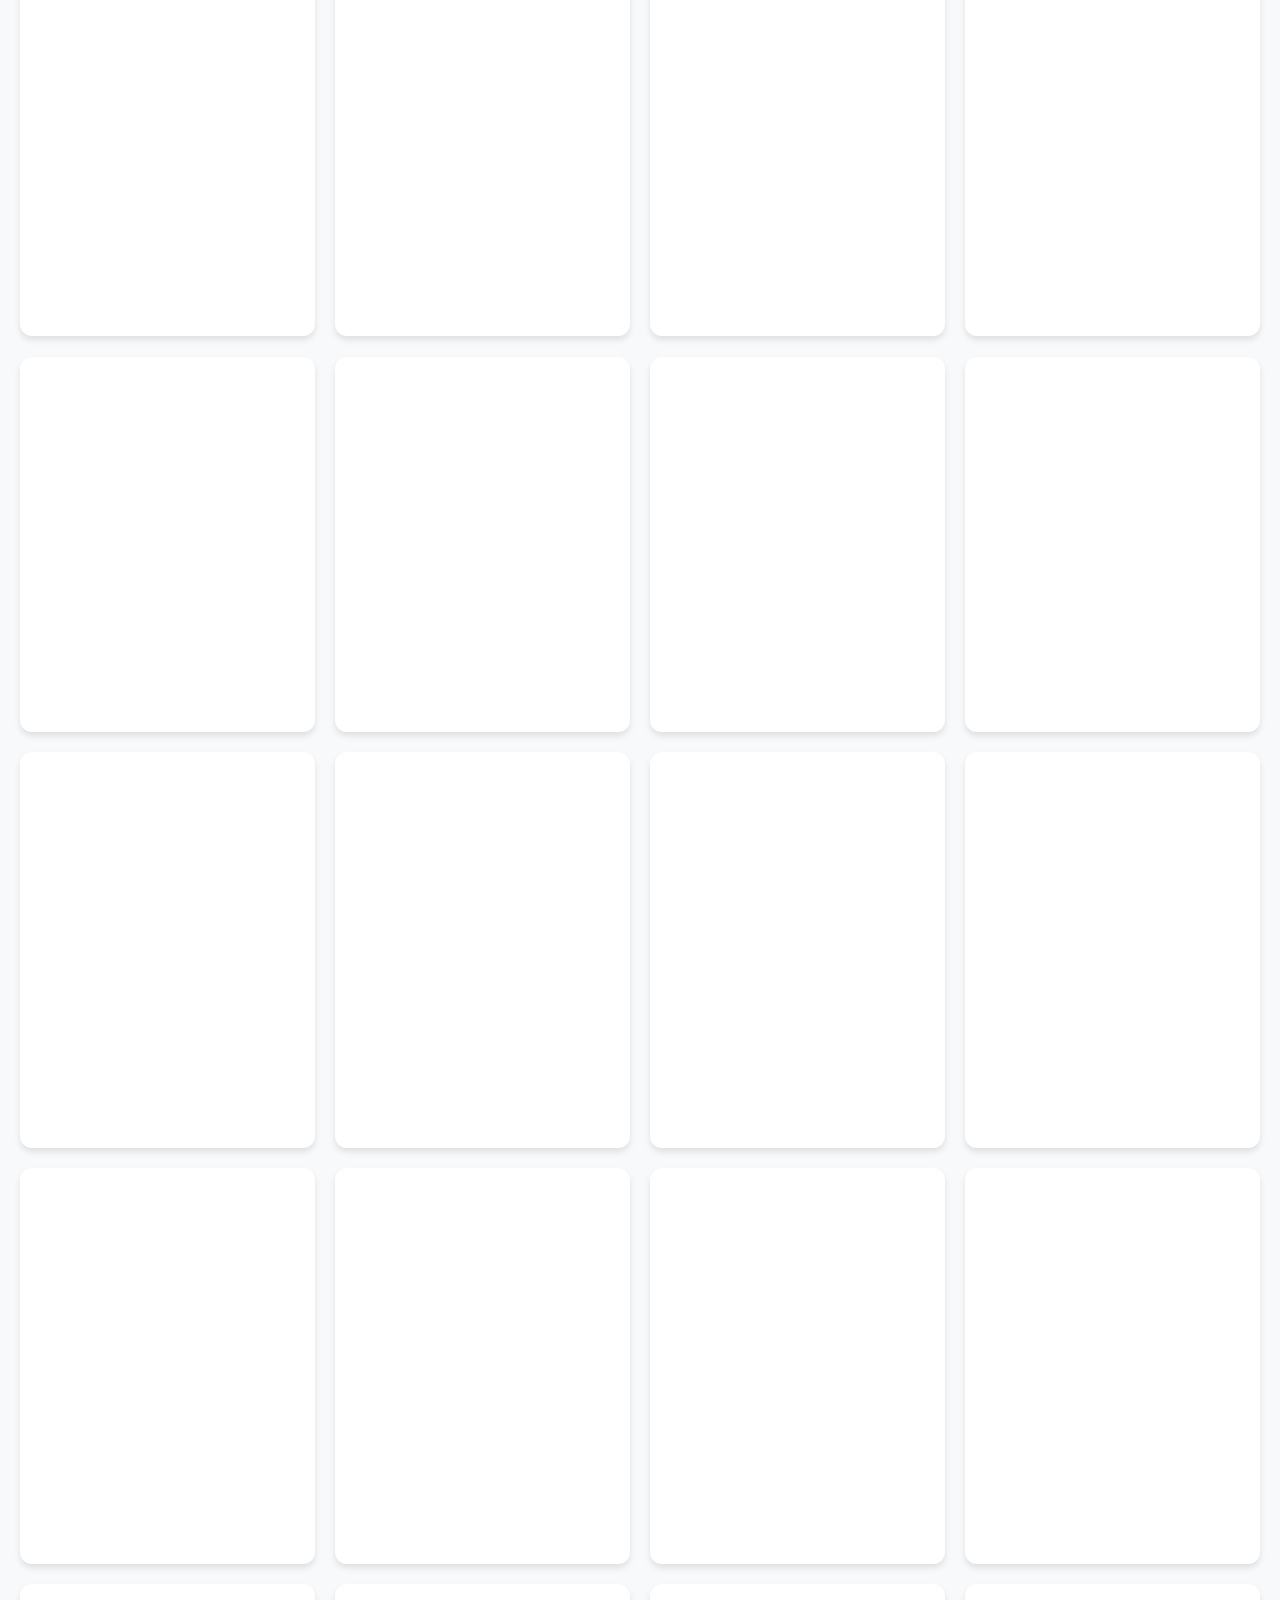
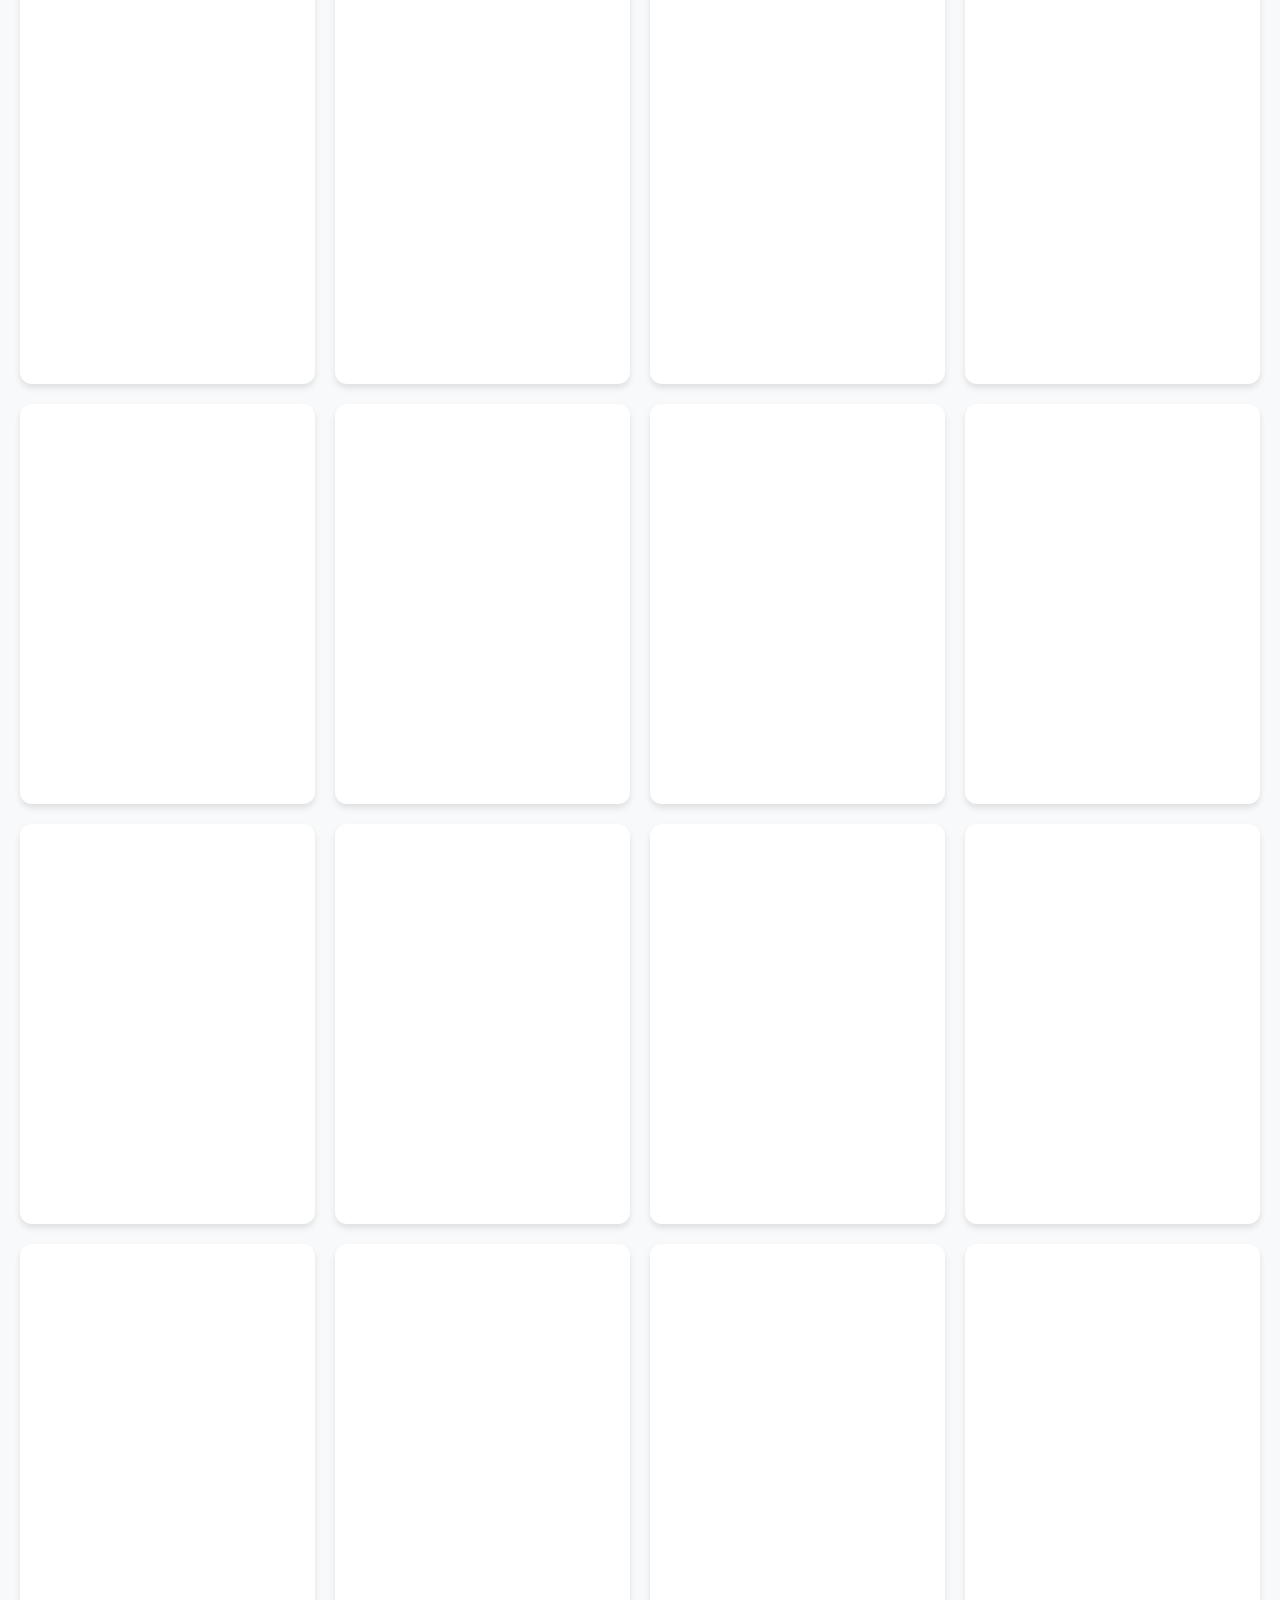
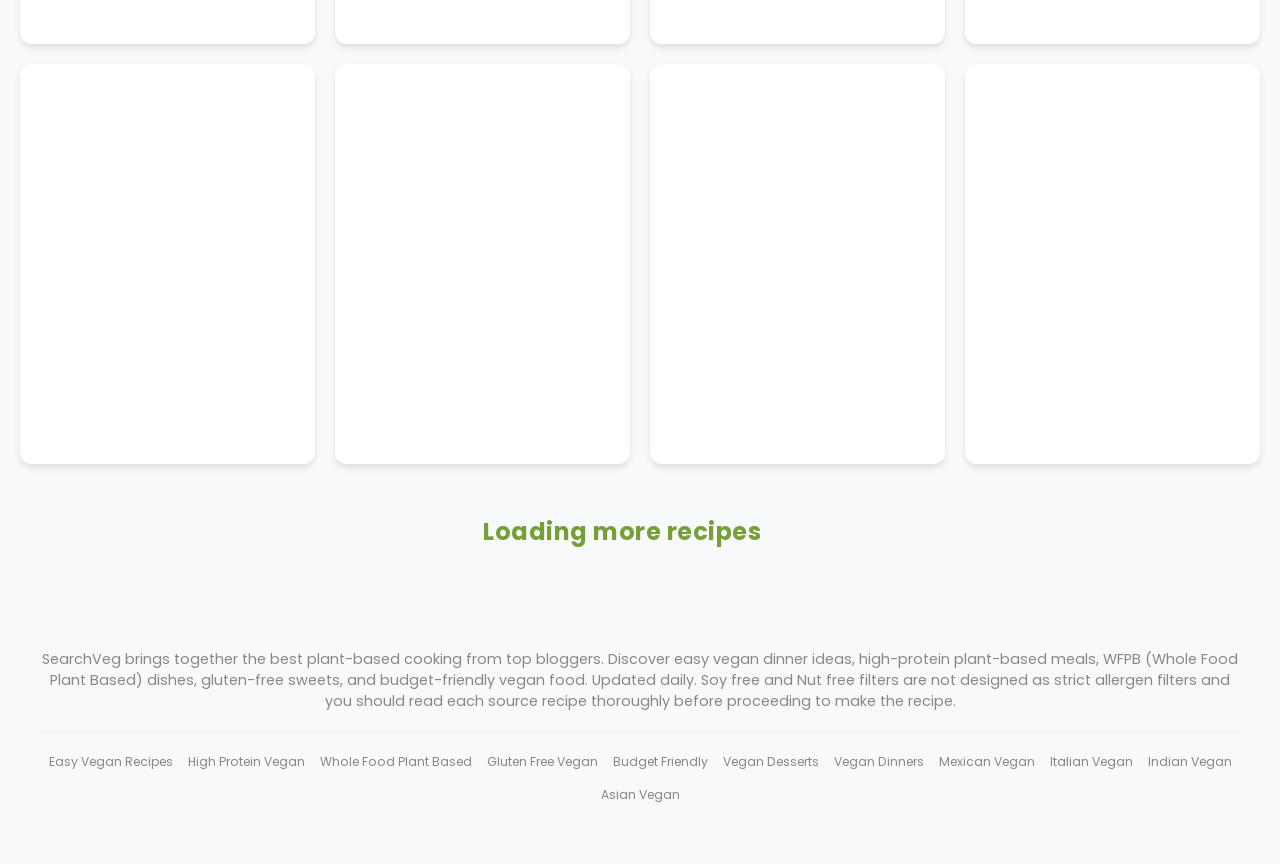
==== commit bea4f37c: "Daily recipe & health refresh" ====
--- a/index.html
+++ b/index.html
@@ -272,6 +272,10 @@
                 <h3>Latest Recipes:</h3>
                 <!-- SEO_STATIC_START -->
 
+                <a href="https://jessicainthekitchen.com/banana-berry-beet-smoothie-bowl/">Banana Berry Beet Smoothie Bowl (Jessica in the Kitchen)</a><br>
+                <a href="https://www.thelittleblogofvegan.com/2026/11/vegan-gingerbread-latte-cinnamon-rolls.html">Vegan Gingerbread Latte Cinnamon Rolls (The Little Blog of Vegan)</a><br>
+                <a href="https://frommybowl.com/soft-earl-grey-sugar-cookies-lemon-glaze/?utm_source=rss&utm_medium=rss&utm_campaign=soft-earl-grey-sugar-cookies-lemon-glaze">Soft Earl Grey Sugar Cookies with Simple Lemon Glaze (From My Bowl)</a><br>
+                <a href="https://www.theppk.com/2026/11/vegan-rugelach/">Vegan Rugelach (Jam or Chocolate) (The Post-Punk Kitchen)</a><br>
                 <a href="https://vegnews.com/recipes/vegan-roasted-cranberry-puff-pastry">Roasted Cranberry Puff Pastry Tartlets (VegNews)</a><br>
                 <a href="https://vegnews.com/recipes/vegan-warm-butter-bean-salad">Warm Butter Bean Salad With Roasted Bell Peppers and Pili Pili Oil (VegNews)</a><br>
                 <a href="https://vegnews.com/recipes/almond-butter-miso-soup">Creamy Vegan Miso Soup (VegNews)</a><br>
@@ -328,10 +332,6 @@
                 <a href="https://vegnews.com/recipes/vegan-garlicky-herb-roasted-whole-cauliflower">Garlicky Herb-Roasted Whole Cauliflower (VegNews)</a><br>
                 <a href="https://vegnews.com/recipes/vegan-holiday-stuffing-hummus">This Vegan Hummus Tastes Like Holiday Stuffing (VegNews)</a><br>
                 <a href="https://vegnews.com/recipes/vegan-curried-carrot-and-lentil-soup">Creamy Curried Carrot and Lentil Soup (VegNews)</a><br>
-                <a href="https://www.rhiansrecipes.com/vegan-flan/">Vegan Flan (Gluten-Free) (Rhian's Recipes)</a><br>
-                <a href="https://jessicainthekitchen.com/garlic-parmesan-sesame-stir-fry-green-beans/">Garlic Parmesan Green Beans (Jessica in the Kitchen)</a><br>
-                <a href="https://www.connoisseurusveg.com/vegan-gingerbread-loaf/">Vegan Gingerbread Loaf (Connoisseurus Veg)</a><br>
-                <a href="https://fullofplants.com/ginger-pear-biscoff-caramel-parfaits/?adt_ei={$email}">Ginger Pear, Biscoff &amp; Caramel Parfaits (Full of Plants)</a><br>
                 <!-- SEO_STATIC_END -->
             </div>
         </div>
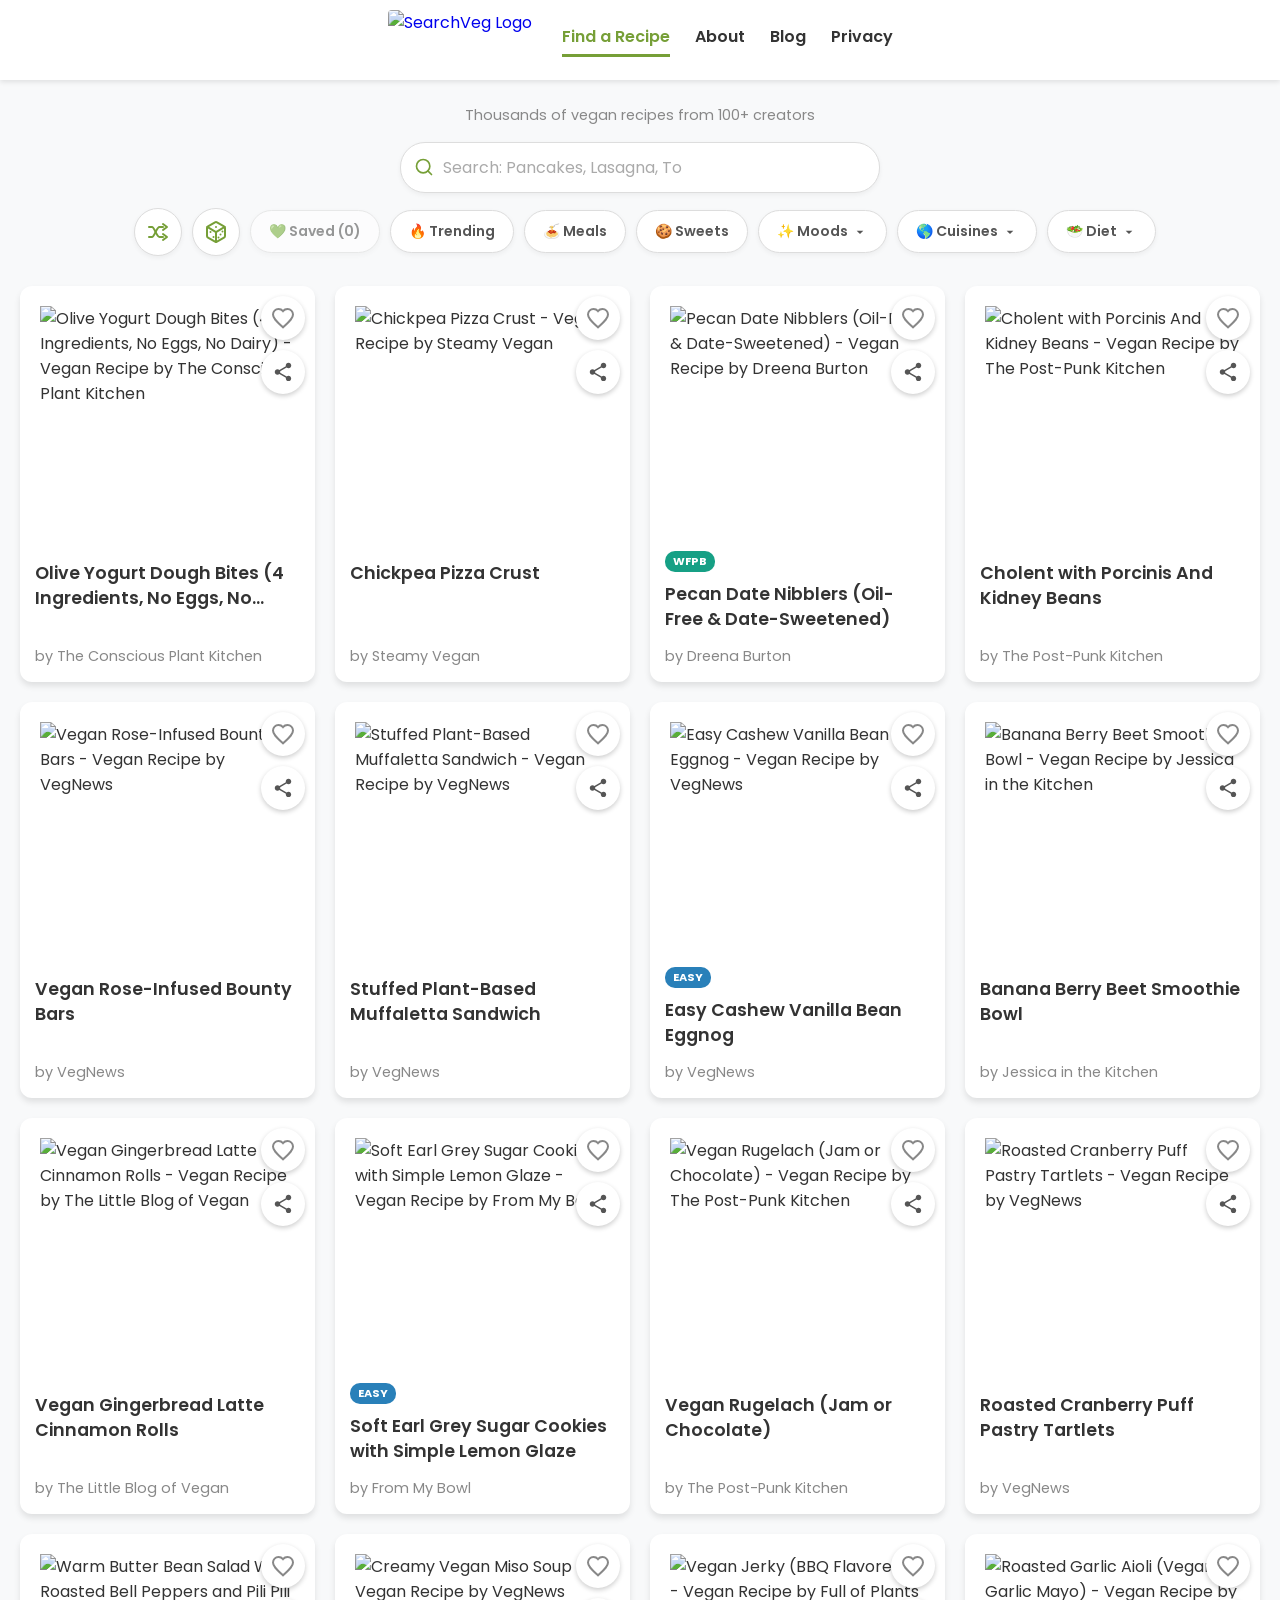
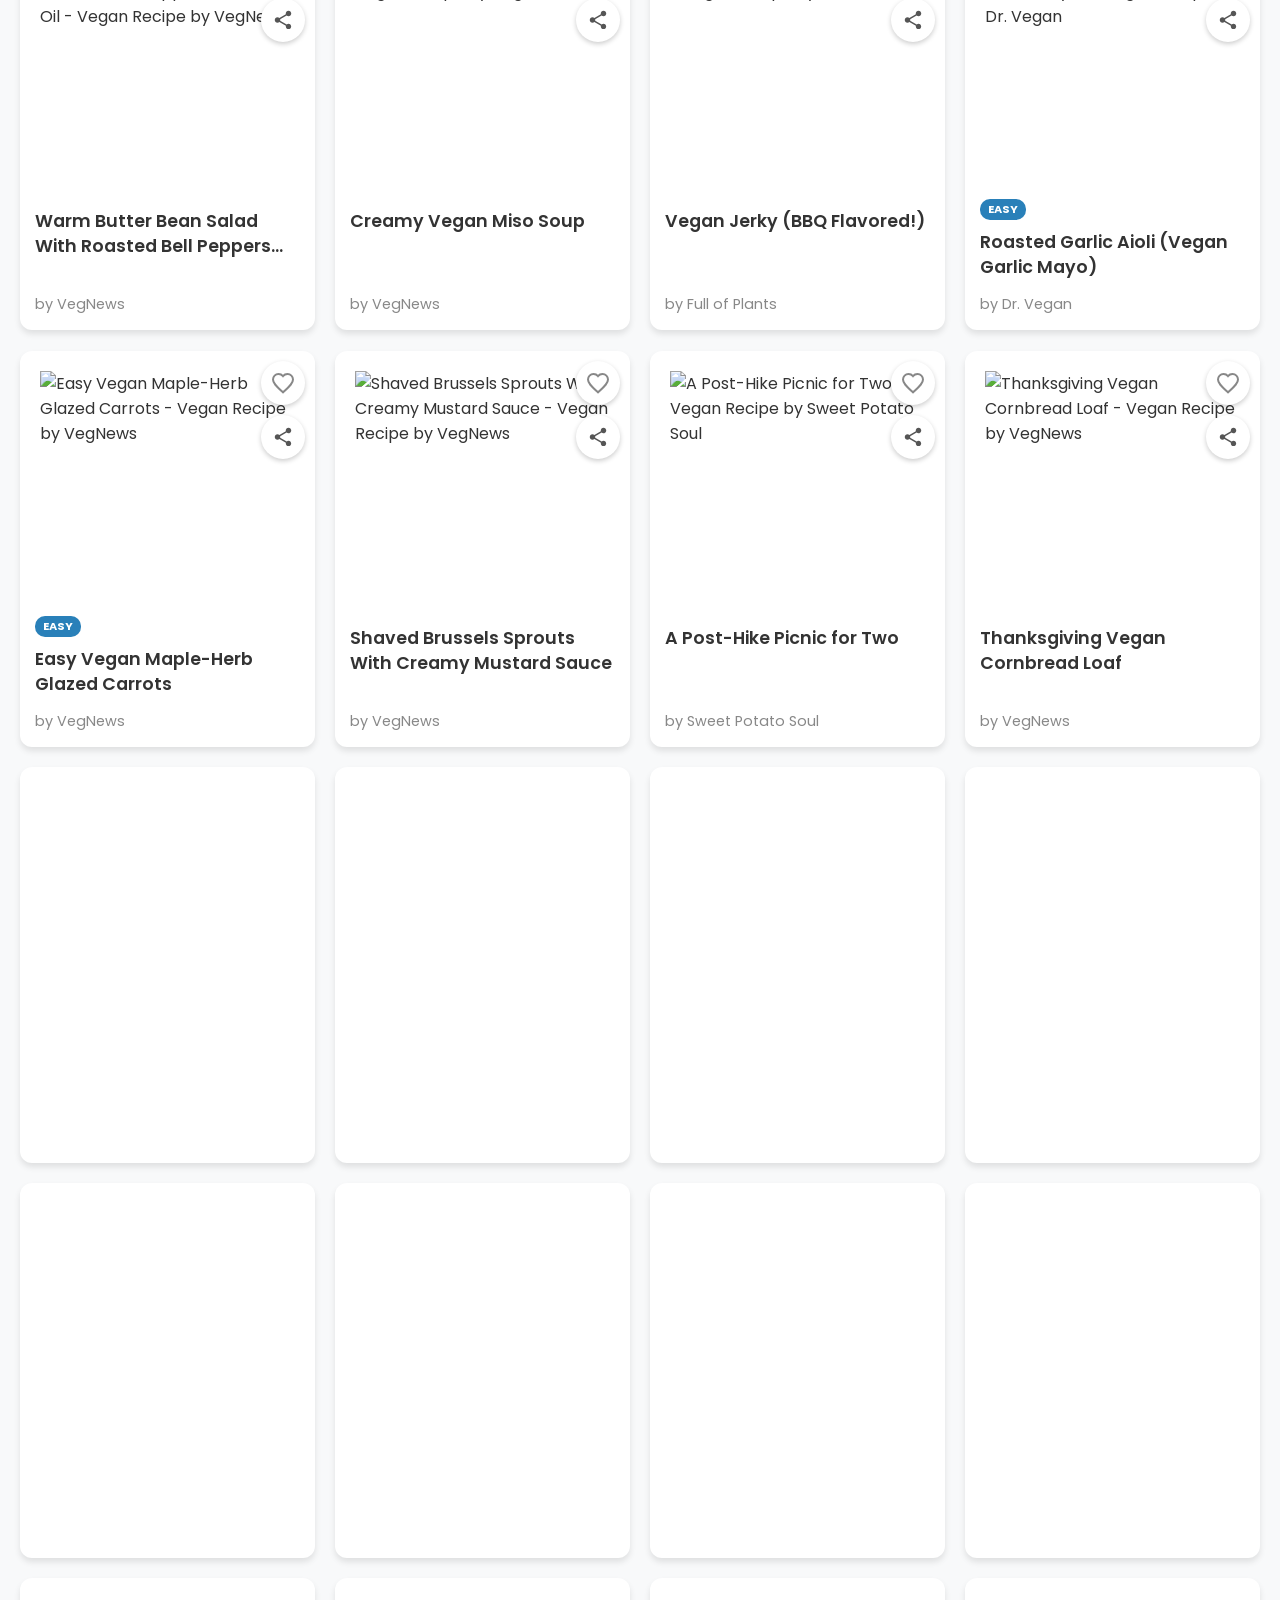
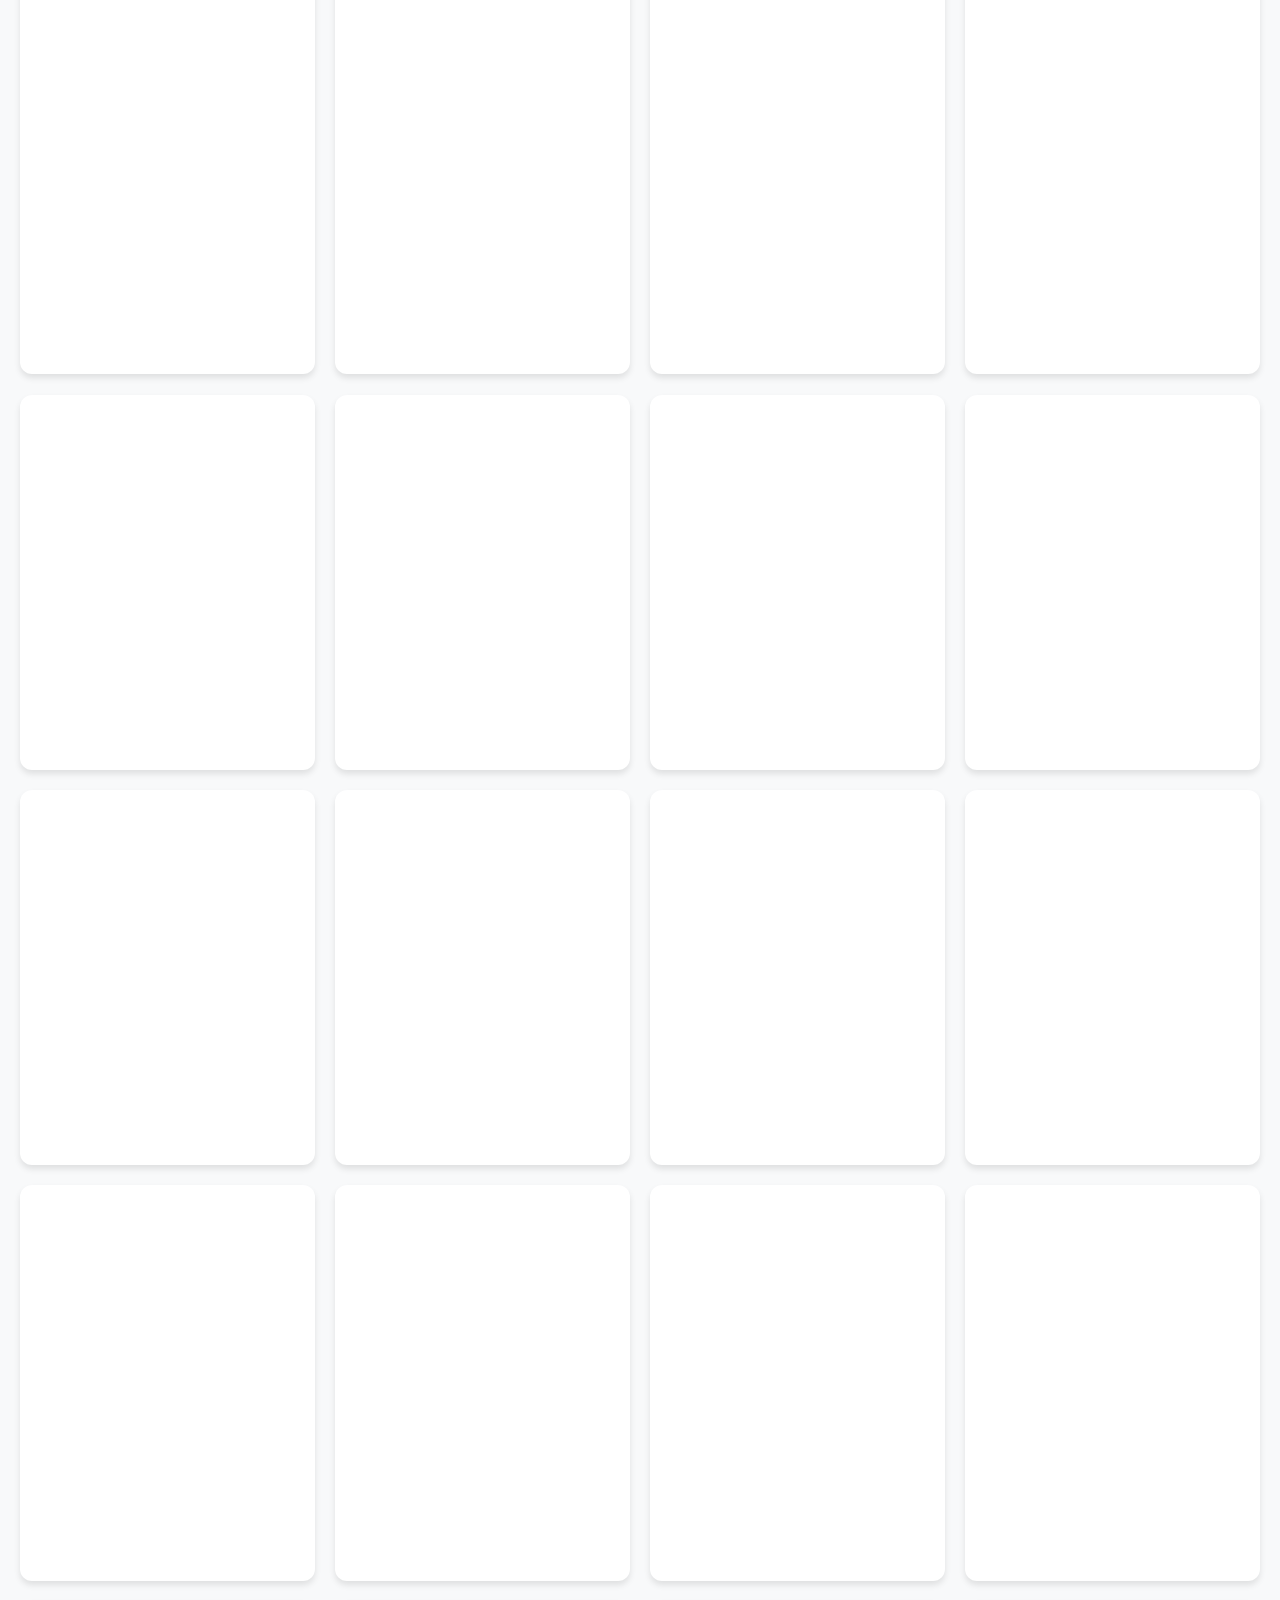
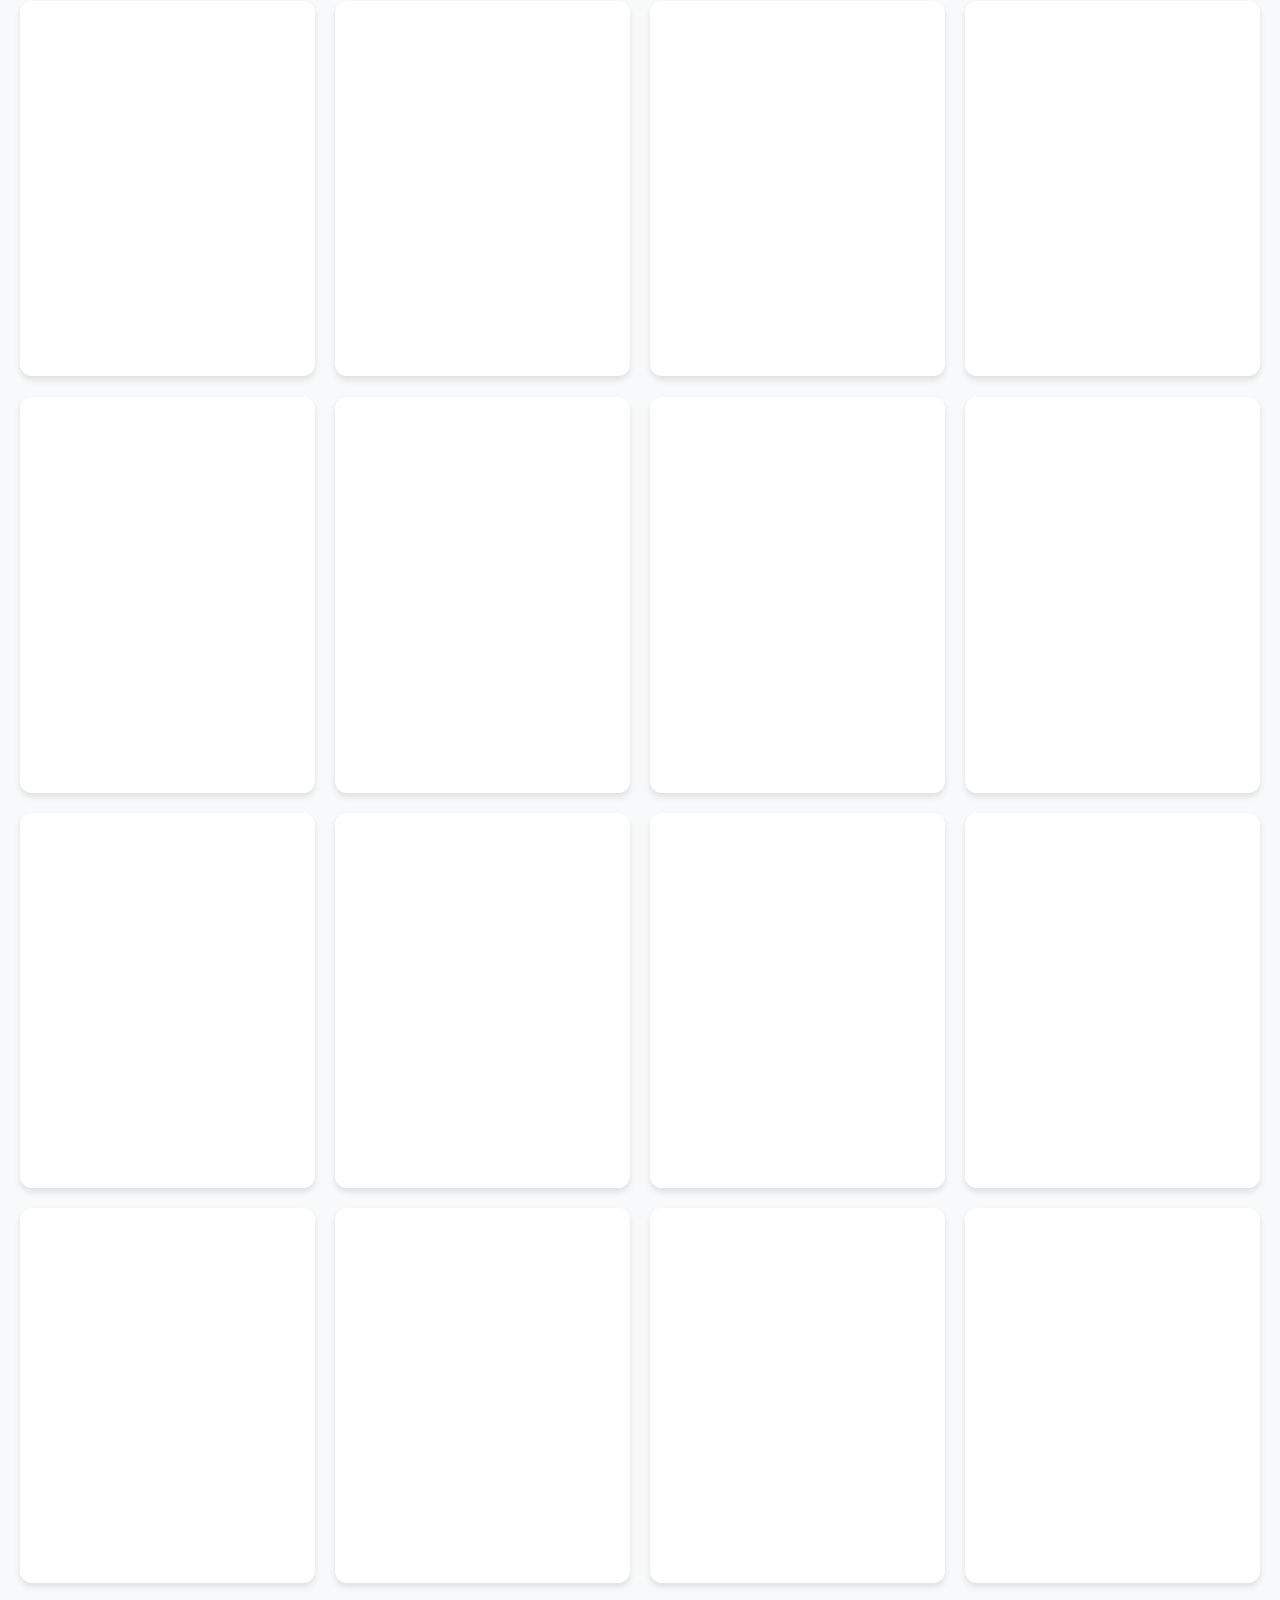
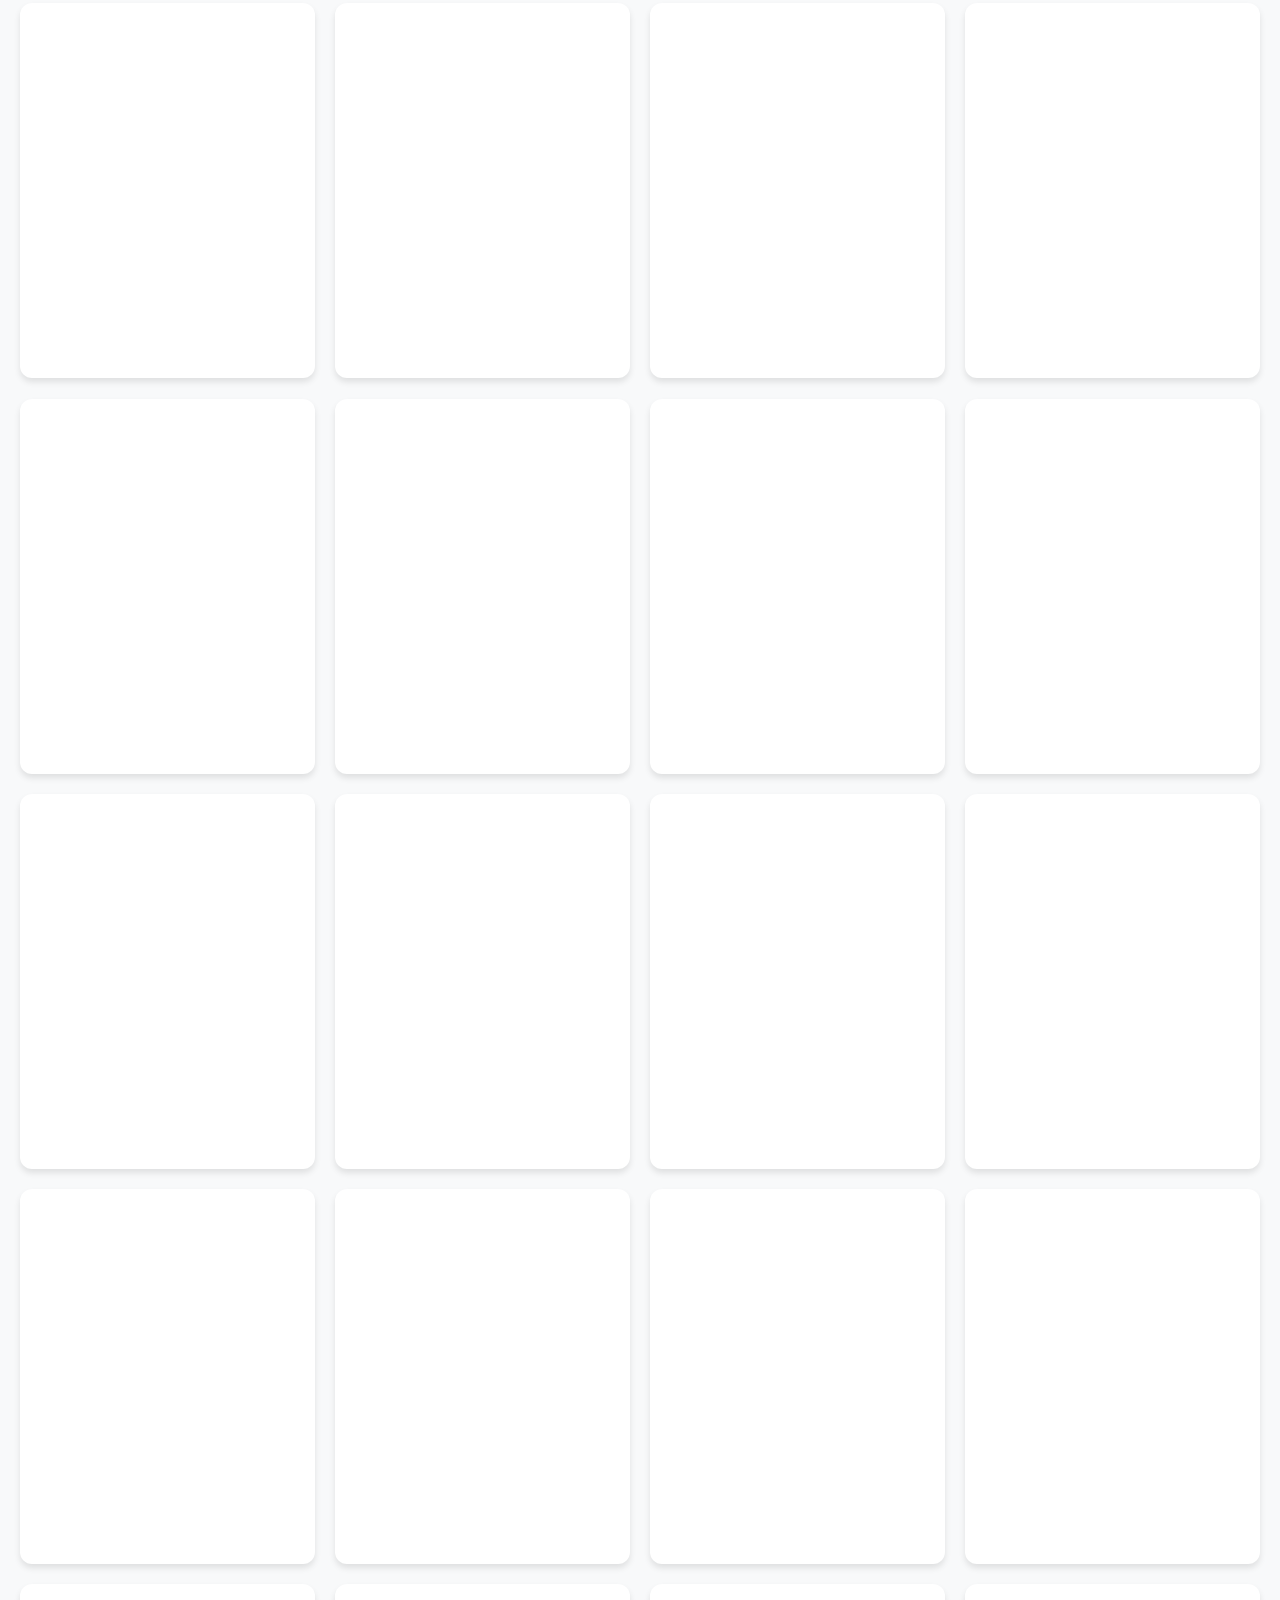
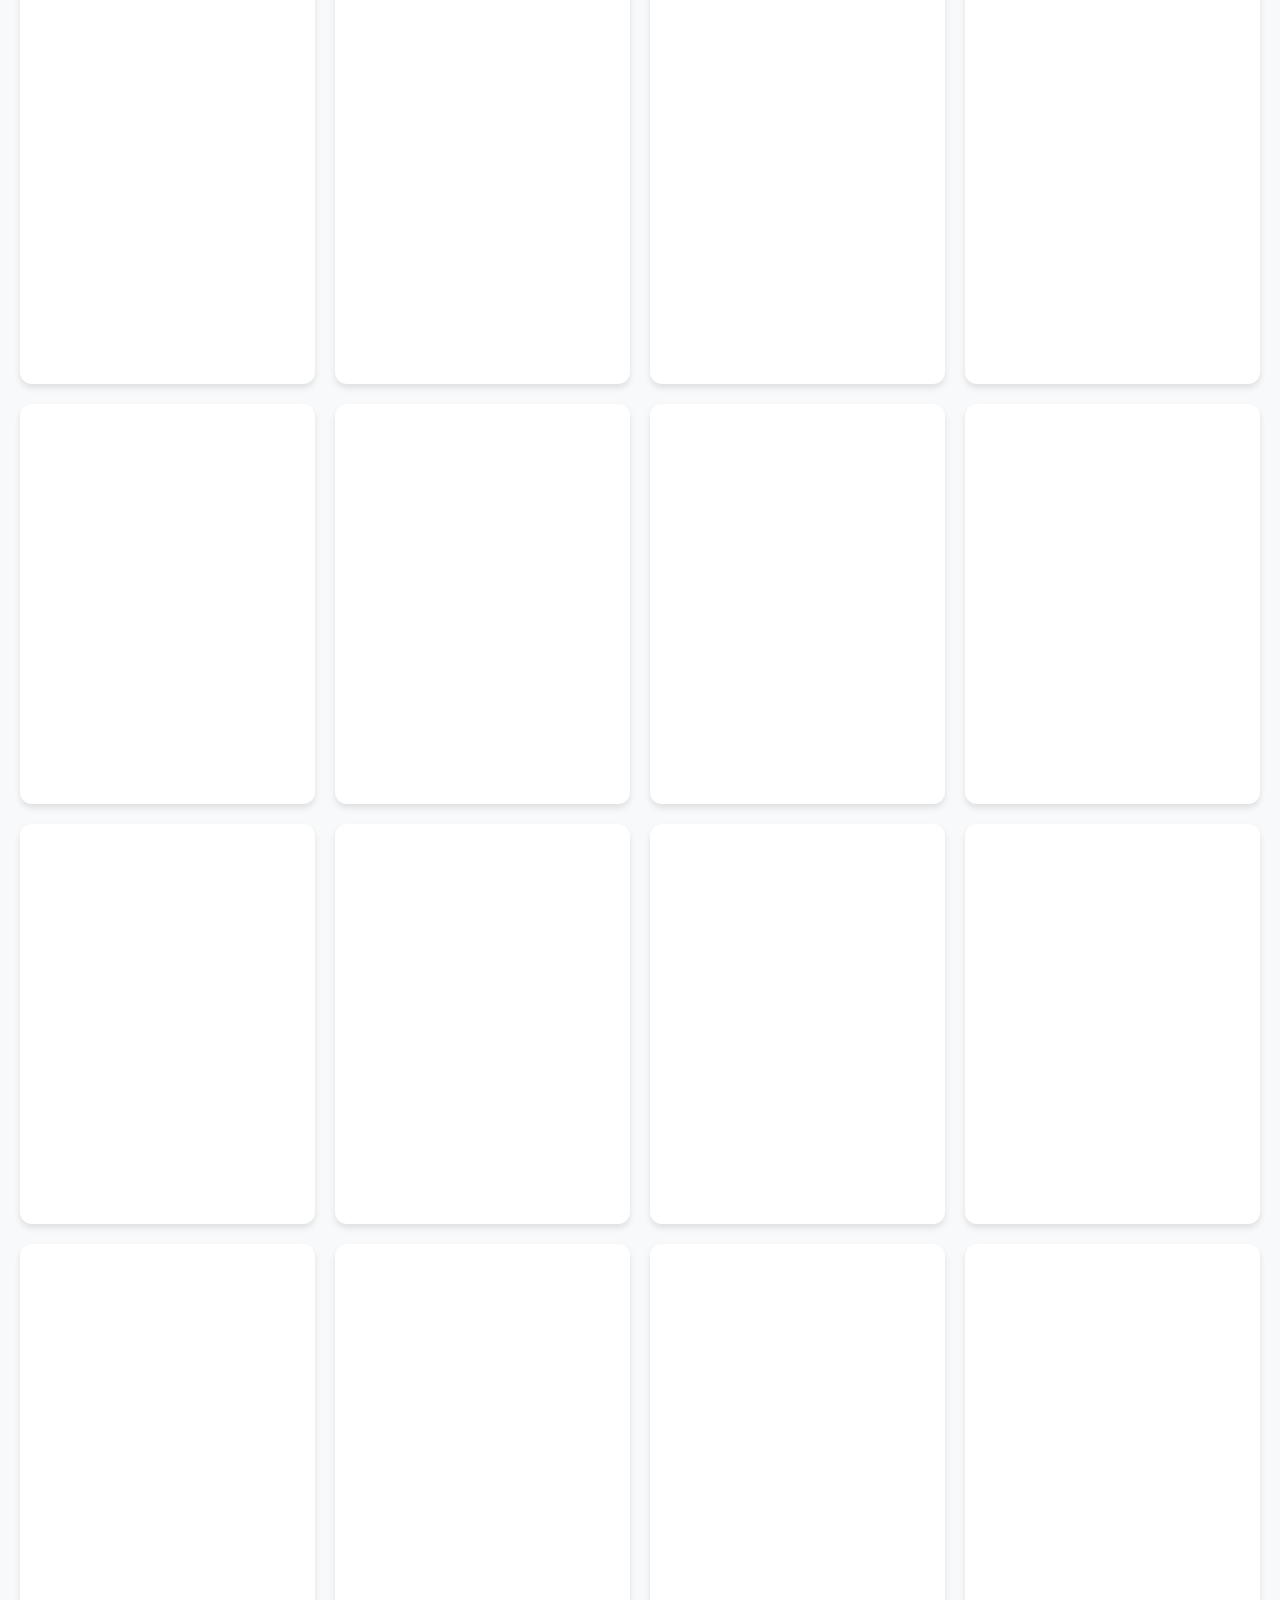
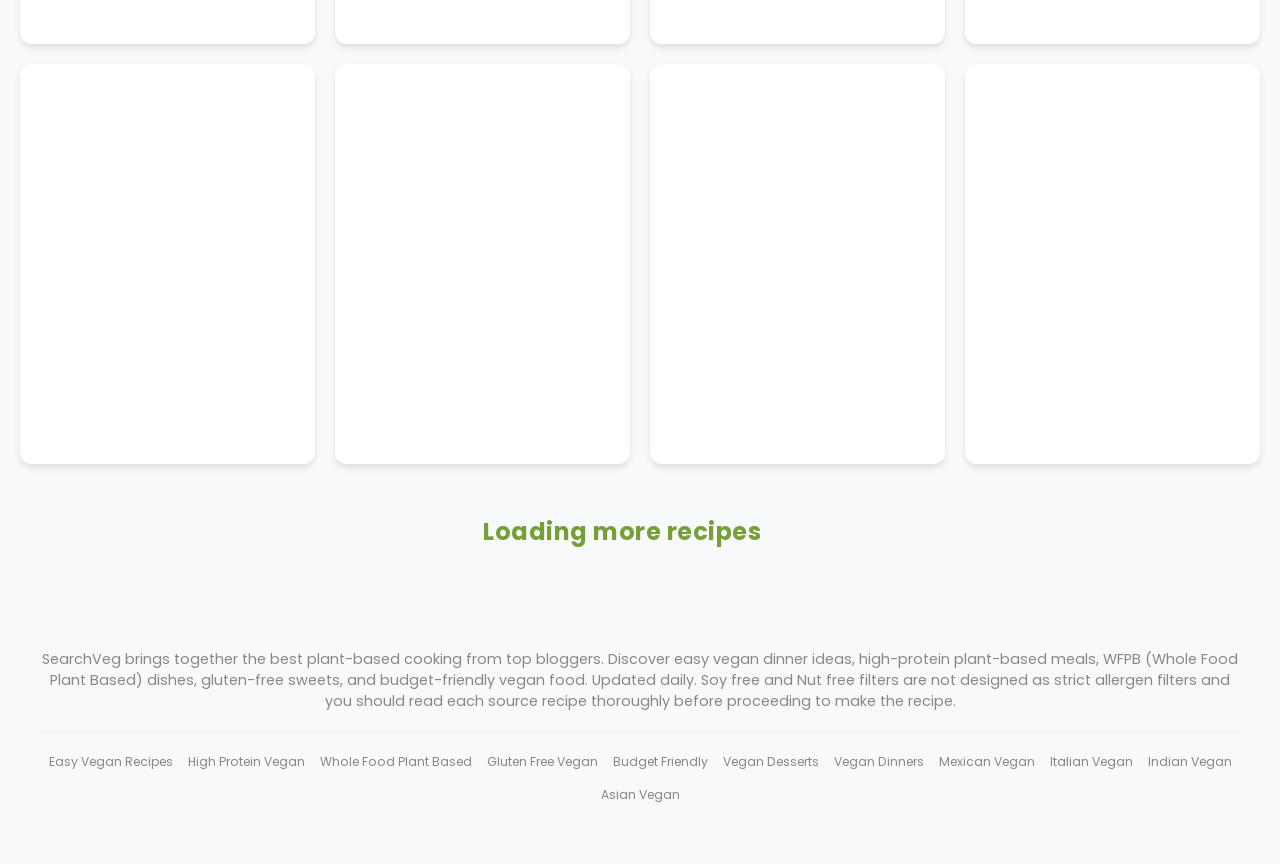
==== commit 2d169882: "Daily recipe & health refresh" ====
--- a/index.html
+++ b/index.html
@@ -272,6 +272,13 @@
                 <h3>Latest Recipes:</h3>
                 <!-- SEO_STATIC_START -->
 
+                <a href="https://www.theconsciousplantkitchen.com/olive-yogurt-dough-bites/">Olive Yogurt Dough Bites (4 Ingredients, No Eggs, No Dairy) (The Conscious Plant Kitchen)</a><br>
+                <a href="https://steamyvegan.com/chickpea-pizza-crust/">Chickpea Pizza Crust (Steamy Vegan)</a><br>
+                <a href="https://dreenaburton.com/pecan-date-cookies/">Pecan Date Nibblers (Oil-Free &amp; Date-Sweetened) (Dreena Burton)</a><br>
+                <a href="https://www.theppk.com/2026/11/cholen-with-porcinis-and-kidney-beans/">Cholent with Porcinis And Kidney Beans (The Post-Punk Kitchen)</a><br>
+                <a href="https://vegnews.com/recipes/vegan-rose-flavored-bounty-bars">Vegan Rose-Infused Bounty Bars (VegNews)</a><br>
+                <a href="https://vegnews.com/recipes/must-make-muffaletta">Stuffed Plant-Based Muffaletta Sandwich (VegNews)</a><br>
+                <a href="https://vegnews.com/recipes/make-vegan-eggnog">Easy Cashew Vanilla Bean Eggnog (VegNews)</a><br>
                 <a href="https://jessicainthekitchen.com/banana-berry-beet-smoothie-bowl/">Banana Berry Beet Smoothie Bowl (Jessica in the Kitchen)</a><br>
                 <a href="https://www.thelittleblogofvegan.com/2026/11/vegan-gingerbread-latte-cinnamon-rolls.html">Vegan Gingerbread Latte Cinnamon Rolls (The Little Blog of Vegan)</a><br>
                 <a href="https://frommybowl.com/soft-earl-grey-sugar-cookies-lemon-glaze/?utm_source=rss&utm_medium=rss&utm_campaign=soft-earl-grey-sugar-cookies-lemon-glaze">Soft Earl Grey Sugar Cookies with Simple Lemon Glaze (From My Bowl)</a><br>
@@ -325,13 +332,6 @@
                 <a href="https://vegnews.com/recipes/vegan-shaved-brussels-sprouts-za-atar">Shaved Brussels Sprouts With Za’atar, Lemon, and Pine Nuts (VegNews)</a><br>
                 <a href="https://vegnews.com/recipes/vegan-cannoli-tart">Vegan Chocolate Cannoli Pie (VegNews)</a><br>
                 <a href="https://vegnews.com/recipes/vegan-holiday-dinner-rolls">Fresh-Baked Vegan Dinner Rolls (VegNews)</a><br>
-                <a href="https://www.theconsciousplantkitchen.com/brownie-protein-truffles/">Brownie Protein Truffles (7g Protein, No Dairy) (The Conscious Plant Kitchen)</a><br>
-                <a href="https://theeburgerdude.com/cheddar-bay-biscuits/">Cheddar Bay Biscuits (The Burger Dude)</a><br>
-                <a href="https://drveganblog.com/crispy-potato-stacks/">Crispy Potato Stacks (Dr. Vegan)</a><br>
-                <a href="https://rainbowplantlife.com/whole-roasted-cauliflower/">Whole Roasted Cauliflower (Rainbow Plant Life GF)</a><br>
-                <a href="https://vegnews.com/recipes/vegan-garlicky-herb-roasted-whole-cauliflower">Garlicky Herb-Roasted Whole Cauliflower (VegNews)</a><br>
-                <a href="https://vegnews.com/recipes/vegan-holiday-stuffing-hummus">This Vegan Hummus Tastes Like Holiday Stuffing (VegNews)</a><br>
-                <a href="https://vegnews.com/recipes/vegan-curried-carrot-and-lentil-soup">Creamy Curried Carrot and Lentil Soup (VegNews)</a><br>
                 <!-- SEO_STATIC_END -->
             </div>
         </div>
